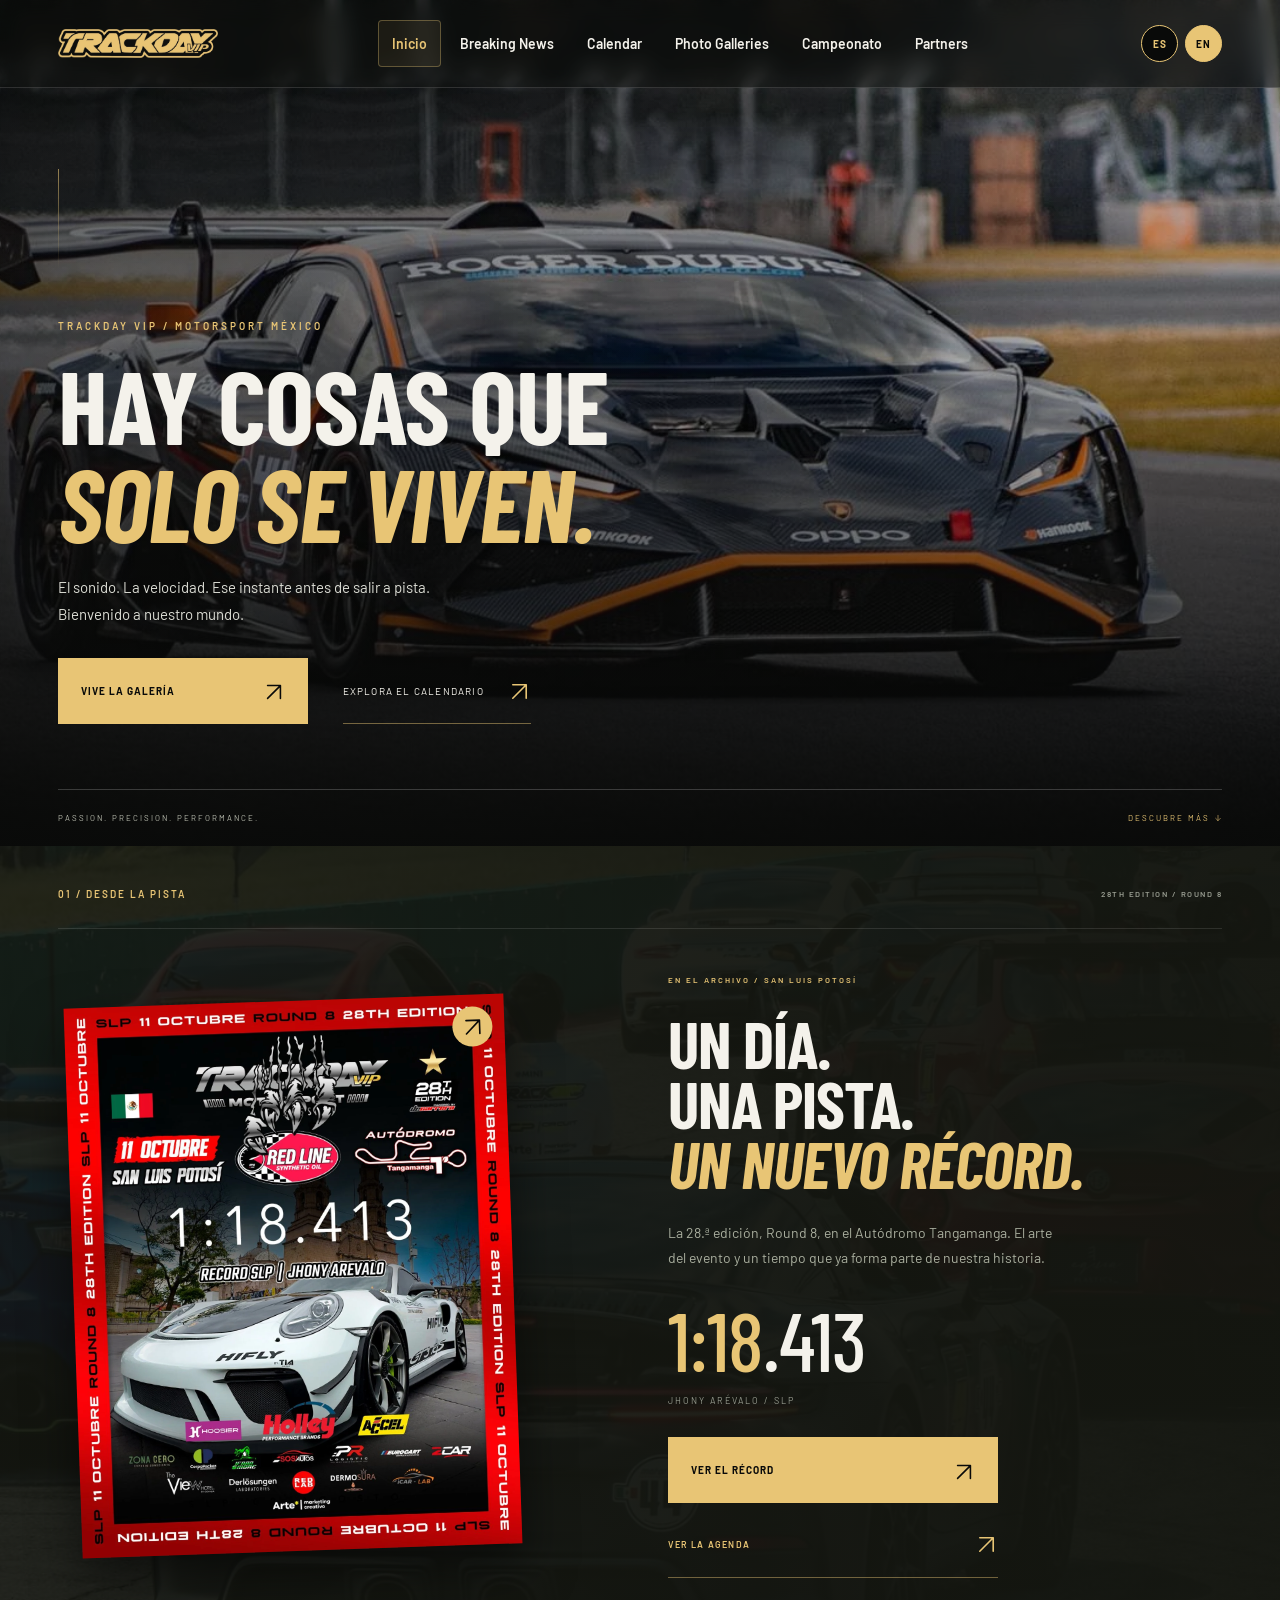
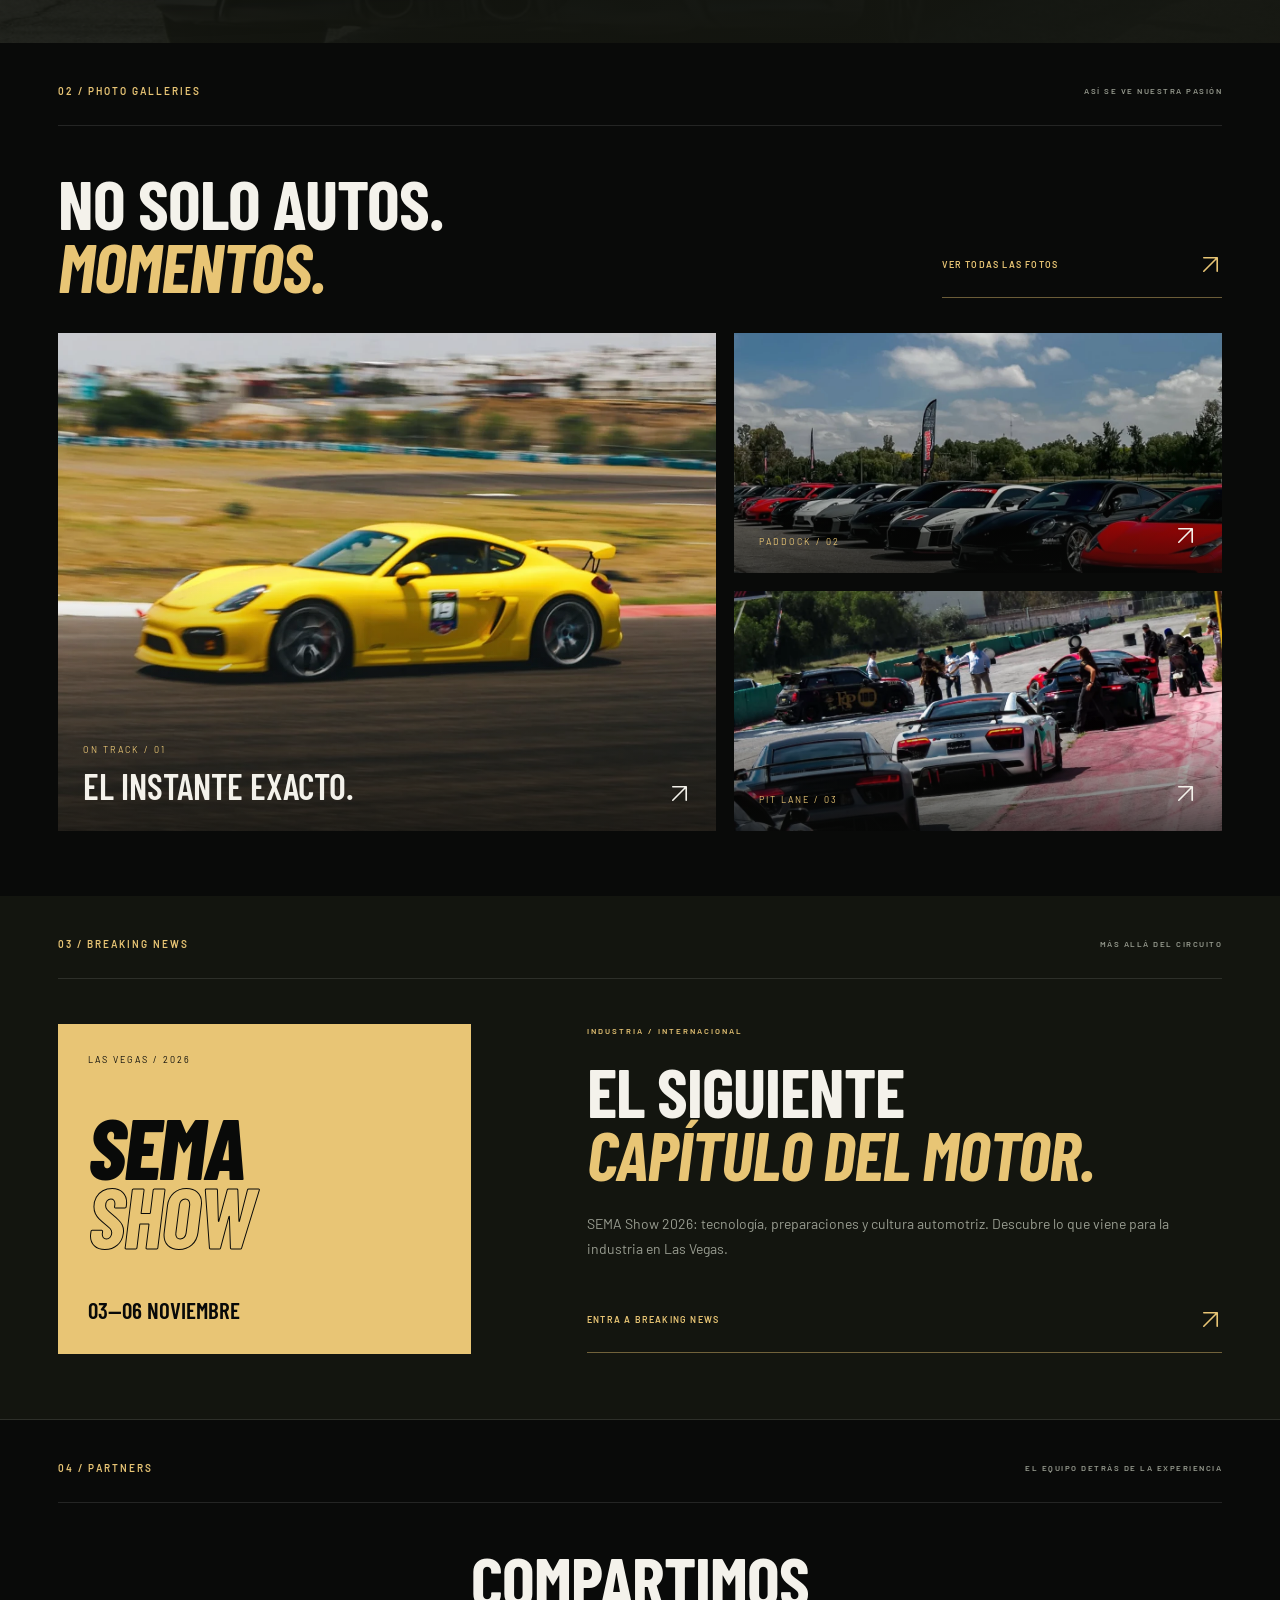
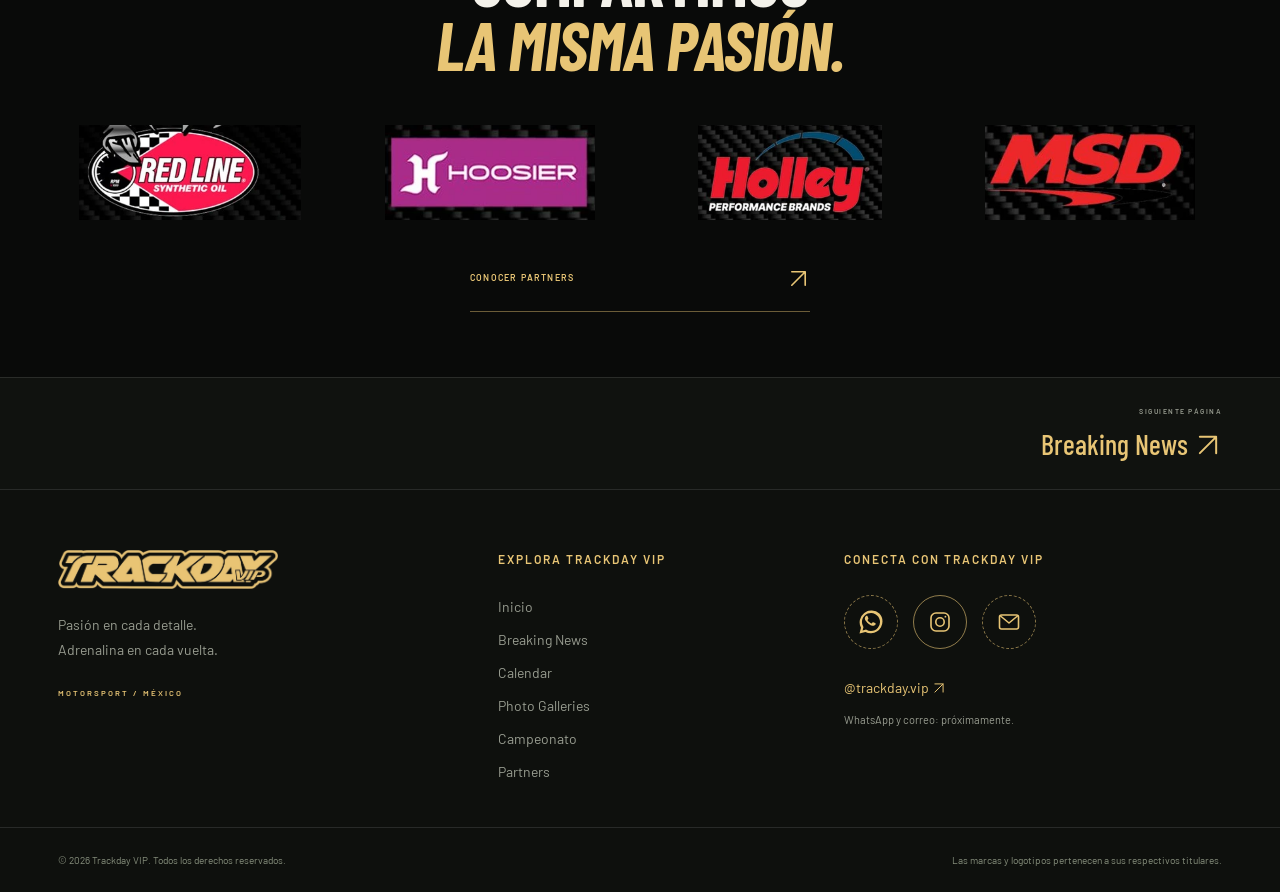
==== index.html @ d7b409cb "Add files via upload" ====
<!doctype html><html lang="es"><head><meta charset="utf-8"><meta name="viewport" content="width=device-width, initial-scale=1"><meta name="theme-color" content="#090a09"><title>Inicio | Trackday VIP</title><meta name="description" content="Inicio — Trackday VIP Motorsport México."><link rel="icon" href="assets/logo.png"><link rel="stylesheet" href="style.css"></head><body data-page="home"><a class="skip" href="#content">Saltar al contenido / Skip to content</a><header class="site-header">
<a href="index.html" class="edition" aria-label="Trackday VIP — Inicio / Home"><img src="assets/logo.png" alt="Trackday VIP" width="1841" height="330"></a>
<nav class="desktop-nav" aria-label="Principal"><a href="index.html" data-home aria-current="page" data-t="homeNav">Inicio</a><a href="news.html">Breaking News</a><a href="calendar.html">Calendar</a><a href="gallery.html">Photo Galleries</a><a href="campeonato.html" data-t="navChamp">Campeonato</a><a href="partners.html">Partners</a></nav>
<div class="header-controls"><div class="languages" role="group" aria-label="Idioma / Language"><button type="button" data-lang="es" aria-label="Español" aria-pressed="true">ES</button><button type="button" data-lang="en" aria-label="English" aria-pressed="false">EN</button></div><button type="button" class="menu-toggle" aria-label="Abrir menú / Open menu" aria-expanded="false" aria-controls="menu"><span></span><span></span></button></div>
</header><div id="menu" class="menu" hidden><nav aria-label="Menú móvil"><a href="index.html" data-home aria-current="page"><span>00</span><b data-t="homeNav">Inicio</b> <svg class="icon-arrow" viewBox="0 0 24 24" aria-hidden="true" focusable="false"><path d="M5 19 19 5M5 5h14v14"/></svg></a><a href="news.html"><span>01</span>Breaking News <svg class="icon-arrow" viewBox="0 0 24 24" aria-hidden="true" focusable="false"><path d="M5 19 19 5M5 5h14v14"/></svg></a><a href="calendar.html"><span>02</span>Calendar <svg class="icon-arrow" viewBox="0 0 24 24" aria-hidden="true" focusable="false"><path d="M5 19 19 5M5 5h14v14"/></svg></a><a href="gallery.html"><span>03</span>Photo Galleries <svg class="icon-arrow" viewBox="0 0 24 24" aria-hidden="true" focusable="false"><path d="M5 19 19 5M5 5h14v14"/></svg></a><a href="campeonato.html"><span>04</span><b data-t="navChamp">Campeonato</b> <svg class="icon-arrow" viewBox="0 0 24 24" aria-hidden="true" focusable="false"><path d="M5 19 19 5M5 5h14v14"/></svg></a><a href="partners.html"><span>05</span>Partners <svg class="icon-arrow" viewBox="0 0 24 24" aria-hidden="true" focusable="false"><path d="M5 19 19 5M5 5h14v14"/></svg></a></nav><p>TRACKDAY VIP / MOTORSPORT MÉXICO</p></div><main id="content" tabindex="-1"><section class="cinematic-hero">
<img class="cinematic-photo" src="assets/hero.webp" alt="Auto de carreras negro y naranja en pista" data-alt="heroAlt" width="1280" height="720" fetchpriority="high">
<div class="cinematic-shade"></div><span class="hero-hairline" aria-hidden="true"></span>
<div class="cinematic-caption"><span class="label" data-t="visualKicker">TRACKDAY VIP / MOTORSPORT MÉXICO</span><h1 data-t="visualTitle">HAY COSAS QUE<br><em>SOLO SE VIVEN.</em></h1><p data-t="visualIntro">El sonido. La velocidad. Ese instante antes de salir a pista.<br>Bienvenido a nuestro mundo.</p><div class="cinematic-actions"><a class="gold-button" href="gallery.html"><span data-t="visualGallery">VIVE LA GALERÍA</span><span><svg class="icon-arrow" viewBox="0 0 24 24" aria-hidden="true" focusable="false"><path d="M5 19 19 5M5 5h14v14"/></svg></span></a><a class="hero-text-link" href="calendar.html"><span data-t="visualCalendar">EXPLORA EL CALENDARIO</span><span><svg class="icon-arrow" viewBox="0 0 24 24" aria-hidden="true" focusable="false"><path d="M5 19 19 5M5 5h14v14"/></svg></span></a></div></div>
<div class="cinematic-bottom"><span>PASSION. PRECISION. PERFORMANCE.</span><a href="#home-events" data-t="visualScroll">DESCUBRE MÁS <svg class="icon-arrow" viewBox="0 0 24 24" aria-hidden="true" focusable="false"><path d="M12 4v16m-7-7 7 7 7-7"/></svg></a></div>
</section>
<section class="section event-story" id="home-events">
<div class="section-top"><span class="section-label" data-t="visualEventTag">01 / DESDE LA PISTA</span><span class="micro">28TH EDITION / ROUND 8</span></div>
<div class="event-story-layout"><a href="campeonato.html" class="event-artwork" aria-label="Ver récord SLP / View SLP record"><img src="assets/record.webp" alt="Cartel Trackday VIP: récord SLP de Jhony Arévalo, 1:18.413" data-alt="recordAlt" width="1280" height="1600" loading="lazy"><span class="poster-expand"><svg class="icon-arrow" viewBox="0 0 24 24" aria-hidden="true" focusable="false"><path d="M5 19 19 5M5 5h14v14"/></svg></span></a><div class="event-story-copy"><p class="label" data-t="visualArchive">EN EL ARCHIVO / SAN LUIS POTOSÍ</p><h2 data-t="visualEventTitle">UN DÍA.<br>UNA PISTA.<br><em>UN NUEVO RÉCORD.</em></h2><p data-t="visualEventBody">La 28.ª edición, Round 8, en el Autódromo Tangamanga. El arte del evento y un tiempo que ya forma parte de nuestra historia.</p><div class="event-lap">1:18<span>.413</span><small>JHONY ARÉVALO / SLP</small></div><div class="event-story-actions"><a class="gold-button" href="campeonato.html"><span data-t="visualRecordCta">VER EL RÉCORD</span><span><svg class="icon-arrow" viewBox="0 0 24 24" aria-hidden="true" focusable="false"><path d="M5 19 19 5M5 5h14v14"/></svg></span></a><a href="calendar.html" class="text-button"><span data-t="visualDatesCta">VER LA AGENDA</span><span><svg class="icon-arrow" viewBox="0 0 24 24" aria-hidden="true" focusable="false"><path d="M5 19 19 5M5 5h14v14"/></svg></span></a></div></div></div>
</section>
<section class="section photo-editorial">
<div class="section-top"><span class="section-label">02 / PHOTO GALLERIES</span><span class="micro" data-t="visualPhotoTag">ASÍ SE VE NUESTRA PASIÓN</span></div>
<div class="photo-editorial-heading"><h2 data-t="visualPhotosTitle">NO SOLO AUTOS.<br><em>MOMENTOS.</em></h2><a class="text-button" href="gallery.html"><span data-t="visualAllPhotos">VER TODAS LAS FOTOS</span><span><svg class="icon-arrow" viewBox="0 0 24 24" aria-hidden="true" focusable="false"><path d="M5 19 19 5M5 5h14v14"/></svg></span></a></div>
<div class="photo-mosaic"><a class="mosaic-main" href="gallery.html" aria-label="Photo Galleries"><img src="assets/porsche.webp" alt="Porsche amarillo rodando en pista" data-alt="porscheAlt" width="1080" height="1080" loading="lazy"><span><small>ON TRACK / 01</small><strong data-t="gallery2">EL INSTANTE EXACTO.</strong><b><svg class="icon-arrow" viewBox="0 0 24 24" aria-hidden="true" focusable="false"><path d="M5 19 19 5M5 5h14v14"/></svg></b></span></a><a href="gallery.html" aria-label="Photo Galleries"><img src="assets/grid.webp" alt="Autos reunidos en el paddock" data-alt="gridAlt" width="1080" height="1080" loading="lazy"><span><small>PADDOCK / 02</small><b><svg class="icon-arrow" viewBox="0 0 24 24" aria-hidden="true" focusable="false"><path d="M5 19 19 5M5 5h14v14"/></svg></b></span></a><a href="gallery.html" aria-label="Photo Galleries"><img src="assets/pitlane.webp" alt="Autos en la salida de pits" data-alt="pitlaneAlt" width="1080" height="1080" loading="lazy"><span><small>PIT LANE / 03</small><b><svg class="icon-arrow" viewBox="0 0 24 24" aria-hidden="true" focusable="false"><path d="M5 19 19 5M5 5h14v14"/></svg></b></span></a></div>
</section>
<section class="section editorial-news"><div class="section-top"><span class="section-label">03 / BREAKING NEWS</span><span class="micro" data-t="visualNewsTag">MÁS ALLÁ DEL CIRCUITO</span></div><div class="editorial-news-layout"><a class="news-date-tile" href="sema-2026.html" aria-label="SEMA Show 2026"><span>LAS VEGAS / 2026</span><strong>SEMA<br><em>SHOW</em></strong><small data-t="semaDate">03—06 NOVIEMBRE</small></a><div><p class="label" data-t="industry">INDUSTRIA / INTERNACIONAL</p><h2 data-t="visualNewsTitle">EL SIGUIENTE<br><em>CAPÍTULO DEL MOTOR.</em></h2><p data-t="visualNewsBody">SEMA Show 2026: tecnología, preparaciones y cultura automotriz. Descubre lo que viene para la industria en Las Vegas.</p><a href="news.html" class="text-button"><span data-t="visualNewsCta">ENTRA A BREAKING NEWS</span><span><svg class="icon-arrow" viewBox="0 0 24 24" aria-hidden="true" focusable="false"><path d="M5 19 19 5M5 5h14v14"/></svg></span></a></div></div></section>
<section class="section home-partners"><div class="section-top"><span class="section-label">04 / PARTNERS</span><span class="micro" data-t="partnersTag">EL EQUIPO DETRÁS DE LA EXPERIENCIA</span></div><h2 data-t="visualPartnersTitle">COMPARTIMOS<br><em>LA MISMA PASIÓN.</em></h2><div class="home-partner-strip"><img src="assets/redline.webp" alt="Red Line Synthetic Oil" loading="lazy"><img src="assets/hoosier.webp" alt="Hoosier" loading="lazy"><img src="assets/holley.webp" alt="Holley Performance Brands" loading="lazy"><img src="assets/msd.webp" alt="MSD" loading="lazy"></div><a href="partners.html" class="text-button"><span data-t="homePartnersCta">CONOCER PARTNERS</span><span><svg class="icon-arrow" viewBox="0 0 24 24" aria-hidden="true" focusable="false"><path d="M5 19 19 5M5 5h14v14"/></svg></span></a></section>
</main><nav class="page-navigation" aria-label="Entre páginas / Between pages"><span></span><a href="news.html"><span class="micro" data-t="nextPage">SIGUIENTE PÁGINA</span><strong>Breaking News <svg class="icon-arrow" viewBox="0 0 24 24" aria-hidden="true" focusable="false"><path d="M5 19 19 5M5 5h14v14"/></svg></strong></a></nav><footer class="full-footer">
<div class="footer-main"><div class="footer-brand"><a href="index.html" aria-label="Trackday VIP"><img src="assets/logo.png" alt="Trackday VIP" width="1841" height="330"></a><p data-t="footerBrand">Pasión en cada detalle.<br>Adrenalina en cada vuelta.</p><span class="micro">MOTORSPORT / MÉXICO</span></div>
<nav class="footer-navigation" aria-label="Explorar / Explore"><h2 data-t="footerExplore">EXPLORA TRACKDAY VIP</h2><a href="index.html" data-t="homeNav">Inicio</a><a href="news.html">Breaking News</a><a href="calendar.html">Calendar</a><a href="gallery.html">Photo Galleries</a><a href="campeonato.html" data-t="navChamp">Campeonato</a><a href="partners.html">Partners</a></nav>
<div class="footer-contact"><h2 data-t="footerContact">CONECTA CON TRACKDAY VIP</h2><div class="social-icons" aria-label="Redes sociales y contacto / Social media and contact">
<a class="social-icon" data-contact="whatsapp" role="link" tabindex="0" aria-label="WhatsApp — próximamente" aria-disabled="true"><svg viewBox="0 0 24 24" aria-hidden="true"><path d="M20.4 3.6A11.8 11.8 0 0 0 2 17.8L.5 23.5l5.9-1.6A11.8 11.8 0 0 0 23.5 11.4c0-3-1.1-5.7-3.1-7.8ZM12 21a9 9 0 0 1-4.6-1.3l-.3-.2-3.5.9.9-3.4-.2-.3A9 9 0 1 1 12 21Z"/><path d="M8.2 6.5c-.2-.5-.5-.5-.8-.5H7c-.3 0-.7.1-1 .5s-1.2 1.2-1.2 2.8 1.2 3.1 1.4 3.3c.1.2 2.4 3.7 5.8 5.1.8.4 1.4.5 1.9.7.8.2 1.5.2 2.1.1.6-.1 1.8-.8 2.1-1.5s.3-1.4.2-1.5c-.1-.2-.3-.3-.7-.5l-2.2-1c-.3-.1-.5-.2-.8.2l-1 1.2c-.2.2-.4.3-.7.1-.4-.2-1.5-.5-2.8-1.7-1-.9-1.7-2-1.9-2.3-.2-.3 0-.5.2-.7l.5-.6.3-.5c.1-.2 0-.4 0-.6Z" transform="translate(2 1) scale(.8)"/></svg><span>WhatsApp</span></a>
<a class="social-icon" data-contact="instagram" href="https://www.instagram.com/trackday.vip/" target="_blank" rel="noopener noreferrer" aria-label="Instagram @trackday.vip"><svg viewBox="0 0 24 24" aria-hidden="true" class="stroke-icon"><rect x="3" y="3" width="18" height="18" rx="5"/><circle cx="12" cy="12" r="4.2"/><circle cx="17.4" cy="6.7" r=".9" fill="currentColor" stroke="none"/></svg><span>Instagram</span></a>
<a class="social-icon" data-contact="email" role="link" tabindex="0" aria-label="Correo electrónico — próximamente" aria-disabled="true"><svg viewBox="0 0 24 24" aria-hidden="true" class="stroke-icon"><rect x="2.5" y="5" width="19" height="14" rx="2"/><path d="m3.5 6 8.5 7 8.5-7"/></svg><span data-t="emailShort">Email</span></a>
</div><p class="social-handle"><a href="https://www.instagram.com/trackday.vip/" target="_blank" rel="noopener noreferrer">@trackday.vip <svg class="icon-arrow" viewBox="0 0 24 24" aria-hidden="true" focusable="false"><path d="M5 19 19 5M5 5h14v14"/></svg></a></p><p class="contact-pending-note" data-t="socialPending">WhatsApp y correo: próximamente.</p><p id="contact-status" role="status" aria-live="polite"></p></div></div>
<div class="footer-legal"><span>© <span id="year">2026</span> Trackday VIP. <span data-t="rights">Todos los derechos reservados.</span></span><span data-t="trademarkNotice">Las marcas y logotipos pertenecen a sus respectivos titulares.</span></div>
</footer>
<nav class="mobile-dock" aria-label="Accesos rápidos / Quick navigation"><a href="news.html" aria-label="Breaking News"><svg viewBox="0 0 24 24"><path d="M4 4h16v16H4zM8 8h8M8 12h8M8 16h4"/></svg><span>News</span></a><a href="calendar.html" aria-label="Calendar"><svg viewBox="0 0 24 24"><path d="M4 6h16v14H4zM8 3v6M16 3v6M4 11h16"/></svg><span>Calendar</span></a><a href="gallery.html" aria-label="Photo Galleries"><svg viewBox="0 0 24 24"><path d="M3 5h18v15H3zM3 17l6-6 4 4 3-3 5 5"/><circle cx="16" cy="9" r="1"/></svg><span>Photos</span></a><a href="campeonato.html" aria-label="Campeonato / Championship"><svg viewBox="0 0 24 24"><path d="M5 21V3l15 2-4 5 4 5-15-2"/></svg><span data-t="dockChamp">Campeonato</span></a><a href="partners.html" aria-label="Partners"><svg viewBox="0 0 24 24"><path d="M8 14l6-6M9 7l2-2a5 5 0 017 7l-2 2M15 17l-2 2a5 5 0 01-7-7l2-2"/></svg><span>Partners</span></a></nav><dialog id="detail-dialog"><div class="dialog-toolbar"><span class="micro">TRACKDAY VIP / MOTORSPORT</span><button type="button" class="dialog-close arrow-button" aria-label="Cerrar / Close">×</button></div><div id="detail-content"></div></dialog><dialog id="photo-dialog"><div class="dialog-toolbar"><span class="micro" id="viewer-caption">PHOTO GALLERIES</span><button type="button" class="dialog-close arrow-button" aria-label="Cerrar / Close">×</button></div><img id="viewer-image" alt=""><div class="viewer-controls"><button type="button" id="viewer-prev" class="arrow-button" aria-label="Foto anterior / Previous photo"><svg class="icon-arrow" viewBox="0 0 24 24" aria-hidden="true" focusable="false"><path d="M20 12H4m7-7-7 7 7 7"/></svg></button><span class="micro" id="viewer-count"></span><button type="button" id="viewer-next" class="arrow-button" aria-label="Foto siguiente / Next photo"><svg class="icon-arrow" viewBox="0 0 24 24" aria-hidden="true" focusable="false"><path d="M4 12h16M13 5l7 7-7 7"/></svg></button></div></dialog><script src="site-config.js"></script><script src="content.js"></script><script src="script.js"></script></body></html>
---- style.css ----
@import url('https://fonts.googleapis.com/css2?family=Barlow+Condensed:ital,wght@0,500;0,600;0,700;0,800;1,600;1,700;1,800&family=Barlow:wght@400;500;600;700&display=swap');
:root{--gold:#e8c575;--ink:#090a09;--panel:#131512;--white:#f4f2eb;--muted:#989c90;--line:#ffffff1c;--display:'Barlow Condensed','Arial Narrow',Impact,sans-serif;--body:Barlow,Arial,sans-serif}*{box-sizing:border-box}html{scroll-behavior:smooth;scroll-padding-top:95px}body{margin:0;background:var(--ink);color:var(--white);font-family:var(--body);-webkit-font-smoothing:antialiased}a{color:inherit;text-decoration:none}button{font:inherit;color:inherit;cursor:pointer;border:0;background:none}button,a{-webkit-tap-highlight-color:transparent}button:focus-visible,a:focus-visible,[tabindex]:focus-visible{outline:2px solid var(--gold);outline-offset:5px}img{max-width:100%;display:block}button:disabled{opacity:.4;cursor:default}::selection{background:var(--gold);color:var(--ink)}.skip{position:fixed;top:-80px;left:12px;padding:12px;background:var(--gold);color:var(--ink);z-index:100}.skip:focus{top:8px}.site-header{height:88px;position:absolute;top:0;left:0;right:0;z-index:30;padding:0 4.5%;display:flex;align-items:center;justify-content:space-between;border-bottom:1px solid #ffffff26;background:linear-gradient(#090a09ad,transparent)}.edition{display:flex;gap:12px;align-items:center;font-size:9px;letter-spacing:2px;line-height:1.6}.edition b{font-weight:500;color:var(--gold)}.checker{display:inline-block;width:28px;height:24px;background:conic-gradient(var(--gold) 25%,transparent 0 50%,var(--gold) 0 75%,transparent 0) 0 0/12px 12px;transform:skew(-10deg)}.desktop-nav{display:flex;gap:28px;align-items:center;font-size:11px;font-weight:600}.desktop-nav a{padding:15px 0;position:relative}.desktop-nav a:after{content:'';position:absolute;bottom:5px;left:0;width:0;height:1px;background:var(--gold);transition:width .25s}.desktop-nav a:hover:after{width:100%}.header-controls{display:flex;align-items:center;gap:20px}.languages{display:flex;gap:7px}.languages button{height:37px;width:37px;display:grid;place-items:center;border:1px solid var(--gold);border-radius:50%;background:var(--gold);color:var(--ink);font-size:10px;letter-spacing:1px;font-weight:700;transition:background .2s,color .2s}.languages button[aria-pressed=true]{color:var(--gold);background:var(--ink)}.menu-toggle{display:none;width:42px;height:42px;padding:10px}.menu-toggle span{display:block;width:22px;height:1px;background:var(--gold);margin:6px 0;transition:transform .25s}.menu-toggle[aria-expanded=true] span:first-child{transform:translateY(3.5px) rotate(45deg)}.menu-toggle[aria-expanded=true] span:last-child{transform:translateY(-3.5px) rotate(-45deg)}.menu{position:fixed;inset:0;z-index:25;background:#10110ff5;backdrop-filter:blur(20px);padding:120px 7% 110px}.menu[hidden]{display:none}.menu nav{display:flex;flex-direction:column}.menu a{font-family:var(--display);font-weight:600;font-size:clamp(30px,7vw,52px);padding:15px 0;border-bottom:1px solid var(--line)}.menu a span{font:10px var(--body);color:var(--gold);margin-right:20px}.menu a b{font-weight:600}.menu p{font-size:9px;letter-spacing:2px;color:var(--muted);margin-top:35px}body.menu-open{overflow:hidden}.hero{position:relative;min-height:min(940px,100svh);height:860px;max-height:1100px;display:flex;flex-direction:column;justify-content:space-between;overflow:hidden;padding:140px 4.5% 0}.hero-photo,.hero-shade,.hero-grid{position:absolute;inset:0;width:100%;height:100%;object-fit:cover;z-index:-3}.hero-photo{object-position:center 58%;animation:hero-pan 18s ease-in-out infinite alternate}.hero-shade{z-index:-2;background:linear-gradient(180deg,#090a0999 0%,#090a0908 37%,#090a0955 55%,#090a09f5 100%),linear-gradient(90deg,#090a0933,transparent)}.hero-grid{z-index:-1;background:linear-gradient(90deg,transparent calc(50% - .5px),#ffffff09 50%,transparent calc(50% + .5px));pointer-events:none}.hero{isolation:isolate}.hero-brand{text-align:center}.hero-brand .micro{color:#ded7bf;margin:0 0 22px;font-size:9px;letter-spacing:4px}.hero-brand img{width:min(850px,80%);margin:auto;filter:drop-shadow(0 5px 15px #0006)}.hero-content{display:flex;justify-content:space-between;align-items:flex-end;margin-top:auto;padding:65px 0 48px}.label,.micro,.section-label{font-size:10px;font-weight:600;letter-spacing:2px;line-height:1.7;margin:0}.label{color:var(--gold);display:flex;gap:10px;align-items:center}.live-dot{display:inline-block;width:6px;height:6px;flex-shrink:0;border-radius:50%;background:var(--gold);box-shadow:0 0 12px #e8c57577;animation:pulse 2.8s infinite}.gold-dot{width:5px;height:5px;border-radius:50%;background:var(--gold)}h1,h2,h3,p{margin-top:0}h1,h2{font-family:var(--display);font-weight:700;line-height:.92;letter-spacing:-1px;margin-bottom:0}h1{font-size:clamp(70px,8.6vw,128px);margin-top:15px}em{color:var(--gold);font-style:italic;font-weight:700}.hero-aside{width:300px;padding-bottom:6px}.hero-aside p{font-size:14px;line-height:1.7;color:#d0d0c6;margin-bottom:25px}.gold-button{padding:20px 23px;display:flex;justify-content:space-between;gap:25px;align-items:center;background:var(--gold);color:var(--ink);font-size:10px;font-weight:700;letter-spacing:1px;transition:background .2s,transform .2s}.gold-button:hover{background:#f3d991;transform:translateY(-3px)}.gold-button span:last-child{font-size:22px}.hero-bottom{height:57px;border-top:1px solid #ffffff30;display:flex;align-items:center;justify-content:space-between;font-size:8px;font-weight:500;letter-spacing:2px;color:#c1c1b2}.hero-number{color:var(--gold)}.news-ticker{display:flex;align-items:center;gap:30px;min-height:59px;background:var(--gold);color:var(--ink);padding:0 4.5%;font-size:11px;letter-spacing:1.4px;font-weight:700;overflow:hidden}.ticker-tag{display:flex;gap:10px;align-items:center;white-space:nowrap;padding-right:30px;border-right:1px solid #090a0940}.ticker-tag .live-dot{background:var(--ink);box-shadow:none}.ticker-text{flex:1;white-space:nowrap}.ticker-arrow{font-size:25px}.section{padding:80px 4.5% 90px;scroll-margin-top:0}.section-top{display:flex;justify-content:space-between;align-items:center;gap:20px;padding-bottom:25px;margin-bottom:45px;border-bottom:1px solid var(--line)}.section-label{color:var(--gold);font-size:10px}.section-top>.micro{color:var(--muted);font-size:8px;letter-spacing:1.5px}h2{font-size:clamp(48px,5.4vw,80px)}.news-layout{display:grid;grid-template-columns:1.02fr 1fr;gap:8%;align-items:center}.sema-art{overflow:hidden;background:var(--gold);color:var(--ink);min-height:500px;position:relative;text-align:left;padding:34px;width:100%;transition:transform .3s;isolation:isolate}.sema-art:hover{transform:translateY(-5px)}.sema-art:after{content:'';position:absolute;width:110px;height:120%;background:#090a090a;transform:rotate(32deg);top:-10%;left:40%;z-index:-1}.sema-word{display:block;font-family:var(--display);font-size:clamp(80px,10.5vw,158px);font-weight:800;font-style:italic;line-height:.78;margin-top:38px;letter-spacing:-4px}.sema-word>span{display:block;-webkit-text-stroke:1px var(--ink);color:transparent}.sema-year{position:absolute;right:28px;bottom:77px;font:800 90px/.74 var(--display);letter-spacing:-3px;text-align:right}.sema-year span{display:block}.sema-date{display:block;margin-top:37px;max-width:140px;font:600 27px/1 var(--display)}.art-bottom{position:absolute;bottom:0;left:34px;right:34px;height:53px;border-top:1px solid #090a0960;display:flex;align-items:center;justify-content:space-between;font-size:8px;letter-spacing:1px}.art-bottom b{font-size:25px}.article-category{display:flex;align-items:center;gap:10px;color:var(--gold);font-size:9px;letter-spacing:1.5px;margin-bottom:22px}.news-copy h2{font-size:clamp(38px,4.5vw,67px)}.news-copy>p,.section-intro{font-size:14px;line-height:1.8;color:var(--muted);margin:25px 0}.news-facts{display:flex;gap:30px;margin:30px 0 15px}.news-facts>span{border-left:1px solid var(--gold);padding-left:17px;display:flex;flex-direction:column;gap:8px}.news-facts b{font:600 26px/1 var(--display)}.news-facts small{font-size:8px;letter-spacing:1px;color:var(--muted)}.text-button{display:flex;align-items:center;justify-content:space-between;gap:30px;width:100%;border-bottom:1px solid #e8c57570;font-size:9px;font-weight:600;letter-spacing:1.2px;padding:21px 0;color:var(--gold);text-align:left}.text-button>span:last-child{font-size:23px;line-height:1}.text-button:hover{color:var(--white)}.calendar-section{background:var(--panel);border-block:1px solid var(--line)}.calendar-layout{display:grid;grid-template-columns:1fr 1.35fr;gap:10%}.calendar-layout .section-intro{max-width:300px}.calendar-note{display:flex;align-items:center;gap:10px;color:var(--gold);font-size:11px;margin-top:33px;line-height:1.6}.event{display:flex;gap:28px;border-top:1px solid var(--line);padding:27px 0}.event:first-child{border-top:0;padding-top:0}.date-block{min-width:80px;display:flex;flex-direction:column;text-align:center;color:var(--gold);border-right:1px solid var(--line);padding-right:25px}.date-block>span{font-size:10px;letter-spacing:2px}.date-block strong{font:600 72px/1.1 var(--display)}.date-block small{font-size:8px;white-space:nowrap}.event-content{flex:1}.pill{display:inline-block;color:var(--muted);font-size:8px;letter-spacing:1px;margin-bottom:12px}.event h3{font:600 31px/1.1 var(--display);margin-bottom:11px}.event p{font-size:11px;line-height:1.6;color:var(--muted);margin-bottom:10px}.compact{padding:8px 0 0;border-bottom:0;font-size:8px}.archive-event{padding-top:27px}.archive-event .date-block{color:#b2b5a7}.text-link{font-size:8px;color:var(--gold);letter-spacing:1px;display:block;margin-top:20px}.gallery-heading{display:flex;justify-content:space-between;align-items:flex-end;margin-bottom:35px;gap:30px}.gallery-tools{text-align:right}.filters{display:flex;justify-content:flex-end;gap:8px;margin-bottom:18px}.filters button{border:1px solid var(--line);padding:10px 17px;font-size:8px;letter-spacing:1px;border-radius:20px}.filters button[aria-pressed=true]{background:var(--gold);color:var(--ink);border-color:var(--gold)}.gallery-tools p{color:var(--muted);font-size:8px;letter-spacing:1px}.gallery-track{display:flex;gap:18px;overflow-x:auto;scroll-snap-type:x mandatory;scrollbar-width:none;margin-right:-4.95%;padding-right:4.5%;overscroll-behavior-inline:contain}.gallery-track::-webkit-scrollbar{display:none}.photo-card{position:relative;flex:0 0 36%;padding:0;aspect-ratio:4/5;overflow:hidden;scroll-snap-align:start;text-align:left}.photo-card[hidden]{display:none}.photo-card img{height:100%;width:100%;object-fit:cover;transition:transform .6s}.photo-card:hover img{transform:scale(1.045)}.photo-card:after{content:'';position:absolute;inset:0;background:linear-gradient(transparent 55%,#090a09d9)}.photo-overlay{position:absolute;bottom:25px;left:25px;right:25px;z-index:1;display:flex;align-items:flex-end;justify-content:space-between}.photo-overlay small{display:block;color:var(--gold);font-size:8px;letter-spacing:2px;margin-bottom:10px}.photo-overlay strong{font:600 clamp(23px,2.4vw,34px)/1 var(--display)}.photo-overlay b{border:1px solid #ffffff70;border-radius:50%;width:35px;height:35px;display:grid;place-items:center;font-weight:400}.gallery-bottom{display:flex;justify-content:space-between;align-items:center;padding-top:23px}.gallery-bottom>.micro{font-size:8px;color:var(--muted)}.gallery-bottom>div{display:flex;gap:8px}.arrow-button{display:inline-grid;place-items:center;width:43px;height:43px;border-radius:50%;border:1px solid #e8c57570;color:var(--gold);font-size:22px;transition:background .2s,color .2s}.arrow-button:hover{background:var(--gold);color:var(--ink)}.championship-section{background:#161813;position:relative;overflow:hidden}.champ-layout{display:grid;grid-template-columns:1.2fr 1fr;gap:12%;align-items:center}.champ-copy .label{font-size:8px;margin-bottom:22px}.lap-time{font:500 clamp(80px,9.4vw,140px)/1 var(--display);letter-spacing:-3px;margin:35px 0 25px;color:var(--gold);font-variant-numeric:tabular-nums;white-space:nowrap}.lap-time span{color:var(--white)}.driver{display:flex;gap:20px;align-items:center;border-top:1px solid var(--line);padding-top:22px}.driver-number{font:600 30px var(--display);color:var(--gold);padding-right:20px;border-right:1px solid var(--line)}.driver h3{font:600 26px/1 var(--display);margin-bottom:8px}.driver p{font-size:10px;color:var(--muted);margin:0;line-height:1.6}.standings-note{font-size:10px;line-height:1.8;color:var(--muted);margin:20px 0 0;max-width:360px}.champ-visual{padding:0;position:relative;width:100%;max-width:390px;justify-self:end;transform:rotate(2deg);transition:transform .3s;box-shadow:0 18px 50px #0005}.champ-visual:hover{transform:rotate(0)}.champ-visual img{width:100%;height:auto}.poster-expand{position:absolute;right:12px;top:12px;display:grid;place-items:center;background:var(--gold);color:var(--ink);width:40px;height:40px;border-radius:50%;font-size:23px}.partners-heading{display:flex;align-items:flex-end;justify-content:space-between;gap:30px;margin-bottom:45px}.partners-heading p{max-width:300px;margin:0}.partner-grid{display:grid;grid-template-columns:repeat(4,1fr);gap:1px;background:var(--line);border:1px solid var(--line)}.partner-grid img{background:#070807;width:100%;height:128px;object-fit:contain;padding:22px}.partners-section>.text-button{max-width:350px;margin:25px auto 0}.closing{text-align:center;padding:80px 5% 65px;background:radial-gradient(ellipse at center,#a7842820,transparent 70%);border-top:1px solid var(--line)}.closing .checker{width:24px;height:20px;background-size:10px 10px;margin-bottom:25px}.closing p{font:700 clamp(55px,7vw,105px)/.92 var(--display);letter-spacing:-1px;margin-bottom:30px}.closing a{margin:auto}footer{padding:25px 4.5%;border-top:1px solid var(--line);display:flex;justify-content:space-between;gap:20px;font-size:8px;letter-spacing:1.2px;color:var(--muted)}.mobile-dock{display:none}dialog{position:fixed;border:1px solid #e8c57545;background:#11130f;color:var(--white);padding:0;width:min(860px,94vw);max-height:90svh;overscroll-behavior:contain}dialog::backdrop{background:#000d;backdrop-filter:blur(12px)}.dialog-toolbar{position:sticky;top:0;z-index:2;display:flex;justify-content:space-between;align-items:center;padding:15px 24px;background:#11130ff2;border-bottom:1px solid var(--line)}.dialog-toolbar>.micro{font-size:8px;color:var(--gold)}.dialog-close{width:35px;height:35px}.article-body{padding:30px 36px 40px}.article-body h2{font-size:clamp(44px,7vw,72px);margin:16px 0 25px}.article-body p{color:#b6baad;font-size:14px;line-height:1.8}.article-body h3{font:600 27px/1.2 var(--display);margin:26px 0 10px;color:var(--gold)}.article-body .source-links{font-size:10px;border-top:1px solid var(--line);padding-top:20px}.source-links a{color:var(--gold);text-decoration:underline}.article-image{width:min(100%,600px);margin:0 auto}.poster-note{padding:15px 25px;color:var(--muted);font-size:11px;line-height:1.6}#viewer-image{width:100%;max-height:65svh;object-fit:contain;background:#050605}.viewer-controls{display:flex;justify-content:center;align-items:center;gap:25px;padding:17px}.viewer-controls .micro{color:var(--gold)}.no-scroll{overflow:hidden}@keyframes hero-pan{from{transform:scale(1.01)}to{transform:scale(1.07)}}@keyframes pulse{50%{opacity:.35}}.reveal-in{animation:rise .7s both}@keyframes rise{from{transform:translateY(22px);opacity:.3}to{transform:translateY(0);opacity:1}}@media(min-width:1600px){.section{padding-inline:max(4.5%,calc((100vw - 1440px)/2))}.hero{padding-inline:6%}.hero-brand img{width:1000px}}@media(max-width:1000px){.desktop-nav{gap:15px;font-size:10px}.edition{font-size:8px}.hero-aside{width:260px}.sema-art{min-height:440px}.sema-year{font-size:70px}.sema-word{font-size:105px}.news-layout{gap:6%}.news-copy h2{font-size:47px}.hero{height:800px}.champ-layout{gap:7%}.partner-grid{grid-template-columns:repeat(3,1fr)}}@media(max-width:760px){html{scroll-padding-top:22px}.site-header{height:78px;padding-inline:6%}.edition{font-size:8px;letter-spacing:1.6px}.checker{width:24px;height:20px;background-size:10px 10px}.desktop-nav{display:none}.header-controls{gap:13px}.languages button{width:33px;height:33px;font-size:9px}.menu-toggle{display:block}.hero{min-height:760px;min-height:min(860px,calc(100svh - 58px));height:820px;max-height:1000px;padding:118px 6% 0}.hero-brand img{width:100%}.hero-brand .micro{font-size:6.5px;letter-spacing:1.7px;margin-bottom:20px}.hero-photo{object-position:49% 45%;object-fit:cover}.hero-shade{background:linear-gradient(180deg,#090a0999,#090a0920 32%,#090a0940 49%,#090a09f7 82%)}.hero-content{display:block;padding:25px 0 22px}.hero-copy .label{font-size:7px;letter-spacing:1.4px}.hero h1{font-size:clamp(65px,17vw,100px);letter-spacing:-.5px;margin-top:12px}.hero-aside{width:100%;display:flex;align-items:center;gap:20px;margin-top:22px;padding:0}.hero-aside p{font-size:10px;line-height:1.7;margin:0;flex:1}.gold-button{width:145px;min-height:52px;font-size:7px;padding:12px 14px;letter-spacing:.7px;gap:7px}.gold-button span:last-child{font-size:21px}.hero-bottom{height:45px;font-size:6px;letter-spacing:1px;gap:8px}.hero-number{display:none}.news-ticker{min-height:51px;padding-inline:6%;gap:12px;font-size:7px;letter-spacing:.8px}.ticker-tag{padding-right:12px;gap:6px;font-size:7px}.ticker-text{white-space:normal;line-height:1.5}.ticker-arrow{font-size:20px}.section{padding:52px 6% 58px}.section-top{margin-bottom:29px;padding-bottom:17px}.section-label{font-size:9px;letter-spacing:1.4px}.section-top>.micro{font-size:6px;max-width:130px;text-align:right;letter-spacing:1px}.news-layout{display:flex;flex-direction:column;gap:30px}.sema-art{min-height:320px;padding:24px}.sema-art>.micro{font-size:8px}.sema-word{font-size:94px;margin-top:22px;letter-spacing:-2px}.sema-year{font-size:66px;right:24px;bottom:70px}.sema-date{font-size:23px;margin-top:22px}.art-bottom{left:24px;right:24px;font-size:6px;height:44px}.news-copy{width:100%}.article-category{font-size:8px;margin-bottom:18px}h2,.news-copy h2{font-size:clamp(43px,12vw,63px);line-height:.96}.news-copy>p,.section-intro{font-size:13px;line-height:1.8;margin:21px 0}.news-facts{margin:25px 0 10px;gap:25px}.news-facts b{font-size:25px}.news-facts small{font-size:7px}.text-button{font-size:8px;letter-spacing:1px;padding:18px 0}.calendar-layout{display:block}.calendar-layout .section-intro{max-width:280px}.calendar-note{font-size:10px;margin:24px 0 35px}.event{gap:20px;padding:23px 0}.date-block{min-width:70px;padding-right:20px}.date-block strong{font-size:64px}.date-block>span{font-size:8px}.event h3{font-size:29px}.event p{font-size:10px}.compact{font-size:7px;padding:8px 0}.gallery-heading{display:block;margin-bottom:25px}.gallery-tools{text-align:left;margin-top:24px}.filters{justify-content:flex-start;margin-bottom:15px}.filters button{font-size:7px;padding:10px 18px}.gallery-tools p{font-size:7px;letter-spacing:.8px}.gallery-track{margin-right:-6.82%;gap:12px;padding-right:6%}.photo-card{flex-basis:85%;aspect-ratio:4/5}.photo-overlay{left:20px;right:20px;bottom:22px}.photo-overlay strong{font-size:28px}.photo-overlay small{font-size:7px}.gallery-bottom{padding-top:16px}.gallery-bottom .arrow-button{height:36px;width:36px;font-size:19px}.champ-layout{display:flex;flex-direction:column;gap:35px}.champ-copy{width:100%}.champ-copy .label{font-size:7px;margin-bottom:18px}.lap-time{font-size:clamp(80px,23vw,120px);margin:28px 0 24px;letter-spacing:-2px}.driver h3{font-size:25px}.driver p{font-size:9px}.standings-note{font-size:10px}.champ-visual{width:80%;max-width:340px;margin:auto;transform:rotate(2deg)}.partners-heading{display:block;margin-bottom:28px}.partners-heading p{margin:22px 0 0;max-width:300px}.partner-grid{grid-template-columns:repeat(2,1fr)}.partner-grid img{height:95px;padding:17px}.closing{padding:55px 6%}.closing p{font-size:61px}footer{padding:23px 6% calc(100px + env(safe-area-inset-bottom));font-size:7px;flex-wrap:wrap;line-height:1.8;gap:12px}footer>span:last-child{display:none}.mobile-dock{display:flex;position:fixed;bottom:0;left:0;right:0;padding:9px 3% calc(9px + env(safe-area-inset-bottom));background:#10120fee;backdrop-filter:blur(20px);border-top:1px solid #e8c57545;z-index:20;justify-content:space-between}.mobile-dock a{width:20%;display:flex;align-items:center;flex-direction:column;gap:4px;color:#92988a;font-size:7px;letter-spacing:.2px;padding:2px}.mobile-dock svg{width:20px;height:20px;fill:none;stroke:currentColor;stroke-width:1.3;stroke-linejoin:round;stroke-linecap:round}.mobile-dock a.active{color:var(--gold)}dialog{width:94vw;max-height:88svh}.dialog-toolbar{padding:12px 17px}.article-body{padding:25px 22px 30px}.article-body p{font-size:13px}.article-body h3{font-size:25px}.poster-note{font-size:10px}#viewer-image{max-height:66svh}}@media(max-width:360px){.hero{padding-top:108px}.hero-aside{gap:12px}.hero-aside p{font-size:9px}.gold-button{width:133px}.hero h1{font-size:65px}.hero-brand .micro{font-size:6px}.date-block{min-width:62px;padding-right:14px}.event{gap:14px}.hero-bottom{font-size:5px}.lap-time{font-size:80px}}@media(prefers-reduced-motion:reduce){html{scroll-behavior:auto}*,*:before,*:after{animation:none!important;transition:none!important}.reveal-in{opacity:1;transform:none}}
@media(max-width:760px){.hero{height:calc(100svh - 60px);min-height:660px;max-height:900px}}

.hero-brand img{height:auto}@media(max-width:760px){.hero h1{font-size:clamp(42px,15vw,100px)}}@media(max-width:360px){.hero h1{font-size:14.4vw}}

/* Full website: independent documents, shared navigation and page layouts. */
.site-header{position:sticky;top:0;background:#090a09f5;backdrop-filter:blur(18px)}
.desktop-nav a[aria-current=page]{color:var(--gold)}.desktop-nav a[aria-current=page]:after{width:100%}
.menu a[aria-current=page]{color:var(--gold)}
.mobile-dock a[aria-current=page]{color:var(--gold)}
.brand-masthead{padding:35px 4.5% 30px;display:flex;flex-direction:column;align-items:center;gap:18px;border-bottom:1px solid var(--line);background:radial-gradient(ellipse at center,#e8c5750c,transparent 65%)}
.brand-masthead>a{width:min(430px,72%);display:block}
.brand-masthead img{width:100%;height:auto}
.brand-masthead>.micro{font-size:7px;letter-spacing:2.5px;color:var(--muted);text-align:center}
main{min-height:50vh}
main>.section{padding-top:40px;padding-bottom:65px;border-top:0}
.section h1{font-size:clamp(48px,5.4vw,80px);line-height:.92;margin:0;font-family:var(--display)}
.news-copy h1{font-size:clamp(38px,4.5vw,67px)}
a.sema-art{display:block}
.page-navigation{display:flex;justify-content:space-between;gap:30px;padding:28px 4.5%;border-top:1px solid var(--line);background:#10120f}
.page-navigation a{display:flex;flex-direction:column;gap:9px;color:var(--gold)}
.page-navigation a:last-child{text-align:right;align-items:flex-end}
.page-navigation .micro{font-size:7px;color:var(--muted);letter-spacing:1.5px}
.page-navigation strong{font-family:var(--display);font-size:28px;font-weight:500}
.gallery-track{display:grid;grid-template-columns:repeat(2,minmax(0,1fr));gap:22px;margin:0;padding:0;overflow:visible;scroll-snap-type:none}
.photo-card{width:100%;aspect-ratio:4/3}
.photo-card:first-child{grid-column:1/-1;aspect-ratio:16/8}
.photo-card[hidden]{display:none}
.breadcrumbs{display:flex;gap:14px;font-size:10px;color:var(--muted);padding-bottom:25px;border-bottom:1px solid var(--line);margin-bottom:35px}
.breadcrumbs a{color:var(--gold)}
.article-page-layout{display:grid;grid-template-columns:230px minmax(0,1fr);gap:7%;max-width:1120px;margin:auto}
.article-sidebar{position:sticky;align-self:start;top:120px;padding-top:25px}
.article-date{display:block;font:600 56px/1 var(--display);color:var(--gold);margin:30px 0}
.article-date small{display:block;font:9px/1.7 var(--body);letter-spacing:1.5px;margin-top:12px}
.article-sidebar>p:not(.section-label){font-size:10px;color:var(--muted);line-height:1.8;letter-spacing:1px}
.article-page .article-body{padding:20px 0}
.article-page .article-body h1{font-size:clamp(43px,5vw,70px);margin:15px 0 30px}
.article-page .article-body p{font-size:16px;line-height:1.9}
.article-page .article-body .source-links{font-size:11px}
@media(max-width:760px){
.site-header{height:73px}.brand-masthead{padding:23px 6% 22px;gap:13px}.brand-masthead>a{width:min(300px,82%)}
.brand-masthead>.micro{font-size:5.5px;letter-spacing:1.1px}
main>.section{padding:26px 6% 40px}main{min-height:45vh}.section-top{margin-bottom:27px}
.section h1,.news-copy h1{font-size:clamp(43px,12vw,63px);line-height:.96}
.news-layout{gap:28px}.sema-art{min-height:300px}.sema-word{font-size:88px}
.page-navigation{padding:23px 6%;gap:15px}.page-navigation strong{font-size:22px}.page-navigation .micro{font-size:6px;letter-spacing:1px}
.gallery-track{grid-template-columns:minmax(0,1fr);gap:18px}
.photo-card,.photo-card:first-child{aspect-ratio:4/5;grid-column:auto}
.article-page-layout{display:flex;flex-direction:column;gap:28px}
.article-sidebar{position:static;padding:0;display:grid;grid-template-columns:1fr 1fr;gap:14px 20px;border-bottom:1px solid var(--line);padding-bottom:20px}
.article-sidebar>.section-label{grid-column:1/-1}.article-date{font-size:43px;margin:0}.article-date small{font-size:7px;margin-top:7px}
.article-sidebar>p:not(.section-label){font-size:8px;margin:0;align-self:center}.article-sidebar .text-button{grid-column:1/-1;padding:10px 0}
.article-page .article-body{padding:0}.article-page .article-body h1{font-size:clamp(40px,11vw,60px)}.article-page .article-body p{font-size:14px}
.breadcrumbs{font-size:9px;margin-bottom:23px}.article-body .source-links{overflow-wrap:anywhere}
}

.site-header .edition img{width:160px;height:auto;display:block}@media(max-width:760px){.site-header .edition img{width:125px}}@media(max-width:360px){.site-header .edition img{width:112px}}

/* Spacious navigation, overview page and shared contact footer. */
.desktop-nav{gap:5px;font-size:14px}
.desktop-nav a{padding:14px 13px;border:1px solid transparent;border-radius:4px}
.desktop-nav a:hover{border-color:#e8c57555;background:#e8c5750a}
.desktop-nav a[aria-current=page]{border-color:#e8c57555;background:#e8c57512}
.desktop-nav a:after{display:none}
.home-heading{display:flex;align-items:flex-end;justify-content:space-between;gap:40px;margin-bottom:40px}
.home-heading>.section-intro{max-width:370px;margin-bottom:0}
.home-summaries{display:grid;grid-template-columns:repeat(2,minmax(0,1fr));gap:26px}
.summary-card{background:#141611;border:1px solid var(--line);min-width:0;overflow:hidden}
.summary-news{grid-column:1/-1;display:grid;grid-template-columns:1fr 1fr}
.summary-media{display:block;position:relative;aspect-ratio:16/9;overflow:hidden;background:#090a09}
.summary-media>img{width:100%;height:100%;object-fit:cover;transition:transform .5s}
.summary-media:hover>img{transform:scale(1.04)}
.summary-news>.summary-media{aspect-ratio:auto;min-height:380px}
.summary-sema{background:var(--gold);color:var(--ink);display:flex;flex-direction:column;justify-content:space-between;padding:35px}
.summary-sema strong{font:800 italic clamp(70px,8vw,120px)/.78 var(--display);letter-spacing:-2px}
.summary-sema strong em{color:transparent;-webkit-text-stroke:1px var(--ink);font-weight:800}
.summary-sema>span:last-child{font:600 24px var(--display)}
.summary-copy{padding:32px;display:flex;flex-direction:column;align-items:flex-start}
.summary-copy>.section-label{font-size:9px;margin-bottom:18px}
.summary-copy h2{font-size:clamp(34px,3.5vw,52px);line-height:1}
.summary-copy>p{font-size:14px;line-height:1.8;color:var(--muted);margin:22px 0}
.summary-copy>.gold-button{width:100%;min-height:55px;margin-top:auto;font-size:11px}
.summary-badge{position:absolute;left:22px;bottom:20px;padding:10px 13px;background:#090a09c9;color:var(--gold);font-size:9px;letter-spacing:1.5px;backdrop-filter:blur(8px)}
.summary-record:after{content:'';position:absolute;inset:0;background:linear-gradient(transparent,#090a09d9)}
.summary-time{position:absolute;z-index:1;left:25px;bottom:25px;font:500 72px/.95 var(--display);color:var(--gold);letter-spacing:-1px}
.summary-time>span{color:var(--white)}
.summary-time>small{display:block;font:9px/1.5 var(--body);margin-top:12px;letter-spacing:2px;color:var(--white)}
.summary-partners{grid-column:1/-1;display:grid;grid-template-columns:1fr 1fr}
.summary-logos{display:grid;grid-template-columns:1fr 1fr;gap:20px;padding:45px;align-content:center;align-items:center;aspect-ratio:auto}
.summary-logos>img{height:auto;max-height:120px;object-fit:contain}
.summary-logos>img:first-child{grid-column:1/-1;width:200px;justify-self:center}
footer.full-footer{display:block;padding:0;background:#0e100d;color:var(--muted);font-size:inherit;letter-spacing:normal}
.footer-main{display:grid;grid-template-columns:1.1fr .8fr 1.2fr;gap:8%;padding:60px 4.5% 45px}
.footer-brand>a{display:block;width:220px;max-width:100%}
.footer-brand img{width:100%;height:auto}
.footer-brand>p{font-size:14px;line-height:1.8;margin:23px 0 18px}
.footer-brand>.micro{font-size:8px;color:var(--gold)}
.footer-navigation{display:flex;flex-direction:column;align-items:flex-start;gap:12px}
.footer-main h2{font:600 12px/1.5 var(--body);letter-spacing:2px;color:var(--gold);margin:0 0 16px}
.footer-navigation>a{font-size:14px;line-height:1.5}
.footer-navigation>a:hover{color:var(--gold)}
.contact-coming{font-size:12px;line-height:1.7;margin-bottom:18px}
.footer-contact dl{margin:0}
.footer-contact dl>div{display:flex;justify-content:space-between;gap:20px;padding:11px 0;border-bottom:1px solid var(--line);font-size:12px}
.footer-contact dt{color:#d4d6cc}.footer-contact dd{margin:0;color:#969c8b;font-style:italic}
.footer-legal{border-top:1px solid var(--line);padding:23px 4.5%;display:flex;justify-content:space-between;gap:25px;font-size:10px;line-height:1.8;color:#858d7b}
.full-footer .footer-legal>span:last-child{display:block}
@media(max-width:1200px){.desktop-nav{display:none}.menu-toggle{display:block}}
@media(max-width:760px){
.home-heading{display:block;margin-bottom:28px}.home-heading>.section-intro{margin-top:23px}
.home-summaries{display:block}.summary-card{display:block;margin-bottom:22px}
.summary-news>.summary-media{min-height:0;aspect-ratio:16/10}
.summary-sema{padding:25px}.summary-sema strong{font-size:70px}.summary-sema>.micro{font-size:8px}.summary-sema>span:last-child{font-size:18px}
.summary-copy{padding:24px}.summary-copy>.section-label{font-size:8px;margin-bottom:15px}
.summary-copy h2{font-size:clamp(30px,8vw,44px);line-height:1.05}
.summary-copy>p{font-size:13px;margin:19px 0 23px}
.summary-copy>.gold-button{width:100%;font-size:10px;min-height:55px;padding:17px 20px}
.summary-time{font-size:64px;left:22px;bottom:22px}
.summary-badge{font-size:8px}
.summary-logos{min-height:220px;padding:30px;gap:15px}.summary-logos>img:first-child{max-width:170px}
.mobile-dock{padding-top:10px;padding-bottom:calc(10px + env(safe-area-inset-bottom))}
.mobile-dock a{min-height:48px;justify-content:center;font-size:9px;gap:6px;line-height:1.2;letter-spacing:0}
.mobile-dock svg{width:24px;height:24px}
.mobile-dock a[aria-current=page]{background:#e8c57515;border-radius:8px}
.menu{padding-top:95px;overflow-y:auto;padding-bottom:100px}
.menu a{padding:16px 0;font-size:clamp(29px,7.5vw,43px)}
.footer-main{grid-template-columns:1fr;gap:36px;padding:38px 6% 32px}
.footer-brand>a{width:200px}.footer-brand>p{font-size:13px;margin:19px 0 13px}
.footer-main h2{font-size:11px;margin-bottom:16px}
.footer-navigation{display:grid;grid-template-columns:1fr 1fr;gap:12px 20px}
.footer-navigation>h2{grid-column:1/-1;margin-bottom:4px}
.footer-navigation>a{font-size:14px;padding:5px 0}
.footer-contact dl>div{font-size:13px;padding:13px 0}
.contact-coming{font-size:12px}
.footer-legal{display:flex;flex-direction:column;gap:10px;padding:23px 6% calc(105px + env(safe-area-inset-bottom));font-size:10px}
.full-footer .footer-legal>span:last-child{display:block}
}
/* Photographic art direction: full-bleed moments, original event artwork. */
body[data-page=home] .site-header{position:fixed;left:0;right:0;background:#090a0970;backdrop-filter:blur(12px);border-color:#ffffff22}
body:not([data-page=home]){background-image:linear-gradient(#090a09ed,#090a09f5),url('assets/grid.webp');background-size:cover;background-position:center;background-attachment:fixed}
body:not([data-page=home]) main>.section{background-color:#11130f9c}
.cinematic-hero{position:relative;isolation:isolate;min-height:780px;height:94svh;max-height:1050px;display:flex;flex-direction:column;justify-content:flex-end;padding:150px 4.5% 0;overflow:hidden}
.cinematic-photo,.cinematic-shade{position:absolute;inset:0;width:100%;height:100%;z-index:-2}
.cinematic-photo{object-fit:cover;object-position:50% 52%;animation:hero-pan 20s ease-in-out infinite alternate}
.cinematic-shade{z-index:-1;background:linear-gradient(0deg,#090a09f5 0%,#090a0933 60%,#090a0966 100%),linear-gradient(90deg,#090a0977,transparent 85%)}
.hero-hairline{position:absolute;left:4.5%;top:20%;height:100px;width:1px;background:linear-gradient(var(--gold),transparent);opacity:.6}
.cinematic-caption{padding:80px 0 65px;max-width:1000px}
.cinematic-caption .label{font-size:10px;letter-spacing:3px;color:var(--gold)}
.cinematic-caption h1{font-size:clamp(68px,8.1vw,118px);line-height:.94;margin:20px 0 24px}
.cinematic-caption>p{font-size:15px;line-height:1.8;color:#dadbd3}
.cinematic-actions{display:flex;align-items:center;gap:35px;margin-top:30px}
.cinematic-actions .gold-button{min-width:250px}
.hero-text-link{display:flex;align-items:center;gap:24px;font-size:10px;letter-spacing:1.2px;padding:18px 0;color:var(--white);border-bottom:1px solid #e8c57577}
.hero-text-link>span:last-child{color:var(--gold);font-size:23px}
.cinematic-bottom{display:flex;justify-content:space-between;align-items:center;padding:23px 0;border-top:1px solid #ffffff30;color:#bdc0b2;font-size:8px;letter-spacing:2px}
.cinematic-bottom a{color:var(--gold)}
.event-story{position:relative;isolation:isolate;background:#141610;overflow:hidden}
.event-story:before{content:'';position:absolute;inset:0;background:linear-gradient(90deg,#141610e8,#141610fa),url('assets/convoy.webp') center/cover;z-index:-1}
.event-story-layout{display:grid;grid-template-columns:minmax(0,.85fr) minmax(0,1fr);gap:12%;align-items:center}
.event-artwork{position:relative;display:block;width:100%;max-width:440px;margin:auto;transform:rotate(-2deg);transition:transform .4s;box-shadow:0 22px 50px #0008}
.event-artwork:hover{transform:rotate(0)}
.event-artwork img{width:100%;height:auto}
.event-story-copy>.label{font-size:8px;margin-bottom:25px}
.event-story-copy h2{font-size:clamp(48px,5.1vw,76px)}
.event-story-copy>p:not(.label){font-size:14px;line-height:1.8;color:#a9ae9e;margin:27px 0;max-width:390px}
.event-lap{font:500 83px/.95 var(--display);letter-spacing:-1px;color:var(--gold);margin:30px 0}
.event-lap>span{color:var(--white)}
.event-lap>small{display:block;font:9px/1.5 var(--body);letter-spacing:2px;margin-top:15px;color:var(--muted)}
.event-story-actions{display:flex;flex-direction:column;gap:8px;max-width:330px}
.event-story-actions .gold-button{min-height:58px}
.photo-editorial-heading{display:flex;justify-content:space-between;align-items:flex-end;gap:40px;margin-bottom:35px}
.photo-editorial-heading>.text-button{width:280px}
.photo-mosaic{display:grid;grid-template-columns:1.35fr 1fr;grid-template-rows:240px 240px;gap:18px}
.photo-mosaic>a{display:block;position:relative;overflow:hidden;isolation:isolate}
.photo-mosaic .mosaic-main{grid-row:1/3}
.photo-mosaic img{width:100%;height:100%;object-fit:cover;transition:transform .6s}
.photo-mosaic a:hover img{transform:scale(1.04)}
.photo-mosaic a:after{content:'';position:absolute;inset:0;background:linear-gradient(transparent 50%,#090a09b3)}
.photo-mosaic a>span{position:absolute;z-index:1;left:25px;right:25px;bottom:25px}
.photo-mosaic small{font-size:9px;letter-spacing:2px;color:var(--gold)}
.photo-mosaic strong{font:600 36px/1.1 var(--display);display:block;margin-top:10px}
.photo-mosaic b{position:absolute;bottom:0;right:0;font-weight:400;font-size:23px}
.editorial-news{background:#13150f;border-block:1px solid var(--line)}
.editorial-news-layout{display:grid;grid-template-columns:.65fr 1fr;gap:10%;align-items:center}
.news-date-tile{background:var(--gold);padding:30px;color:var(--ink);display:flex;flex-direction:column;gap:30px;min-height:330px;justify-content:space-between}
.news-date-tile>span{font-size:9px;letter-spacing:2px}
.news-date-tile strong{font:800 italic 86px/.8 var(--display);letter-spacing:-2px}
.news-date-tile strong em{color:transparent;-webkit-text-stroke:1px var(--ink)}
.news-date-tile small{font:600 23px var(--display)}
.editorial-news-layout>div>.label{font-size:8px;margin-bottom:20px}
.editorial-news-layout>div>p:not(.label){font-size:14px;line-height:1.8;color:var(--muted);margin:25px 0}
.home-partners{text-align:center}
.home-partners .section-top{text-align:left}
.home-partner-strip{display:grid;grid-template-columns:repeat(4,1fr);gap:35px;align-items:center;margin:50px 0 25px}
.home-partner-strip img{width:100%;height:95px;object-fit:contain}
.home-partners>.text-button{max-width:340px;margin:auto}
.social-icons{display:flex;align-items:flex-start;gap:15px;margin:27px 0 20px}
.social-icon{display:flex;align-items:center;justify-content:center;width:54px;height:54px;border:1px solid #e8c57599;border-radius:50%;color:var(--gold);position:relative;cursor:pointer;transition:background .2s,color .2s,transform .2s}
.social-icon:hover,.social-icon:focus-visible{background:var(--gold);color:var(--ink);transform:translateY(-3px)}
.social-icon>svg{width:24px;height:24px;fill:currentColor}
.social-icon>svg.stroke-icon{fill:none;stroke:currentColor;stroke-width:1.6;stroke-linecap:round;stroke-linejoin:round}
.social-icon>span{position:absolute;bottom:-25px;font-size:10px;white-space:nowrap;opacity:0;transition:opacity .2s}
.social-icon:hover>span,.social-icon:focus-visible>span{opacity:1}
.social-icon[aria-disabled=true]{border-style:dashed}
.social-handle{margin:30px 0 15px;color:var(--gold);font-size:14px}
.contact-pending-note,#contact-status{font-size:11px;line-height:1.7;color:var(--muted)}
#contact-status:empty{display:none}
.calendar-artworks{display:grid;grid-template-columns:1fr .7fr .7fr;gap:25px;align-items:center;padding-top:45px;margin-top:45px;border-top:1px solid var(--line)}
.calendar-artworks h2{font-size:45px;margin-top:20px}
.calendar-artworks>div>p:not(.section-label){font-size:13px;line-height:1.8;color:var(--muted);margin:20px 0}
.archive-poster{display:block;padding:0;transition:transform .3s;box-shadow:0 12px 25px #0005}
.archive-poster:hover{transform:translateY(-5px)}
.archive-poster img{width:100%;height:auto}
.event-photo{aspect-ratio:4/5;background:#050605}
.event-photo>img{object-fit:contain}
.event-photo .photo-overlay{bottom:15px;left:15px;right:15px}
.event-photo .photo-overlay strong{font-size:23px}
.filters{flex-wrap:wrap}
@media(max-width:760px){
.cinematic-hero{height:calc(100svh - 60px);min-height:670px;max-height:900px;padding:110px 6% 0}
.cinematic-photo{object-position:46% 50%}
.cinematic-shade{background:linear-gradient(0deg,#090a09fc 0%,#090a0966 45%,#090a090d 68%,#090a0980 100%)}
.hero-hairline{left:6%;top:20%;height:65px}
.cinematic-caption{padding:0 0 30px}
.cinematic-caption .label{font-size:7px;letter-spacing:1.5px}
.cinematic-caption h1{font-size:clamp(45px,12.4vw,78px);margin:15px 0 18px;line-height:.98}
.cinematic-caption>p{font-size:12px;line-height:1.8;max-width:330px}
.cinematic-caption>p br{display:none}
.cinematic-actions{display:flex;flex-direction:column;align-items:flex-start;gap:6px;margin-top:24px}
.cinematic-actions .gold-button{width:100%;min-width:0;min-height:54px;padding:15px 20px;font-size:10px}
.hero-text-link{padding:13px 0;font-size:8px;letter-spacing:1px;width:100%;justify-content:space-between;border:0}
.cinematic-bottom{padding:17px 0;font-size:5.5px;letter-spacing:1px}
.event-story-layout{display:flex;flex-direction:column;gap:38px}
.event-artwork{width:83%;max-width:360px}
.event-story-copy{width:100%}
.event-story-copy h2{font-size:clamp(42px,11.7vw,62px)}
.event-story-copy>.label{font-size:7px;margin-bottom:20px}
.event-story-copy>p:not(.label){font-size:13px;margin:23px 0}
.event-lap{font-size:clamp(72px,23vw,100px)}
.event-story-actions{max-width:none}.event-story-actions .gold-button{width:100%;font-size:10px;padding:17px 20px}
.photo-editorial-heading{display:block;margin-bottom:25px}
.photo-editorial-heading>.text-button{width:100%;margin-top:18px}
.photo-mosaic{grid-template-columns:1fr 1fr;grid-template-rows:340px 165px;gap:10px}
.photo-mosaic .mosaic-main{grid-column:1/-1;grid-row:auto}
.photo-mosaic a>span{left:17px;right:17px;bottom:17px}
.photo-mosaic small{font-size:6px;letter-spacing:1px}
.photo-mosaic strong{font-size:28px}
.photo-mosaic b{font-size:19px}
.editorial-news-layout{display:flex;flex-direction:column;gap:28px}
.news-date-tile{width:100%;min-height:260px;padding:25px;gap:20px}
.news-date-tile strong{font-size:76px}
.news-date-tile>span{font-size:8px}
.news-date-tile small{font-size:19px}
.editorial-news-layout>div>p:not(.label){font-size:13px}
.home-partner-strip{grid-template-columns:1fr 1fr;gap:20px;margin:30px 0 20px}
.home-partner-strip img{height:75px}
.social-icons{gap:20px;margin-top:25px}
.social-icon{width:56px;height:56px}
.social-icon>svg{width:25px;height:25px}
.social-icon>span{opacity:1;bottom:-23px;font-size:10px}
.social-handle{margin-top:45px}
.calendar-artworks{grid-template-columns:1fr 1fr;gap:18px;margin-top:35px;padding-top:30px}
.calendar-artworks>div{grid-column:1/-1}
.calendar-artworks h2{font-size:40px}
.event-photo .photo-overlay strong{font-size:23px}
body:not([data-page=home]){background-attachment:scroll}
}
@media(prefers-reduced-motion:reduce){.cinematic-photo{animation:none}}

.icon-arrow{display:inline-block;width:1em;height:1em;vertical-align:-.15em;fill:none;stroke:currentColor;stroke-width:1.7;stroke-linecap:round;stroke-linejoin:round;flex-shrink:0}
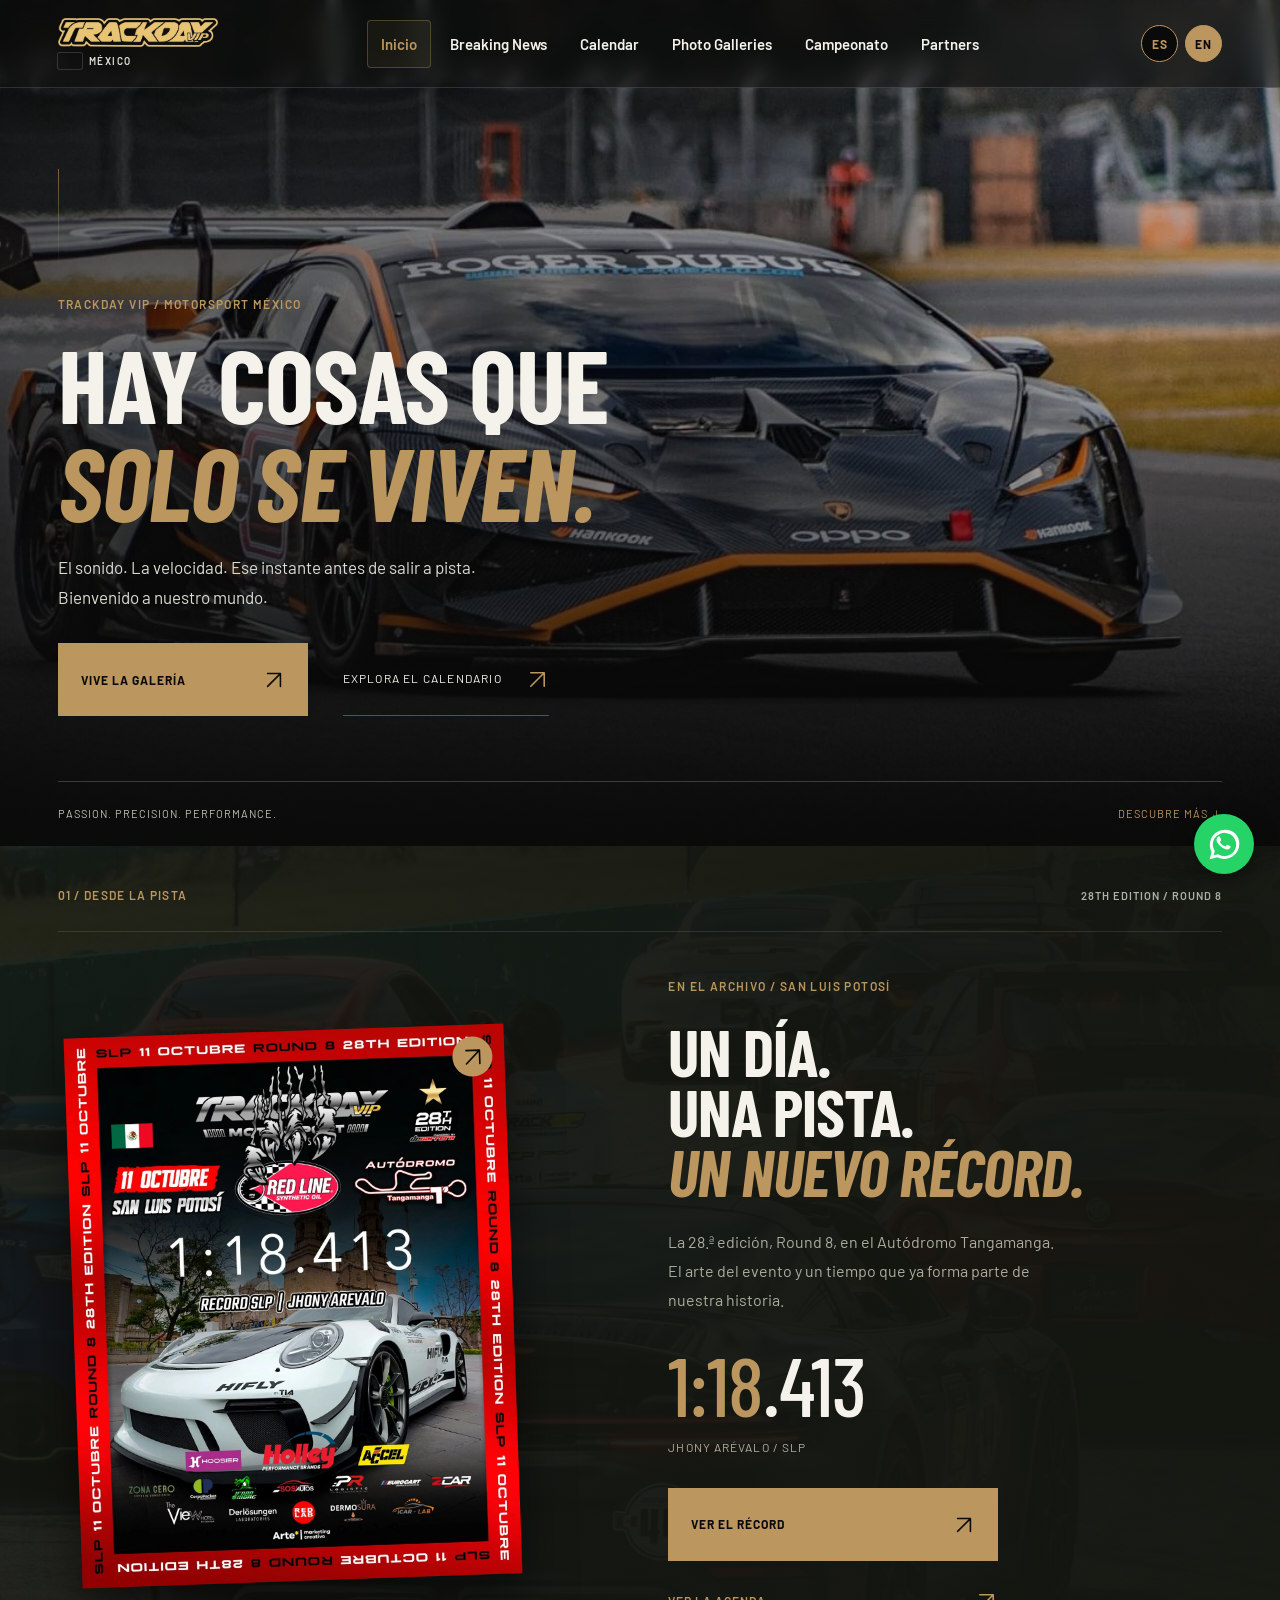
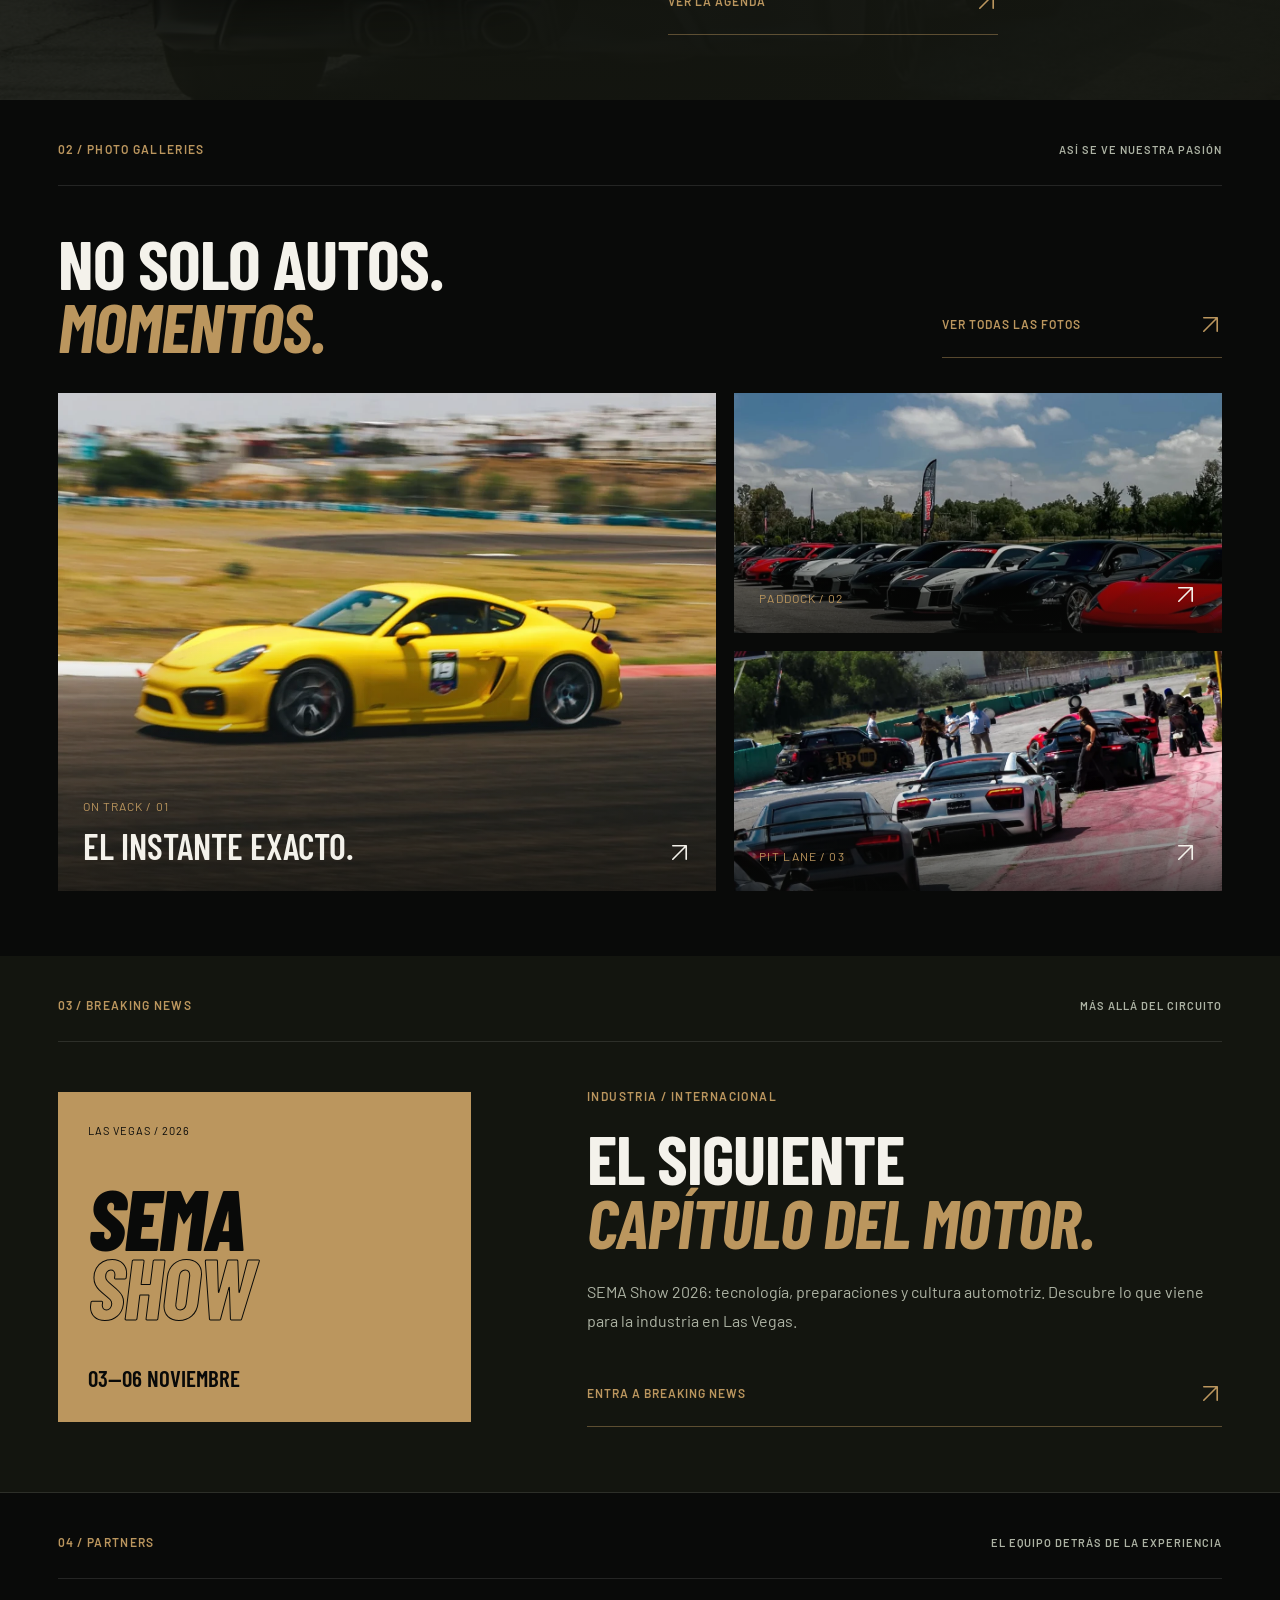
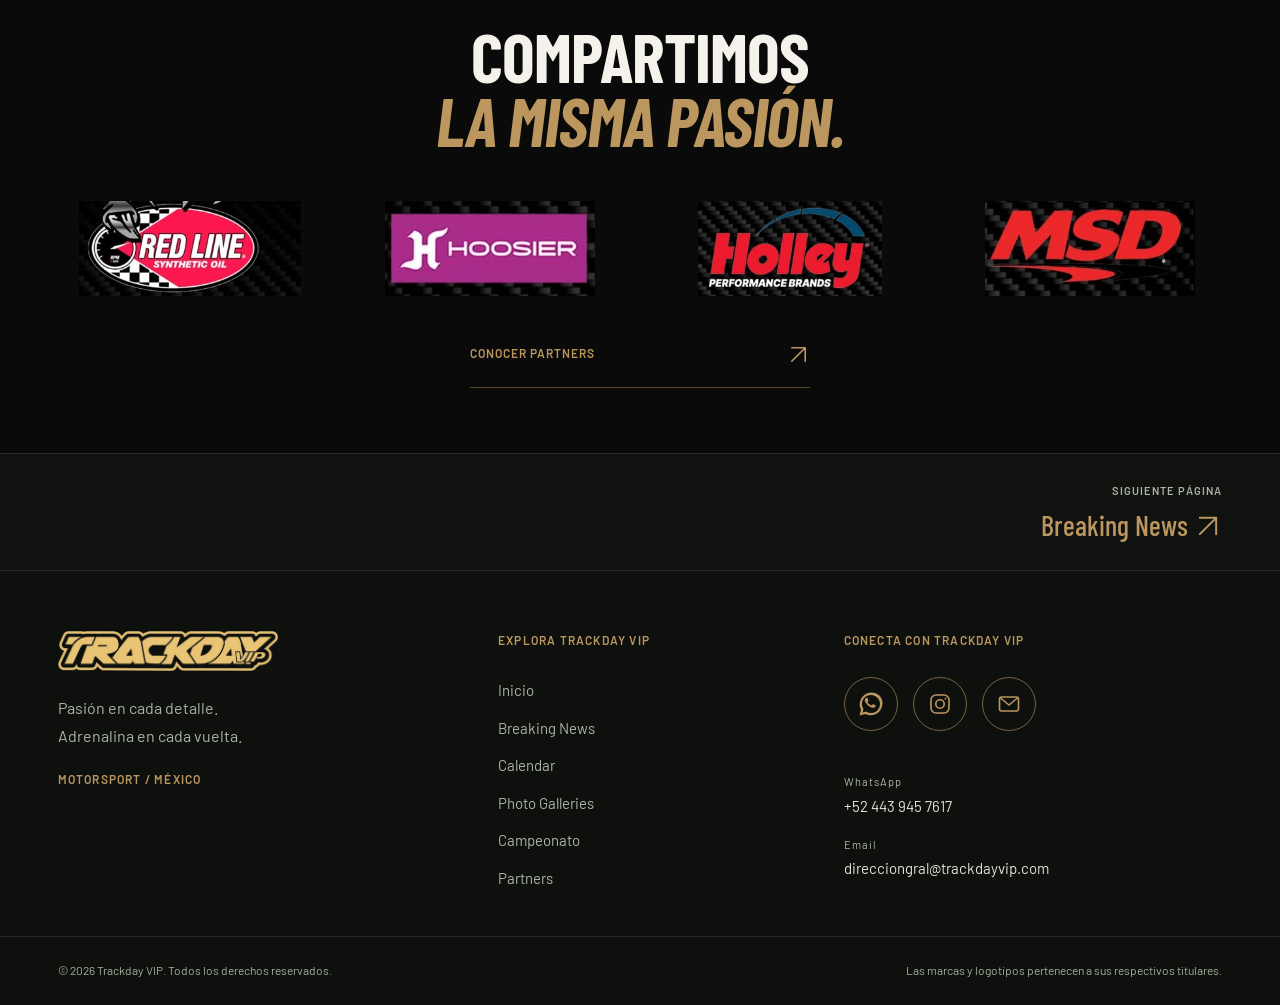
==== commit 91a9fb8b: "Add files via upload" ====
--- a/index.html
+++ b/index.html
@@ -1,5 +1,5 @@
 <!doctype html><html lang="es"><head><meta charset="utf-8"><meta name="viewport" content="width=device-width, initial-scale=1"><meta name="theme-color" content="#090a09"><title>Inicio | Trackday VIP</title><meta name="description" content="Inicio — Trackday VIP Motorsport México."><link rel="icon" href="assets/logo.png"><link rel="stylesheet" href="style.css"></head><body data-page="home"><a class="skip" href="#content">Saltar al contenido / Skip to content</a><header class="site-header">
-<a href="index.html" class="edition" aria-label="Trackday VIP — Inicio / Home"><img src="assets/logo.png" alt="Trackday VIP" width="1841" height="330"></a>
+<a href="index.html" class="edition" aria-label="Trackday VIP — Inicio / Home"><img src="assets/logo.png" alt="Trackday VIP" width="1841" height="330"><span class="country-badge"><img src="assets/mexico.svg" alt="" width="24" height="16"><span data-t="countryLabel">MÉXICO</span></span></a>
 <nav class="desktop-nav" aria-label="Principal"><a href="index.html" data-home aria-current="page" data-t="homeNav">Inicio</a><a href="news.html">Breaking News</a><a href="calendar.html">Calendar</a><a href="gallery.html">Photo Galleries</a><a href="campeonato.html" data-t="navChamp">Campeonato</a><a href="partners.html">Partners</a></nav>
 <div class="header-controls"><div class="languages" role="group" aria-label="Idioma / Language"><button type="button" data-lang="es" aria-label="Español" aria-pressed="true">ES</button><button type="button" data-lang="en" aria-label="English" aria-pressed="false">EN</button></div><button type="button" class="menu-toggle" aria-label="Abrir menú / Open menu" aria-expanded="false" aria-controls="menu"><span></span><span></span></button></div>
 </header><div id="menu" class="menu" hidden><nav aria-label="Menú móvil"><a href="index.html" data-home aria-current="page"><span>00</span><b data-t="homeNav">Inicio</b> <svg class="icon-arrow" viewBox="0 0 24 24" aria-hidden="true" focusable="false"><path d="M5 19 19 5M5 5h14v14"/></svg></a><a href="news.html"><span>01</span>Breaking News <svg class="icon-arrow" viewBox="0 0 24 24" aria-hidden="true" focusable="false"><path d="M5 19 19 5M5 5h14v14"/></svg></a><a href="calendar.html"><span>02</span>Calendar <svg class="icon-arrow" viewBox="0 0 24 24" aria-hidden="true" focusable="false"><path d="M5 19 19 5M5 5h14v14"/></svg></a><a href="gallery.html"><span>03</span>Photo Galleries <svg class="icon-arrow" viewBox="0 0 24 24" aria-hidden="true" focusable="false"><path d="M5 19 19 5M5 5h14v14"/></svg></a><a href="campeonato.html"><span>04</span><b data-t="navChamp">Campeonato</b> <svg class="icon-arrow" viewBox="0 0 24 24" aria-hidden="true" focusable="false"><path d="M5 19 19 5M5 5h14v14"/></svg></a><a href="partners.html"><span>05</span>Partners <svg class="icon-arrow" viewBox="0 0 24 24" aria-hidden="true" focusable="false"><path d="M5 19 19 5M5 5h14v14"/></svg></a></nav><p>TRACKDAY VIP / MOTORSPORT MÉXICO</p></div><main id="content" tabindex="-1"><section class="cinematic-hero">
@@ -23,10 +23,10 @@
 <div class="footer-main"><div class="footer-brand"><a href="index.html" aria-label="Trackday VIP"><img src="assets/logo.png" alt="Trackday VIP" width="1841" height="330"></a><p data-t="footerBrand">Pasión en cada detalle.<br>Adrenalina en cada vuelta.</p><span class="micro">MOTORSPORT / MÉXICO</span></div>
 <nav class="footer-navigation" aria-label="Explorar / Explore"><h2 data-t="footerExplore">EXPLORA TRACKDAY VIP</h2><a href="index.html" data-t="homeNav">Inicio</a><a href="news.html">Breaking News</a><a href="calendar.html">Calendar</a><a href="gallery.html">Photo Galleries</a><a href="campeonato.html" data-t="navChamp">Campeonato</a><a href="partners.html">Partners</a></nav>
 <div class="footer-contact"><h2 data-t="footerContact">CONECTA CON TRACKDAY VIP</h2><div class="social-icons" aria-label="Redes sociales y contacto / Social media and contact">
-<a class="social-icon" data-contact="whatsapp" role="link" tabindex="0" aria-label="WhatsApp — próximamente" aria-disabled="true"><svg viewBox="0 0 24 24" aria-hidden="true"><path d="M20.4 3.6A11.8 11.8 0 0 0 2 17.8L.5 23.5l5.9-1.6A11.8 11.8 0 0 0 23.5 11.4c0-3-1.1-5.7-3.1-7.8ZM12 21a9 9 0 0 1-4.6-1.3l-.3-.2-3.5.9.9-3.4-.2-.3A9 9 0 1 1 12 21Z"/><path d="M8.2 6.5c-.2-.5-.5-.5-.8-.5H7c-.3 0-.7.1-1 .5s-1.2 1.2-1.2 2.8 1.2 3.1 1.4 3.3c.1.2 2.4 3.7 5.8 5.1.8.4 1.4.5 1.9.7.8.2 1.5.2 2.1.1.6-.1 1.8-.8 2.1-1.5s.3-1.4.2-1.5c-.1-.2-.3-.3-.7-.5l-2.2-1c-.3-.1-.5-.2-.8.2l-1 1.2c-.2.2-.4.3-.7.1-.4-.2-1.5-.5-2.8-1.7-1-.9-1.7-2-1.9-2.3-.2-.3 0-.5.2-.7l.5-.6.3-.5c.1-.2 0-.4 0-.6Z" transform="translate(2 1) scale(.8)"/></svg><span>WhatsApp</span></a>
+<a class="social-icon" data-contact="whatsapp" href="https://wa.me/524439457617" target="_blank" rel="noopener noreferrer" aria-label="WhatsApp +52 443 945 7617"><svg viewBox="0 0 24 24" aria-hidden="true"><path d="M20.4 3.6A11.8 11.8 0 0 0 2 17.8L.5 23.5l5.9-1.6A11.8 11.8 0 0 0 23.5 11.4c0-3-1.1-5.7-3.1-7.8ZM12 21a9 9 0 0 1-4.6-1.3l-.3-.2-3.5.9.9-3.4-.2-.3A9 9 0 1 1 12 21Z"/><path d="M8.2 6.5c-.2-.5-.5-.5-.8-.5H7c-.3 0-.7.1-1 .5s-1.2 1.2-1.2 2.8 1.2 3.1 1.4 3.3c.1.2 2.4 3.7 5.8 5.1.8.4 1.4.5 1.9.7.8.2 1.5.2 2.1.1.6-.1 1.8-.8 2.1-1.5s.3-1.4.2-1.5c-.1-.2-.3-.3-.7-.5l-2.2-1c-.3-.1-.5-.2-.8.2l-1 1.2c-.2.2-.4.3-.7.1-.4-.2-1.5-.5-2.8-1.7-1-.9-1.7-2-1.9-2.3-.2-.3 0-.5.2-.7l.5-.6.3-.5c.1-.2 0-.4 0-.6Z" transform="translate(2 1) scale(.8)"/></svg><span>WhatsApp</span></a>
 <a class="social-icon" data-contact="instagram" href="https://www.instagram.com/trackday.vip/" target="_blank" rel="noopener noreferrer" aria-label="Instagram @trackday.vip"><svg viewBox="0 0 24 24" aria-hidden="true" class="stroke-icon"><rect x="3" y="3" width="18" height="18" rx="5"/><circle cx="12" cy="12" r="4.2"/><circle cx="17.4" cy="6.7" r=".9" fill="currentColor" stroke="none"/></svg><span>Instagram</span></a>
-<a class="social-icon" data-contact="email" role="link" tabindex="0" aria-label="Correo electrónico — próximamente" aria-disabled="true"><svg viewBox="0 0 24 24" aria-hidden="true" class="stroke-icon"><rect x="2.5" y="5" width="19" height="14" rx="2"/><path d="m3.5 6 8.5 7 8.5-7"/></svg><span data-t="emailShort">Email</span></a>
-</div><p class="social-handle"><a href="https://www.instagram.com/trackday.vip/" target="_blank" rel="noopener noreferrer">@trackday.vip <svg class="icon-arrow" viewBox="0 0 24 24" aria-hidden="true" focusable="false"><path d="M5 19 19 5M5 5h14v14"/></svg></a></p><p class="contact-pending-note" data-t="socialPending">WhatsApp y correo: próximamente.</p><p id="contact-status" role="status" aria-live="polite"></p></div></div>
+<a class="social-icon" data-contact="email" href="mailto:direcciongral@trackdayvip.com" aria-label="Email direcciongral@trackdayvip.com"><svg viewBox="0 0 24 24" aria-hidden="true" class="stroke-icon"><rect x="2.5" y="5" width="19" height="14" rx="2"/><path d="m3.5 6 8.5 7 8.5-7"/></svg><span data-t="emailShort">Email</span></a>
+</div><p class="real-contact-details"><a href="https://wa.me/524439457617" target="_blank" rel="noopener noreferrer"><span>WhatsApp</span>+52 443 945 7617</a><a href="mailto:direcciongral@trackdayvip.com"><span data-t="emailShort">Email</span>direcciongral@trackdayvip.com</a></p><p id="contact-status" role="status" aria-live="polite"></p></div></div>
 <div class="footer-legal"><span>© <span id="year">2026</span> Trackday VIP. <span data-t="rights">Todos los derechos reservados.</span></span><span data-t="trademarkNotice">Las marcas y logotipos pertenecen a sus respectivos titulares.</span></div>
 </footer>
-<nav class="mobile-dock" aria-label="Accesos rápidos / Quick navigation"><a href="news.html" aria-label="Breaking News"><svg viewBox="0 0 24 24"><path d="M4 4h16v16H4zM8 8h8M8 12h8M8 16h4"/></svg><span>News</span></a><a href="calendar.html" aria-label="Calendar"><svg viewBox="0 0 24 24"><path d="M4 6h16v14H4zM8 3v6M16 3v6M4 11h16"/></svg><span>Calendar</span></a><a href="gallery.html" aria-label="Photo Galleries"><svg viewBox="0 0 24 24"><path d="M3 5h18v15H3zM3 17l6-6 4 4 3-3 5 5"/><circle cx="16" cy="9" r="1"/></svg><span>Photos</span></a><a href="campeonato.html" aria-label="Campeonato / Championship"><svg viewBox="0 0 24 24"><path d="M5 21V3l15 2-4 5 4 5-15-2"/></svg><span data-t="dockChamp">Campeonato</span></a><a href="partners.html" aria-label="Partners"><svg viewBox="0 0 24 24"><path d="M8 14l6-6M9 7l2-2a5 5 0 017 7l-2 2M15 17l-2 2a5 5 0 01-7-7l2-2"/></svg><span>Partners</span></a></nav><dialog id="detail-dialog"><div class="dialog-toolbar"><span class="micro">TRACKDAY VIP / MOTORSPORT</span><button type="button" class="dialog-close arrow-button" aria-label="Cerrar / Close">×</button></div><div id="detail-content"></div></dialog><dialog id="photo-dialog"><div class="dialog-toolbar"><span class="micro" id="viewer-caption">PHOTO GALLERIES</span><button type="button" class="dialog-close arrow-button" aria-label="Cerrar / Close">×</button></div><img id="viewer-image" alt=""><div class="viewer-controls"><button type="button" id="viewer-prev" class="arrow-button" aria-label="Foto anterior / Previous photo"><svg class="icon-arrow" viewBox="0 0 24 24" aria-hidden="true" focusable="false"><path d="M20 12H4m7-7-7 7 7 7"/></svg></button><span class="micro" id="viewer-count"></span><button type="button" id="viewer-next" class="arrow-button" aria-label="Foto siguiente / Next photo"><svg class="icon-arrow" viewBox="0 0 24 24" aria-hidden="true" focusable="false"><path d="M4 12h16M13 5l7 7-7 7"/></svg></button></div></dialog><script src="site-config.js"></script><script src="content.js"></script><script src="script.js"></script></body></html>+<nav class="mobile-dock" aria-label="Accesos rápidos / Quick navigation"><a href="news.html" aria-label="Breaking News"><svg viewBox="0 0 24 24"><path d="M4 4h16v16H4zM8 8h8M8 12h8M8 16h4"/></svg><span>News</span></a><a href="calendar.html" aria-label="Calendar"><svg viewBox="0 0 24 24"><path d="M4 6h16v14H4zM8 3v6M16 3v6M4 11h16"/></svg><span>Calendar</span></a><a href="gallery.html" aria-label="Photo Galleries"><svg viewBox="0 0 24 24"><path d="M3 5h18v15H3zM3 17l6-6 4 4 3-3 5 5"/><circle cx="16" cy="9" r="1"/></svg><span>Photos</span></a><a href="campeonato.html" aria-label="Campeonato / Championship"><svg viewBox="0 0 24 24"><path d="M5 21V3l15 2-4 5 4 5-15-2"/></svg><span data-t="dockChamp">Campeonato</span></a><a href="partners.html" aria-label="Partners"><svg viewBox="0 0 24 24"><path d="M8 14l6-6M9 7l2-2a5 5 0 017 7l-2 2M15 17l-2 2a5 5 0 01-7-7l2-2"/></svg><span>Partners</span></a></nav><dialog id="detail-dialog"><div class="dialog-toolbar"><span class="micro">TRACKDAY VIP / MOTORSPORT</span><button type="button" class="dialog-close arrow-button" aria-label="Cerrar / Close">×</button></div><div id="detail-content"></div></dialog><dialog id="photo-dialog"><div class="dialog-toolbar"><span class="micro" id="viewer-caption">PHOTO GALLERIES</span><button type="button" class="dialog-close arrow-button" aria-label="Cerrar / Close">×</button></div><img id="viewer-image" alt=""><div class="viewer-controls"><button type="button" id="viewer-prev" class="arrow-button" aria-label="Foto anterior / Previous photo"><svg class="icon-arrow" viewBox="0 0 24 24" aria-hidden="true" focusable="false"><path d="M20 12H4m7-7-7 7 7 7"/></svg></button><span class="micro" id="viewer-count"></span><button type="button" id="viewer-next" class="arrow-button" aria-label="Foto siguiente / Next photo"><svg class="icon-arrow" viewBox="0 0 24 24" aria-hidden="true" focusable="false"><path d="M4 12h16M13 5l7 7-7 7"/></svg></button></div></dialog><a class="floating-whatsapp-main" data-contact="whatsapp" href="https://wa.me/524439457617" target="_blank" rel="noopener noreferrer" aria-label="WhatsApp +52 443 945 7617"><span data-t="whatsappChat">Escríbenos por WhatsApp</span><svg viewBox="0 0 24 24" aria-hidden="true"><path d="M20.4 3.6A11.8 11.8 0 0 0 2 17.8L.5 23.5l5.9-1.6A11.8 11.8 0 0 0 23.5 11.4c0-3-1.1-5.7-3.1-7.8ZM12 21a9 9 0 0 1-4.6-1.3l-.3-.2-3.5.9.9-3.4-.2-.3A9 9 0 1 1 12 21Z"/><path d="M8.2 6.5c-.2-.5-.5-.5-.8-.5H7c-.3 0-.7.1-1 .5s-1.2 1.2-1.2 2.8 1.2 3.1 1.4 3.3c.1.2 2.4 3.7 5.8 5.1.8.4 1.4.5 1.9.7.8.2 1.5.2 2.1.1.6-.1 1.8-.8 2.1-1.5s.3-1.4.2-1.5c-.1-.2-.3-.3-.7-.5l-2.2-1c-.3-.1-.5-.2-.8.2l-1 1.2c-.2.2-.4.3-.7.1-.4-.2-1.5-.5-2.8-1.7-1-.9-1.7-2-1.9-2.3-.2-.3 0-.5.2-.7l.5-.6.3-.5c.1-.2 0-.4 0-.6Z" transform="translate(2 1) scale(.8)"/></svg></a><script src="site-config.js"></script><script src="content.js"></script><script src="script.js"></script></body></html>
--- a/style.css
+++ b/style.css
@@ -1,5 +1,5 @@
 @import url('https://fonts.googleapis.com/css2?family=Barlow+Condensed:ital,wght@0,500;0,600;0,700;0,800;1,600;1,700;1,800&family=Barlow:wght@400;500;600;700&display=swap');
-:root{--gold:#e8c575;--ink:#090a09;--panel:#131512;--white:#f4f2eb;--muted:#989c90;--line:#ffffff1c;--display:'Barlow Condensed','Arial Narrow',Impact,sans-serif;--body:Barlow,Arial,sans-serif}*{box-sizing:border-box}html{scroll-behavior:smooth;scroll-padding-top:95px}body{margin:0;background:var(--ink);color:var(--white);font-family:var(--body);-webkit-font-smoothing:antialiased}a{color:inherit;text-decoration:none}button{font:inherit;color:inherit;cursor:pointer;border:0;background:none}button,a{-webkit-tap-highlight-color:transparent}button:focus-visible,a:focus-visible,[tabindex]:focus-visible{outline:2px solid var(--gold);outline-offset:5px}img{max-width:100%;display:block}button:disabled{opacity:.4;cursor:default}::selection{background:var(--gold);color:var(--ink)}.skip{position:fixed;top:-80px;left:12px;padding:12px;background:var(--gold);color:var(--ink);z-index:100}.skip:focus{top:8px}.site-header{height:88px;position:absolute;top:0;left:0;right:0;z-index:30;padding:0 4.5%;display:flex;align-items:center;justify-content:space-between;border-bottom:1px solid #ffffff26;background:linear-gradient(#090a09ad,transparent)}.edition{display:flex;gap:12px;align-items:center;font-size:9px;letter-spacing:2px;line-height:1.6}.edition b{font-weight:500;color:var(--gold)}.checker{display:inline-block;width:28px;height:24px;background:conic-gradient(var(--gold) 25%,transparent 0 50%,var(--gold) 0 75%,transparent 0) 0 0/12px 12px;transform:skew(-10deg)}.desktop-nav{display:flex;gap:28px;align-items:center;font-size:11px;font-weight:600}.desktop-nav a{padding:15px 0;position:relative}.desktop-nav a:after{content:'';position:absolute;bottom:5px;left:0;width:0;height:1px;background:var(--gold);transition:width .25s}.desktop-nav a:hover:after{width:100%}.header-controls{display:flex;align-items:center;gap:20px}.languages{display:flex;gap:7px}.languages button{height:37px;width:37px;display:grid;place-items:center;border:1px solid var(--gold);border-radius:50%;background:var(--gold);color:var(--ink);font-size:10px;letter-spacing:1px;font-weight:700;transition:background .2s,color .2s}.languages button[aria-pressed=true]{color:var(--gold);background:var(--ink)}.menu-toggle{display:none;width:42px;height:42px;padding:10px}.menu-toggle span{display:block;width:22px;height:1px;background:var(--gold);margin:6px 0;transition:transform .25s}.menu-toggle[aria-expanded=true] span:first-child{transform:translateY(3.5px) rotate(45deg)}.menu-toggle[aria-expanded=true] span:last-child{transform:translateY(-3.5px) rotate(-45deg)}.menu{position:fixed;inset:0;z-index:25;background:#10110ff5;backdrop-filter:blur(20px);padding:120px 7% 110px}.menu[hidden]{display:none}.menu nav{display:flex;flex-direction:column}.menu a{font-family:var(--display);font-weight:600;font-size:clamp(30px,7vw,52px);padding:15px 0;border-bottom:1px solid var(--line)}.menu a span{font:10px var(--body);color:var(--gold);margin-right:20px}.menu a b{font-weight:600}.menu p{font-size:9px;letter-spacing:2px;color:var(--muted);margin-top:35px}body.menu-open{overflow:hidden}.hero{position:relative;min-height:min(940px,100svh);height:860px;max-height:1100px;display:flex;flex-direction:column;justify-content:space-between;overflow:hidden;padding:140px 4.5% 0}.hero-photo,.hero-shade,.hero-grid{position:absolute;inset:0;width:100%;height:100%;object-fit:cover;z-index:-3}.hero-photo{object-position:center 58%;animation:hero-pan 18s ease-in-out infinite alternate}.hero-shade{z-index:-2;background:linear-gradient(180deg,#090a0999 0%,#090a0908 37%,#090a0955 55%,#090a09f5 100%),linear-gradient(90deg,#090a0933,transparent)}.hero-grid{z-index:-1;background:linear-gradient(90deg,transparent calc(50% - .5px),#ffffff09 50%,transparent calc(50% + .5px));pointer-events:none}.hero{isolation:isolate}.hero-brand{text-align:center}.hero-brand .micro{color:#ded7bf;margin:0 0 22px;font-size:9px;letter-spacing:4px}.hero-brand img{width:min(850px,80%);margin:auto;filter:drop-shadow(0 5px 15px #0006)}.hero-content{display:flex;justify-content:space-between;align-items:flex-end;margin-top:auto;padding:65px 0 48px}.label,.micro,.section-label{font-size:10px;font-weight:600;letter-spacing:2px;line-height:1.7;margin:0}.label{color:var(--gold);display:flex;gap:10px;align-items:center}.live-dot{display:inline-block;width:6px;height:6px;flex-shrink:0;border-radius:50%;background:var(--gold);box-shadow:0 0 12px #e8c57577;animation:pulse 2.8s infinite}.gold-dot{width:5px;height:5px;border-radius:50%;background:var(--gold)}h1,h2,h3,p{margin-top:0}h1,h2{font-family:var(--display);font-weight:700;line-height:.92;letter-spacing:-1px;margin-bottom:0}h1{font-size:clamp(70px,8.6vw,128px);margin-top:15px}em{color:var(--gold);font-style:italic;font-weight:700}.hero-aside{width:300px;padding-bottom:6px}.hero-aside p{font-size:14px;line-height:1.7;color:#d0d0c6;margin-bottom:25px}.gold-button{padding:20px 23px;display:flex;justify-content:space-between;gap:25px;align-items:center;background:var(--gold);color:var(--ink);font-size:10px;font-weight:700;letter-spacing:1px;transition:background .2s,transform .2s}.gold-button:hover{background:#f3d991;transform:translateY(-3px)}.gold-button span:last-child{font-size:22px}.hero-bottom{height:57px;border-top:1px solid #ffffff30;display:flex;align-items:center;justify-content:space-between;font-size:8px;font-weight:500;letter-spacing:2px;color:#c1c1b2}.hero-number{color:var(--gold)}.news-ticker{display:flex;align-items:center;gap:30px;min-height:59px;background:var(--gold);color:var(--ink);padding:0 4.5%;font-size:11px;letter-spacing:1.4px;font-weight:700;overflow:hidden}.ticker-tag{display:flex;gap:10px;align-items:center;white-space:nowrap;padding-right:30px;border-right:1px solid #090a0940}.ticker-tag .live-dot{background:var(--ink);box-shadow:none}.ticker-text{flex:1;white-space:nowrap}.ticker-arrow{font-size:25px}.section{padding:80px 4.5% 90px;scroll-margin-top:0}.section-top{display:flex;justify-content:space-between;align-items:center;gap:20px;padding-bottom:25px;margin-bottom:45px;border-bottom:1px solid var(--line)}.section-label{color:var(--gold);font-size:10px}.section-top>.micro{color:var(--muted);font-size:8px;letter-spacing:1.5px}h2{font-size:clamp(48px,5.4vw,80px)}.news-layout{display:grid;grid-template-columns:1.02fr 1fr;gap:8%;align-items:center}.sema-art{overflow:hidden;background:var(--gold);color:var(--ink);min-height:500px;position:relative;text-align:left;padding:34px;width:100%;transition:transform .3s;isolation:isolate}.sema-art:hover{transform:translateY(-5px)}.sema-art:after{content:'';position:absolute;width:110px;height:120%;background:#090a090a;transform:rotate(32deg);top:-10%;left:40%;z-index:-1}.sema-word{display:block;font-family:var(--display);font-size:clamp(80px,10.5vw,158px);font-weight:800;font-style:italic;line-height:.78;margin-top:38px;letter-spacing:-4px}.sema-word>span{display:block;-webkit-text-stroke:1px var(--ink);color:transparent}.sema-year{position:absolute;right:28px;bottom:77px;font:800 90px/.74 var(--display);letter-spacing:-3px;text-align:right}.sema-year span{display:block}.sema-date{display:block;margin-top:37px;max-width:140px;font:600 27px/1 var(--display)}.art-bottom{position:absolute;bottom:0;left:34px;right:34px;height:53px;border-top:1px solid #090a0960;display:flex;align-items:center;justify-content:space-between;font-size:8px;letter-spacing:1px}.art-bottom b{font-size:25px}.article-category{display:flex;align-items:center;gap:10px;color:var(--gold);font-size:9px;letter-spacing:1.5px;margin-bottom:22px}.news-copy h2{font-size:clamp(38px,4.5vw,67px)}.news-copy>p,.section-intro{font-size:14px;line-height:1.8;color:var(--muted);margin:25px 0}.news-facts{display:flex;gap:30px;margin:30px 0 15px}.news-facts>span{border-left:1px solid var(--gold);padding-left:17px;display:flex;flex-direction:column;gap:8px}.news-facts b{font:600 26px/1 var(--display)}.news-facts small{font-size:8px;letter-spacing:1px;color:var(--muted)}.text-button{display:flex;align-items:center;justify-content:space-between;gap:30px;width:100%;border-bottom:1px solid #e8c57570;font-size:9px;font-weight:600;letter-spacing:1.2px;padding:21px 0;color:var(--gold);text-align:left}.text-button>span:last-child{font-size:23px;line-height:1}.text-button:hover{color:var(--white)}.calendar-section{background:var(--panel);border-block:1px solid var(--line)}.calendar-layout{display:grid;grid-template-columns:1fr 1.35fr;gap:10%}.calendar-layout .section-intro{max-width:300px}.calendar-note{display:flex;align-items:center;gap:10px;color:var(--gold);font-size:11px;margin-top:33px;line-height:1.6}.event{display:flex;gap:28px;border-top:1px solid var(--line);padding:27px 0}.event:first-child{border-top:0;padding-top:0}.date-block{min-width:80px;display:flex;flex-direction:column;text-align:center;color:var(--gold);border-right:1px solid var(--line);padding-right:25px}.date-block>span{font-size:10px;letter-spacing:2px}.date-block strong{font:600 72px/1.1 var(--display)}.date-block small{font-size:8px;white-space:nowrap}.event-content{flex:1}.pill{display:inline-block;color:var(--muted);font-size:8px;letter-spacing:1px;margin-bottom:12px}.event h3{font:600 31px/1.1 var(--display);margin-bottom:11px}.event p{font-size:11px;line-height:1.6;color:var(--muted);margin-bottom:10px}.compact{padding:8px 0 0;border-bottom:0;font-size:8px}.archive-event{padding-top:27px}.archive-event .date-block{color:#b2b5a7}.text-link{font-size:8px;color:var(--gold);letter-spacing:1px;display:block;margin-top:20px}.gallery-heading{display:flex;justify-content:space-between;align-items:flex-end;margin-bottom:35px;gap:30px}.gallery-tools{text-align:right}.filters{display:flex;justify-content:flex-end;gap:8px;margin-bottom:18px}.filters button{border:1px solid var(--line);padding:10px 17px;font-size:8px;letter-spacing:1px;border-radius:20px}.filters button[aria-pressed=true]{background:var(--gold);color:var(--ink);border-color:var(--gold)}.gallery-tools p{color:var(--muted);font-size:8px;letter-spacing:1px}.gallery-track{display:flex;gap:18px;overflow-x:auto;scroll-snap-type:x mandatory;scrollbar-width:none;margin-right:-4.95%;padding-right:4.5%;overscroll-behavior-inline:contain}.gallery-track::-webkit-scrollbar{display:none}.photo-card{position:relative;flex:0 0 36%;padding:0;aspect-ratio:4/5;overflow:hidden;scroll-snap-align:start;text-align:left}.photo-card[hidden]{display:none}.photo-card img{height:100%;width:100%;object-fit:cover;transition:transform .6s}.photo-card:hover img{transform:scale(1.045)}.photo-card:after{content:'';position:absolute;inset:0;background:linear-gradient(transparent 55%,#090a09d9)}.photo-overlay{position:absolute;bottom:25px;left:25px;right:25px;z-index:1;display:flex;align-items:flex-end;justify-content:space-between}.photo-overlay small{display:block;color:var(--gold);font-size:8px;letter-spacing:2px;margin-bottom:10px}.photo-overlay strong{font:600 clamp(23px,2.4vw,34px)/1 var(--display)}.photo-overlay b{border:1px solid #ffffff70;border-radius:50%;width:35px;height:35px;display:grid;place-items:center;font-weight:400}.gallery-bottom{display:flex;justify-content:space-between;align-items:center;padding-top:23px}.gallery-bottom>.micro{font-size:8px;color:var(--muted)}.gallery-bottom>div{display:flex;gap:8px}.arrow-button{display:inline-grid;place-items:center;width:43px;height:43px;border-radius:50%;border:1px solid #e8c57570;color:var(--gold);font-size:22px;transition:background .2s,color .2s}.arrow-button:hover{background:var(--gold);color:var(--ink)}.championship-section{background:#161813;position:relative;overflow:hidden}.champ-layout{display:grid;grid-template-columns:1.2fr 1fr;gap:12%;align-items:center}.champ-copy .label{font-size:8px;margin-bottom:22px}.lap-time{font:500 clamp(80px,9.4vw,140px)/1 var(--display);letter-spacing:-3px;margin:35px 0 25px;color:var(--gold);font-variant-numeric:tabular-nums;white-space:nowrap}.lap-time span{color:var(--white)}.driver{display:flex;gap:20px;align-items:center;border-top:1px solid var(--line);padding-top:22px}.driver-number{font:600 30px var(--display);color:var(--gold);padding-right:20px;border-right:1px solid var(--line)}.driver h3{font:600 26px/1 var(--display);margin-bottom:8px}.driver p{font-size:10px;color:var(--muted);margin:0;line-height:1.6}.standings-note{font-size:10px;line-height:1.8;color:var(--muted);margin:20px 0 0;max-width:360px}.champ-visual{padding:0;position:relative;width:100%;max-width:390px;justify-self:end;transform:rotate(2deg);transition:transform .3s;box-shadow:0 18px 50px #0005}.champ-visual:hover{transform:rotate(0)}.champ-visual img{width:100%;height:auto}.poster-expand{position:absolute;right:12px;top:12px;display:grid;place-items:center;background:var(--gold);color:var(--ink);width:40px;height:40px;border-radius:50%;font-size:23px}.partners-heading{display:flex;align-items:flex-end;justify-content:space-between;gap:30px;margin-bottom:45px}.partners-heading p{max-width:300px;margin:0}.partner-grid{display:grid;grid-template-columns:repeat(4,1fr);gap:1px;background:var(--line);border:1px solid var(--line)}.partner-grid img{background:#070807;width:100%;height:128px;object-fit:contain;padding:22px}.partners-section>.text-button{max-width:350px;margin:25px auto 0}.closing{text-align:center;padding:80px 5% 65px;background:radial-gradient(ellipse at center,#a7842820,transparent 70%);border-top:1px solid var(--line)}.closing .checker{width:24px;height:20px;background-size:10px 10px;margin-bottom:25px}.closing p{font:700 clamp(55px,7vw,105px)/.92 var(--display);letter-spacing:-1px;margin-bottom:30px}.closing a{margin:auto}footer{padding:25px 4.5%;border-top:1px solid var(--line);display:flex;justify-content:space-between;gap:20px;font-size:8px;letter-spacing:1.2px;color:var(--muted)}.mobile-dock{display:none}dialog{position:fixed;border:1px solid #e8c57545;background:#11130f;color:var(--white);padding:0;width:min(860px,94vw);max-height:90svh;overscroll-behavior:contain}dialog::backdrop{background:#000d;backdrop-filter:blur(12px)}.dialog-toolbar{position:sticky;top:0;z-index:2;display:flex;justify-content:space-between;align-items:center;padding:15px 24px;background:#11130ff2;border-bottom:1px solid var(--line)}.dialog-toolbar>.micro{font-size:8px;color:var(--gold)}.dialog-close{width:35px;height:35px}.article-body{padding:30px 36px 40px}.article-body h2{font-size:clamp(44px,7vw,72px);margin:16px 0 25px}.article-body p{color:#b6baad;font-size:14px;line-height:1.8}.article-body h3{font:600 27px/1.2 var(--display);margin:26px 0 10px;color:var(--gold)}.article-body .source-links{font-size:10px;border-top:1px solid var(--line);padding-top:20px}.source-links a{color:var(--gold);text-decoration:underline}.article-image{width:min(100%,600px);margin:0 auto}.poster-note{padding:15px 25px;color:var(--muted);font-size:11px;line-height:1.6}#viewer-image{width:100%;max-height:65svh;object-fit:contain;background:#050605}.viewer-controls{display:flex;justify-content:center;align-items:center;gap:25px;padding:17px}.viewer-controls .micro{color:var(--gold)}.no-scroll{overflow:hidden}@keyframes hero-pan{from{transform:scale(1.01)}to{transform:scale(1.07)}}@keyframes pulse{50%{opacity:.35}}.reveal-in{animation:rise .7s both}@keyframes rise{from{transform:translateY(22px);opacity:.3}to{transform:translateY(0);opacity:1}}@media(min-width:1600px){.section{padding-inline:max(4.5%,calc((100vw - 1440px)/2))}.hero{padding-inline:6%}.hero-brand img{width:1000px}}@media(max-width:1000px){.desktop-nav{gap:15px;font-size:10px}.edition{font-size:8px}.hero-aside{width:260px}.sema-art{min-height:440px}.sema-year{font-size:70px}.sema-word{font-size:105px}.news-layout{gap:6%}.news-copy h2{font-size:47px}.hero{height:800px}.champ-layout{gap:7%}.partner-grid{grid-template-columns:repeat(3,1fr)}}@media(max-width:760px){html{scroll-padding-top:22px}.site-header{height:78px;padding-inline:6%}.edition{font-size:8px;letter-spacing:1.6px}.checker{width:24px;height:20px;background-size:10px 10px}.desktop-nav{display:none}.header-controls{gap:13px}.languages button{width:33px;height:33px;font-size:9px}.menu-toggle{display:block}.hero{min-height:760px;min-height:min(860px,calc(100svh - 58px));height:820px;max-height:1000px;padding:118px 6% 0}.hero-brand img{width:100%}.hero-brand .micro{font-size:6.5px;letter-spacing:1.7px;margin-bottom:20px}.hero-photo{object-position:49% 45%;object-fit:cover}.hero-shade{background:linear-gradient(180deg,#090a0999,#090a0920 32%,#090a0940 49%,#090a09f7 82%)}.hero-content{display:block;padding:25px 0 22px}.hero-copy .label{font-size:7px;letter-spacing:1.4px}.hero h1{font-size:clamp(65px,17vw,100px);letter-spacing:-.5px;margin-top:12px}.hero-aside{width:100%;display:flex;align-items:center;gap:20px;margin-top:22px;padding:0}.hero-aside p{font-size:10px;line-height:1.7;margin:0;flex:1}.gold-button{width:145px;min-height:52px;font-size:7px;padding:12px 14px;letter-spacing:.7px;gap:7px}.gold-button span:last-child{font-size:21px}.hero-bottom{height:45px;font-size:6px;letter-spacing:1px;gap:8px}.hero-number{display:none}.news-ticker{min-height:51px;padding-inline:6%;gap:12px;font-size:7px;letter-spacing:.8px}.ticker-tag{padding-right:12px;gap:6px;font-size:7px}.ticker-text{white-space:normal;line-height:1.5}.ticker-arrow{font-size:20px}.section{padding:52px 6% 58px}.section-top{margin-bottom:29px;padding-bottom:17px}.section-label{font-size:9px;letter-spacing:1.4px}.section-top>.micro{font-size:6px;max-width:130px;text-align:right;letter-spacing:1px}.news-layout{display:flex;flex-direction:column;gap:30px}.sema-art{min-height:320px;padding:24px}.sema-art>.micro{font-size:8px}.sema-word{font-size:94px;margin-top:22px;letter-spacing:-2px}.sema-year{font-size:66px;right:24px;bottom:70px}.sema-date{font-size:23px;margin-top:22px}.art-bottom{left:24px;right:24px;font-size:6px;height:44px}.news-copy{width:100%}.article-category{font-size:8px;margin-bottom:18px}h2,.news-copy h2{font-size:clamp(43px,12vw,63px);line-height:.96}.news-copy>p,.section-intro{font-size:13px;line-height:1.8;margin:21px 0}.news-facts{margin:25px 0 10px;gap:25px}.news-facts b{font-size:25px}.news-facts small{font-size:7px}.text-button{font-size:8px;letter-spacing:1px;padding:18px 0}.calendar-layout{display:block}.calendar-layout .section-intro{max-width:280px}.calendar-note{font-size:10px;margin:24px 0 35px}.event{gap:20px;padding:23px 0}.date-block{min-width:70px;padding-right:20px}.date-block strong{font-size:64px}.date-block>span{font-size:8px}.event h3{font-size:29px}.event p{font-size:10px}.compact{font-size:7px;padding:8px 0}.gallery-heading{display:block;margin-bottom:25px}.gallery-tools{text-align:left;margin-top:24px}.filters{justify-content:flex-start;margin-bottom:15px}.filters button{font-size:7px;padding:10px 18px}.gallery-tools p{font-size:7px;letter-spacing:.8px}.gallery-track{margin-right:-6.82%;gap:12px;padding-right:6%}.photo-card{flex-basis:85%;aspect-ratio:4/5}.photo-overlay{left:20px;right:20px;bottom:22px}.photo-overlay strong{font-size:28px}.photo-overlay small{font-size:7px}.gallery-bottom{padding-top:16px}.gallery-bottom .arrow-button{height:36px;width:36px;font-size:19px}.champ-layout{display:flex;flex-direction:column;gap:35px}.champ-copy{width:100%}.champ-copy .label{font-size:7px;margin-bottom:18px}.lap-time{font-size:clamp(80px,23vw,120px);margin:28px 0 24px;letter-spacing:-2px}.driver h3{font-size:25px}.driver p{font-size:9px}.standings-note{font-size:10px}.champ-visual{width:80%;max-width:340px;margin:auto;transform:rotate(2deg)}.partners-heading{display:block;margin-bottom:28px}.partners-heading p{margin:22px 0 0;max-width:300px}.partner-grid{grid-template-columns:repeat(2,1fr)}.partner-grid img{height:95px;padding:17px}.closing{padding:55px 6%}.closing p{font-size:61px}footer{padding:23px 6% calc(100px + env(safe-area-inset-bottom));font-size:7px;flex-wrap:wrap;line-height:1.8;gap:12px}footer>span:last-child{display:none}.mobile-dock{display:flex;position:fixed;bottom:0;left:0;right:0;padding:9px 3% calc(9px + env(safe-area-inset-bottom));background:#10120fee;backdrop-filter:blur(20px);border-top:1px solid #e8c57545;z-index:20;justify-content:space-between}.mobile-dock a{width:20%;display:flex;align-items:center;flex-direction:column;gap:4px;color:#92988a;font-size:7px;letter-spacing:.2px;padding:2px}.mobile-dock svg{width:20px;height:20px;fill:none;stroke:currentColor;stroke-width:1.3;stroke-linejoin:round;stroke-linecap:round}.mobile-dock a.active{color:var(--gold)}dialog{width:94vw;max-height:88svh}.dialog-toolbar{padding:12px 17px}.article-body{padding:25px 22px 30px}.article-body p{font-size:13px}.article-body h3{font-size:25px}.poster-note{font-size:10px}#viewer-image{max-height:66svh}}@media(max-width:360px){.hero{padding-top:108px}.hero-aside{gap:12px}.hero-aside p{font-size:9px}.gold-button{width:133px}.hero h1{font-size:65px}.hero-brand .micro{font-size:6px}.date-block{min-width:62px;padding-right:14px}.event{gap:14px}.hero-bottom{font-size:5px}.lap-time{font-size:80px}}@media(prefers-reduced-motion:reduce){html{scroll-behavior:auto}*,*:before,*:after{animation:none!important;transition:none!important}.reveal-in{opacity:1;transform:none}}
+:root{--gold:#bb965e;--ink:#090a09;--panel:#131512;--white:#f4f2eb;--muted:#989c90;--line:#ffffff1c;--display:'Barlow Condensed','Arial Narrow',Impact,sans-serif;--body:Barlow,Arial,sans-serif}*{box-sizing:border-box}html{scroll-behavior:smooth;scroll-padding-top:95px}body{margin:0;background:var(--ink);color:var(--white);font-family:var(--body);-webkit-font-smoothing:antialiased}a{color:inherit;text-decoration:none}button{font:inherit;color:inherit;cursor:pointer;border:0;background:none}button,a{-webkit-tap-highlight-color:transparent}button:focus-visible,a:focus-visible,[tabindex]:focus-visible{outline:2px solid var(--gold);outline-offset:5px}img{max-width:100%;display:block}button:disabled{opacity:.4;cursor:default}::selection{background:var(--gold);color:var(--ink)}.skip{position:fixed;top:-80px;left:12px;padding:12px;background:var(--gold);color:var(--ink);z-index:100}.skip:focus{top:8px}.site-header{height:88px;position:absolute;top:0;left:0;right:0;z-index:30;padding:0 4.5%;display:flex;align-items:center;justify-content:space-between;border-bottom:1px solid #ffffff26;background:linear-gradient(#090a09ad,transparent)}.edition{display:flex;gap:12px;align-items:center;font-size:9px;letter-spacing:2px;line-height:1.6}.edition b{font-weight:500;color:var(--gold)}.checker{display:inline-block;width:28px;height:24px;background:conic-gradient(var(--gold) 25%,transparent 0 50%,var(--gold) 0 75%,transparent 0) 0 0/12px 12px;transform:skew(-10deg)}.desktop-nav{display:flex;gap:28px;align-items:center;font-size:11px;font-weight:600}.desktop-nav a{padding:15px 0;position:relative}.desktop-nav a:after{content:'';position:absolute;bottom:5px;left:0;width:0;height:1px;background:var(--gold);transition:width .25s}.desktop-nav a:hover:after{width:100%}.header-controls{display:flex;align-items:center;gap:20px}.languages{display:flex;gap:7px}.languages button{height:37px;width:37px;display:grid;place-items:center;border:1px solid var(--gold);border-radius:50%;background:var(--gold);color:var(--ink);font-size:10px;letter-spacing:1px;font-weight:700;transition:background .2s,color .2s}.languages button[aria-pressed=true]{color:var(--gold);background:var(--ink)}.menu-toggle{display:none;width:42px;height:42px;padding:10px}.menu-toggle span{display:block;width:22px;height:1px;background:var(--gold);margin:6px 0;transition:transform .25s}.menu-toggle[aria-expanded=true] span:first-child{transform:translateY(3.5px) rotate(45deg)}.menu-toggle[aria-expanded=true] span:last-child{transform:translateY(-3.5px) rotate(-45deg)}.menu{position:fixed;inset:0;z-index:25;background:#10110ff5;backdrop-filter:blur(20px);padding:120px 7% 110px}.menu[hidden]{display:none}.menu nav{display:flex;flex-direction:column}.menu a{font-family:var(--display);font-weight:600;font-size:clamp(30px,7vw,52px);padding:15px 0;border-bottom:1px solid var(--line)}.menu a span{font:10px var(--body);color:var(--gold);margin-right:20px}.menu a b{font-weight:600}.menu p{font-size:9px;letter-spacing:2px;color:var(--muted);margin-top:35px}body.menu-open{overflow:hidden}.hero{position:relative;min-height:min(940px,100svh);height:860px;max-height:1100px;display:flex;flex-direction:column;justify-content:space-between;overflow:hidden;padding:140px 4.5% 0}.hero-photo,.hero-shade,.hero-grid{position:absolute;inset:0;width:100%;height:100%;object-fit:cover;z-index:-3}.hero-photo{object-position:center 58%;animation:hero-pan 18s ease-in-out infinite alternate}.hero-shade{z-index:-2;background:linear-gradient(180deg,#090a0999 0%,#090a0908 37%,#090a0955 55%,#090a09f5 100%),linear-gradient(90deg,#090a0933,transparent)}.hero-grid{z-index:-1;background:linear-gradient(90deg,transparent calc(50% - .5px),#ffffff09 50%,transparent calc(50% + .5px));pointer-events:none}.hero{isolation:isolate}.hero-brand{text-align:center}.hero-brand .micro{color:#ded7bf;margin:0 0 22px;font-size:9px;letter-spacing:4px}.hero-brand img{width:min(850px,80%);margin:auto;filter:drop-shadow(0 5px 15px #0006)}.hero-content{display:flex;justify-content:space-between;align-items:flex-end;margin-top:auto;padding:65px 0 48px}.label,.micro,.section-label{font-size:10px;font-weight:600;letter-spacing:2px;line-height:1.7;margin:0}.label{color:var(--gold);display:flex;gap:10px;align-items:center}.live-dot{display:inline-block;width:6px;height:6px;flex-shrink:0;border-radius:50%;background:var(--gold);box-shadow:0 0 12px #bb965e77;animation:pulse 2.8s infinite}.gold-dot{width:5px;height:5px;border-radius:50%;background:var(--gold)}h1,h2,h3,p{margin-top:0}h1,h2{font-family:var(--display);font-weight:700;line-height:.92;letter-spacing:-1px;margin-bottom:0}h1{font-size:clamp(70px,8.6vw,128px);margin-top:15px}em{color:var(--gold);font-style:italic;font-weight:700}.hero-aside{width:300px;padding-bottom:6px}.hero-aside p{font-size:14px;line-height:1.7;color:#d0d0c6;margin-bottom:25px}.gold-button{padding:20px 23px;display:flex;justify-content:space-between;gap:25px;align-items:center;background:var(--gold);color:var(--ink);font-size:10px;font-weight:700;letter-spacing:1px;transition:background .2s,transform .2s}.gold-button:hover{background:#c9a975;transform:translateY(-3px)}.gold-button span:last-child{font-size:22px}.hero-bottom{height:57px;border-top:1px solid #ffffff30;display:flex;align-items:center;justify-content:space-between;font-size:8px;font-weight:500;letter-spacing:2px;color:#c1c1b2}.hero-number{color:var(--gold)}.news-ticker{display:flex;align-items:center;gap:30px;min-height:59px;background:var(--gold);color:var(--ink);padding:0 4.5%;font-size:11px;letter-spacing:1.4px;font-weight:700;overflow:hidden}.ticker-tag{display:flex;gap:10px;align-items:center;white-space:nowrap;padding-right:30px;border-right:1px solid #090a0940}.ticker-tag .live-dot{background:var(--ink);box-shadow:none}.ticker-text{flex:1;white-space:nowrap}.ticker-arrow{font-size:25px}.section{padding:80px 4.5% 90px;scroll-margin-top:0}.section-top{display:flex;justify-content:space-between;align-items:center;gap:20px;padding-bottom:25px;margin-bottom:45px;border-bottom:1px solid var(--line)}.section-label{color:var(--gold);font-size:10px}.section-top>.micro{color:var(--muted);font-size:8px;letter-spacing:1.5px}h2{font-size:clamp(48px,5.4vw,80px)}.news-layout{display:grid;grid-template-columns:1.02fr 1fr;gap:8%;align-items:center}.sema-art{overflow:hidden;background:var(--gold);color:var(--ink);min-height:500px;position:relative;text-align:left;padding:34px;width:100%;transition:transform .3s;isolation:isolate}.sema-art:hover{transform:translateY(-5px)}.sema-art:after{content:'';position:absolute;width:110px;height:120%;background:#090a090a;transform:rotate(32deg);top:-10%;left:40%;z-index:-1}.sema-word{display:block;font-family:var(--display);font-size:clamp(80px,10.5vw,158px);font-weight:800;font-style:italic;line-height:.78;margin-top:38px;letter-spacing:-4px}.sema-word>span{display:block;-webkit-text-stroke:1px var(--ink);color:transparent}.sema-year{position:absolute;right:28px;bottom:77px;font:800 90px/.74 var(--display);letter-spacing:-3px;text-align:right}.sema-year span{display:block}.sema-date{display:block;margin-top:37px;max-width:140px;font:600 27px/1 var(--display)}.art-bottom{position:absolute;bottom:0;left:34px;right:34px;height:53px;border-top:1px solid #090a0960;display:flex;align-items:center;justify-content:space-between;font-size:8px;letter-spacing:1px}.art-bottom b{font-size:25px}.article-category{display:flex;align-items:center;gap:10px;color:var(--gold);font-size:9px;letter-spacing:1.5px;margin-bottom:22px}.news-copy h2{font-size:clamp(38px,4.5vw,67px)}.news-copy>p,.section-intro{font-size:14px;line-height:1.8;color:var(--muted);margin:25px 0}.news-facts{display:flex;gap:30px;margin:30px 0 15px}.news-facts>span{border-left:1px solid var(--gold);padding-left:17px;display:flex;flex-direction:column;gap:8px}.news-facts b{font:600 26px/1 var(--display)}.news-facts small{font-size:8px;letter-spacing:1px;color:var(--muted)}.text-button{display:flex;align-items:center;justify-content:space-between;gap:30px;width:100%;border-bottom:1px solid #bb965e70;font-size:9px;font-weight:600;letter-spacing:1.2px;padding:21px 0;color:var(--gold);text-align:left}.text-button>span:last-child{font-size:23px;line-height:1}.text-button:hover{color:var(--white)}.calendar-section{background:var(--panel);border-block:1px solid var(--line)}.calendar-layout{display:grid;grid-template-columns:1fr 1.35fr;gap:10%}.calendar-layout .section-intro{max-width:300px}.calendar-note{display:flex;align-items:center;gap:10px;color:var(--gold);font-size:11px;margin-top:33px;line-height:1.6}.event{display:flex;gap:28px;border-top:1px solid var(--line);padding:27px 0}.event:first-child{border-top:0;padding-top:0}.date-block{min-width:80px;display:flex;flex-direction:column;text-align:center;color:var(--gold);border-right:1px solid var(--line);padding-right:25px}.date-block>span{font-size:10px;letter-spacing:2px}.date-block strong{font:600 72px/1.1 var(--display)}.date-block small{font-size:8px;white-space:nowrap}.event-content{flex:1}.pill{display:inline-block;color:var(--muted);font-size:8px;letter-spacing:1px;margin-bottom:12px}.event h3{font:600 31px/1.1 var(--display);margin-bottom:11px}.event p{font-size:11px;line-height:1.6;color:var(--muted);margin-bottom:10px}.compact{padding:8px 0 0;border-bottom:0;font-size:8px}.archive-event{padding-top:27px}.archive-event .date-block{color:#b2b5a7}.text-link{font-size:8px;color:var(--gold);letter-spacing:1px;display:block;margin-top:20px}.gallery-heading{display:flex;justify-content:space-between;align-items:flex-end;margin-bottom:35px;gap:30px}.gallery-tools{text-align:right}.filters{display:flex;justify-content:flex-end;gap:8px;margin-bottom:18px}.filters button{border:1px solid var(--line);padding:10px 17px;font-size:8px;letter-spacing:1px;border-radius:20px}.filters button[aria-pressed=true]{background:var(--gold);color:var(--ink);border-color:var(--gold)}.gallery-tools p{color:var(--muted);font-size:8px;letter-spacing:1px}.gallery-track{display:flex;gap:18px;overflow-x:auto;scroll-snap-type:x mandatory;scrollbar-width:none;margin-right:-4.95%;padding-right:4.5%;overscroll-behavior-inline:contain}.gallery-track::-webkit-scrollbar{display:none}.photo-card{position:relative;flex:0 0 36%;padding:0;aspect-ratio:4/5;overflow:hidden;scroll-snap-align:start;text-align:left}.photo-card[hidden]{display:none}.photo-card img{height:100%;width:100%;object-fit:cover;transition:transform .6s}.photo-card:hover img{transform:scale(1.045)}.photo-card:after{content:'';position:absolute;inset:0;background:linear-gradient(transparent 55%,#090a09d9)}.photo-overlay{position:absolute;bottom:25px;left:25px;right:25px;z-index:1;display:flex;align-items:flex-end;justify-content:space-between}.photo-overlay small{display:block;color:var(--gold);font-size:8px;letter-spacing:2px;margin-bottom:10px}.photo-overlay strong{font:600 clamp(23px,2.4vw,34px)/1 var(--display)}.photo-overlay b{border:1px solid #ffffff70;border-radius:50%;width:35px;height:35px;display:grid;place-items:center;font-weight:400}.gallery-bottom{display:flex;justify-content:space-between;align-items:center;padding-top:23px}.gallery-bottom>.micro{font-size:8px;color:var(--muted)}.gallery-bottom>div{display:flex;gap:8px}.arrow-button{display:inline-grid;place-items:center;width:43px;height:43px;border-radius:50%;border:1px solid #bb965e70;color:var(--gold);font-size:22px;transition:background .2s,color .2s}.arrow-button:hover{background:var(--gold);color:var(--ink)}.championship-section{background:#161813;position:relative;overflow:hidden}.champ-layout{display:grid;grid-template-columns:1.2fr 1fr;gap:12%;align-items:center}.champ-copy .label{font-size:8px;margin-bottom:22px}.lap-time{font:500 clamp(80px,9.4vw,140px)/1 var(--display);letter-spacing:-3px;margin:35px 0 25px;color:var(--gold);font-variant-numeric:tabular-nums;white-space:nowrap}.lap-time span{color:var(--white)}.driver{display:flex;gap:20px;align-items:center;border-top:1px solid var(--line);padding-top:22px}.driver-number{font:600 30px var(--display);color:var(--gold);padding-right:20px;border-right:1px solid var(--line)}.driver h3{font:600 26px/1 var(--display);margin-bottom:8px}.driver p{font-size:10px;color:var(--muted);margin:0;line-height:1.6}.standings-note{font-size:10px;line-height:1.8;color:var(--muted);margin:20px 0 0;max-width:360px}.champ-visual{padding:0;position:relative;width:100%;max-width:390px;justify-self:end;transform:rotate(2deg);transition:transform .3s;box-shadow:0 18px 50px #0005}.champ-visual:hover{transform:rotate(0)}.champ-visual img{width:100%;height:auto}.poster-expand{position:absolute;right:12px;top:12px;display:grid;place-items:center;background:var(--gold);color:var(--ink);width:40px;height:40px;border-radius:50%;font-size:23px}.partners-heading{display:flex;align-items:flex-end;justify-content:space-between;gap:30px;margin-bottom:45px}.partners-heading p{max-width:300px;margin:0}.partner-grid{display:grid;grid-template-columns:repeat(4,1fr);gap:1px;background:var(--line);border:1px solid var(--line)}.partner-grid img{background:#070807;width:100%;height:128px;object-fit:contain;padding:22px}.partners-section>.text-button{max-width:350px;margin:25px auto 0}.closing{text-align:center;padding:80px 5% 65px;background:radial-gradient(ellipse at center,#bb965e20,transparent 70%);border-top:1px solid var(--line)}.closing .checker{width:24px;height:20px;background-size:10px 10px;margin-bottom:25px}.closing p{font:700 clamp(55px,7vw,105px)/.92 var(--display);letter-spacing:-1px;margin-bottom:30px}.closing a{margin:auto}footer{padding:25px 4.5%;border-top:1px solid var(--line);display:flex;justify-content:space-between;gap:20px;font-size:8px;letter-spacing:1.2px;color:var(--muted)}.mobile-dock{display:none}dialog{position:fixed;border:1px solid #bb965e45;background:#11130f;color:var(--white);padding:0;width:min(860px,94vw);max-height:90svh;overscroll-behavior:contain}dialog::backdrop{background:#000d;backdrop-filter:blur(12px)}.dialog-toolbar{position:sticky;top:0;z-index:2;display:flex;justify-content:space-between;align-items:center;padding:15px 24px;background:#11130ff2;border-bottom:1px solid var(--line)}.dialog-toolbar>.micro{font-size:8px;color:var(--gold)}.dialog-close{width:35px;height:35px}.article-body{padding:30px 36px 40px}.article-body h2{font-size:clamp(44px,7vw,72px);margin:16px 0 25px}.article-body p{color:#b6baad;font-size:14px;line-height:1.8}.article-body h3{font:600 27px/1.2 var(--display);margin:26px 0 10px;color:var(--gold)}.article-body .source-links{font-size:10px;border-top:1px solid var(--line);padding-top:20px}.source-links a{color:var(--gold);text-decoration:underline}.article-image{width:min(100%,600px);margin:0 auto}.poster-note{padding:15px 25px;color:var(--muted);font-size:11px;line-height:1.6}#viewer-image{width:100%;max-height:65svh;object-fit:contain;background:#050605}.viewer-controls{display:flex;justify-content:center;align-items:center;gap:25px;padding:17px}.viewer-controls .micro{color:var(--gold)}.no-scroll{overflow:hidden}@keyframes hero-pan{from{transform:scale(1.01)}to{transform:scale(1.07)}}@keyframes pulse{50%{opacity:.35}}.reveal-in{animation:rise .7s both}@keyframes rise{from{transform:translateY(22px);opacity:.3}to{transform:translateY(0);opacity:1}}@media(min-width:1600px){.section{padding-inline:max(4.5%,calc((100vw - 1440px)/2))}.hero{padding-inline:6%}.hero-brand img{width:1000px}}@media(max-width:1000px){.desktop-nav{gap:15px;font-size:10px}.edition{font-size:8px}.hero-aside{width:260px}.sema-art{min-height:440px}.sema-year{font-size:70px}.sema-word{font-size:105px}.news-layout{gap:6%}.news-copy h2{font-size:47px}.hero{height:800px}.champ-layout{gap:7%}.partner-grid{grid-template-columns:repeat(3,1fr)}}@media(max-width:760px){html{scroll-padding-top:22px}.site-header{height:78px;padding-inline:6%}.edition{font-size:8px;letter-spacing:1.6px}.checker{width:24px;height:20px;background-size:10px 10px}.desktop-nav{display:none}.header-controls{gap:13px}.languages button{width:33px;height:33px;font-size:9px}.menu-toggle{display:block}.hero{min-height:760px;min-height:min(860px,calc(100svh - 58px));height:820px;max-height:1000px;padding:118px 6% 0}.hero-brand img{width:100%}.hero-brand .micro{font-size:6.5px;letter-spacing:1.7px;margin-bottom:20px}.hero-photo{object-position:49% 45%;object-fit:cover}.hero-shade{background:linear-gradient(180deg,#090a0999,#090a0920 32%,#090a0940 49%,#090a09f7 82%)}.hero-content{display:block;padding:25px 0 22px}.hero-copy .label{font-size:7px;letter-spacing:1.4px}.hero h1{font-size:clamp(65px,17vw,100px);letter-spacing:-.5px;margin-top:12px}.hero-aside{width:100%;display:flex;align-items:center;gap:20px;margin-top:22px;padding:0}.hero-aside p{font-size:10px;line-height:1.7;margin:0;flex:1}.gold-button{width:145px;min-height:52px;font-size:7px;padding:12px 14px;letter-spacing:.7px;gap:7px}.gold-button span:last-child{font-size:21px}.hero-bottom{height:45px;font-size:6px;letter-spacing:1px;gap:8px}.hero-number{display:none}.news-ticker{min-height:51px;padding-inline:6%;gap:12px;font-size:7px;letter-spacing:.8px}.ticker-tag{padding-right:12px;gap:6px;font-size:7px}.ticker-text{white-space:normal;line-height:1.5}.ticker-arrow{font-size:20px}.section{padding:52px 6% 58px}.section-top{margin-bottom:29px;padding-bottom:17px}.section-label{font-size:9px;letter-spacing:1.4px}.section-top>.micro{font-size:6px;max-width:130px;text-align:right;letter-spacing:1px}.news-layout{display:flex;flex-direction:column;gap:30px}.sema-art{min-height:320px;padding:24px}.sema-art>.micro{font-size:8px}.sema-word{font-size:94px;margin-top:22px;letter-spacing:-2px}.sema-year{font-size:66px;right:24px;bottom:70px}.sema-date{font-size:23px;margin-top:22px}.art-bottom{left:24px;right:24px;font-size:6px;height:44px}.news-copy{width:100%}.article-category{font-size:8px;margin-bottom:18px}h2,.news-copy h2{font-size:clamp(43px,12vw,63px);line-height:.96}.news-copy>p,.section-intro{font-size:13px;line-height:1.8;margin:21px 0}.news-facts{margin:25px 0 10px;gap:25px}.news-facts b{font-size:25px}.news-facts small{font-size:7px}.text-button{font-size:8px;letter-spacing:1px;padding:18px 0}.calendar-layout{display:block}.calendar-layout .section-intro{max-width:280px}.calendar-note{font-size:10px;margin:24px 0 35px}.event{gap:20px;padding:23px 0}.date-block{min-width:70px;padding-right:20px}.date-block strong{font-size:64px}.date-block>span{font-size:8px}.event h3{font-size:29px}.event p{font-size:10px}.compact{font-size:7px;padding:8px 0}.gallery-heading{display:block;margin-bottom:25px}.gallery-tools{text-align:left;margin-top:24px}.filters{justify-content:flex-start;margin-bottom:15px}.filters button{font-size:7px;padding:10px 18px}.gallery-tools p{font-size:7px;letter-spacing:.8px}.gallery-track{margin-right:-6.82%;gap:12px;padding-right:6%}.photo-card{flex-basis:85%;aspect-ratio:4/5}.photo-overlay{left:20px;right:20px;bottom:22px}.photo-overlay strong{font-size:28px}.photo-overlay small{font-size:7px}.gallery-bottom{padding-top:16px}.gallery-bottom .arrow-button{height:36px;width:36px;font-size:19px}.champ-layout{display:flex;flex-direction:column;gap:35px}.champ-copy{width:100%}.champ-copy .label{font-size:7px;margin-bottom:18px}.lap-time{font-size:clamp(80px,23vw,120px);margin:28px 0 24px;letter-spacing:-2px}.driver h3{font-size:25px}.driver p{font-size:9px}.standings-note{font-size:10px}.champ-visual{width:80%;max-width:340px;margin:auto;transform:rotate(2deg)}.partners-heading{display:block;margin-bottom:28px}.partners-heading p{margin:22px 0 0;max-width:300px}.partner-grid{grid-template-columns:repeat(2,1fr)}.partner-grid img{height:95px;padding:17px}.closing{padding:55px 6%}.closing p{font-size:61px}footer{padding:23px 6% calc(100px + env(safe-area-inset-bottom));font-size:7px;flex-wrap:wrap;line-height:1.8;gap:12px}footer>span:last-child{display:none}.mobile-dock{display:flex;position:fixed;bottom:0;left:0;right:0;padding:9px 3% calc(9px + env(safe-area-inset-bottom));background:#10120fee;backdrop-filter:blur(20px);border-top:1px solid #bb965e45;z-index:20;justify-content:space-between}.mobile-dock a{width:20%;display:flex;align-items:center;flex-direction:column;gap:4px;color:#92988a;font-size:7px;letter-spacing:.2px;padding:2px}.mobile-dock svg{width:20px;height:20px;fill:none;stroke:currentColor;stroke-width:1.3;stroke-linejoin:round;stroke-linecap:round}.mobile-dock a.active{color:var(--gold)}dialog{width:94vw;max-height:88svh}.dialog-toolbar{padding:12px 17px}.article-body{padding:25px 22px 30px}.article-body p{font-size:13px}.article-body h3{font-size:25px}.poster-note{font-size:10px}#viewer-image{max-height:66svh}}@media(max-width:360px){.hero{padding-top:108px}.hero-aside{gap:12px}.hero-aside p{font-size:9px}.gold-button{width:133px}.hero h1{font-size:65px}.hero-brand .micro{font-size:6px}.date-block{min-width:62px;padding-right:14px}.event{gap:14px}.hero-bottom{font-size:5px}.lap-time{font-size:80px}}@media(prefers-reduced-motion:reduce){html{scroll-behavior:auto}*,*:before,*:after{animation:none!important;transition:none!important}.reveal-in{opacity:1;transform:none}}
 @media(max-width:760px){.hero{height:calc(100svh - 60px);min-height:660px;max-height:900px}}
 
 .hero-brand img{height:auto}@media(max-width:760px){.hero h1{font-size:clamp(42px,15vw,100px)}}@media(max-width:360px){.hero h1{font-size:14.4vw}}
@@ -9,7 +9,7 @@
 .desktop-nav a[aria-current=page]{color:var(--gold)}.desktop-nav a[aria-current=page]:after{width:100%}
 .menu a[aria-current=page]{color:var(--gold)}
 .mobile-dock a[aria-current=page]{color:var(--gold)}
-.brand-masthead{padding:35px 4.5% 30px;display:flex;flex-direction:column;align-items:center;gap:18px;border-bottom:1px solid var(--line);background:radial-gradient(ellipse at center,#e8c5750c,transparent 65%)}
+.brand-masthead{padding:35px 4.5% 30px;display:flex;flex-direction:column;align-items:center;gap:18px;border-bottom:1px solid var(--line);background:radial-gradient(ellipse at center,#bb965e0c,transparent 65%)}
 .brand-masthead>a{width:min(430px,72%);display:block}
 .brand-masthead img{width:100%;height:auto}
 .brand-masthead>.micro{font-size:7px;letter-spacing:2.5px;color:var(--muted);text-align:center}
@@ -60,8 +60,8 @@
 /* Spacious navigation, overview page and shared contact footer. */
 .desktop-nav{gap:5px;font-size:14px}
 .desktop-nav a{padding:14px 13px;border:1px solid transparent;border-radius:4px}
-.desktop-nav a:hover{border-color:#e8c57555;background:#e8c5750a}
-.desktop-nav a[aria-current=page]{border-color:#e8c57555;background:#e8c57512}
+.desktop-nav a:hover{border-color:#bb965e55;background:#bb965e0a}
+.desktop-nav a[aria-current=page]{border-color:#bb965e55;background:#bb965e12}
 .desktop-nav a:after{display:none}
 .home-heading{display:flex;align-items:flex-end;justify-content:space-between;gap:40px;margin-bottom:40px}
 .home-heading>.section-intro{max-width:370px;margin-bottom:0}
@@ -122,7 +122,7 @@
 .mobile-dock{padding-top:10px;padding-bottom:calc(10px + env(safe-area-inset-bottom))}
 .mobile-dock a{min-height:48px;justify-content:center;font-size:9px;gap:6px;line-height:1.2;letter-spacing:0}
 .mobile-dock svg{width:24px;height:24px}
-.mobile-dock a[aria-current=page]{background:#e8c57515;border-radius:8px}
+.mobile-dock a[aria-current=page]{background:#bb965e15;border-radius:8px}
 .menu{padding-top:95px;overflow-y:auto;padding-bottom:100px}
 .menu a{padding:16px 0;font-size:clamp(29px,7.5vw,43px)}
 .footer-main{grid-template-columns:1fr;gap:36px;padding:38px 6% 32px}
@@ -151,7 +151,7 @@
 .cinematic-caption>p{font-size:15px;line-height:1.8;color:#dadbd3}
 .cinematic-actions{display:flex;align-items:center;gap:35px;margin-top:30px}
 .cinematic-actions .gold-button{min-width:250px}
-.hero-text-link{display:flex;align-items:center;gap:24px;font-size:10px;letter-spacing:1.2px;padding:18px 0;color:var(--white);border-bottom:1px solid #e8c57577}
+.hero-text-link{display:flex;align-items:center;gap:24px;font-size:10px;letter-spacing:1.2px;padding:18px 0;color:var(--white);border-bottom:1px solid #bb965e77}
 .hero-text-link>span:last-child{color:var(--gold);font-size:23px}
 .cinematic-bottom{display:flex;justify-content:space-between;align-items:center;padding:23px 0;border-top:1px solid #ffffff30;color:#bdc0b2;font-size:8px;letter-spacing:2px}
 .cinematic-bottom a{color:var(--gold)}
@@ -196,7 +196,7 @@
 .home-partner-strip img{width:100%;height:95px;object-fit:contain}
 .home-partners>.text-button{max-width:340px;margin:auto}
 .social-icons{display:flex;align-items:flex-start;gap:15px;margin:27px 0 20px}
-.social-icon{display:flex;align-items:center;justify-content:center;width:54px;height:54px;border:1px solid #e8c57599;border-radius:50%;color:var(--gold);position:relative;cursor:pointer;transition:background .2s,color .2s,transform .2s}
+.social-icon{display:flex;align-items:center;justify-content:center;width:54px;height:54px;border:1px solid #bb965e99;border-radius:50%;color:var(--gold);position:relative;cursor:pointer;transition:background .2s,color .2s,transform .2s}
 .social-icon:hover,.social-icon:focus-visible{background:var(--gold);color:var(--ink);transform:translateY(-3px)}
 .social-icon>svg{width:24px;height:24px;fill:currentColor}
 .social-icon>svg.stroke-icon{fill:none;stroke:currentColor;stroke-width:1.6;stroke-linecap:round;stroke-linejoin:round}
@@ -270,3 +270,104 @@
 
 .icon-arrow{display:inline-block;width:1em;height:1em;vertical-align:-.15em;fill:none;stroke:currentColor;stroke-width:1.7;stroke-linecap:round;stroke-linejoin:round;flex-shrink:0}
 
+/* Readability scale: headlines stay dominant; supporting copy is comfortably legible. */
+:root{--muted:#adb3a4}
+.micro,.label,.section-label{font-size:12px;line-height:1.65;letter-spacing:1.3px}
+.section-top>.micro{font-size:11px;line-height:1.6;letter-spacing:1px}
+.section-label{font-size:12px}
+.desktop-nav{font-size:15px}
+.languages button{font-size:12px}
+.text-button,.text-link,.compact{font-size:12px;line-height:1.6;letter-spacing:1px}
+.gold-button,.cinematic-actions .gold-button,.event-story-actions .gold-button{font-size:12px;line-height:1.5}
+.cinematic-caption .label,.event-story-copy>.label,.editorial-news-layout>div>.label,.champ-copy .label{font-size:12px;line-height:1.6;letter-spacing:1.4px}
+.cinematic-caption>p{font-size:17px;line-height:1.75}
+.hero-text-link{font-size:12px;line-height:1.6}
+.cinematic-bottom{font-size:11px;line-height:1.6;letter-spacing:1px;gap:20px}
+.news-copy>p,.section-intro,.event-story-copy>p:not(.label),.editorial-news-layout>div>p:not(.label),.calendar-artworks>div>p:not(.section-label){font-size:16px;line-height:1.8}
+.article-category,.pill{font-size:12px;line-height:1.6;letter-spacing:1px}
+.news-facts small,.date-block>span,.date-block small{font-size:12px;line-height:1.6;letter-spacing:.7px}
+.event p,.calendar-note,.driver p,.standings-note{font-size:14px;line-height:1.75}
+.event-lap>small,.photo-mosaic small,.photo-overlay small{font-size:12px;line-height:1.6;letter-spacing:1.1px}
+.filters button{font-size:12px;line-height:1.5;padding:11px 19px}
+.gallery-tools p,.gallery-bottom>.micro{font-size:11px;letter-spacing:.8px;line-height:1.65}
+.sema-art>.micro,.art-bottom,.news-date-tile>span{font-size:11px;line-height:1.6;letter-spacing:1px}
+.art-bottom{height:58px;gap:18px}
+.breadcrumbs{font-size:13px;line-height:1.6}
+.article-sidebar>.section-label,.article-sidebar>p:not(.section-label),.article-date small{font-size:12px;line-height:1.7;letter-spacing:.7px}
+.article-page .article-body .source-links{font-size:13px;line-height:1.8}
+.poster-note{font-size:13px;line-height:1.7}
+.dialog-toolbar>.micro,.viewer-controls .micro{font-size:11px;line-height:1.6;letter-spacing:1px}
+.page-navigation .micro{font-size:11px;line-height:1.6;letter-spacing:1px}
+.footer-brand>p{font-size:16px;line-height:1.75}
+.footer-brand>.micro,.footer-main h2{font-size:12px;line-height:1.6;letter-spacing:1.2px}
+.footer-navigation>a,.social-handle{font-size:15px;line-height:1.7}
+.social-icon>span,.contact-pending-note,#contact-status{font-size:12px;line-height:1.7}
+.footer-legal{font-size:12px;line-height:1.8;color:#a5ad99}
+@media(max-width:760px){
+.micro,.label,.section-label{font-size:11px;line-height:1.6;letter-spacing:1px}
+.section-top{align-items:flex-start;gap:15px}
+.section-top>.micro{font-size:10.5px;line-height:1.6;letter-spacing:.5px;max-width:42%}
+.cinematic-caption .label,.event-story-copy>.label,.editorial-news-layout>div>.label,.champ-copy .label{font-size:11px;line-height:1.6;letter-spacing:1px}
+.cinematic-caption>p{font-size:15px;line-height:1.75}
+.cinematic-actions .gold-button,.event-story-actions .gold-button,.gold-button{font-size:12px;line-height:1.5}
+.hero-text-link,.text-button,.compact,.text-link{font-size:12px;line-height:1.6;letter-spacing:.8px}
+.cinematic-bottom{font-size:10px;letter-spacing:.5px;gap:15px;align-items:center}
+.cinematic-bottom>span{max-width:55%}
+.cinematic-bottom>a{max-width:40%;text-align:right}
+.news-copy>p,.section-intro,.event-story-copy>p:not(.label),.editorial-news-layout>div>p:not(.label),.calendar-artworks>div>p:not(.section-label){font-size:15px;line-height:1.8}
+.article-category,.pill{font-size:11px;line-height:1.6;letter-spacing:.7px}
+.news-facts{gap:20px}
+.news-facts small{font-size:11px;line-height:1.6;letter-spacing:.3px}
+.date-block>span,.date-block small{font-size:11px;line-height:1.6;letter-spacing:.2px}
+.date-block{min-width:80px;padding-right:15px}
+.event{gap:18px}
+.event p,.calendar-note,.driver p,.standings-note{font-size:13px;line-height:1.75}
+.event-lap>small,.photo-mosaic small,.photo-overlay small{font-size:11px;line-height:1.6;letter-spacing:.6px}
+.filters{gap:7px}
+.filters button{font-size:11px;padding:11px 15px;letter-spacing:.5px}
+.gallery-tools p,.gallery-bottom>.micro{font-size:11px;line-height:1.65;letter-spacing:.4px}
+.photo-mosaic a>span{left:12px;right:12px}
+.photo-mosaic small{display:block;max-width:80%}
+.sema-art>.micro,.art-bottom,.news-date-tile>span{font-size:10.5px;line-height:1.5;letter-spacing:.6px}
+.art-bottom{height:55px}
+.breadcrumbs{font-size:12px;line-height:1.6;gap:10px}
+.article-sidebar>.section-label,.article-sidebar>p:not(.section-label),.article-date small{font-size:11px;line-height:1.7;letter-spacing:.4px}
+.article-page .article-body p{font-size:15px;line-height:1.85}
+.article-page .article-body .source-links{font-size:12px;line-height:1.8}
+.poster-note{font-size:12px;line-height:1.7}
+.dialog-toolbar>.micro,.viewer-controls .micro{font-size:10.5px;line-height:1.6;letter-spacing:.5px}
+.page-navigation .micro{font-size:10.5px;line-height:1.6;letter-spacing:.5px}
+.page-navigation strong{font-size:23px}
+.footer-brand>p{font-size:15px;line-height:1.75}
+.footer-brand>.micro,.footer-main h2{font-size:12px;line-height:1.6;letter-spacing:1px}
+.footer-navigation>a,.social-handle{font-size:15px;line-height:1.7}
+.social-icon>span,.contact-pending-note,#contact-status{font-size:12px;line-height:1.7}
+.footer-legal{font-size:12px;line-height:1.8}
+.mobile-dock a{font-family:var(--display);font-size:13px;line-height:1.25;font-weight:500;min-height:54px}
+.mobile-dock a>span{max-width:100%;overflow-wrap:anywhere;text-align:center}
+}
+@media(max-width:360px){.mobile-dock a{font-size:12px}.date-block{min-width:70px;padding-right:12px}.event{gap:14px}.languages button{font-size:11px}}
+/* Mexico identity and direct contact on every page. */
+.site-header .edition{display:flex;flex-direction:column;align-items:flex-start;justify-content:center;gap:6px}
+.country-badge{display:flex;align-items:center;gap:7px;color:#e0e2d9;font-family:var(--body);font-size:10px;line-height:1.2;font-weight:600;letter-spacing:1.5px}
+.site-header .edition .country-badge img{width:24px;height:16px;object-fit:cover;border-radius:2px;box-shadow:0 0 0 1px #ffffff25}
+.real-contact-details{display:flex;flex-direction:column;gap:16px;margin:42px 0 0}
+.real-contact-details>a{display:block;color:#e0e3d8;font-size:15px;line-height:1.7;overflow-wrap:anywhere}
+.real-contact-details>a>span{display:block;font-size:11px;letter-spacing:1px;color:var(--muted);margin-bottom:2px}
+.real-contact-details>a:hover{color:var(--gold)}
+.floating-whatsapp-main{position:fixed;right:26px;bottom:26px;z-index:22;display:grid;place-items:center;width:60px;height:60px;border-radius:50%;background:#25d366;color:#fff;box-shadow:0 6px 25px #0006;transition:transform .2s,background .2s}
+.floating-whatsapp-main>svg{height:31px;width:31px;fill:currentColor}
+.floating-whatsapp-main:hover{background:#1ebe5d;transform:translateY(-3px)}
+.floating-whatsapp-main:focus-visible{outline:3px solid #fff;outline-offset:5px}
+.floating-whatsapp-main>span{position:absolute;right:74px;white-space:nowrap;opacity:0;transform:translateX(5px);background:#fff;color:#143e23;font-size:13px;font-weight:600;line-height:1.5;padding:10px 15px;border-radius:8px;box-shadow:0 4px 18px #0003;transition:opacity .2s,transform .2s;pointer-events:none}
+.floating-whatsapp-main:hover>span,.floating-whatsapp-main:focus-visible>span{opacity:1;transform:translateX(0)}
+body.no-scroll .floating-whatsapp-main{visibility:hidden}
+@media(max-width:760px){
+.site-header .edition{gap:5px}
+.country-badge{font-size:9px;letter-spacing:1.2px;gap:6px}
+.site-header .edition .country-badge img{width:21px;height:14px}
+.floating-whatsapp-main{width:56px;height:56px;right:18px;bottom:calc(100px + env(safe-area-inset-bottom))}
+.floating-whatsapp-main>svg{width:29px;height:29px}
+.real-contact-details{margin-top:42px;gap:18px}
+.real-contact-details>a{font-size:15px}
+}
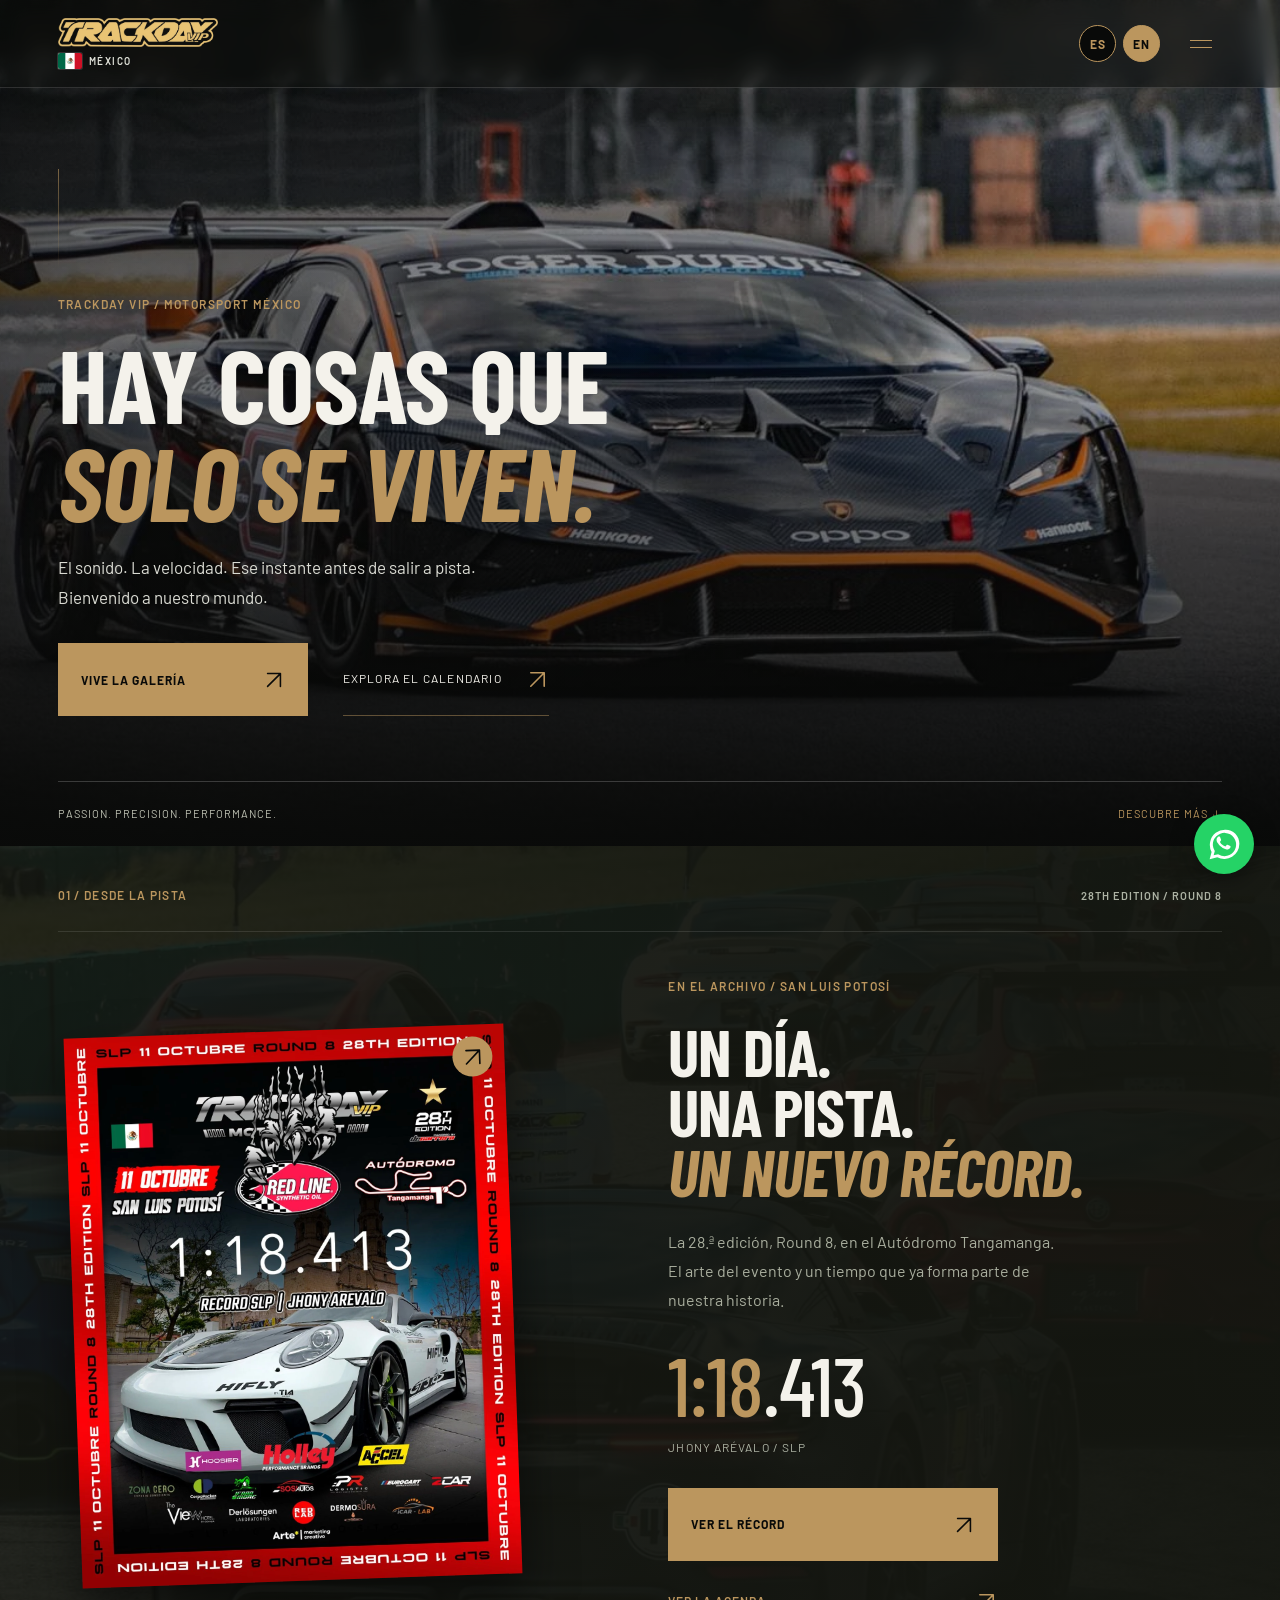
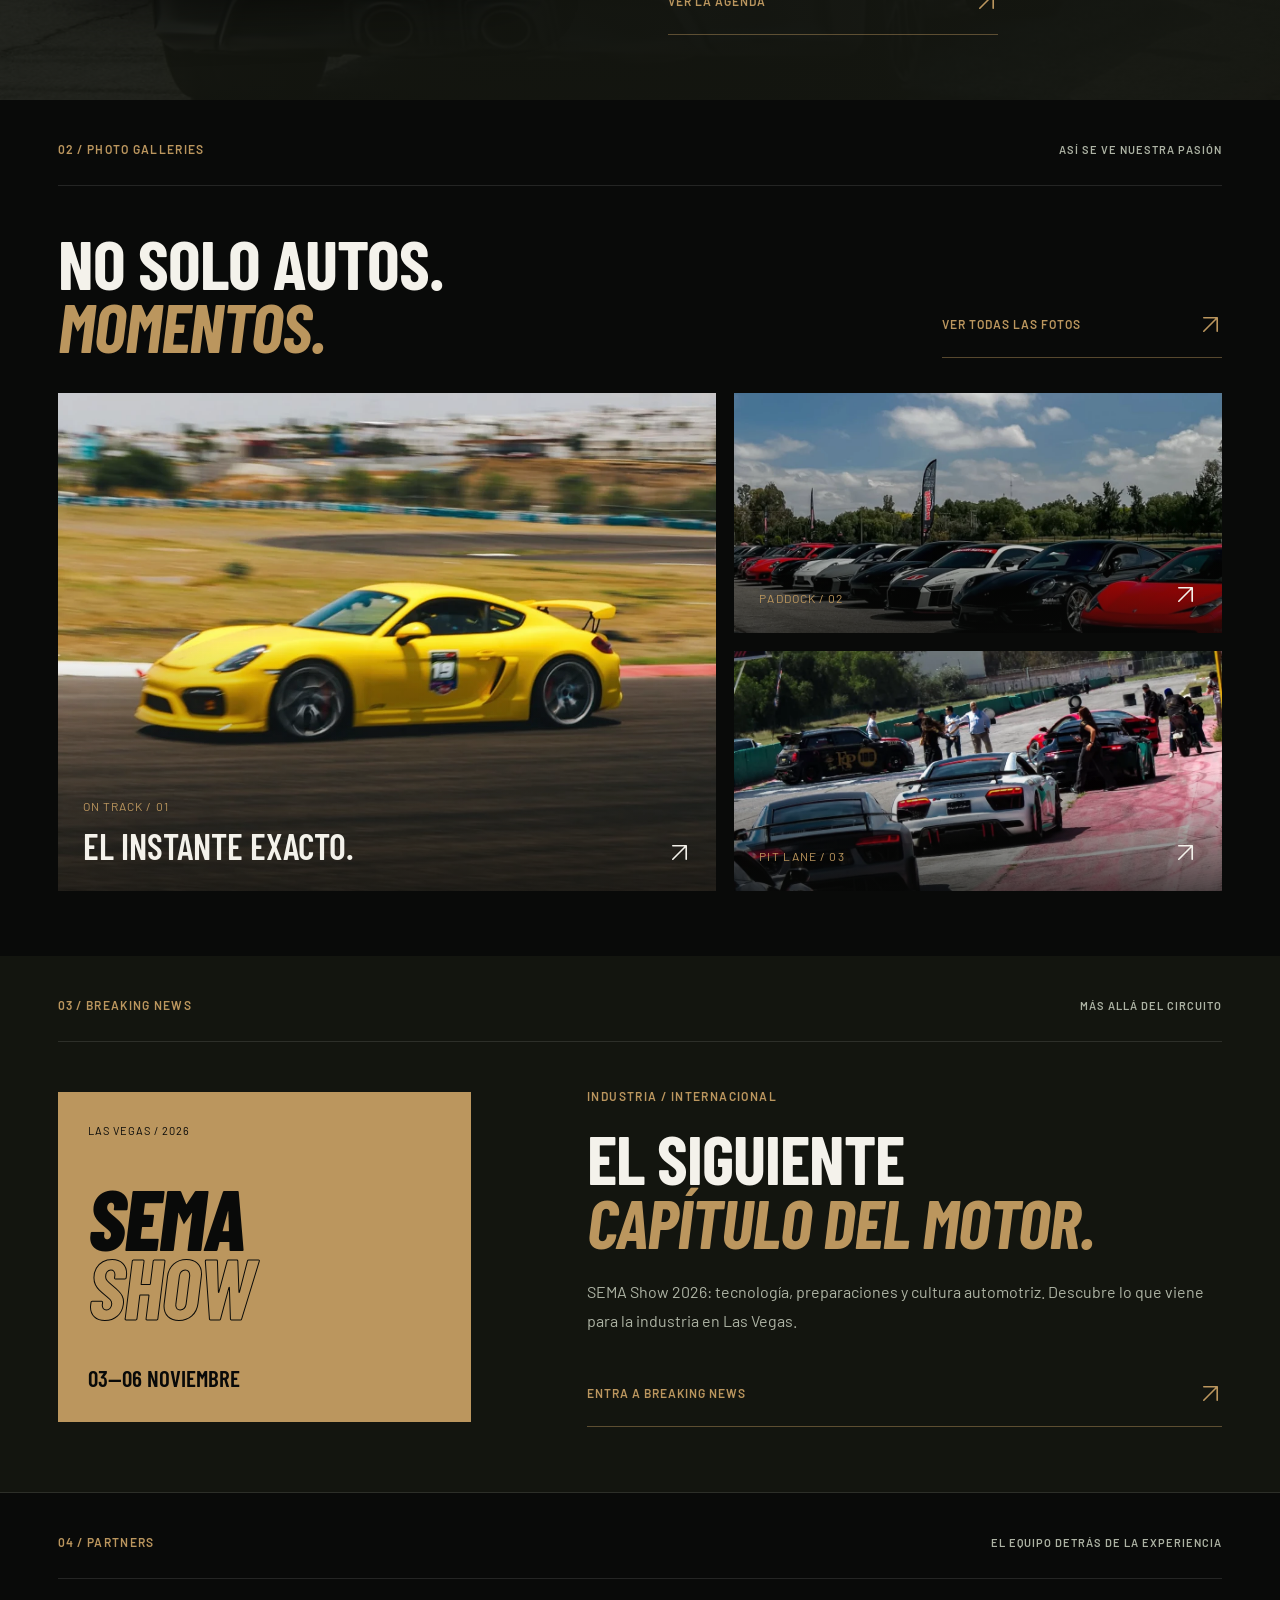
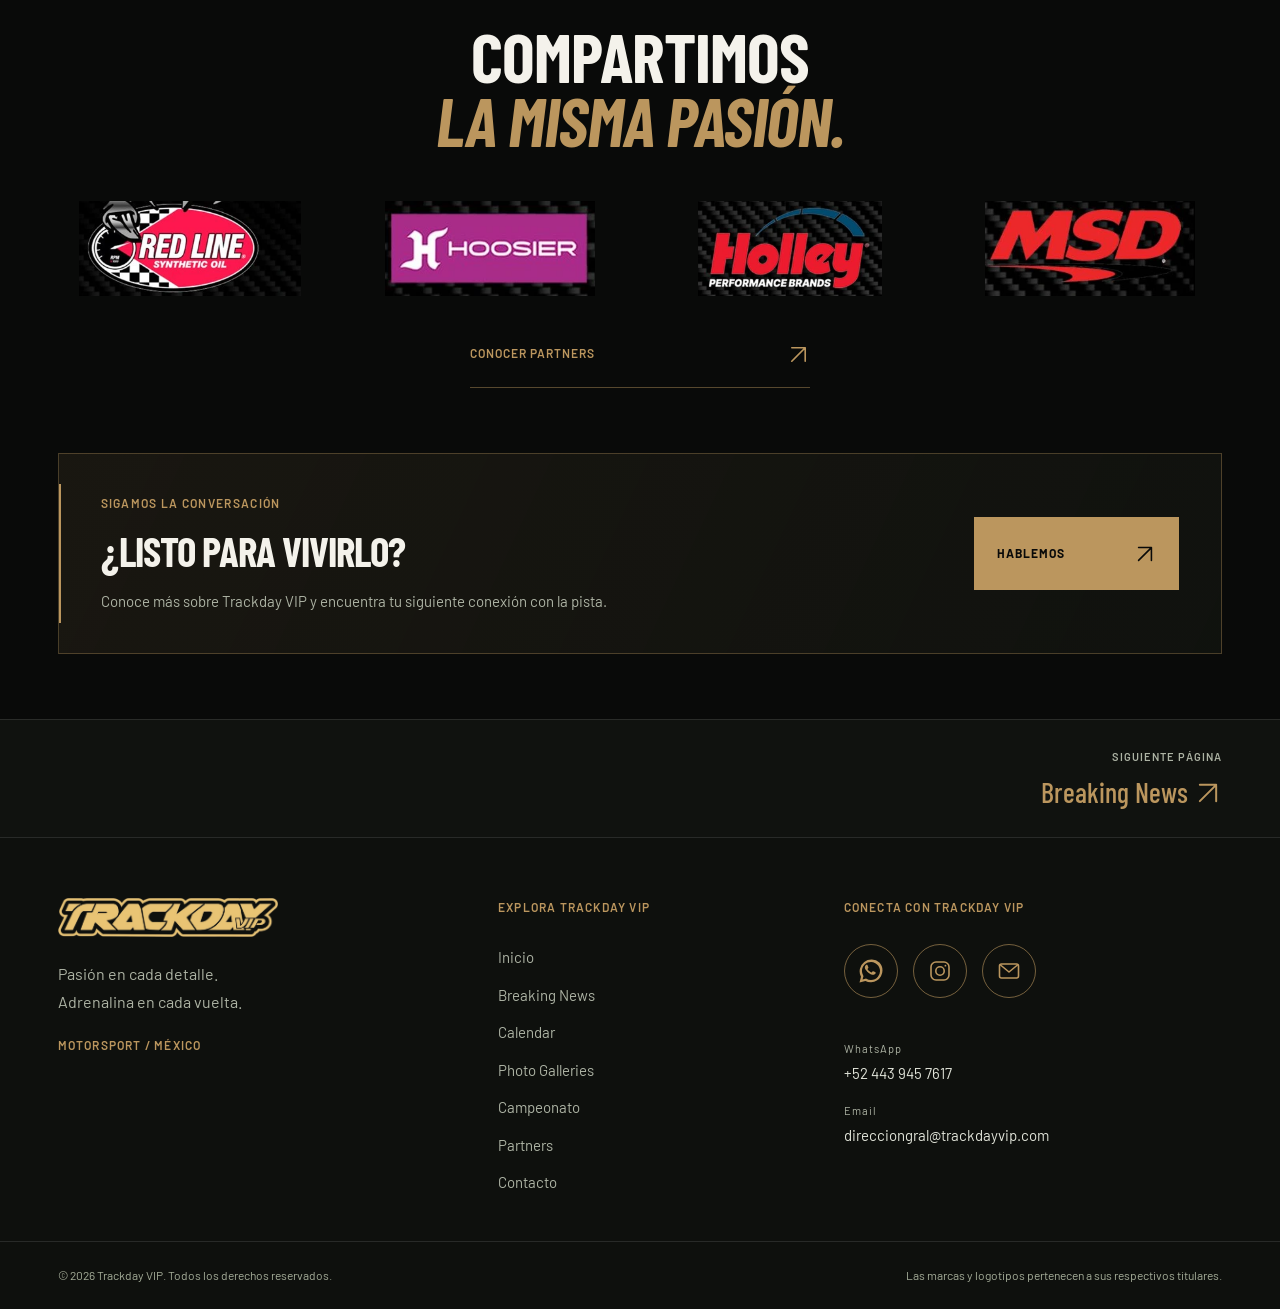
==== commit aa5f22ae: "Add files via upload" ====
--- a/index.html
+++ b/index.html
@@ -1,8 +1,8 @@
 <!doctype html><html lang="es"><head><meta charset="utf-8"><meta name="viewport" content="width=device-width, initial-scale=1"><meta name="theme-color" content="#090a09"><title>Inicio | Trackday VIP</title><meta name="description" content="Inicio — Trackday VIP Motorsport México."><link rel="icon" href="assets/logo.png"><link rel="stylesheet" href="style.css"></head><body data-page="home"><a class="skip" href="#content">Saltar al contenido / Skip to content</a><header class="site-header">
 <a href="index.html" class="edition" aria-label="Trackday VIP — Inicio / Home"><img src="assets/logo.png" alt="Trackday VIP" width="1841" height="330"><span class="country-badge"><img src="assets/mexico.svg" alt="" width="24" height="16"><span data-t="countryLabel">MÉXICO</span></span></a>
-<nav class="desktop-nav" aria-label="Principal"><a href="index.html" data-home aria-current="page" data-t="homeNav">Inicio</a><a href="news.html">Breaking News</a><a href="calendar.html">Calendar</a><a href="gallery.html">Photo Galleries</a><a href="campeonato.html" data-t="navChamp">Campeonato</a><a href="partners.html">Partners</a></nav>
+<nav class="desktop-nav" aria-label="Principal"><a href="index.html" data-home aria-current="page" data-t="homeNav">Inicio</a><a href="news.html">Breaking News</a><a href="calendar.html">Calendar</a><a href="gallery.html">Photo Galleries</a><a href="campeonato.html" data-t="navChamp">Campeonato</a><a href="partners.html">Partners</a><a class="contact-menu-cta" href="contact.html"><span data-t="navContact">Contacto</span></a></nav>
 <div class="header-controls"><div class="languages" role="group" aria-label="Idioma / Language"><button type="button" data-lang="es" aria-label="Español" aria-pressed="true">ES</button><button type="button" data-lang="en" aria-label="English" aria-pressed="false">EN</button></div><button type="button" class="menu-toggle" aria-label="Abrir menú / Open menu" aria-expanded="false" aria-controls="menu"><span></span><span></span></button></div>
-</header><div id="menu" class="menu" hidden><nav aria-label="Menú móvil"><a href="index.html" data-home aria-current="page"><span>00</span><b data-t="homeNav">Inicio</b> <svg class="icon-arrow" viewBox="0 0 24 24" aria-hidden="true" focusable="false"><path d="M5 19 19 5M5 5h14v14"/></svg></a><a href="news.html"><span>01</span>Breaking News <svg class="icon-arrow" viewBox="0 0 24 24" aria-hidden="true" focusable="false"><path d="M5 19 19 5M5 5h14v14"/></svg></a><a href="calendar.html"><span>02</span>Calendar <svg class="icon-arrow" viewBox="0 0 24 24" aria-hidden="true" focusable="false"><path d="M5 19 19 5M5 5h14v14"/></svg></a><a href="gallery.html"><span>03</span>Photo Galleries <svg class="icon-arrow" viewBox="0 0 24 24" aria-hidden="true" focusable="false"><path d="M5 19 19 5M5 5h14v14"/></svg></a><a href="campeonato.html"><span>04</span><b data-t="navChamp">Campeonato</b> <svg class="icon-arrow" viewBox="0 0 24 24" aria-hidden="true" focusable="false"><path d="M5 19 19 5M5 5h14v14"/></svg></a><a href="partners.html"><span>05</span>Partners <svg class="icon-arrow" viewBox="0 0 24 24" aria-hidden="true" focusable="false"><path d="M5 19 19 5M5 5h14v14"/></svg></a></nav><p>TRACKDAY VIP / MOTORSPORT MÉXICO</p></div><main id="content" tabindex="-1"><section class="cinematic-hero">
+</header><div id="menu" class="menu" hidden><nav aria-label="Menú móvil"><a href="index.html" data-home aria-current="page"><span>00</span><b data-t="homeNav">Inicio</b> <svg class="icon-arrow" viewBox="0 0 24 24" aria-hidden="true" focusable="false"><path d="M5 19 19 5M5 5h14v14"/></svg></a><a href="news.html"><span>01</span>Breaking News <svg class="icon-arrow" viewBox="0 0 24 24" aria-hidden="true" focusable="false"><path d="M5 19 19 5M5 5h14v14"/></svg></a><a href="calendar.html"><span>02</span>Calendar <svg class="icon-arrow" viewBox="0 0 24 24" aria-hidden="true" focusable="false"><path d="M5 19 19 5M5 5h14v14"/></svg></a><a href="gallery.html"><span>03</span>Photo Galleries <svg class="icon-arrow" viewBox="0 0 24 24" aria-hidden="true" focusable="false"><path d="M5 19 19 5M5 5h14v14"/></svg></a><a href="campeonato.html"><span>04</span><b data-t="navChamp">Campeonato</b> <svg class="icon-arrow" viewBox="0 0 24 24" aria-hidden="true" focusable="false"><path d="M5 19 19 5M5 5h14v14"/></svg></a><a href="partners.html"><span>05</span>Partners <svg class="icon-arrow" viewBox="0 0 24 24" aria-hidden="true" focusable="false"><path d="M5 19 19 5M5 5h14v14"/></svg></a><a class="contact-menu-cta" href="contact.html"><b data-t="navContact">Contacto</b><span aria-hidden="true"><svg class="icon-arrow" viewBox="0 0 24 24" aria-hidden="true" focusable="false"><path d="M5 19 19 5M5 5h14v14"/></svg></span></a></nav><p>TRACKDAY VIP / MOTORSPORT MÉXICO</p></div><main id="content" tabindex="-1"><section class="cinematic-hero">
 <img class="cinematic-photo" src="assets/hero.webp" alt="Auto de carreras negro y naranja en pista" data-alt="heroAlt" width="1280" height="720" fetchpriority="high">
 <div class="cinematic-shade"></div><span class="hero-hairline" aria-hidden="true"></span>
 <div class="cinematic-caption"><span class="label" data-t="visualKicker">TRACKDAY VIP / MOTORSPORT MÉXICO</span><h1 data-t="visualTitle">HAY COSAS QUE<br><em>SOLO SE VIVEN.</em></h1><p data-t="visualIntro">El sonido. La velocidad. Ese instante antes de salir a pista.<br>Bienvenido a nuestro mundo.</p><div class="cinematic-actions"><a class="gold-button" href="gallery.html"><span data-t="visualGallery">VIVE LA GALERÍA</span><span><svg class="icon-arrow" viewBox="0 0 24 24" aria-hidden="true" focusable="false"><path d="M5 19 19 5M5 5h14v14"/></svg></span></a><a class="hero-text-link" href="calendar.html"><span data-t="visualCalendar">EXPLORA EL CALENDARIO</span><span><svg class="icon-arrow" viewBox="0 0 24 24" aria-hidden="true" focusable="false"><path d="M5 19 19 5M5 5h14v14"/></svg></span></a></div></div>
@@ -19,9 +19,9 @@
 </section>
 <section class="section editorial-news"><div class="section-top"><span class="section-label">03 / BREAKING NEWS</span><span class="micro" data-t="visualNewsTag">MÁS ALLÁ DEL CIRCUITO</span></div><div class="editorial-news-layout"><a class="news-date-tile" href="sema-2026.html" aria-label="SEMA Show 2026"><span>LAS VEGAS / 2026</span><strong>SEMA<br><em>SHOW</em></strong><small data-t="semaDate">03—06 NOVIEMBRE</small></a><div><p class="label" data-t="industry">INDUSTRIA / INTERNACIONAL</p><h2 data-t="visualNewsTitle">EL SIGUIENTE<br><em>CAPÍTULO DEL MOTOR.</em></h2><p data-t="visualNewsBody">SEMA Show 2026: tecnología, preparaciones y cultura automotriz. Descubre lo que viene para la industria en Las Vegas.</p><a href="news.html" class="text-button"><span data-t="visualNewsCta">ENTRA A BREAKING NEWS</span><span><svg class="icon-arrow" viewBox="0 0 24 24" aria-hidden="true" focusable="false"><path d="M5 19 19 5M5 5h14v14"/></svg></span></a></div></div></section>
 <section class="section home-partners"><div class="section-top"><span class="section-label">04 / PARTNERS</span><span class="micro" data-t="partnersTag">EL EQUIPO DETRÁS DE LA EXPERIENCIA</span></div><h2 data-t="visualPartnersTitle">COMPARTIMOS<br><em>LA MISMA PASIÓN.</em></h2><div class="home-partner-strip"><img src="assets/redline.webp" alt="Red Line Synthetic Oil" loading="lazy"><img src="assets/hoosier.webp" alt="Hoosier" loading="lazy"><img src="assets/holley.webp" alt="Holley Performance Brands" loading="lazy"><img src="assets/msd.webp" alt="MSD" loading="lazy"></div><a href="partners.html" class="text-button"><span data-t="homePartnersCta">CONOCER PARTNERS</span><span><svg class="icon-arrow" viewBox="0 0 24 24" aria-hidden="true" focusable="false"><path d="M5 19 19 5M5 5h14v14"/></svg></span></a></section>
-</main><nav class="page-navigation" aria-label="Entre páginas / Between pages"><span></span><a href="news.html"><span class="micro" data-t="nextPage">SIGUIENTE PÁGINA</span><strong>Breaking News <svg class="icon-arrow" viewBox="0 0 24 24" aria-hidden="true" focusable="false"><path d="M5 19 19 5M5 5h14v14"/></svg></strong></a></nav><footer class="full-footer">
+<aside class="contact-invitation"><div><span class="section-label" data-t="inviteLabel">SIGAMOS LA CONVERSACIÓN</span><h2 data-t="inviteTitle_home">¿LISTO PARA VIVIRLO?</h2><p data-t="inviteBody_home">Conoce más sobre Trackday VIP y encuentra tu siguiente conexión con la pista.</p></div><a class="gold-button" href="contact.html?topic=home"><span data-t="inviteCta">HABLEMOS</span><span><svg class="icon-arrow" viewBox="0 0 24 24" aria-hidden="true" focusable="false"><path d="M5 19 19 5M5 5h14v14"/></svg></span></a></aside></main><nav class="page-navigation" aria-label="Entre páginas / Between pages"><span></span><a href="news.html"><span class="micro" data-t="nextPage">SIGUIENTE PÁGINA</span><strong>Breaking News <svg class="icon-arrow" viewBox="0 0 24 24" aria-hidden="true" focusable="false"><path d="M5 19 19 5M5 5h14v14"/></svg></strong></a></nav><footer class="full-footer">
 <div class="footer-main"><div class="footer-brand"><a href="index.html" aria-label="Trackday VIP"><img src="assets/logo.png" alt="Trackday VIP" width="1841" height="330"></a><p data-t="footerBrand">Pasión en cada detalle.<br>Adrenalina en cada vuelta.</p><span class="micro">MOTORSPORT / MÉXICO</span></div>
-<nav class="footer-navigation" aria-label="Explorar / Explore"><h2 data-t="footerExplore">EXPLORA TRACKDAY VIP</h2><a href="index.html" data-t="homeNav">Inicio</a><a href="news.html">Breaking News</a><a href="calendar.html">Calendar</a><a href="gallery.html">Photo Galleries</a><a href="campeonato.html" data-t="navChamp">Campeonato</a><a href="partners.html">Partners</a></nav>
+<nav class="footer-navigation" aria-label="Explorar / Explore"><h2 data-t="footerExplore">EXPLORA TRACKDAY VIP</h2><a href="index.html" data-t="homeNav">Inicio</a><a href="news.html">Breaking News</a><a href="calendar.html">Calendar</a><a href="gallery.html">Photo Galleries</a><a href="campeonato.html" data-t="navChamp">Campeonato</a><a href="partners.html">Partners</a><a href="contact.html" data-t="navContact">Contacto</a></nav>
 <div class="footer-contact"><h2 data-t="footerContact">CONECTA CON TRACKDAY VIP</h2><div class="social-icons" aria-label="Redes sociales y contacto / Social media and contact">
 <a class="social-icon" data-contact="whatsapp" href="https://wa.me/524439457617" target="_blank" rel="noopener noreferrer" aria-label="WhatsApp +52 443 945 7617"><svg viewBox="0 0 24 24" aria-hidden="true"><path d="M20.4 3.6A11.8 11.8 0 0 0 2 17.8L.5 23.5l5.9-1.6A11.8 11.8 0 0 0 23.5 11.4c0-3-1.1-5.7-3.1-7.8ZM12 21a9 9 0 0 1-4.6-1.3l-.3-.2-3.5.9.9-3.4-.2-.3A9 9 0 1 1 12 21Z"/><path d="M8.2 6.5c-.2-.5-.5-.5-.8-.5H7c-.3 0-.7.1-1 .5s-1.2 1.2-1.2 2.8 1.2 3.1 1.4 3.3c.1.2 2.4 3.7 5.8 5.1.8.4 1.4.5 1.9.7.8.2 1.5.2 2.1.1.6-.1 1.8-.8 2.1-1.5s.3-1.4.2-1.5c-.1-.2-.3-.3-.7-.5l-2.2-1c-.3-.1-.5-.2-.8.2l-1 1.2c-.2.2-.4.3-.7.1-.4-.2-1.5-.5-2.8-1.7-1-.9-1.7-2-1.9-2.3-.2-.3 0-.5.2-.7l.5-.6.3-.5c.1-.2 0-.4 0-.6Z" transform="translate(2 1) scale(.8)"/></svg><span>WhatsApp</span></a>
 <a class="social-icon" data-contact="instagram" href="https://www.instagram.com/trackday.vip/" target="_blank" rel="noopener noreferrer" aria-label="Instagram @trackday.vip"><svg viewBox="0 0 24 24" aria-hidden="true" class="stroke-icon"><rect x="3" y="3" width="18" height="18" rx="5"/><circle cx="12" cy="12" r="4.2"/><circle cx="17.4" cy="6.7" r=".9" fill="currentColor" stroke="none"/></svg><span>Instagram</span></a>
@@ -29,4 +29,4 @@
 </div><p class="real-contact-details"><a href="https://wa.me/524439457617" target="_blank" rel="noopener noreferrer"><span>WhatsApp</span>+52 443 945 7617</a><a href="mailto:direcciongral@trackdayvip.com"><span data-t="emailShort">Email</span>direcciongral@trackdayvip.com</a></p><p id="contact-status" role="status" aria-live="polite"></p></div></div>
 <div class="footer-legal"><span>© <span id="year">2026</span> Trackday VIP. <span data-t="rights">Todos los derechos reservados.</span></span><span data-t="trademarkNotice">Las marcas y logotipos pertenecen a sus respectivos titulares.</span></div>
 </footer>
-<nav class="mobile-dock" aria-label="Accesos rápidos / Quick navigation"><a href="news.html" aria-label="Breaking News"><svg viewBox="0 0 24 24"><path d="M4 4h16v16H4zM8 8h8M8 12h8M8 16h4"/></svg><span>News</span></a><a href="calendar.html" aria-label="Calendar"><svg viewBox="0 0 24 24"><path d="M4 6h16v14H4zM8 3v6M16 3v6M4 11h16"/></svg><span>Calendar</span></a><a href="gallery.html" aria-label="Photo Galleries"><svg viewBox="0 0 24 24"><path d="M3 5h18v15H3zM3 17l6-6 4 4 3-3 5 5"/><circle cx="16" cy="9" r="1"/></svg><span>Photos</span></a><a href="campeonato.html" aria-label="Campeonato / Championship"><svg viewBox="0 0 24 24"><path d="M5 21V3l15 2-4 5 4 5-15-2"/></svg><span data-t="dockChamp">Campeonato</span></a><a href="partners.html" aria-label="Partners"><svg viewBox="0 0 24 24"><path d="M8 14l6-6M9 7l2-2a5 5 0 017 7l-2 2M15 17l-2 2a5 5 0 01-7-7l2-2"/></svg><span>Partners</span></a></nav><dialog id="detail-dialog"><div class="dialog-toolbar"><span class="micro">TRACKDAY VIP / MOTORSPORT</span><button type="button" class="dialog-close arrow-button" aria-label="Cerrar / Close">×</button></div><div id="detail-content"></div></dialog><dialog id="photo-dialog"><div class="dialog-toolbar"><span class="micro" id="viewer-caption">PHOTO GALLERIES</span><button type="button" class="dialog-close arrow-button" aria-label="Cerrar / Close">×</button></div><img id="viewer-image" alt=""><div class="viewer-controls"><button type="button" id="viewer-prev" class="arrow-button" aria-label="Foto anterior / Previous photo"><svg class="icon-arrow" viewBox="0 0 24 24" aria-hidden="true" focusable="false"><path d="M20 12H4m7-7-7 7 7 7"/></svg></button><span class="micro" id="viewer-count"></span><button type="button" id="viewer-next" class="arrow-button" aria-label="Foto siguiente / Next photo"><svg class="icon-arrow" viewBox="0 0 24 24" aria-hidden="true" focusable="false"><path d="M4 12h16M13 5l7 7-7 7"/></svg></button></div></dialog><a class="floating-whatsapp-main" data-contact="whatsapp" href="https://wa.me/524439457617" target="_blank" rel="noopener noreferrer" aria-label="WhatsApp +52 443 945 7617"><span data-t="whatsappChat">Escríbenos por WhatsApp</span><svg viewBox="0 0 24 24" aria-hidden="true"><path d="M20.4 3.6A11.8 11.8 0 0 0 2 17.8L.5 23.5l5.9-1.6A11.8 11.8 0 0 0 23.5 11.4c0-3-1.1-5.7-3.1-7.8ZM12 21a9 9 0 0 1-4.6-1.3l-.3-.2-3.5.9.9-3.4-.2-.3A9 9 0 1 1 12 21Z"/><path d="M8.2 6.5c-.2-.5-.5-.5-.8-.5H7c-.3 0-.7.1-1 .5s-1.2 1.2-1.2 2.8 1.2 3.1 1.4 3.3c.1.2 2.4 3.7 5.8 5.1.8.4 1.4.5 1.9.7.8.2 1.5.2 2.1.1.6-.1 1.8-.8 2.1-1.5s.3-1.4.2-1.5c-.1-.2-.3-.3-.7-.5l-2.2-1c-.3-.1-.5-.2-.8.2l-1 1.2c-.2.2-.4.3-.7.1-.4-.2-1.5-.5-2.8-1.7-1-.9-1.7-2-1.9-2.3-.2-.3 0-.5.2-.7l.5-.6.3-.5c.1-.2 0-.4 0-.6Z" transform="translate(2 1) scale(.8)"/></svg></a><script src="site-config.js"></script><script src="content.js"></script><script src="script.js"></script></body></html>+<nav class="mobile-dock" aria-label="Accesos rápidos / Quick navigation"><a href="news.html" aria-label="Breaking News"><svg viewBox="0 0 24 24"><path d="M4 4h16v16H4zM8 8h8M8 12h8M8 16h4"/></svg><span>News</span></a><a href="calendar.html" aria-label="Calendar"><svg viewBox="0 0 24 24"><path d="M4 6h16v14H4zM8 3v6M16 3v6M4 11h16"/></svg><span>Calendar</span></a><a href="gallery.html" aria-label="Photo Galleries"><svg viewBox="0 0 24 24"><path d="M3 5h18v15H3zM3 17l6-6 4 4 3-3 5 5"/><circle cx="16" cy="9" r="1"/></svg><span>Photos</span></a><a href="campeonato.html" aria-label="Campeonato / Championship"><svg viewBox="0 0 24 24"><path d="M5 21V3l15 2-4 5 4 5-15-2"/></svg><span data-t="dockChamp">Campeonato</span></a><a href="partners.html" aria-label="Partners"><svg viewBox="0 0 24 24"><path d="M8 14l6-6M9 7l2-2a5 5 0 017 7l-2 2M15 17l-2 2a5 5 0 01-7-7l2-2"/></svg><span>Partners</span></a><a href="contact.html" aria-label="Contacto / Contact"><span data-t="navContact">Contacto</span></a></nav><dialog id="detail-dialog"><div class="dialog-toolbar"><span class="micro">TRACKDAY VIP / MOTORSPORT</span><button type="button" class="dialog-close arrow-button" aria-label="Cerrar / Close">×</button></div><div id="detail-content"></div></dialog><dialog id="photo-dialog"><div class="dialog-toolbar"><span class="micro" id="viewer-caption">PHOTO GALLERIES</span><button type="button" class="dialog-close arrow-button" aria-label="Cerrar / Close">×</button></div><img id="viewer-image" alt=""><div class="viewer-controls"><button type="button" id="viewer-prev" class="arrow-button" aria-label="Foto anterior / Previous photo"><svg class="icon-arrow" viewBox="0 0 24 24" aria-hidden="true" focusable="false"><path d="M20 12H4m7-7-7 7 7 7"/></svg></button><span class="micro" id="viewer-count"></span><button type="button" id="viewer-next" class="arrow-button" aria-label="Foto siguiente / Next photo"><svg class="icon-arrow" viewBox="0 0 24 24" aria-hidden="true" focusable="false"><path d="M4 12h16M13 5l7 7-7 7"/></svg></button></div></dialog><a class="floating-whatsapp-main" data-contact="whatsapp" href="https://wa.me/524439457617" target="_blank" rel="noopener noreferrer" aria-label="WhatsApp +52 443 945 7617"><span data-t="whatsappChat">Escríbenos por WhatsApp</span><svg viewBox="0 0 24 24" aria-hidden="true"><path d="M20.4 3.6A11.8 11.8 0 0 0 2 17.8L.5 23.5l5.9-1.6A11.8 11.8 0 0 0 23.5 11.4c0-3-1.1-5.7-3.1-7.8ZM12 21a9 9 0 0 1-4.6-1.3l-.3-.2-3.5.9.9-3.4-.2-.3A9 9 0 1 1 12 21Z"/><path d="M8.2 6.5c-.2-.5-.5-.5-.8-.5H7c-.3 0-.7.1-1 .5s-1.2 1.2-1.2 2.8 1.2 3.1 1.4 3.3c.1.2 2.4 3.7 5.8 5.1.8.4 1.4.5 1.9.7.8.2 1.5.2 2.1.1.6-.1 1.8-.8 2.1-1.5s.3-1.4.2-1.5c-.1-.2-.3-.3-.7-.5l-2.2-1c-.3-.1-.5-.2-.8.2l-1 1.2c-.2.2-.4.3-.7.1-.4-.2-1.5-.5-2.8-1.7-1-.9-1.7-2-1.9-2.3-.2-.3 0-.5.2-.7l.5-.6.3-.5c.1-.2 0-.4 0-.6Z" transform="translate(2 1) scale(.8)"/></svg></a><script src="site-config.js"></script><script src="content.js"></script><script src="script.js"></script></body></html>
--- a/style.css
+++ b/style.css
@@ -371,3 +371,79 @@
 .real-contact-details{margin-top:42px;gap:18px}
 .real-contact-details>a{font-size:15px}
 }
+/* A destination for conversation, with a relevant invitation on every page. */
+.contact-invitation{margin:0 4.5% 65px;padding:38px 42px;border:1px solid #bb965e55;background:linear-gradient(115deg,#bb965e17,#11130fd9);display:flex;align-items:center;justify-content:space-between;gap:45px;position:relative;isolation:isolate}
+.contact-invitation:before{content:'';position:absolute;left:0;top:30px;bottom:30px;width:2px;background:var(--gold)}
+.contact-invitation>div{max-width:760px}
+.contact-invitation h2{font-size:clamp(30px,3.2vw,45px);line-height:1.05;margin:16px 0}
+.contact-invitation p{font-size:15px;line-height:1.8;color:var(--muted);margin:0}
+.contact-invitation>.gold-button{min-width:205px;flex-shrink:0;font-size:12px}
+.contact-page .section-top{margin-bottom:35px}
+.contact-intro-layout{display:grid;grid-template-columns:1.05fr 1fr;gap:7%;align-items:center;margin-bottom:50px}
+.contact-heading>.label{font-size:12px;margin-bottom:20px}
+.contact-heading h1{font-size:clamp(48px,5.2vw,78px);line-height:.98}
+.contact-intro{font-size:17px;line-height:1.8;color:var(--muted);margin:28px 0}
+.inquiry-context{font-size:12px;line-height:1.7;color:var(--gold);padding:13px 16px;border-left:2px solid var(--gold);background:#bb965e0d;margin:25px 0}
+.inquiry-context[hidden]{display:none}
+.contact-country{display:flex;align-items:center;gap:12px;font-size:11px;letter-spacing:1.4px;margin-top:28px;color:#c2c7b8}
+.contact-country img{width:30px;height:20px;border-radius:2px}
+.contact-photo{position:relative;aspect-ratio:5/4;overflow:hidden}
+.contact-photo>img{width:100%;height:100%;object-fit:cover;object-position:center 50%}
+.contact-photo:after{content:'';position:absolute;inset:0;background:linear-gradient(transparent 30%,#090a09d9)}
+.contact-photo-caption{position:absolute;left:28px;bottom:28px;z-index:1}
+.contact-photo-caption>small{font-size:11px;letter-spacing:2px;color:var(--gold)}
+.contact-photo-caption>strong{font:600 36px/1.05 var(--display);display:block;margin-top:13px}
+.contact-platforms{display:grid;grid-template-columns:repeat(3,minmax(0,1fr));gap:20px}
+.contact-platform{position:relative;padding:30px 25px;border:1px solid var(--line);background:#151810;display:flex;flex-direction:column;align-items:flex-start;transition:border-color .25s,transform .25s,background .25s;min-width:0}
+.contact-platform:hover{transform:translateY(-5px);border-color:var(--gold);background:#1a1c14}
+.platform-icon{width:56px;height:56px;border:1px solid #bb965e70;border-radius:50%;display:grid;place-items:center;color:var(--gold);margin-bottom:28px}
+.platform-icon>svg{width:27px;height:27px;fill:currentColor}
+.platform-icon>svg.stroke-icon{fill:none;stroke:currentColor;stroke-width:1.6;stroke-linecap:round;stroke-linejoin:round}
+.contact-whatsapp .platform-icon{background:#25d366;color:#fff;border-color:#25d366}
+.platform-order{position:absolute;top:37px;right:26px;font-size:12px;letter-spacing:1px;color:var(--muted)}
+.contact-platform h2{font-size:38px;line-height:1.1}
+.contact-platform>p{font-size:15px;line-height:1.75;color:var(--muted);margin:20px 0 25px}
+.platform-address{font-size:13px;line-height:1.7;color:#d6dccd;overflow-wrap:anywhere;margin-top:auto;width:100%}
+.platform-cta{display:flex;align-items:center;justify-content:space-between;gap:12px;width:100%;font-size:11px;font-weight:600;line-height:1.6;letter-spacing:.6px;color:var(--gold);border-top:1px solid var(--line);padding-top:22px;margin-top:24px}
+.platform-cta .icon-arrow{width:22px;height:22px}
+.contact-signoff{font-size:15px;line-height:1.8;color:var(--muted);text-align:center;margin:35px auto 0;max-width:700px}
+@media(max-width:1360px){.desktop-nav{display:none}.menu-toggle{display:block}}
+@media(max-width:760px){
+.contact-invitation{margin:0 6% 42px;padding:27px 24px;display:block}
+.contact-invitation h2{font-size:34px;line-height:1.08}
+.contact-invitation p{font-size:14px}
+.contact-invitation>.gold-button{margin-top:25px;min-width:0;width:100%;font-size:12px;padding:17px 20px}
+.contact-intro-layout{display:flex;flex-direction:column;gap:30px;margin-bottom:30px}
+.contact-heading>.label{font-size:11px;letter-spacing:.8px;margin-bottom:20px}
+.contact-heading h1{font-size:clamp(43px,11.5vw,63px)}
+.contact-intro{font-size:15px;line-height:1.8;margin:25px 0}
+.inquiry-context{font-size:12px}
+.contact-country{font-size:11px;letter-spacing:.8px;margin-top:24px}
+.contact-photo{width:100%;aspect-ratio:4/3}
+.contact-photo-caption{left:23px;bottom:23px}
+.contact-photo-caption>strong{font-size:32px}
+.contact-platforms{grid-template-columns:1fr;gap:18px}
+.contact-platform{padding:27px 24px}
+.platform-icon{margin-bottom:23px}
+.contact-platform h2{font-size:36px}
+.contact-platform>p{font-size:15px;margin:18px 0 23px}
+.platform-address{font-size:14px}
+.platform-cta{font-size:12px}
+.contact-signoff{font-size:14px;margin-top:28px;text-align:left}
+.mobile-dock a{width:16.666%;min-width:0;font-size:12px}
+.mobile-dock svg{width:22px;height:22px}
+}
+@media(max-width:360px){.mobile-dock a{font-size:11.5px}.contact-invitation{padding:25px 21px}.contact-invitation h2{font-size:30px}.platform-address{font-size:13px}}
+/* Contact stands apart as the menu's primary action. */
+.contact-menu-icon{width:19px;height:19px;fill:none;stroke:currentColor;stroke-width:1.6;stroke-linejoin:round;stroke-linecap:round;flex-shrink:0}
+.desktop-nav a.contact-menu-cta{display:flex;align-items:center;gap:9px;margin-left:10px;padding:13px 19px;border:1px solid var(--gold);border-radius:999px;background:var(--gold);color:var(--ink);font-weight:700}
+.desktop-nav a.contact-menu-cta:hover{background:#c9a975;border-color:#c9a975;color:var(--ink)}
+.desktop-nav a.contact-menu-cta[aria-current=page]{background:var(--ink);color:var(--gold);border-color:var(--gold)}
+.menu a.contact-menu-cta{display:flex;align-items:center;gap:15px;margin-top:24px;padding:18px 23px;background:var(--gold);color:var(--ink);border:1px solid var(--gold);border-radius:12px;font-size:30px}
+.menu a.contact-menu-cta .contact-menu-icon{width:25px;height:25px}
+.menu a.contact-menu-cta>span:last-child{margin:0 0 0 auto;font:inherit;color:inherit}
+.menu a.contact-menu-cta[aria-current=page]{background:#11130f;color:var(--gold)}
+@media(max-width:760px){
+.mobile-dock a[href="contact.html"]{background:var(--gold);color:var(--ink);border:1px solid var(--gold);border-radius:10px}
+.mobile-dock a[href="contact.html"][aria-current=page]{background:var(--ink);color:var(--gold)}
+}
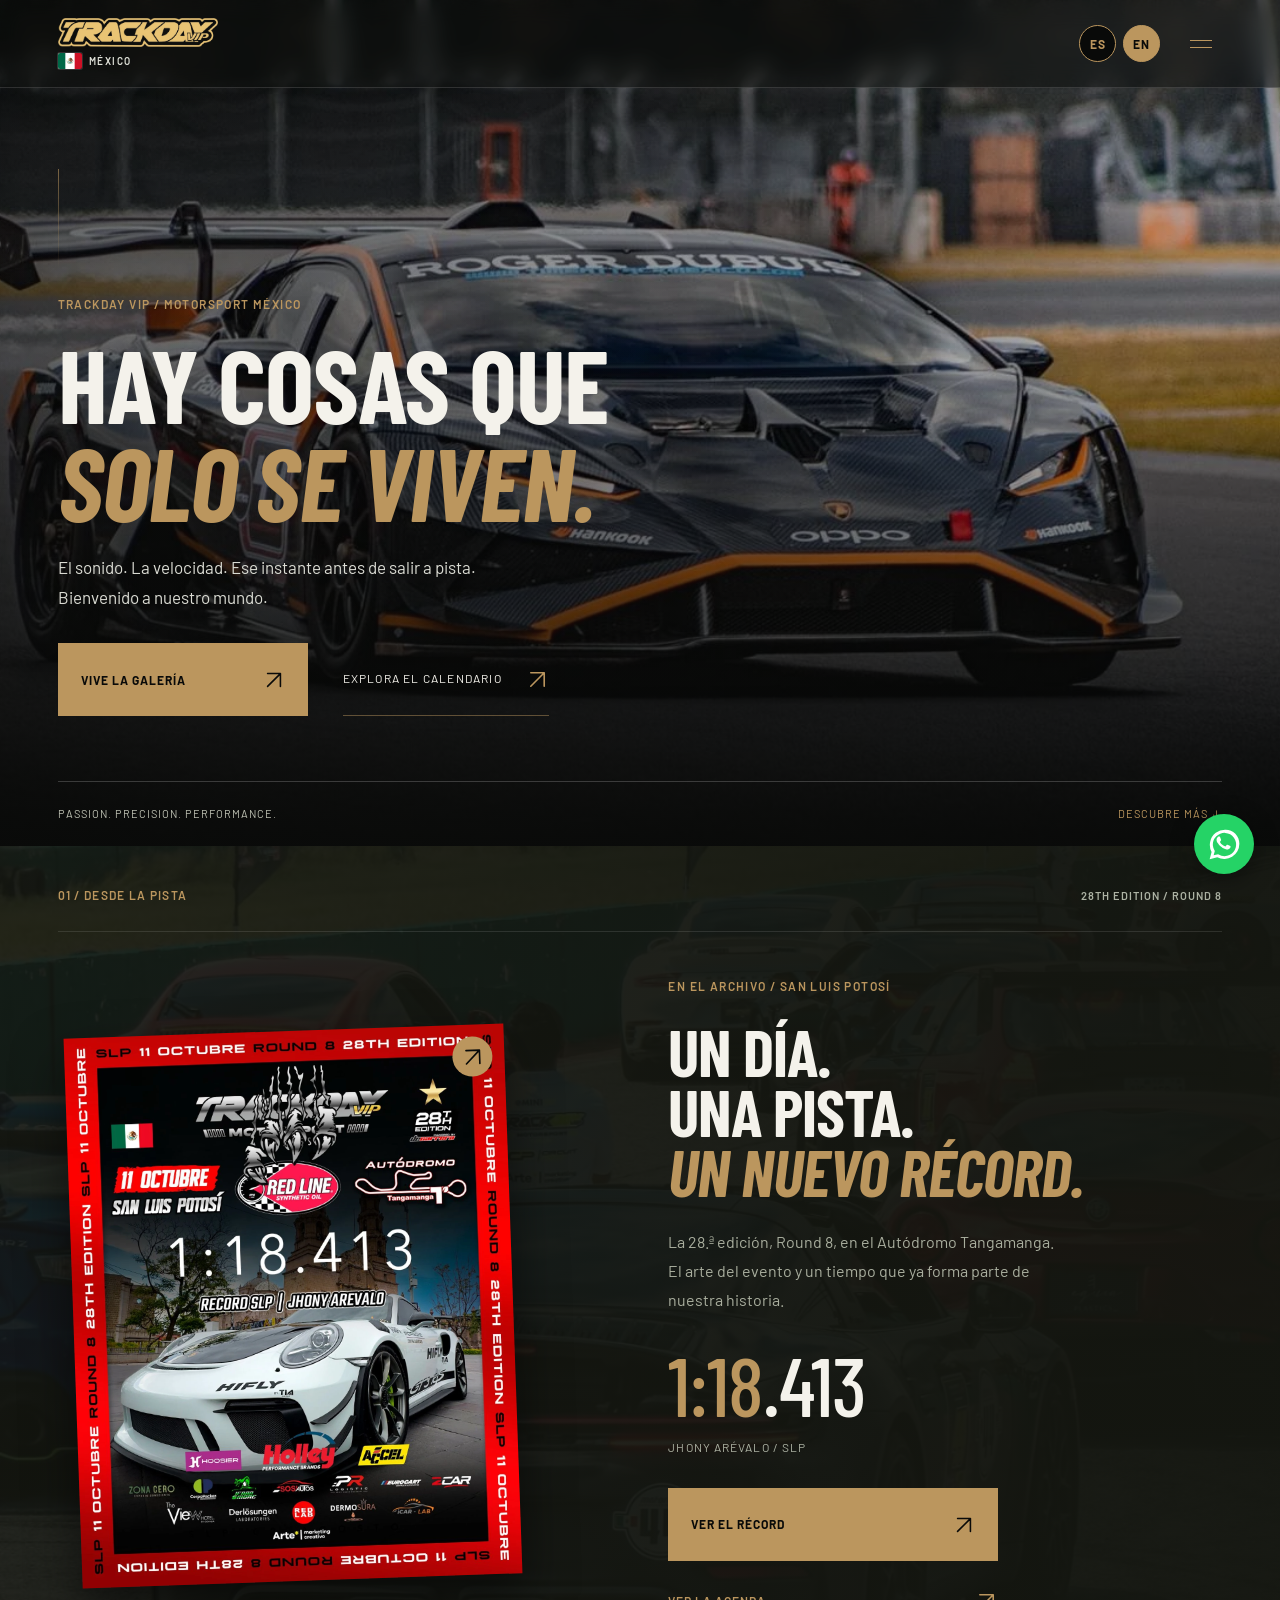
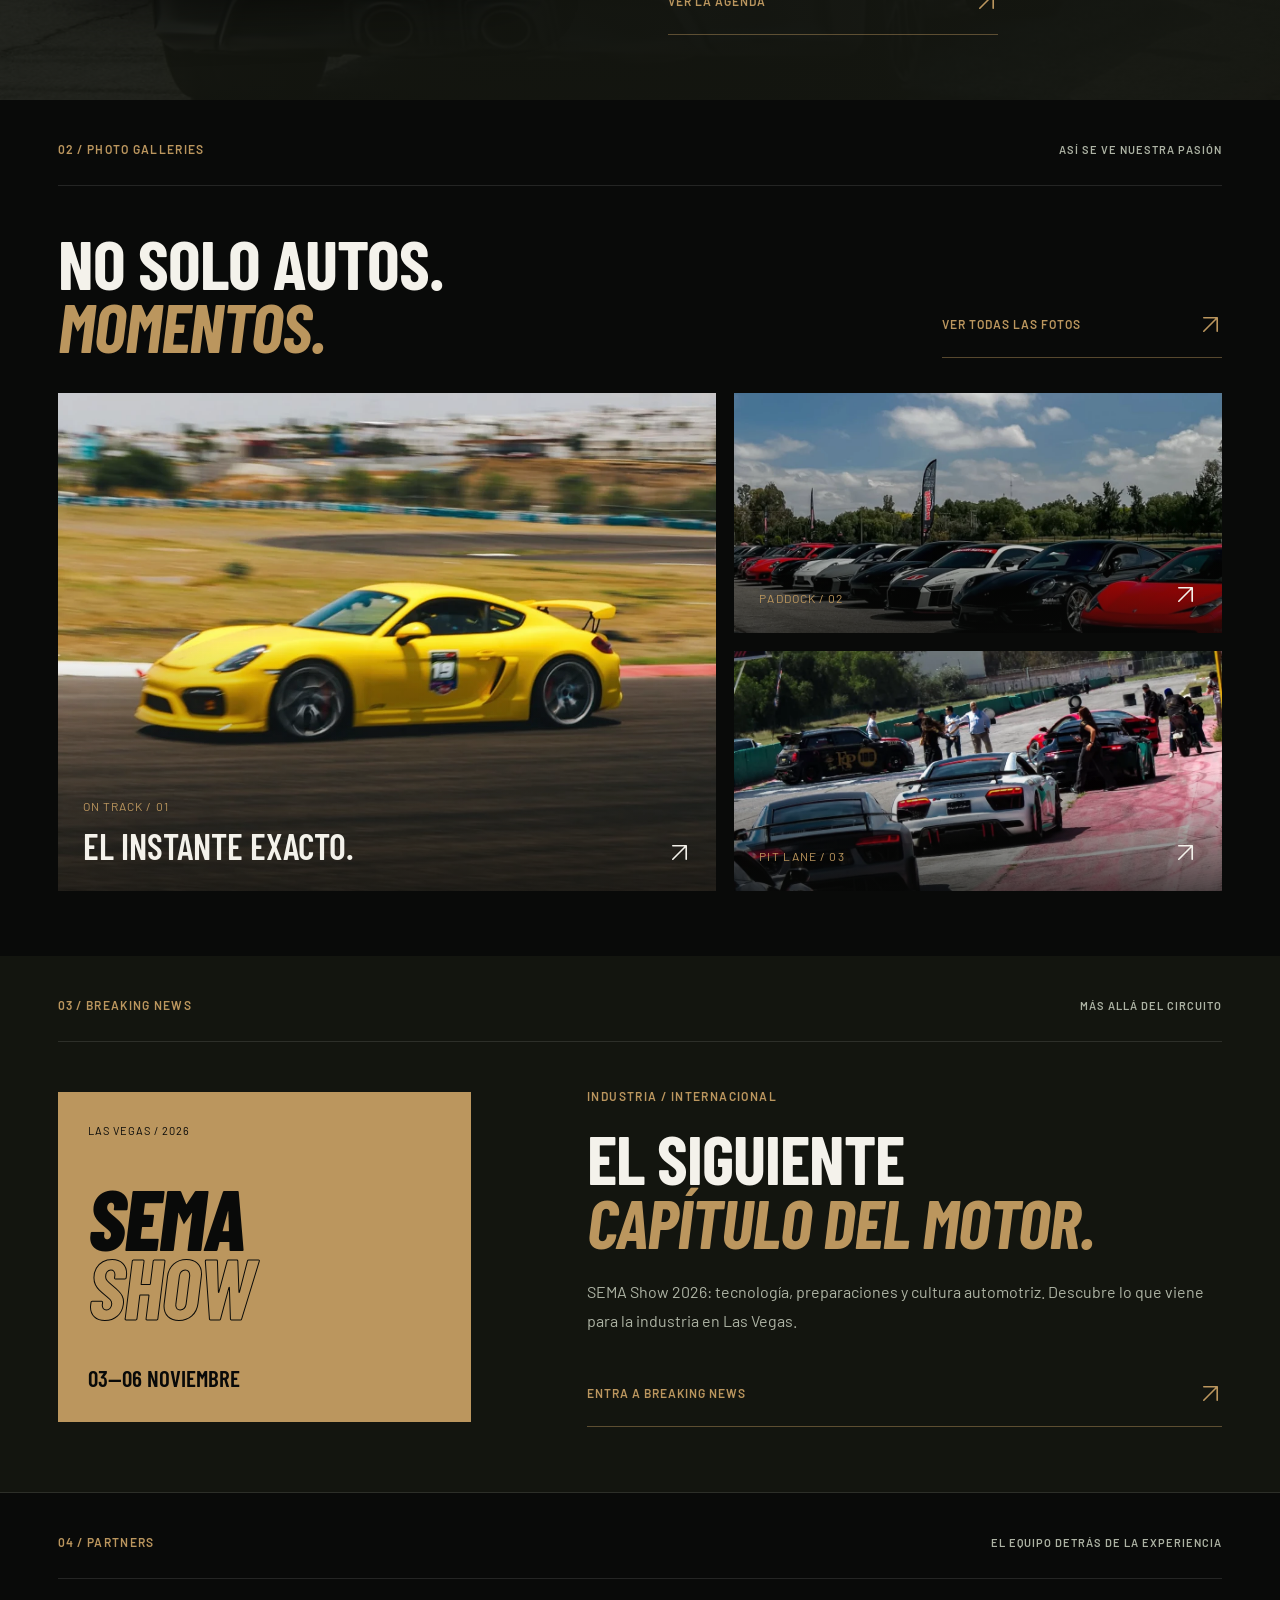
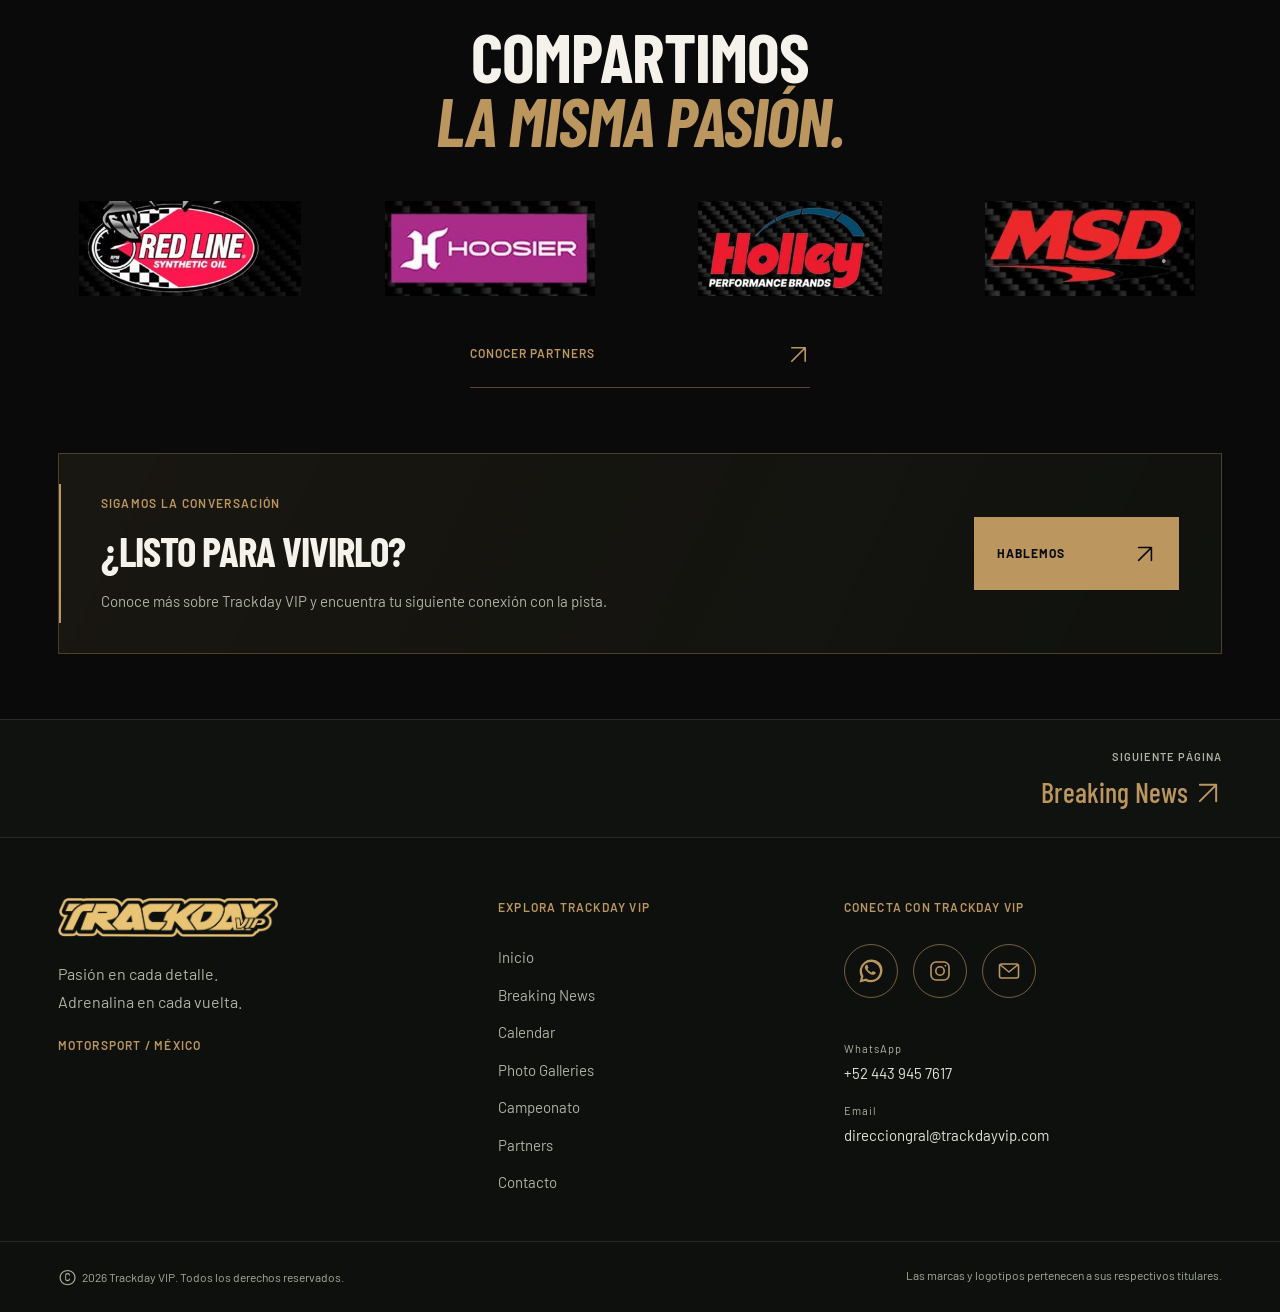
==== commit 54a5b7f4: "Add files via upload" ====
--- a/index.html
+++ b/index.html
@@ -1,4 +1,4 @@
-<!doctype html><html lang="es"><head><meta charset="utf-8"><meta name="viewport" content="width=device-width, initial-scale=1"><meta name="theme-color" content="#090a09"><title>Inicio | Trackday VIP</title><meta name="description" content="Inicio — Trackday VIP Motorsport México."><link rel="icon" href="assets/logo.png"><link rel="stylesheet" href="style.css"></head><body data-page="home"><a class="skip" href="#content">Saltar al contenido / Skip to content</a><header class="site-header">
+<!doctype html><html lang="es"><head><meta charset="utf-8"><meta name="viewport" content="width=device-width, initial-scale=1"><meta name="theme-color" content="#090a09"><title>Inicio | Trackday VIP</title><meta name="description" content="Inicio — Trackday VIP Motorsport México."><link rel="icon" href="assets/logo.png"><link rel="stylesheet" href="style.css?v=6715873efea0"></head><body data-page="home"><a class="skip" href="#content">Saltar al contenido / Skip to content</a><header class="site-header">
 <a href="index.html" class="edition" aria-label="Trackday VIP — Inicio / Home"><img src="assets/logo.png" alt="Trackday VIP" width="1841" height="330"><span class="country-badge"><img src="assets/mexico.svg" alt="" width="24" height="16"><span data-t="countryLabel">MÉXICO</span></span></a>
 <nav class="desktop-nav" aria-label="Principal"><a href="index.html" data-home aria-current="page" data-t="homeNav">Inicio</a><a href="news.html">Breaking News</a><a href="calendar.html">Calendar</a><a href="gallery.html">Photo Galleries</a><a href="campeonato.html" data-t="navChamp">Campeonato</a><a href="partners.html">Partners</a><a class="contact-menu-cta" href="contact.html"><span data-t="navContact">Contacto</span></a></nav>
 <div class="header-controls"><div class="languages" role="group" aria-label="Idioma / Language"><button type="button" data-lang="es" aria-label="Español" aria-pressed="true">ES</button><button type="button" data-lang="en" aria-label="English" aria-pressed="false">EN</button></div><button type="button" class="menu-toggle" aria-label="Abrir menú / Open menu" aria-expanded="false" aria-controls="menu"><span></span><span></span></button></div>
@@ -27,6 +27,6 @@
 <a class="social-icon" data-contact="instagram" href="https://www.instagram.com/trackday.vip/" target="_blank" rel="noopener noreferrer" aria-label="Instagram @trackday.vip"><svg viewBox="0 0 24 24" aria-hidden="true" class="stroke-icon"><rect x="3" y="3" width="18" height="18" rx="5"/><circle cx="12" cy="12" r="4.2"/><circle cx="17.4" cy="6.7" r=".9" fill="currentColor" stroke="none"/></svg><span>Instagram</span></a>
 <a class="social-icon" data-contact="email" href="mailto:direcciongral@trackdayvip.com" aria-label="Email direcciongral@trackdayvip.com"><svg viewBox="0 0 24 24" aria-hidden="true" class="stroke-icon"><rect x="2.5" y="5" width="19" height="14" rx="2"/><path d="m3.5 6 8.5 7 8.5-7"/></svg><span data-t="emailShort">Email</span></a>
 </div><p class="real-contact-details"><a href="https://wa.me/524439457617" target="_blank" rel="noopener noreferrer"><span>WhatsApp</span>+52 443 945 7617</a><a href="mailto:direcciongral@trackdayvip.com"><span data-t="emailShort">Email</span>direcciongral@trackdayvip.com</a></p><p id="contact-status" role="status" aria-live="polite"></p></div></div>
-<div class="footer-legal"><span>© <span id="year">2026</span> Trackday VIP. <span data-t="rights">Todos los derechos reservados.</span></span><span data-t="trademarkNotice">Las marcas y logotipos pertenecen a sus respectivos titulares.</span></div>
+<div class="footer-legal"><span><span class="copyright-symbol">©</span> <span id="year">2026</span> Trackday VIP. <span data-t="rights">Todos los derechos reservados.</span></span><span data-t="trademarkNotice">Las marcas y logotipos pertenecen a sus respectivos titulares.</span></div>
 </footer>
-<nav class="mobile-dock" aria-label="Accesos rápidos / Quick navigation"><a href="news.html" aria-label="Breaking News"><svg viewBox="0 0 24 24"><path d="M4 4h16v16H4zM8 8h8M8 12h8M8 16h4"/></svg><span>News</span></a><a href="calendar.html" aria-label="Calendar"><svg viewBox="0 0 24 24"><path d="M4 6h16v14H4zM8 3v6M16 3v6M4 11h16"/></svg><span>Calendar</span></a><a href="gallery.html" aria-label="Photo Galleries"><svg viewBox="0 0 24 24"><path d="M3 5h18v15H3zM3 17l6-6 4 4 3-3 5 5"/><circle cx="16" cy="9" r="1"/></svg><span>Photos</span></a><a href="campeonato.html" aria-label="Campeonato / Championship"><svg viewBox="0 0 24 24"><path d="M5 21V3l15 2-4 5 4 5-15-2"/></svg><span data-t="dockChamp">Campeonato</span></a><a href="partners.html" aria-label="Partners"><svg viewBox="0 0 24 24"><path d="M8 14l6-6M9 7l2-2a5 5 0 017 7l-2 2M15 17l-2 2a5 5 0 01-7-7l2-2"/></svg><span>Partners</span></a><a href="contact.html" aria-label="Contacto / Contact"><span data-t="navContact">Contacto</span></a></nav><dialog id="detail-dialog"><div class="dialog-toolbar"><span class="micro">TRACKDAY VIP / MOTORSPORT</span><button type="button" class="dialog-close arrow-button" aria-label="Cerrar / Close">×</button></div><div id="detail-content"></div></dialog><dialog id="photo-dialog"><div class="dialog-toolbar"><span class="micro" id="viewer-caption">PHOTO GALLERIES</span><button type="button" class="dialog-close arrow-button" aria-label="Cerrar / Close">×</button></div><img id="viewer-image" alt=""><div class="viewer-controls"><button type="button" id="viewer-prev" class="arrow-button" aria-label="Foto anterior / Previous photo"><svg class="icon-arrow" viewBox="0 0 24 24" aria-hidden="true" focusable="false"><path d="M20 12H4m7-7-7 7 7 7"/></svg></button><span class="micro" id="viewer-count"></span><button type="button" id="viewer-next" class="arrow-button" aria-label="Foto siguiente / Next photo"><svg class="icon-arrow" viewBox="0 0 24 24" aria-hidden="true" focusable="false"><path d="M4 12h16M13 5l7 7-7 7"/></svg></button></div></dialog><a class="floating-whatsapp-main" data-contact="whatsapp" href="https://wa.me/524439457617" target="_blank" rel="noopener noreferrer" aria-label="WhatsApp +52 443 945 7617"><span data-t="whatsappChat">Escríbenos por WhatsApp</span><svg viewBox="0 0 24 24" aria-hidden="true"><path d="M20.4 3.6A11.8 11.8 0 0 0 2 17.8L.5 23.5l5.9-1.6A11.8 11.8 0 0 0 23.5 11.4c0-3-1.1-5.7-3.1-7.8ZM12 21a9 9 0 0 1-4.6-1.3l-.3-.2-3.5.9.9-3.4-.2-.3A9 9 0 1 1 12 21Z"/><path d="M8.2 6.5c-.2-.5-.5-.5-.8-.5H7c-.3 0-.7.1-1 .5s-1.2 1.2-1.2 2.8 1.2 3.1 1.4 3.3c.1.2 2.4 3.7 5.8 5.1.8.4 1.4.5 1.9.7.8.2 1.5.2 2.1.1.6-.1 1.8-.8 2.1-1.5s.3-1.4.2-1.5c-.1-.2-.3-.3-.7-.5l-2.2-1c-.3-.1-.5-.2-.8.2l-1 1.2c-.2.2-.4.3-.7.1-.4-.2-1.5-.5-2.8-1.7-1-.9-1.7-2-1.9-2.3-.2-.3 0-.5.2-.7l.5-.6.3-.5c.1-.2 0-.4 0-.6Z" transform="translate(2 1) scale(.8)"/></svg></a><script src="site-config.js"></script><script src="content.js"></script><script src="script.js"></script></body></html>+<nav class="mobile-dock" aria-label="Accesos rápidos / Quick navigation"><a href="news.html" aria-label="Breaking News"><svg viewBox="0 0 24 24"><path d="M4 4h16v16H4zM8 8h8M8 12h8M8 16h4"/></svg><span>News</span></a><a href="calendar.html" aria-label="Calendar"><svg viewBox="0 0 24 24"><path d="M4 6h16v14H4zM8 3v6M16 3v6M4 11h16"/></svg><span>Calendar</span></a><a href="gallery.html" aria-label="Photo Galleries"><svg viewBox="0 0 24 24"><path d="M3 5h18v15H3zM3 17l6-6 4 4 3-3 5 5"/><circle cx="16" cy="9" r="1"/></svg><span>Photos</span></a><a href="campeonato.html" aria-label="Campeonato / Championship"><svg viewBox="0 0 24 24"><path d="M5 21V3l15 2-4 5 4 5-15-2"/></svg><span data-t="dockChamp">Campeonato</span></a><a href="partners.html" aria-label="Partners"><svg viewBox="0 0 24 24"><path d="M8 14l6-6M9 7l2-2a5 5 0 017 7l-2 2M15 17l-2 2a5 5 0 01-7-7l2-2"/></svg><span>Partners</span></a><a href="contact.html" aria-label="Contacto / Contact"><span data-t="navContact">Contacto</span></a></nav><dialog id="detail-dialog"><div class="dialog-toolbar"><span class="micro">TRACKDAY VIP / MOTORSPORT</span><button type="button" class="dialog-close arrow-button" aria-label="Cerrar / Close">×</button></div><div id="detail-content"></div></dialog><dialog id="photo-dialog"><div class="dialog-toolbar"><span class="micro" id="viewer-caption">PHOTO GALLERIES</span><button type="button" class="dialog-close arrow-button" aria-label="Cerrar / Close">×</button></div><img id="viewer-image" alt=""><div class="viewer-controls"><button type="button" id="viewer-prev" class="arrow-button" aria-label="Foto anterior / Previous photo"><svg class="icon-arrow" viewBox="0 0 24 24" aria-hidden="true" focusable="false"><path d="M20 12H4m7-7-7 7 7 7"/></svg></button><span class="micro" id="viewer-count"></span><button type="button" id="viewer-next" class="arrow-button" aria-label="Foto siguiente / Next photo"><svg class="icon-arrow" viewBox="0 0 24 24" aria-hidden="true" focusable="false"><path d="M4 12h16M13 5l7 7-7 7"/></svg></button></div></dialog><a class="floating-whatsapp-main" data-contact="whatsapp" href="https://wa.me/524439457617" target="_blank" rel="noopener noreferrer" aria-label="WhatsApp +52 443 945 7617"><span data-t="whatsappChat">Escríbenos por WhatsApp</span><svg viewBox="0 0 24 24" aria-hidden="true"><path d="M20.4 3.6A11.8 11.8 0 0 0 2 17.8L.5 23.5l5.9-1.6A11.8 11.8 0 0 0 23.5 11.4c0-3-1.1-5.7-3.1-7.8ZM12 21a9 9 0 0 1-4.6-1.3l-.3-.2-3.5.9.9-3.4-.2-.3A9 9 0 1 1 12 21Z"/><path d="M8.2 6.5c-.2-.5-.5-.5-.8-.5H7c-.3 0-.7.1-1 .5s-1.2 1.2-1.2 2.8 1.2 3.1 1.4 3.3c.1.2 2.4 3.7 5.8 5.1.8.4 1.4.5 1.9.7.8.2 1.5.2 2.1.1.6-.1 1.8-.8 2.1-1.5s.3-1.4.2-1.5c-.1-.2-.3-.3-.7-.5l-2.2-1c-.3-.1-.5-.2-.8.2l-1 1.2c-.2.2-.4.3-.7.1-.4-.2-1.5-.5-2.8-1.7-1-.9-1.7-2-1.9-2.3-.2-.3 0-.5.2-.7l.5-.6.3-.5c.1-.2 0-.4 0-.6Z" transform="translate(2 1) scale(.8)"/></svg></a><script src="site-config.js?v=8ca7f34451fa"></script><script src="content.js?v=8eedbb427a4c"></script><script src="script.js?v=56cf908d22a4"></script></body></html>
--- a/style.css
+++ b/style.css
@@ -447,3 +447,9 @@
 .mobile-dock a[href="contact.html"]{background:var(--gold);color:var(--ink);border:1px solid var(--gold);border-radius:10px}
 .mobile-dock a[href="contact.html"][aria-current=page]{background:var(--ink);color:var(--gold)}
 }
+
+.news-copy>p.editor-credit,.article-page .article-body p.editor-credit{font-size:13px;font-weight:500;line-height:1.7;letter-spacing:.3px;color:var(--gold);margin:16px 0 25px}
+
+
+.footer-legal .copyright-symbol{display:inline-block;font-size:22px;line-height:1;vertical-align:-.12em;margin-right:3px}
+
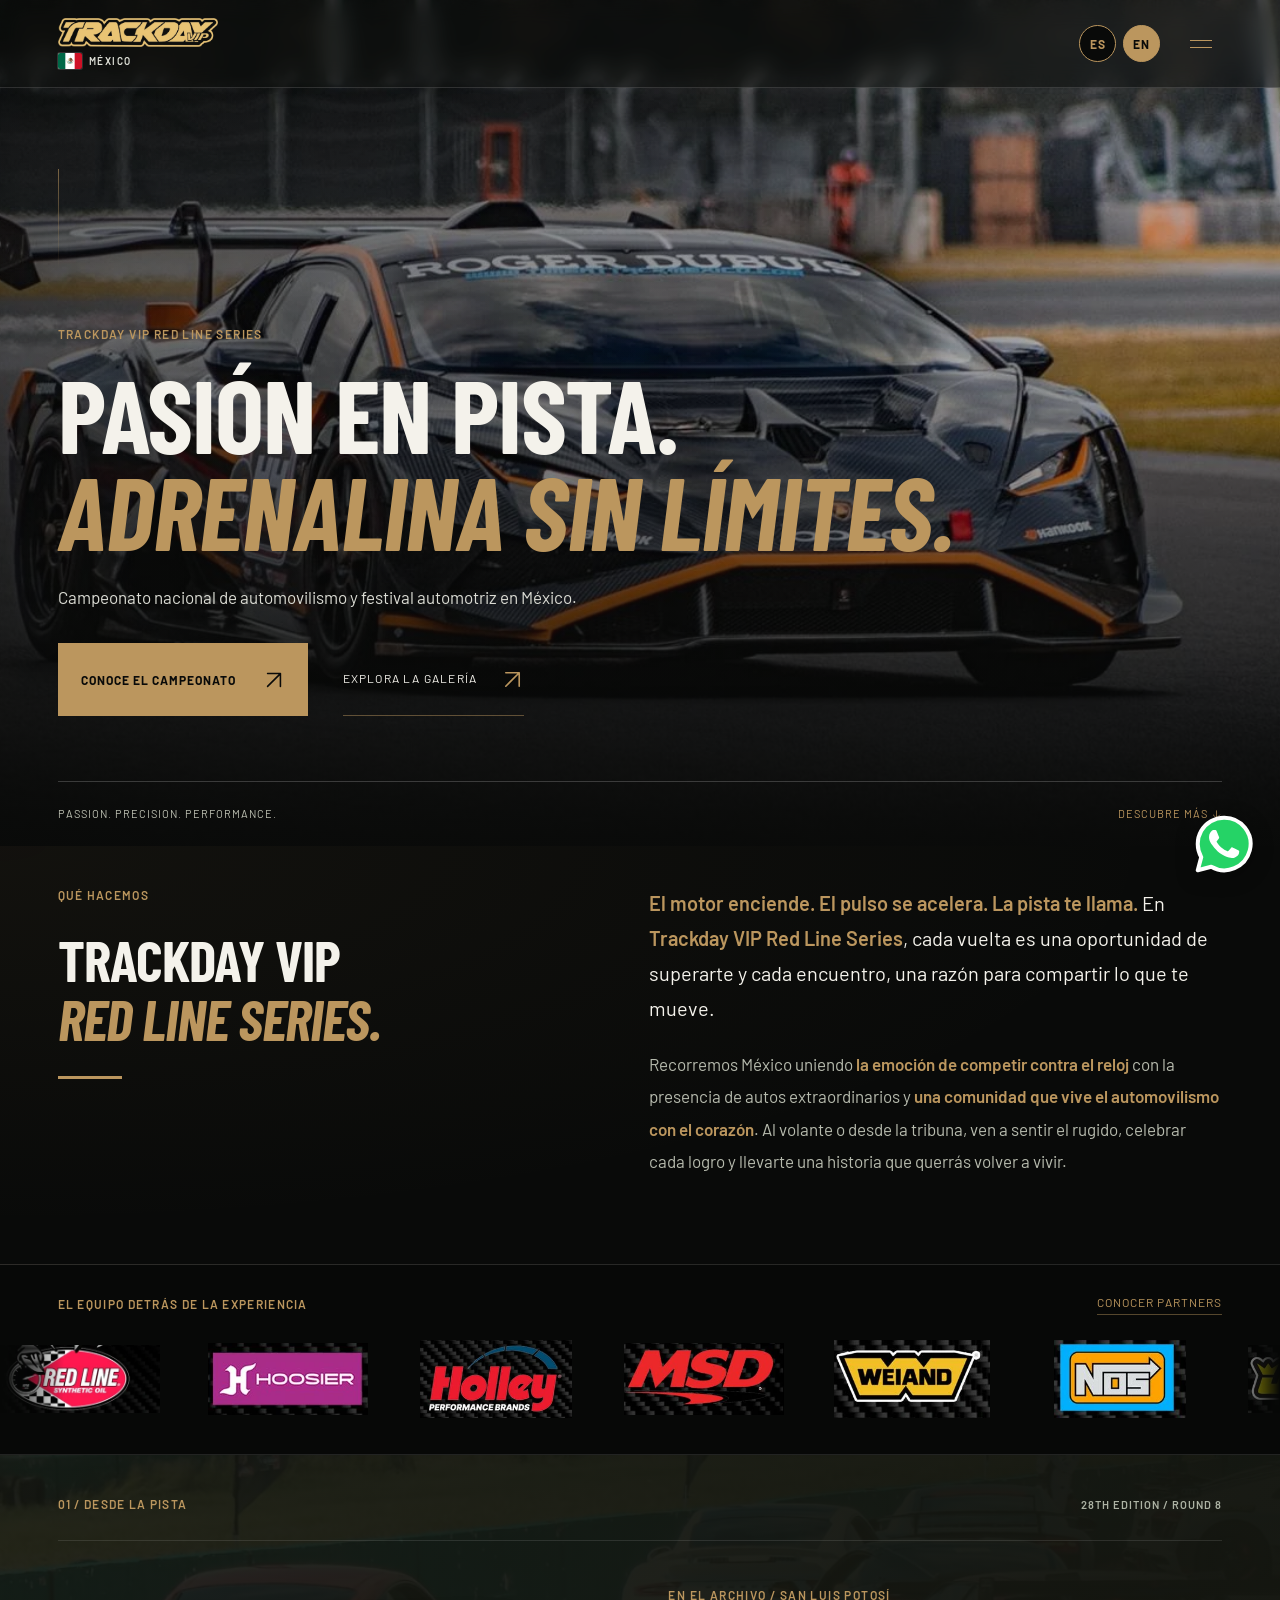
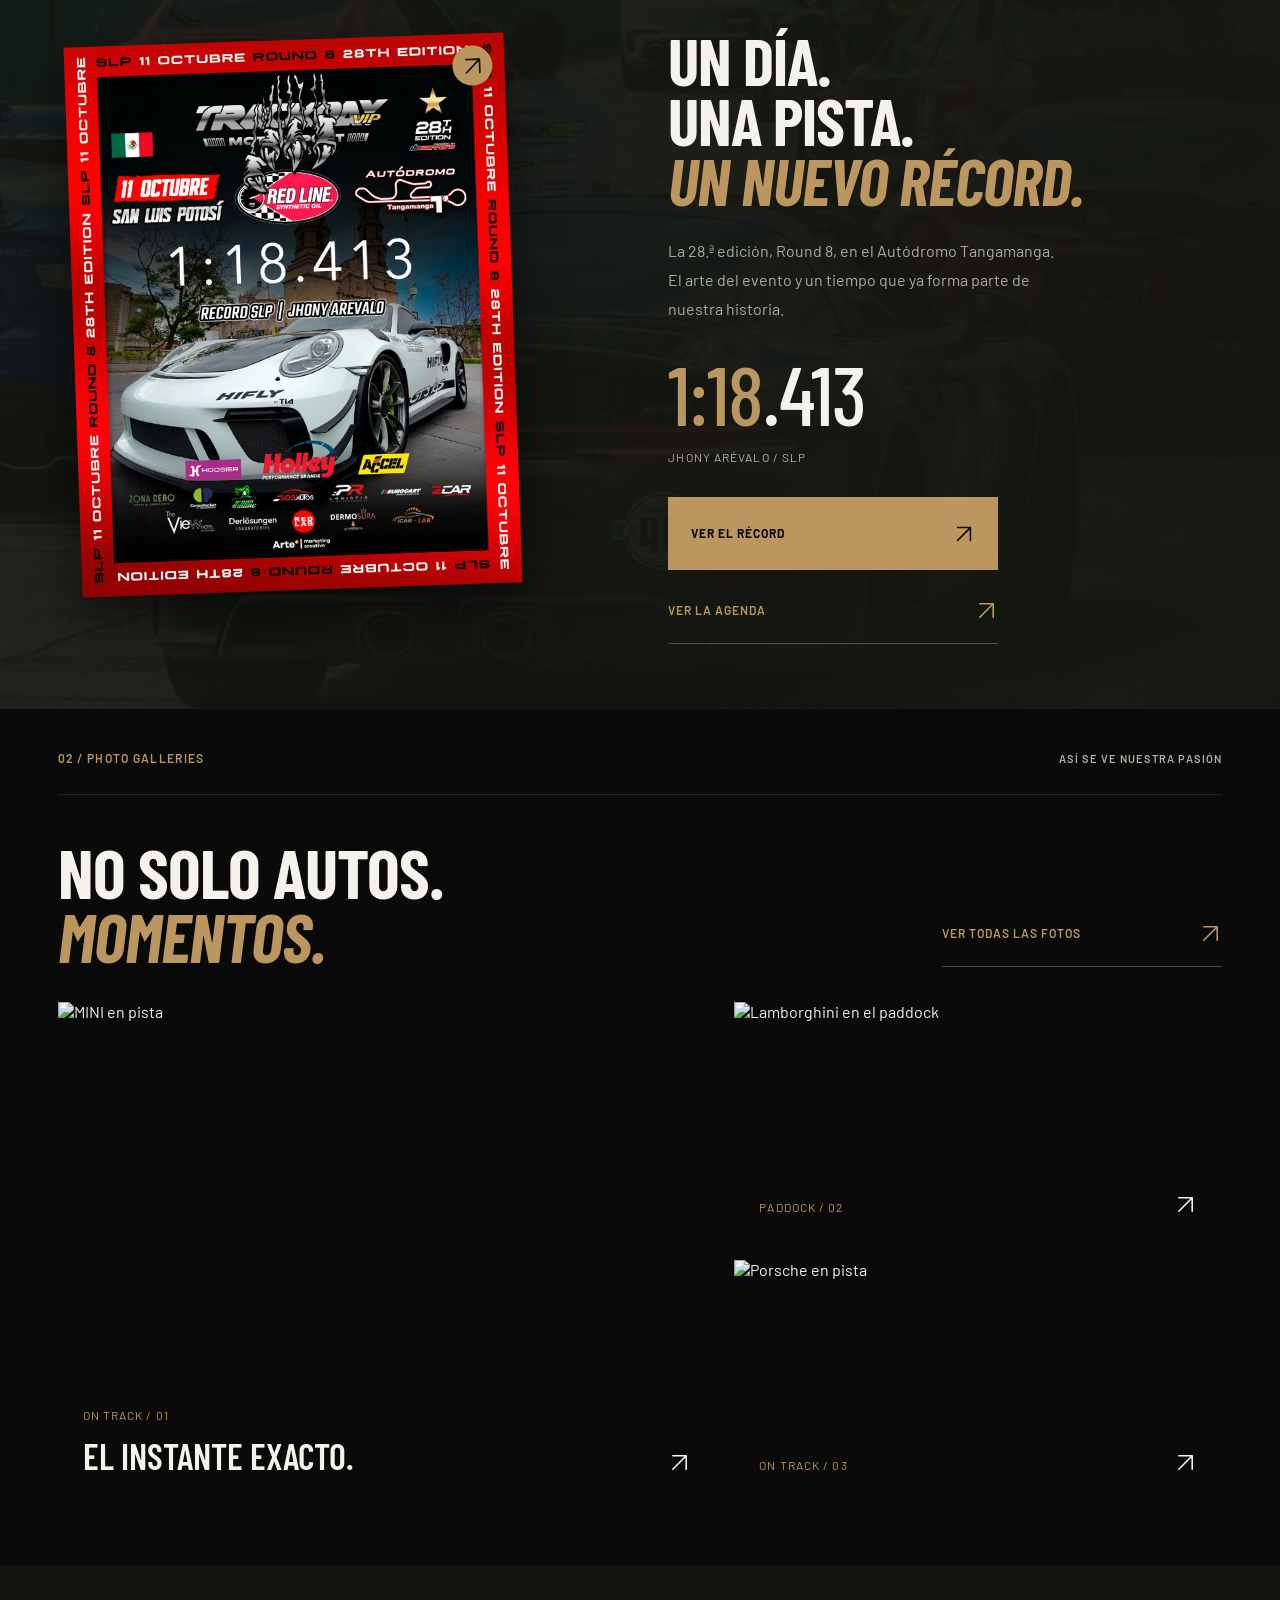
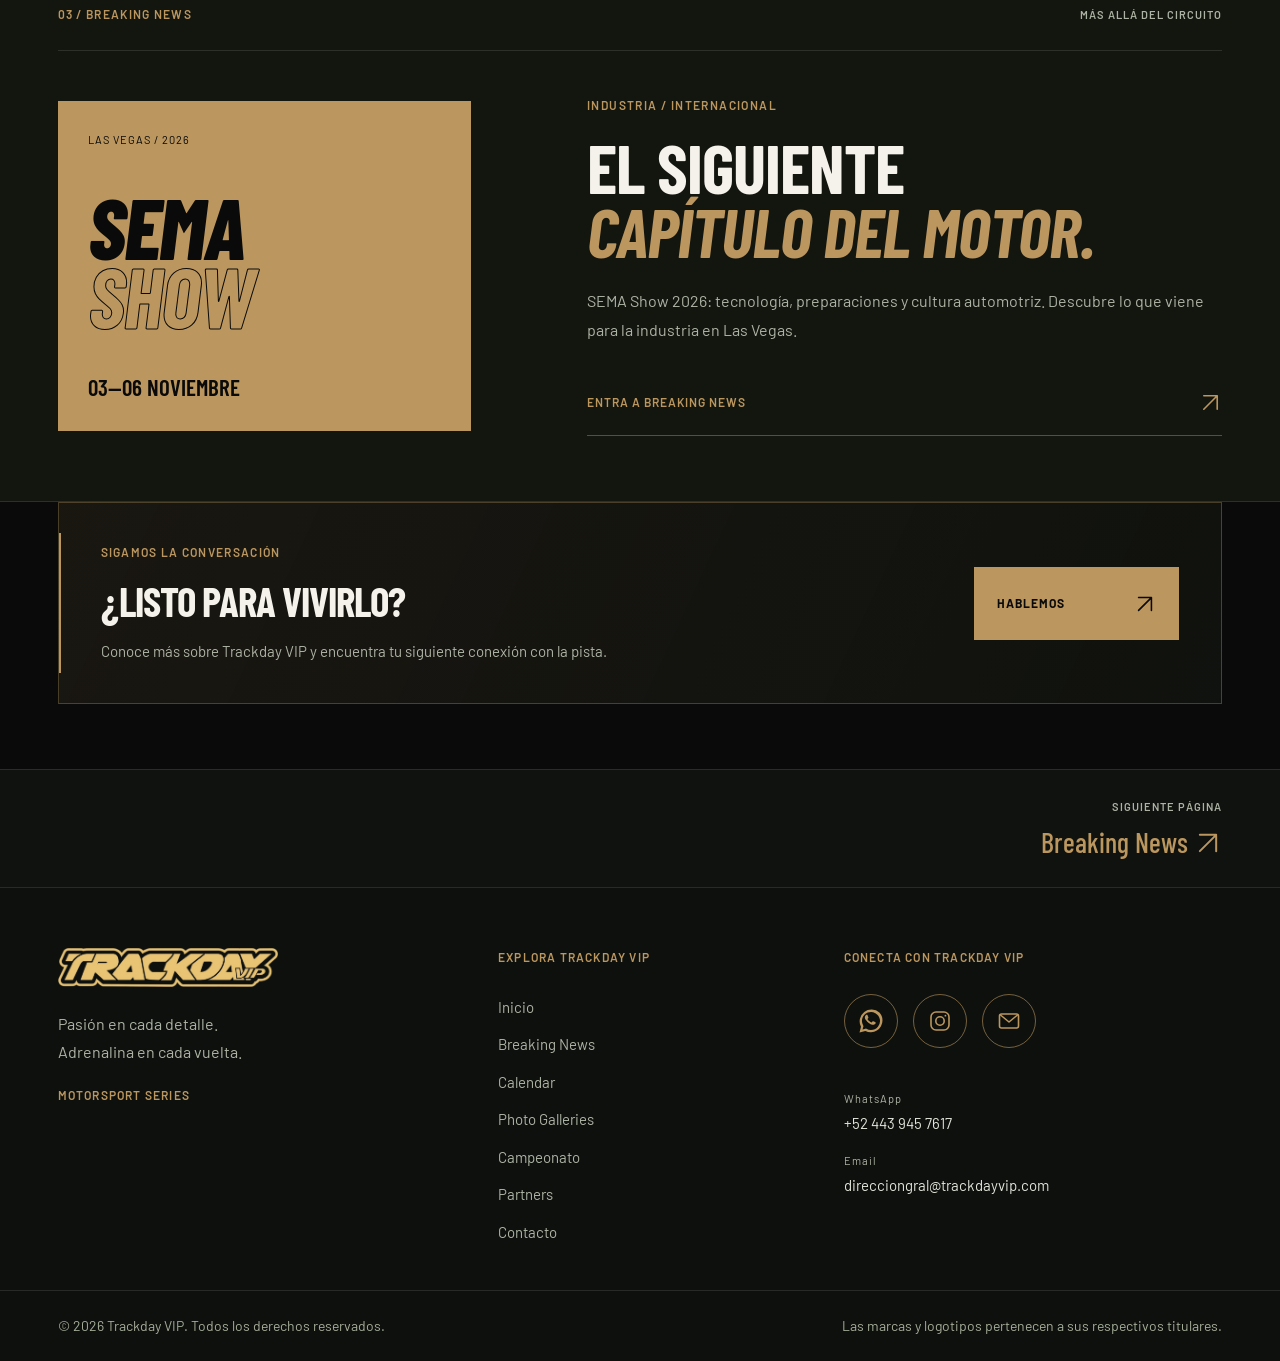
==== commit 41f017e2: "Add files via upload" ====
--- a/index.html
+++ b/index.html
@@ -1,13 +1,16 @@
-<!doctype html><html lang="es"><head><meta charset="utf-8"><meta name="viewport" content="width=device-width, initial-scale=1"><meta name="theme-color" content="#090a09"><title>Inicio | Trackday VIP</title><meta name="description" content="Inicio — Trackday VIP Motorsport México."><link rel="icon" href="assets/logo.png"><link rel="stylesheet" href="style.css?v=6715873efea0"></head><body data-page="home"><a class="skip" href="#content">Saltar al contenido / Skip to content</a><header class="site-header">
+<!doctype html><html lang="es"><head><meta charset="utf-8"><meta name="viewport" content="width=device-width, initial-scale=1"><meta name="theme-color" content="#090a09"><title>Inicio | Trackday VIP</title><meta name="description" content="Inicio — Trackday VIP Motorsport Series."><link rel="icon" href="assets/logo.png"><link rel="stylesheet" href="style.css?v=fd1bd78065c4"></head><body data-page="home"><a class="skip" href="#content">Saltar al contenido / Skip to content</a><header class="site-header">
 <a href="index.html" class="edition" aria-label="Trackday VIP — Inicio / Home"><img src="assets/logo.png" alt="Trackday VIP" width="1841" height="330"><span class="country-badge"><img src="assets/mexico.svg" alt="" width="24" height="16"><span data-t="countryLabel">MÉXICO</span></span></a>
 <nav class="desktop-nav" aria-label="Principal"><a href="index.html" data-home aria-current="page" data-t="homeNav">Inicio</a><a href="news.html">Breaking News</a><a href="calendar.html">Calendar</a><a href="gallery.html">Photo Galleries</a><a href="campeonato.html" data-t="navChamp">Campeonato</a><a href="partners.html">Partners</a><a class="contact-menu-cta" href="contact.html"><span data-t="navContact">Contacto</span></a></nav>
 <div class="header-controls"><div class="languages" role="group" aria-label="Idioma / Language"><button type="button" data-lang="es" aria-label="Español" aria-pressed="true">ES</button><button type="button" data-lang="en" aria-label="English" aria-pressed="false">EN</button></div><button type="button" class="menu-toggle" aria-label="Abrir menú / Open menu" aria-expanded="false" aria-controls="menu"><span></span><span></span></button></div>
-</header><div id="menu" class="menu" hidden><nav aria-label="Menú móvil"><a href="index.html" data-home aria-current="page"><span>00</span><b data-t="homeNav">Inicio</b> <svg class="icon-arrow" viewBox="0 0 24 24" aria-hidden="true" focusable="false"><path d="M5 19 19 5M5 5h14v14"/></svg></a><a href="news.html"><span>01</span>Breaking News <svg class="icon-arrow" viewBox="0 0 24 24" aria-hidden="true" focusable="false"><path d="M5 19 19 5M5 5h14v14"/></svg></a><a href="calendar.html"><span>02</span>Calendar <svg class="icon-arrow" viewBox="0 0 24 24" aria-hidden="true" focusable="false"><path d="M5 19 19 5M5 5h14v14"/></svg></a><a href="gallery.html"><span>03</span>Photo Galleries <svg class="icon-arrow" viewBox="0 0 24 24" aria-hidden="true" focusable="false"><path d="M5 19 19 5M5 5h14v14"/></svg></a><a href="campeonato.html"><span>04</span><b data-t="navChamp">Campeonato</b> <svg class="icon-arrow" viewBox="0 0 24 24" aria-hidden="true" focusable="false"><path d="M5 19 19 5M5 5h14v14"/></svg></a><a href="partners.html"><span>05</span>Partners <svg class="icon-arrow" viewBox="0 0 24 24" aria-hidden="true" focusable="false"><path d="M5 19 19 5M5 5h14v14"/></svg></a><a class="contact-menu-cta" href="contact.html"><b data-t="navContact">Contacto</b><span aria-hidden="true"><svg class="icon-arrow" viewBox="0 0 24 24" aria-hidden="true" focusable="false"><path d="M5 19 19 5M5 5h14v14"/></svg></span></a></nav><p>TRACKDAY VIP / MOTORSPORT MÉXICO</p></div><main id="content" tabindex="-1"><section class="cinematic-hero">
+</header><div id="menu" class="menu" hidden><nav aria-label="Menú móvil"><a href="index.html" data-home aria-current="page"><span>00</span><b data-t="homeNav">Inicio</b> <svg class="icon-arrow" viewBox="0 0 24 24" aria-hidden="true" focusable="false"><path d="M5 19 19 5M5 5h14v14"/></svg></a><a href="news.html"><span>01</span>Breaking News <svg class="icon-arrow" viewBox="0 0 24 24" aria-hidden="true" focusable="false"><path d="M5 19 19 5M5 5h14v14"/></svg></a><a href="calendar.html"><span>02</span>Calendar <svg class="icon-arrow" viewBox="0 0 24 24" aria-hidden="true" focusable="false"><path d="M5 19 19 5M5 5h14v14"/></svg></a><a href="gallery.html"><span>03</span>Photo Galleries <svg class="icon-arrow" viewBox="0 0 24 24" aria-hidden="true" focusable="false"><path d="M5 19 19 5M5 5h14v14"/></svg></a><a href="campeonato.html"><span>04</span><b data-t="navChamp">Campeonato</b> <svg class="icon-arrow" viewBox="0 0 24 24" aria-hidden="true" focusable="false"><path d="M5 19 19 5M5 5h14v14"/></svg></a><a href="partners.html"><span>05</span>Partners <svg class="icon-arrow" viewBox="0 0 24 24" aria-hidden="true" focusable="false"><path d="M5 19 19 5M5 5h14v14"/></svg></a><a class="contact-menu-cta" href="contact.html"><b data-t="navContact">Contacto</b><span aria-hidden="true"><svg class="icon-arrow" viewBox="0 0 24 24" aria-hidden="true" focusable="false"><path d="M5 19 19 5M5 5h14v14"/></svg></span></a></nav><p>TRACKDAY VIP / MOTORSPORT SERIES</p></div><main id="content" tabindex="-1"><section class="cinematic-hero">
 <img class="cinematic-photo" src="assets/hero.webp" alt="Auto de carreras negro y naranja en pista" data-alt="heroAlt" width="1280" height="720" fetchpriority="high">
 <div class="cinematic-shade"></div><span class="hero-hairline" aria-hidden="true"></span>
-<div class="cinematic-caption"><span class="label" data-t="visualKicker">TRACKDAY VIP / MOTORSPORT MÉXICO</span><h1 data-t="visualTitle">HAY COSAS QUE<br><em>SOLO SE VIVEN.</em></h1><p data-t="visualIntro">El sonido. La velocidad. Ese instante antes de salir a pista.<br>Bienvenido a nuestro mundo.</p><div class="cinematic-actions"><a class="gold-button" href="gallery.html"><span data-t="visualGallery">VIVE LA GALERÍA</span><span><svg class="icon-arrow" viewBox="0 0 24 24" aria-hidden="true" focusable="false"><path d="M5 19 19 5M5 5h14v14"/></svg></span></a><a class="hero-text-link" href="calendar.html"><span data-t="visualCalendar">EXPLORA EL CALENDARIO</span><span><svg class="icon-arrow" viewBox="0 0 24 24" aria-hidden="true" focusable="false"><path d="M5 19 19 5M5 5h14v14"/></svg></span></a></div></div>
+<div class="cinematic-caption"><span class="label" data-t="visualKicker">TRACKDAY VIP RED LINE SERIES</span><h1 data-t="visualTitle">PASIÓN EN PISTA.<br><em>ADRENALINA SIN LÍMITES.</em></h1><p data-t="visualIntro">Campeonato nacional de automovilismo y festival automotriz en México.</p><div class="cinematic-actions"><a class="gold-button" href="campeonato.html"><span data-t="visualGallery">CONOCE EL CAMPEONATO</span><span><svg class="icon-arrow" viewBox="0 0 24 24" aria-hidden="true" focusable="false"><path d="M5 19 19 5M5 5h14v14"/></svg></span></a><a class="hero-text-link" href="gallery.html"><span data-t="visualCalendar">EXPLORA LA GALERÍA</span><span><svg class="icon-arrow" viewBox="0 0 24 24" aria-hidden="true" focusable="false"><path d="M5 19 19 5M5 5h14v14"/></svg></span></a></div></div>
 <div class="cinematic-bottom"><span>PASSION. PRECISION. PERFORMANCE.</span><a href="#home-events" data-t="visualScroll">DESCUBRE MÁS <svg class="icon-arrow" viewBox="0 0 24 24" aria-hidden="true" focusable="false"><path d="M12 4v16m-7-7 7 7 7-7"/></svg></a></div>
 </section>
+<section class="section home-about" aria-labelledby="about-title"><div class="home-about-heading"><p class="section-label" data-t="aboutLabel">QUÉ HACEMOS</p><h2 id="about-title" data-t="aboutTitle">TRACKDAY VIP<br><em>RED LINE SERIES.</em></h2><span class="about-rule" aria-hidden="true"></span></div><div class="home-about-copy"><p class="about-lead" data-t="aboutLead"><strong>El motor enciende. El pulso se acelera. La pista te llama.</strong> En <strong>Trackday VIP Red Line Series</strong>, cada vuelta es una oportunidad de superarte y cada encuentro, una razón para compartir lo que te mueve.</p><p data-t="aboutBody">Recorremos México uniendo <strong>la emoción de competir contra el reloj</strong> con la presencia de autos extraordinarios y <strong>una comunidad que vive el automovilismo con el corazón</strong>. Al volante o desde la tribuna, ven a sentir el rugido, celebrar cada logro y llevarte una historia que querrás volver a vivir.</p></div></section>
+
+<section class="partner-ribbon" aria-label="Partners"><div class="partner-ribbon-heading"><span class="section-label" data-t="partnersTag">EL EQUIPO DETRÁS DE LA EXPERIENCIA</span><a href="partners.html" class="partner-ribbon-link" data-t="homePartnersCta">CONOCER PARTNERS</a></div><div class="partner-marquee"><div class="partner-marquee-track"><div class="partner-marquee-group"><img src="assets/redline.webp" alt="Red Line Synthetic Oil" loading="eager" decoding="async"><img src="assets/hoosier.webp" alt="Hoosier" loading="eager" decoding="async"><img src="assets/holley.webp" alt="Holley Performance Brands" loading="eager" decoding="async"><img src="assets/msd.webp" alt="MSD" loading="eager" decoding="async"><img src="assets/weiand.webp" alt="Weiand" loading="eager" decoding="async"><img src="assets/nos.webp" alt="NOS" loading="eager" decoding="async"><img src="assets/jegs.webp" alt="JEGS" loading="eager" decoding="async"><img src="assets/bm.webp" alt="B&M" loading="eager" decoding="async"><img src="assets/simpson.webp" alt="Simpson" loading="eager" decoding="async"><img src="assets/flowmaster.webp" alt="Flowmaster" loading="eager" decoding="async"><img src="assets/hooker.webp" alt="Hooker Headers" loading="eager" decoding="async"><img src="assets/flowtech.webp" alt="Flowtech Exhaust" loading="eager" decoding="async"><img src="assets/earls.webp" alt="Earl’s Performance Plumbing" loading="eager" decoding="async"></div><div class="partner-marquee-group" aria-hidden="true"><img src="assets/redline.webp" alt="" loading="eager" decoding="async"><img src="assets/hoosier.webp" alt="" loading="eager" decoding="async"><img src="assets/holley.webp" alt="" loading="eager" decoding="async"><img src="assets/msd.webp" alt="" loading="eager" decoding="async"><img src="assets/weiand.webp" alt="" loading="eager" decoding="async"><img src="assets/nos.webp" alt="" loading="eager" decoding="async"><img src="assets/jegs.webp" alt="" loading="eager" decoding="async"><img src="assets/bm.webp" alt="" loading="eager" decoding="async"><img src="assets/simpson.webp" alt="" loading="eager" decoding="async"><img src="assets/flowmaster.webp" alt="" loading="eager" decoding="async"><img src="assets/hooker.webp" alt="" loading="eager" decoding="async"><img src="assets/flowtech.webp" alt="" loading="eager" decoding="async"><img src="assets/earls.webp" alt="" loading="eager" decoding="async"></div><div class="partner-marquee-group" aria-hidden="true"><img src="assets/redline.webp" alt="" loading="eager" decoding="async"><img src="assets/hoosier.webp" alt="" loading="eager" decoding="async"><img src="assets/holley.webp" alt="" loading="eager" decoding="async"><img src="assets/msd.webp" alt="" loading="eager" decoding="async"><img src="assets/weiand.webp" alt="" loading="eager" decoding="async"><img src="assets/nos.webp" alt="" loading="eager" decoding="async"><img src="assets/jegs.webp" alt="" loading="eager" decoding="async"><img src="assets/bm.webp" alt="" loading="eager" decoding="async"><img src="assets/simpson.webp" alt="" loading="eager" decoding="async"><img src="assets/flowmaster.webp" alt="" loading="eager" decoding="async"><img src="assets/hooker.webp" alt="" loading="eager" decoding="async"><img src="assets/flowtech.webp" alt="" loading="eager" decoding="async"><img src="assets/earls.webp" alt="" loading="eager" decoding="async"></div><div class="partner-marquee-group" aria-hidden="true"><img src="assets/redline.webp" alt="" loading="eager" decoding="async"><img src="assets/hoosier.webp" alt="" loading="eager" decoding="async"><img src="assets/holley.webp" alt="" loading="eager" decoding="async"><img src="assets/msd.webp" alt="" loading="eager" decoding="async"><img src="assets/weiand.webp" alt="" loading="eager" decoding="async"><img src="assets/nos.webp" alt="" loading="eager" decoding="async"><img src="assets/jegs.webp" alt="" loading="eager" decoding="async"><img src="assets/bm.webp" alt="" loading="eager" decoding="async"><img src="assets/simpson.webp" alt="" loading="eager" decoding="async"><img src="assets/flowmaster.webp" alt="" loading="eager" decoding="async"><img src="assets/hooker.webp" alt="" loading="eager" decoding="async"><img src="assets/flowtech.webp" alt="" loading="eager" decoding="async"><img src="assets/earls.webp" alt="" loading="eager" decoding="async"></div></div></div></section>
 <section class="section event-story" id="home-events">
 <div class="section-top"><span class="section-label" data-t="visualEventTag">01 / DESDE LA PISTA</span><span class="micro">28TH EDITION / ROUND 8</span></div>
 <div class="event-story-layout"><a href="campeonato.html" class="event-artwork" aria-label="Ver récord SLP / View SLP record"><img src="assets/record.webp" alt="Cartel Trackday VIP: récord SLP de Jhony Arévalo, 1:18.413" data-alt="recordAlt" width="1280" height="1600" loading="lazy"><span class="poster-expand"><svg class="icon-arrow" viewBox="0 0 24 24" aria-hidden="true" focusable="false"><path d="M5 19 19 5M5 5h14v14"/></svg></span></a><div class="event-story-copy"><p class="label" data-t="visualArchive">EN EL ARCHIVO / SAN LUIS POTOSÍ</p><h2 data-t="visualEventTitle">UN DÍA.<br>UNA PISTA.<br><em>UN NUEVO RÉCORD.</em></h2><p data-t="visualEventBody">La 28.ª edición, Round 8, en el Autódromo Tangamanga. El arte del evento y un tiempo que ya forma parte de nuestra historia.</p><div class="event-lap">1:18<span>.413</span><small>JHONY ARÉVALO / SLP</small></div><div class="event-story-actions"><a class="gold-button" href="campeonato.html"><span data-t="visualRecordCta">VER EL RÉCORD</span><span><svg class="icon-arrow" viewBox="0 0 24 24" aria-hidden="true" focusable="false"><path d="M5 19 19 5M5 5h14v14"/></svg></span></a><a href="calendar.html" class="text-button"><span data-t="visualDatesCta">VER LA AGENDA</span><span><svg class="icon-arrow" viewBox="0 0 24 24" aria-hidden="true" focusable="false"><path d="M5 19 19 5M5 5h14v14"/></svg></span></a></div></div></div>
@@ -15,12 +18,12 @@
 <section class="section photo-editorial">
 <div class="section-top"><span class="section-label">02 / PHOTO GALLERIES</span><span class="micro" data-t="visualPhotoTag">ASÍ SE VE NUESTRA PASIÓN</span></div>
 <div class="photo-editorial-heading"><h2 data-t="visualPhotosTitle">NO SOLO AUTOS.<br><em>MOMENTOS.</em></h2><a class="text-button" href="gallery.html"><span data-t="visualAllPhotos">VER TODAS LAS FOTOS</span><span><svg class="icon-arrow" viewBox="0 0 24 24" aria-hidden="true" focusable="false"><path d="M5 19 19 5M5 5h14v14"/></svg></span></a></div>
-<div class="photo-mosaic"><a class="mosaic-main" href="gallery.html" aria-label="Photo Galleries"><img src="assets/porsche.webp" alt="Porsche amarillo rodando en pista" data-alt="porscheAlt" width="1080" height="1080" loading="lazy"><span><small>ON TRACK / 01</small><strong data-t="gallery2">EL INSTANTE EXACTO.</strong><b><svg class="icon-arrow" viewBox="0 0 24 24" aria-hidden="true" focusable="false"><path d="M5 19 19 5M5 5h14v14"/></svg></b></span></a><a href="gallery.html" aria-label="Photo Galleries"><img src="assets/grid.webp" alt="Autos reunidos en el paddock" data-alt="gridAlt" width="1080" height="1080" loading="lazy"><span><small>PADDOCK / 02</small><b><svg class="icon-arrow" viewBox="0 0 24 24" aria-hidden="true" focusable="false"><path d="M5 19 19 5M5 5h14v14"/></svg></b></span></a><a href="gallery.html" aria-label="Photo Galleries"><img src="assets/pitlane.webp" alt="Autos en la salida de pits" data-alt="pitlaneAlt" width="1080" height="1080" loading="lazy"><span><small>PIT LANE / 03</small><b><svg class="icon-arrow" viewBox="0 0 24 24" aria-hidden="true" focusable="false"><path d="M5 19 19 5M5 5h14v14"/></svg></b></span></a></div>
+<div class="photo-mosaic"><a class="mosaic-main" href="gallery.html" aria-label="Photo Galleries"><img src="assets/mini-track.png" alt="MINI en pista" data-alt="miniAlt" width="1080" height="1080" loading="lazy"><span><small>ON TRACK / 01</small><strong data-t="gallery2">EL INSTANTE EXACTO.</strong><b><svg class="icon-arrow" viewBox="0 0 24 24" aria-hidden="true" focusable="false"><path d="M5 19 19 5M5 5h14v14"/></svg></b></span></a><a href="gallery.html" aria-label="Photo Galleries"><img src="assets/lamborghini-paddock.png" alt="Lamborghini en el paddock" data-alt="lamboAlt" width="1080" height="1080" loading="lazy"><span><small>PADDOCK / 02</small><b><svg class="icon-arrow" viewBox="0 0 24 24" aria-hidden="true" focusable="false"><path d="M5 19 19 5M5 5h14v14"/></svg></b></span></a><a href="gallery.html" aria-label="Photo Galleries"><img src="assets/porsche-track.png" alt="Porsche en pista" data-alt="porscheTrackAlt" width="1080" height="1080" loading="lazy"><span><small>ON TRACK / 03</small><b><svg class="icon-arrow" viewBox="0 0 24 24" aria-hidden="true" focusable="false"><path d="M5 19 19 5M5 5h14v14"/></svg></b></span></a></div>
 </section>
 <section class="section editorial-news"><div class="section-top"><span class="section-label">03 / BREAKING NEWS</span><span class="micro" data-t="visualNewsTag">MÁS ALLÁ DEL CIRCUITO</span></div><div class="editorial-news-layout"><a class="news-date-tile" href="sema-2026.html" aria-label="SEMA Show 2026"><span>LAS VEGAS / 2026</span><strong>SEMA<br><em>SHOW</em></strong><small data-t="semaDate">03—06 NOVIEMBRE</small></a><div><p class="label" data-t="industry">INDUSTRIA / INTERNACIONAL</p><h2 data-t="visualNewsTitle">EL SIGUIENTE<br><em>CAPÍTULO DEL MOTOR.</em></h2><p data-t="visualNewsBody">SEMA Show 2026: tecnología, preparaciones y cultura automotriz. Descubre lo que viene para la industria en Las Vegas.</p><a href="news.html" class="text-button"><span data-t="visualNewsCta">ENTRA A BREAKING NEWS</span><span><svg class="icon-arrow" viewBox="0 0 24 24" aria-hidden="true" focusable="false"><path d="M5 19 19 5M5 5h14v14"/></svg></span></a></div></div></section>
-<section class="section home-partners"><div class="section-top"><span class="section-label">04 / PARTNERS</span><span class="micro" data-t="partnersTag">EL EQUIPO DETRÁS DE LA EXPERIENCIA</span></div><h2 data-t="visualPartnersTitle">COMPARTIMOS<br><em>LA MISMA PASIÓN.</em></h2><div class="home-partner-strip"><img src="assets/redline.webp" alt="Red Line Synthetic Oil" loading="lazy"><img src="assets/hoosier.webp" alt="Hoosier" loading="lazy"><img src="assets/holley.webp" alt="Holley Performance Brands" loading="lazy"><img src="assets/msd.webp" alt="MSD" loading="lazy"></div><a href="partners.html" class="text-button"><span data-t="homePartnersCta">CONOCER PARTNERS</span><span><svg class="icon-arrow" viewBox="0 0 24 24" aria-hidden="true" focusable="false"><path d="M5 19 19 5M5 5h14v14"/></svg></span></a></section>
+
 <aside class="contact-invitation"><div><span class="section-label" data-t="inviteLabel">SIGAMOS LA CONVERSACIÓN</span><h2 data-t="inviteTitle_home">¿LISTO PARA VIVIRLO?</h2><p data-t="inviteBody_home">Conoce más sobre Trackday VIP y encuentra tu siguiente conexión con la pista.</p></div><a class="gold-button" href="contact.html?topic=home"><span data-t="inviteCta">HABLEMOS</span><span><svg class="icon-arrow" viewBox="0 0 24 24" aria-hidden="true" focusable="false"><path d="M5 19 19 5M5 5h14v14"/></svg></span></a></aside></main><nav class="page-navigation" aria-label="Entre páginas / Between pages"><span></span><a href="news.html"><span class="micro" data-t="nextPage">SIGUIENTE PÁGINA</span><strong>Breaking News <svg class="icon-arrow" viewBox="0 0 24 24" aria-hidden="true" focusable="false"><path d="M5 19 19 5M5 5h14v14"/></svg></strong></a></nav><footer class="full-footer">
-<div class="footer-main"><div class="footer-brand"><a href="index.html" aria-label="Trackday VIP"><img src="assets/logo.png" alt="Trackday VIP" width="1841" height="330"></a><p data-t="footerBrand">Pasión en cada detalle.<br>Adrenalina en cada vuelta.</p><span class="micro">MOTORSPORT / MÉXICO</span></div>
+<div class="footer-main"><div class="footer-brand"><a href="index.html" aria-label="Trackday VIP"><img src="assets/logo.png" alt="Trackday VIP" width="1841" height="330"></a><p data-t="footerBrand">Pasión en cada detalle.<br>Adrenalina en cada vuelta.</p><span class="micro">MOTORSPORT SERIES</span></div>
 <nav class="footer-navigation" aria-label="Explorar / Explore"><h2 data-t="footerExplore">EXPLORA TRACKDAY VIP</h2><a href="index.html" data-t="homeNav">Inicio</a><a href="news.html">Breaking News</a><a href="calendar.html">Calendar</a><a href="gallery.html">Photo Galleries</a><a href="campeonato.html" data-t="navChamp">Campeonato</a><a href="partners.html">Partners</a><a href="contact.html" data-t="navContact">Contacto</a></nav>
 <div class="footer-contact"><h2 data-t="footerContact">CONECTA CON TRACKDAY VIP</h2><div class="social-icons" aria-label="Redes sociales y contacto / Social media and contact">
 <a class="social-icon" data-contact="whatsapp" href="https://wa.me/524439457617" target="_blank" rel="noopener noreferrer" aria-label="WhatsApp +52 443 945 7617"><svg viewBox="0 0 24 24" aria-hidden="true"><path d="M20.4 3.6A11.8 11.8 0 0 0 2 17.8L.5 23.5l5.9-1.6A11.8 11.8 0 0 0 23.5 11.4c0-3-1.1-5.7-3.1-7.8ZM12 21a9 9 0 0 1-4.6-1.3l-.3-.2-3.5.9.9-3.4-.2-.3A9 9 0 1 1 12 21Z"/><path d="M8.2 6.5c-.2-.5-.5-.5-.8-.5H7c-.3 0-.7.1-1 .5s-1.2 1.2-1.2 2.8 1.2 3.1 1.4 3.3c.1.2 2.4 3.7 5.8 5.1.8.4 1.4.5 1.9.7.8.2 1.5.2 2.1.1.6-.1 1.8-.8 2.1-1.5s.3-1.4.2-1.5c-.1-.2-.3-.3-.7-.5l-2.2-1c-.3-.1-.5-.2-.8.2l-1 1.2c-.2.2-.4.3-.7.1-.4-.2-1.5-.5-2.8-1.7-1-.9-1.7-2-1.9-2.3-.2-.3 0-.5.2-.7l.5-.6.3-.5c.1-.2 0-.4 0-.6Z" transform="translate(2 1) scale(.8)"/></svg><span>WhatsApp</span></a>
@@ -29,4 +32,4 @@
 </div><p class="real-contact-details"><a href="https://wa.me/524439457617" target="_blank" rel="noopener noreferrer"><span>WhatsApp</span>+52 443 945 7617</a><a href="mailto:direcciongral@trackdayvip.com"><span data-t="emailShort">Email</span>direcciongral@trackdayvip.com</a></p><p id="contact-status" role="status" aria-live="polite"></p></div></div>
 <div class="footer-legal"><span><span class="copyright-symbol">©</span> <span id="year">2026</span> Trackday VIP. <span data-t="rights">Todos los derechos reservados.</span></span><span data-t="trademarkNotice">Las marcas y logotipos pertenecen a sus respectivos titulares.</span></div>
 </footer>
-<nav class="mobile-dock" aria-label="Accesos rápidos / Quick navigation"><a href="news.html" aria-label="Breaking News"><svg viewBox="0 0 24 24"><path d="M4 4h16v16H4zM8 8h8M8 12h8M8 16h4"/></svg><span>News</span></a><a href="calendar.html" aria-label="Calendar"><svg viewBox="0 0 24 24"><path d="M4 6h16v14H4zM8 3v6M16 3v6M4 11h16"/></svg><span>Calendar</span></a><a href="gallery.html" aria-label="Photo Galleries"><svg viewBox="0 0 24 24"><path d="M3 5h18v15H3zM3 17l6-6 4 4 3-3 5 5"/><circle cx="16" cy="9" r="1"/></svg><span>Photos</span></a><a href="campeonato.html" aria-label="Campeonato / Championship"><svg viewBox="0 0 24 24"><path d="M5 21V3l15 2-4 5 4 5-15-2"/></svg><span data-t="dockChamp">Campeonato</span></a><a href="partners.html" aria-label="Partners"><svg viewBox="0 0 24 24"><path d="M8 14l6-6M9 7l2-2a5 5 0 017 7l-2 2M15 17l-2 2a5 5 0 01-7-7l2-2"/></svg><span>Partners</span></a><a href="contact.html" aria-label="Contacto / Contact"><span data-t="navContact">Contacto</span></a></nav><dialog id="detail-dialog"><div class="dialog-toolbar"><span class="micro">TRACKDAY VIP / MOTORSPORT</span><button type="button" class="dialog-close arrow-button" aria-label="Cerrar / Close">×</button></div><div id="detail-content"></div></dialog><dialog id="photo-dialog"><div class="dialog-toolbar"><span class="micro" id="viewer-caption">PHOTO GALLERIES</span><button type="button" class="dialog-close arrow-button" aria-label="Cerrar / Close">×</button></div><img id="viewer-image" alt=""><div class="viewer-controls"><button type="button" id="viewer-prev" class="arrow-button" aria-label="Foto anterior / Previous photo"><svg class="icon-arrow" viewBox="0 0 24 24" aria-hidden="true" focusable="false"><path d="M20 12H4m7-7-7 7 7 7"/></svg></button><span class="micro" id="viewer-count"></span><button type="button" id="viewer-next" class="arrow-button" aria-label="Foto siguiente / Next photo"><svg class="icon-arrow" viewBox="0 0 24 24" aria-hidden="true" focusable="false"><path d="M4 12h16M13 5l7 7-7 7"/></svg></button></div></dialog><a class="floating-whatsapp-main" data-contact="whatsapp" href="https://wa.me/524439457617" target="_blank" rel="noopener noreferrer" aria-label="WhatsApp +52 443 945 7617"><span data-t="whatsappChat">Escríbenos por WhatsApp</span><svg viewBox="0 0 24 24" aria-hidden="true"><path d="M20.4 3.6A11.8 11.8 0 0 0 2 17.8L.5 23.5l5.9-1.6A11.8 11.8 0 0 0 23.5 11.4c0-3-1.1-5.7-3.1-7.8ZM12 21a9 9 0 0 1-4.6-1.3l-.3-.2-3.5.9.9-3.4-.2-.3A9 9 0 1 1 12 21Z"/><path d="M8.2 6.5c-.2-.5-.5-.5-.8-.5H7c-.3 0-.7.1-1 .5s-1.2 1.2-1.2 2.8 1.2 3.1 1.4 3.3c.1.2 2.4 3.7 5.8 5.1.8.4 1.4.5 1.9.7.8.2 1.5.2 2.1.1.6-.1 1.8-.8 2.1-1.5s.3-1.4.2-1.5c-.1-.2-.3-.3-.7-.5l-2.2-1c-.3-.1-.5-.2-.8.2l-1 1.2c-.2.2-.4.3-.7.1-.4-.2-1.5-.5-2.8-1.7-1-.9-1.7-2-1.9-2.3-.2-.3 0-.5.2-.7l.5-.6.3-.5c.1-.2 0-.4 0-.6Z" transform="translate(2 1) scale(.8)"/></svg></a><script src="site-config.js?v=8ca7f34451fa"></script><script src="content.js?v=8eedbb427a4c"></script><script src="script.js?v=56cf908d22a4"></script></body></html>+<nav class="mobile-dock" aria-label="Accesos rápidos / Quick navigation"><a href="news.html" aria-label="Breaking News"><svg viewBox="0 0 24 24"><path d="M4 4h16v16H4zM8 8h8M8 12h8M8 16h4"/></svg><span>News</span></a><a href="calendar.html" aria-label="Calendar"><svg viewBox="0 0 24 24"><path d="M4 6h16v14H4zM8 3v6M16 3v6M4 11h16"/></svg><span>Calendar</span></a><a href="gallery.html" aria-label="Photo Galleries"><svg viewBox="0 0 24 24"><path d="M3 5h18v15H3zM3 17l6-6 4 4 3-3 5 5"/><circle cx="16" cy="9" r="1"/></svg><span>Photos</span></a><a href="campeonato.html" aria-label="Campeonato / Championship"><svg viewBox="0 0 24 24"><path d="M5 21V3l15 2-4 5 4 5-15-2"/></svg><span data-t="dockChamp">Campeonato</span></a><a href="partners.html" aria-label="Partners"><svg viewBox="0 0 24 24"><path d="M8 14l6-6M9 7l2-2a5 5 0 017 7l-2 2M15 17l-2 2a5 5 0 01-7-7l2-2"/></svg><span>Partners</span></a><a href="contact.html" aria-label="Contacto / Contact"><span data-t="navContact">Contacto</span></a></nav><dialog id="detail-dialog"><div class="dialog-toolbar"><span class="micro">TRACKDAY VIP / MOTORSPORT</span><button type="button" class="dialog-close arrow-button" aria-label="Cerrar / Close">×</button></div><div id="detail-content"></div></dialog><dialog id="photo-dialog"><div class="dialog-toolbar"><span class="micro" id="viewer-caption">PHOTO GALLERIES</span><button type="button" class="dialog-close arrow-button" aria-label="Cerrar / Close">×</button></div><img id="viewer-image" alt=""><div class="viewer-controls"><button type="button" id="viewer-prev" class="arrow-button" aria-label="Foto anterior / Previous photo"><svg class="icon-arrow" viewBox="0 0 24 24" aria-hidden="true" focusable="false"><path d="M20 12H4m7-7-7 7 7 7"/></svg></button><span class="micro" id="viewer-count"></span><button type="button" id="viewer-next" class="arrow-button" aria-label="Foto siguiente / Next photo"><svg class="icon-arrow" viewBox="0 0 24 24" aria-hidden="true" focusable="false"><path d="M4 12h16M13 5l7 7-7 7"/></svg></button></div></dialog><a class="floating-whatsapp-main" data-contact="whatsapp" href="https://wa.me/524439457617" target="_blank" rel="noopener noreferrer" aria-label="WhatsApp +52 443 945 7617"><span data-t="whatsappChat">Escríbenos por WhatsApp</span><svg class="whatsapp-vector" viewBox="0 0 24 24" aria-hidden="true" focusable="false"><path fill="#25d366" stroke="#fff" stroke-width="1.6" stroke-linejoin="round" d="M12 1.5a10.5 10.5 0 0 0-9.1 15.75L1.5 22.5l5.4-1.4A10.5 10.5 0 1 0 12 1.5Z"/><path fill="#fff" d="M17.472 14.382c-.297-.149-1.758-.867-2.03-.967-.273-.099-.471-.148-.67.15-.198.297-.767.966-.94 1.164-.173.199-.347.223-.644.075-.297-.149-1.255-.463-2.39-1.475-.883-.788-1.48-1.761-1.654-2.059-.173-.297-.018-.458.13-.606.134-.133.298-.347.446-.52.149-.174.198-.298.298-.497.099-.198.05-.372-.025-.52-.075-.15-.669-1.612-.916-2.207-.242-.579-.487-.5-.669-.51-.173-.008-.372-.01-.57-.01-.198 0-.52.074-.792.372-.272.297-1.04 1.016-1.04 2.479s1.065 2.876 1.213 3.074c.149.198 2.095 3.2 5.076 4.487.709.306 1.262.489 1.694.625.712.226 1.36.194 1.872.118.571-.085 1.758-.719 2.006-1.413.248-.694.248-1.289.173-1.413-.074-.124-.272-.198-.569-.347Z"/></svg></a><script src="site-config.js?v=8ca7f34451fa"></script><script src="content.js?v=d40fb4e74db9"></script><script src="script.js?v=1a89f07448e0"></script></body></html>
--- a/style.css
+++ b/style.css
@@ -451,5 +451,30 @@
 .news-copy>p.editor-credit,.article-page .article-body p.editor-credit{font-size:13px;font-weight:500;line-height:1.7;letter-spacing:.3px;color:var(--gold);margin:16px 0 25px}
 
 
-.footer-legal .copyright-symbol{display:inline-block;font-size:22px;line-height:1;vertical-align:-.12em;margin-right:3px}
+.full-footer .footer-legal{font-size:14px;line-height:1.7}.footer-legal .copyright-symbol{font-size:inherit;line-height:inherit;vertical-align:baseline;margin:0}
 
+
+/* Client-supplied SEMA artwork */
+.sema-feature-image{display:block;width:100%;height:auto;margin:24px 0 30px;border:1px solid var(--line)}
+
+
+/* Homepage championship introduction */
+.home-about{display:grid;grid-template-columns:1fr 1.15fr;gap:8%;align-items:start;background:radial-gradient(ellipse at 0 0,#bb965e0d,transparent 65%);border-bottom:1px solid var(--line)}
+.home-about-heading .section-label{display:block;margin:0 0 24px;color:var(--gold)}
+.home-about h2{font-size:clamp(36px,4.5vw,64px);line-height:1.03}
+.about-rule{display:block;width:64px;height:3px;background:var(--gold);margin-top:28px}
+.home-about-copy p{font-size:17px;line-height:1.9;color:#b6baad;margin:0 0 22px;max-width:640px}
+.home-about-copy .about-lead{font-size:20px;line-height:1.75;color:var(--white)}
+.home-about-copy strong{font-weight:600;color:var(--gold)}
+@media(max-width:760px){.home-about{grid-template-columns:1fr;gap:28px}.home-about h2{font-size:clamp(36px,10vw,48px)}.home-about-heading .section-label{margin-bottom:18px}.about-rule{margin-top:22px}.home-about-copy p{font-size:16px;line-height:1.85}.home-about-copy .about-lead{font-size:18px;line-height:1.75}.home-about-copy p:last-child{margin-bottom:0}}
+
+/* Continuous partner ribbon, including the requested reduced-motion override. */
+.partner-ribbon{padding:30px 0 36px;border-bottom:1px solid var(--line);background:#070807;overflow:hidden}.partner-ribbon-heading{display:flex;align-items:center;justify-content:space-between;gap:20px;padding:0 4.5% 25px}.partner-ribbon-link{font-size:12px;letter-spacing:1px;color:var(--gold);border-bottom:1px solid #bb965e70;padding-bottom:5px}.partner-marquee{overflow:hidden;mask-image:linear-gradient(90deg,transparent,#000 5%,#000 95%,transparent)}.partner-marquee-track{display:flex;width:max-content;animation:partners-travel 42s linear infinite!important;will-change:transform}.partner-marquee-group{display:flex;flex-shrink:0;align-items:center;gap:48px;padding-right:48px}.partner-marquee-group img{flex:none;width:160px;height:78px;object-fit:contain;max-width:none}@keyframes partners-travel{from{transform:translateX(0)}to{transform:translateX(-50%)}}.floating-whatsapp-main{display:flex;align-items:center;justify-content:center;padding:0;line-height:1}.floating-whatsapp-main>svg{display:block;flex:none;overflow:visible}@media(max-width:760px){.partner-ribbon-heading{padding-inline:6%;align-items:flex-start}.partner-ribbon-heading .section-label{max-width:180px;line-height:1.6}.partner-ribbon-link{font-size:11px;line-height:1.6}.partner-marquee-group{gap:30px;padding-right:30px}.partner-marquee-group img{width:125px;height:64px}}
+
+/* Four preloaded copies keep the ribbon filled throughout the loop. */
+.partner-marquee-track{width:max-content;flex-wrap:nowrap;animation-name:partners-seamless!important}.partner-marquee-group{width:2704px;min-width:2704px;flex:0 0 2704px;box-sizing:border-box}.partner-marquee-group img{width:160px;min-width:160px;flex:0 0 160px}@keyframes partners-seamless{from{transform:translate3d(0,0,0)}to{transform:translate3d(-2704px,0,0)}}@media(max-width:760px){.partner-marquee-group{width:2015px;min-width:2015px;flex-basis:2015px}.partner-marquee-group img{width:125px;min-width:125px;flex-basis:125px}@keyframes partners-seamless{from{transform:translate3d(0,0,0)}to{transform:translate3d(-2015px,0,0)}}}
+
+/* Supplied WhatsApp artwork, displayed without distortion. */
+.floating-whatsapp-main,.floating-whatsapp-main:hover{background:transparent;border-radius:0;box-shadow:none;filter:drop-shadow(0 4px 10px #0005)}.floating-whatsapp-main>img{display:block;width:100%;height:100%;object-fit:contain;flex:none}
+
+.floating-whatsapp-main>.whatsapp-vector{display:block;width:100%;height:100%;flex:none;overflow:visible}
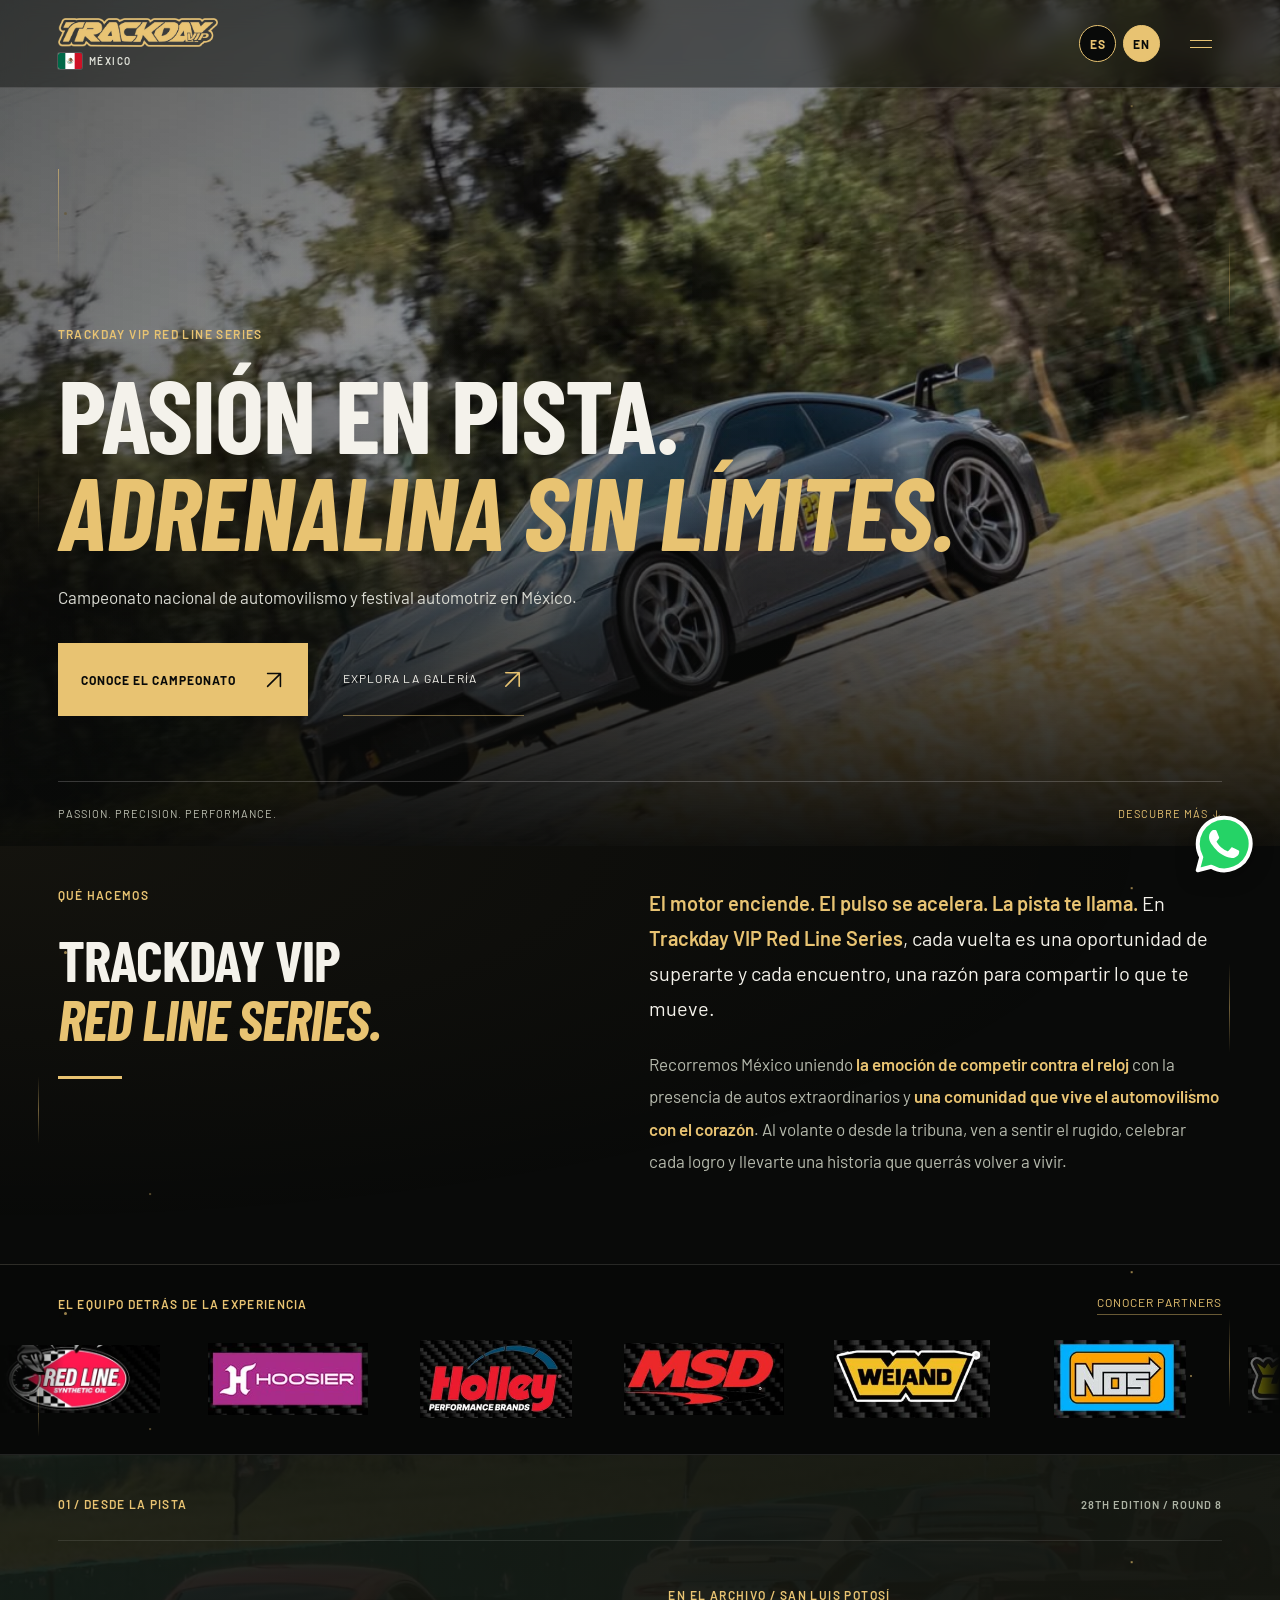
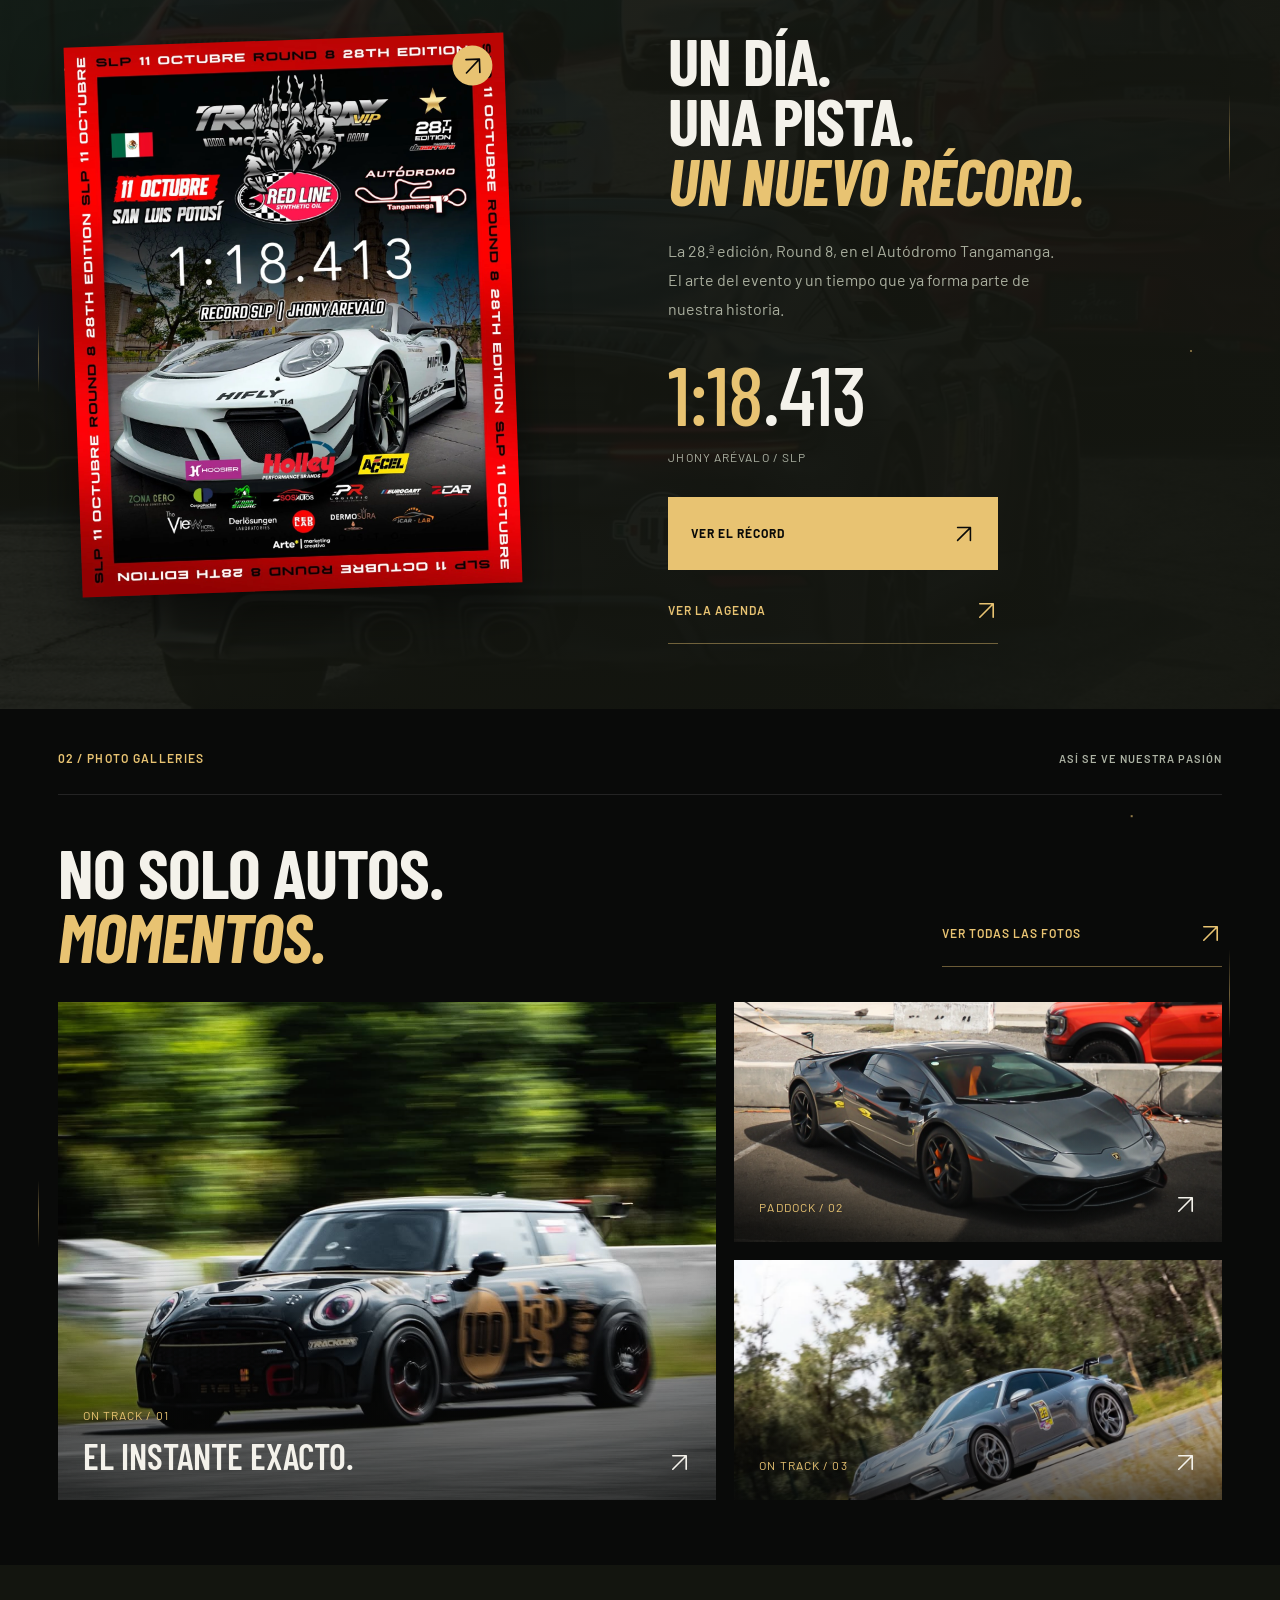
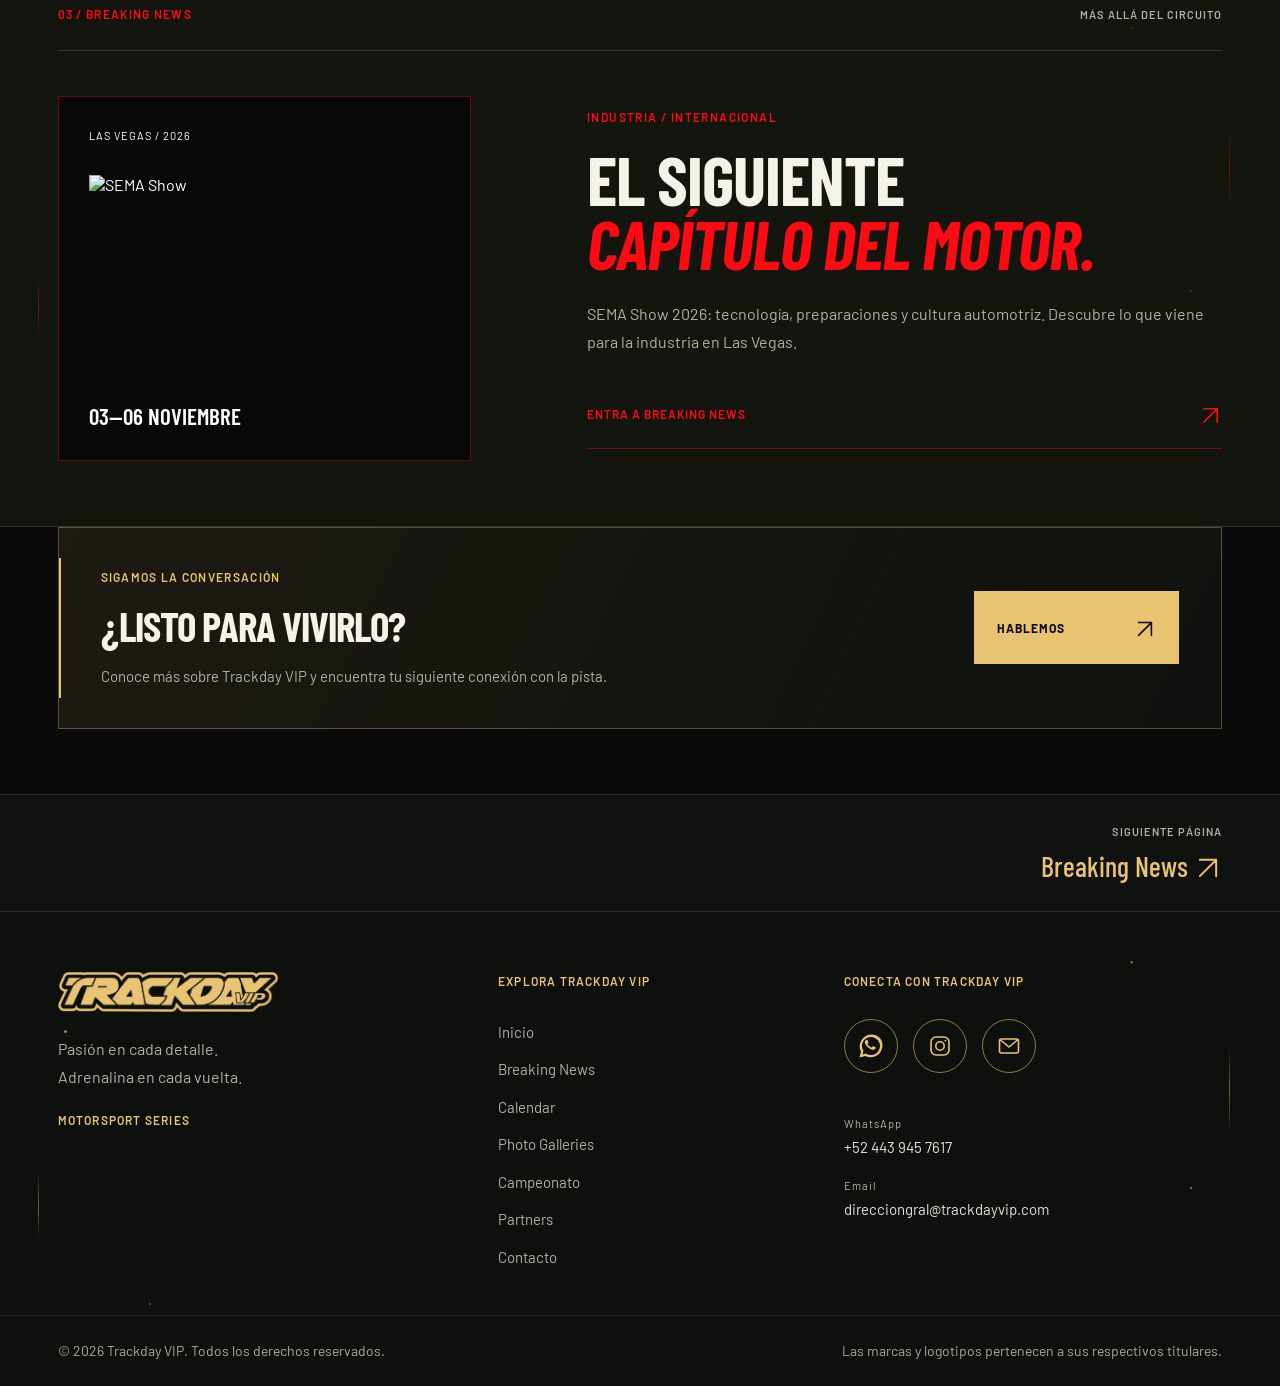
==== commit 904e31e3: "Add files via upload" ====
--- a/index.html
+++ b/index.html
@@ -1,28 +1,28 @@
-<!doctype html><html lang="es"><head><meta charset="utf-8"><meta name="viewport" content="width=device-width, initial-scale=1"><meta name="theme-color" content="#090a09"><title>Inicio | Trackday VIP</title><meta name="description" content="Inicio — Trackday VIP Motorsport Series."><link rel="icon" href="assets/logo.png"><link rel="stylesheet" href="style.css?v=fd1bd78065c4"></head><body data-page="home"><a class="skip" href="#content">Saltar al contenido / Skip to content</a><header class="site-header">
+<!doctype html><html lang="es"><head><meta charset="utf-8"><meta name="viewport" content="width=device-width, initial-scale=1"><meta name="theme-color" content="#090a09"><title>Inicio | Trackday VIP</title><meta name="description" content="Inicio — Trackday VIP Motorsport Series."><link rel="icon" href="assets/logo.png"><link rel="stylesheet" href="style.css?v=e36966ca8e76"></head><body data-page="home"><a class="skip" href="#content">Saltar al contenido / Skip to content</a><header class="site-header">
 <a href="index.html" class="edition" aria-label="Trackday VIP — Inicio / Home"><img src="assets/logo.png" alt="Trackday VIP" width="1841" height="330"><span class="country-badge"><img src="assets/mexico.svg" alt="" width="24" height="16"><span data-t="countryLabel">MÉXICO</span></span></a>
 <nav class="desktop-nav" aria-label="Principal"><a href="index.html" data-home aria-current="page" data-t="homeNav">Inicio</a><a href="news.html">Breaking News</a><a href="calendar.html">Calendar</a><a href="gallery.html">Photo Galleries</a><a href="campeonato.html" data-t="navChamp">Campeonato</a><a href="partners.html">Partners</a><a class="contact-menu-cta" href="contact.html"><span data-t="navContact">Contacto</span></a></nav>
 <div class="header-controls"><div class="languages" role="group" aria-label="Idioma / Language"><button type="button" data-lang="es" aria-label="Español" aria-pressed="true">ES</button><button type="button" data-lang="en" aria-label="English" aria-pressed="false">EN</button></div><button type="button" class="menu-toggle" aria-label="Abrir menú / Open menu" aria-expanded="false" aria-controls="menu"><span></span><span></span></button></div>
-</header><div id="menu" class="menu" hidden><nav aria-label="Menú móvil"><a href="index.html" data-home aria-current="page"><span>00</span><b data-t="homeNav">Inicio</b> <svg class="icon-arrow" viewBox="0 0 24 24" aria-hidden="true" focusable="false"><path d="M5 19 19 5M5 5h14v14"/></svg></a><a href="news.html"><span>01</span>Breaking News <svg class="icon-arrow" viewBox="0 0 24 24" aria-hidden="true" focusable="false"><path d="M5 19 19 5M5 5h14v14"/></svg></a><a href="calendar.html"><span>02</span>Calendar <svg class="icon-arrow" viewBox="0 0 24 24" aria-hidden="true" focusable="false"><path d="M5 19 19 5M5 5h14v14"/></svg></a><a href="gallery.html"><span>03</span>Photo Galleries <svg class="icon-arrow" viewBox="0 0 24 24" aria-hidden="true" focusable="false"><path d="M5 19 19 5M5 5h14v14"/></svg></a><a href="campeonato.html"><span>04</span><b data-t="navChamp">Campeonato</b> <svg class="icon-arrow" viewBox="0 0 24 24" aria-hidden="true" focusable="false"><path d="M5 19 19 5M5 5h14v14"/></svg></a><a href="partners.html"><span>05</span>Partners <svg class="icon-arrow" viewBox="0 0 24 24" aria-hidden="true" focusable="false"><path d="M5 19 19 5M5 5h14v14"/></svg></a><a class="contact-menu-cta" href="contact.html"><b data-t="navContact">Contacto</b><span aria-hidden="true"><svg class="icon-arrow" viewBox="0 0 24 24" aria-hidden="true" focusable="false"><path d="M5 19 19 5M5 5h14v14"/></svg></span></a></nav><p>TRACKDAY VIP / MOTORSPORT SERIES</p></div><main id="content" tabindex="-1"><section class="cinematic-hero">
+</header><div id="menu" class="menu" hidden><nav aria-label="Menú móvil"><a href="index.html" data-home aria-current="page"><span>00</span><b data-t="homeNav">Inicio</b> <svg class="icon-arrow" viewBox="0 0 24 24" aria-hidden="true" focusable="false"><path d="M5 19 19 5M5 5h14v14"/></svg></a><a href="news.html"><span>01</span>Breaking News <svg class="icon-arrow" viewBox="0 0 24 24" aria-hidden="true" focusable="false"><path d="M5 19 19 5M5 5h14v14"/></svg></a><a href="calendar.html"><span>02</span>Calendar <svg class="icon-arrow" viewBox="0 0 24 24" aria-hidden="true" focusable="false"><path d="M5 19 19 5M5 5h14v14"/></svg></a><a href="gallery.html"><span>03</span>Photo Galleries <svg class="icon-arrow" viewBox="0 0 24 24" aria-hidden="true" focusable="false"><path d="M5 19 19 5M5 5h14v14"/></svg></a><a href="campeonato.html"><span>04</span><b data-t="navChamp">Campeonato</b> <svg class="icon-arrow" viewBox="0 0 24 24" aria-hidden="true" focusable="false"><path d="M5 19 19 5M5 5h14v14"/></svg></a><a href="partners.html"><span>05</span>Partners <svg class="icon-arrow" viewBox="0 0 24 24" aria-hidden="true" focusable="false"><path d="M5 19 19 5M5 5h14v14"/></svg></a><a class="contact-menu-cta" href="contact.html"><b data-t="navContact">Contacto</b><span aria-hidden="true"><svg class="icon-arrow" viewBox="0 0 24 24" aria-hidden="true" focusable="false"><path d="M5 19 19 5M5 5h14v14"/></svg></span></a></nav><p>TRACKDAY VIP / MOTORSPORT SERIES</p></div><main id="content" tabindex="-1"><section class="cinematic-hero"><div class="section-gold-background" aria-hidden="true"><i></i><i></i><i></i><i></i><i></i><i></i></div>
 <img class="cinematic-photo" src="assets/hero.webp" alt="Auto de carreras negro y naranja en pista" data-alt="heroAlt" width="1280" height="720" fetchpriority="high">
-<div class="cinematic-shade"></div><span class="hero-hairline" aria-hidden="true"></span>
+<img class="cinematic-photo hero-slide-two" src="assets/mini-track.png" alt="" aria-hidden="true" width="1080" height="1080"><img class="cinematic-photo hero-slide-three" src="assets/porsche-track.png" alt="" aria-hidden="true" width="1080" height="1080"><div class="cinematic-shade"></div><span class="hero-hairline" aria-hidden="true"></span>
 <div class="cinematic-caption"><span class="label" data-t="visualKicker">TRACKDAY VIP RED LINE SERIES</span><h1 data-t="visualTitle">PASIÓN EN PISTA.<br><em>ADRENALINA SIN LÍMITES.</em></h1><p data-t="visualIntro">Campeonato nacional de automovilismo y festival automotriz en México.</p><div class="cinematic-actions"><a class="gold-button" href="campeonato.html"><span data-t="visualGallery">CONOCE EL CAMPEONATO</span><span><svg class="icon-arrow" viewBox="0 0 24 24" aria-hidden="true" focusable="false"><path d="M5 19 19 5M5 5h14v14"/></svg></span></a><a class="hero-text-link" href="gallery.html"><span data-t="visualCalendar">EXPLORA LA GALERÍA</span><span><svg class="icon-arrow" viewBox="0 0 24 24" aria-hidden="true" focusable="false"><path d="M5 19 19 5M5 5h14v14"/></svg></span></a></div></div>
 <div class="cinematic-bottom"><span>PASSION. PRECISION. PERFORMANCE.</span><a href="#home-events" data-t="visualScroll">DESCUBRE MÁS <svg class="icon-arrow" viewBox="0 0 24 24" aria-hidden="true" focusable="false"><path d="M12 4v16m-7-7 7 7 7-7"/></svg></a></div>
 </section>
-<section class="section home-about" aria-labelledby="about-title"><div class="home-about-heading"><p class="section-label" data-t="aboutLabel">QUÉ HACEMOS</p><h2 id="about-title" data-t="aboutTitle">TRACKDAY VIP<br><em>RED LINE SERIES.</em></h2><span class="about-rule" aria-hidden="true"></span></div><div class="home-about-copy"><p class="about-lead" data-t="aboutLead"><strong>El motor enciende. El pulso se acelera. La pista te llama.</strong> En <strong>Trackday VIP Red Line Series</strong>, cada vuelta es una oportunidad de superarte y cada encuentro, una razón para compartir lo que te mueve.</p><p data-t="aboutBody">Recorremos México uniendo <strong>la emoción de competir contra el reloj</strong> con la presencia de autos extraordinarios y <strong>una comunidad que vive el automovilismo con el corazón</strong>. Al volante o desde la tribuna, ven a sentir el rugido, celebrar cada logro y llevarte una historia que querrás volver a vivir.</p></div></section>
+<section class="section home-about" aria-labelledby="about-title"><div class="section-gold-background" aria-hidden="true"><i></i><i></i><i></i><i></i><i></i><i></i></div><div class="home-about-heading"><p class="section-label" data-t="aboutLabel">QUÉ HACEMOS</p><h2 id="about-title" data-t="aboutTitle">TRACKDAY VIP<br><em>RED LINE SERIES.</em></h2><span class="about-rule" aria-hidden="true"></span></div><div class="home-about-copy"><p class="about-lead" data-t="aboutLead"><strong>El motor enciende. El pulso se acelera. La pista te llama.</strong> En <strong>Trackday VIP Red Line Series</strong>, cada vuelta es una oportunidad de superarte y cada encuentro, una razón para compartir lo que te mueve.</p><p data-t="aboutBody">Recorremos México uniendo <strong>la emoción de competir contra el reloj</strong> con la presencia de autos extraordinarios y <strong>una comunidad que vive el automovilismo con el corazón</strong>. Al volante o desde la tribuna, ven a sentir el rugido, celebrar cada logro y llevarte una historia que querrás volver a vivir.</p></div></section>
 
-<section class="partner-ribbon" aria-label="Partners"><div class="partner-ribbon-heading"><span class="section-label" data-t="partnersTag">EL EQUIPO DETRÁS DE LA EXPERIENCIA</span><a href="partners.html" class="partner-ribbon-link" data-t="homePartnersCta">CONOCER PARTNERS</a></div><div class="partner-marquee"><div class="partner-marquee-track"><div class="partner-marquee-group"><img src="assets/redline.webp" alt="Red Line Synthetic Oil" loading="eager" decoding="async"><img src="assets/hoosier.webp" alt="Hoosier" loading="eager" decoding="async"><img src="assets/holley.webp" alt="Holley Performance Brands" loading="eager" decoding="async"><img src="assets/msd.webp" alt="MSD" loading="eager" decoding="async"><img src="assets/weiand.webp" alt="Weiand" loading="eager" decoding="async"><img src="assets/nos.webp" alt="NOS" loading="eager" decoding="async"><img src="assets/jegs.webp" alt="JEGS" loading="eager" decoding="async"><img src="assets/bm.webp" alt="B&M" loading="eager" decoding="async"><img src="assets/simpson.webp" alt="Simpson" loading="eager" decoding="async"><img src="assets/flowmaster.webp" alt="Flowmaster" loading="eager" decoding="async"><img src="assets/hooker.webp" alt="Hooker Headers" loading="eager" decoding="async"><img src="assets/flowtech.webp" alt="Flowtech Exhaust" loading="eager" decoding="async"><img src="assets/earls.webp" alt="Earl’s Performance Plumbing" loading="eager" decoding="async"></div><div class="partner-marquee-group" aria-hidden="true"><img src="assets/redline.webp" alt="" loading="eager" decoding="async"><img src="assets/hoosier.webp" alt="" loading="eager" decoding="async"><img src="assets/holley.webp" alt="" loading="eager" decoding="async"><img src="assets/msd.webp" alt="" loading="eager" decoding="async"><img src="assets/weiand.webp" alt="" loading="eager" decoding="async"><img src="assets/nos.webp" alt="" loading="eager" decoding="async"><img src="assets/jegs.webp" alt="" loading="eager" decoding="async"><img src="assets/bm.webp" alt="" loading="eager" decoding="async"><img src="assets/simpson.webp" alt="" loading="eager" decoding="async"><img src="assets/flowmaster.webp" alt="" loading="eager" decoding="async"><img src="assets/hooker.webp" alt="" loading="eager" decoding="async"><img src="assets/flowtech.webp" alt="" loading="eager" decoding="async"><img src="assets/earls.webp" alt="" loading="eager" decoding="async"></div><div class="partner-marquee-group" aria-hidden="true"><img src="assets/redline.webp" alt="" loading="eager" decoding="async"><img src="assets/hoosier.webp" alt="" loading="eager" decoding="async"><img src="assets/holley.webp" alt="" loading="eager" decoding="async"><img src="assets/msd.webp" alt="" loading="eager" decoding="async"><img src="assets/weiand.webp" alt="" loading="eager" decoding="async"><img src="assets/nos.webp" alt="" loading="eager" decoding="async"><img src="assets/jegs.webp" alt="" loading="eager" decoding="async"><img src="assets/bm.webp" alt="" loading="eager" decoding="async"><img src="assets/simpson.webp" alt="" loading="eager" decoding="async"><img src="assets/flowmaster.webp" alt="" loading="eager" decoding="async"><img src="assets/hooker.webp" alt="" loading="eager" decoding="async"><img src="assets/flowtech.webp" alt="" loading="eager" decoding="async"><img src="assets/earls.webp" alt="" loading="eager" decoding="async"></div><div class="partner-marquee-group" aria-hidden="true"><img src="assets/redline.webp" alt="" loading="eager" decoding="async"><img src="assets/hoosier.webp" alt="" loading="eager" decoding="async"><img src="assets/holley.webp" alt="" loading="eager" decoding="async"><img src="assets/msd.webp" alt="" loading="eager" decoding="async"><img src="assets/weiand.webp" alt="" loading="eager" decoding="async"><img src="assets/nos.webp" alt="" loading="eager" decoding="async"><img src="assets/jegs.webp" alt="" loading="eager" decoding="async"><img src="assets/bm.webp" alt="" loading="eager" decoding="async"><img src="assets/simpson.webp" alt="" loading="eager" decoding="async"><img src="assets/flowmaster.webp" alt="" loading="eager" decoding="async"><img src="assets/hooker.webp" alt="" loading="eager" decoding="async"><img src="assets/flowtech.webp" alt="" loading="eager" decoding="async"><img src="assets/earls.webp" alt="" loading="eager" decoding="async"></div></div></div></section>
-<section class="section event-story" id="home-events">
+<section class="partner-ribbon" aria-label="Partners"><div class="section-gold-background" aria-hidden="true"><i></i><i></i><i></i><i></i><i></i><i></i></div><div class="partner-ribbon-heading"><span class="section-label" data-t="partnersTag">EL EQUIPO DETRÁS DE LA EXPERIENCIA</span><a href="partners.html" class="partner-ribbon-link" data-t="homePartnersCta">CONOCER PARTNERS</a></div><div class="partner-marquee"><div class="partner-marquee-track"><div class="partner-marquee-group"><img src="assets/redline.webp" alt="Red Line Synthetic Oil" loading="eager" decoding="async"><img src="assets/hoosier.webp" alt="Hoosier" loading="eager" decoding="async"><img src="assets/holley.webp" alt="Holley Performance Brands" loading="eager" decoding="async"><img src="assets/msd.webp" alt="MSD" loading="eager" decoding="async"><img src="assets/weiand.webp" alt="Weiand" loading="eager" decoding="async"><img src="assets/nos.webp" alt="NOS" loading="eager" decoding="async"><img src="assets/jegs.webp" alt="JEGS" loading="eager" decoding="async"><img src="assets/bm.webp" alt="B&M" loading="eager" decoding="async"><img src="assets/simpson.webp" alt="Simpson" loading="eager" decoding="async"><img src="assets/flowmaster.webp" alt="Flowmaster" loading="eager" decoding="async"><img src="assets/hooker.webp" alt="Hooker Headers" loading="eager" decoding="async"><img src="assets/flowtech.webp" alt="Flowtech Exhaust" loading="eager" decoding="async"><img src="assets/earls.webp" alt="Earl’s Performance Plumbing" loading="eager" decoding="async"></div><div class="partner-marquee-group" aria-hidden="true"><img src="assets/redline.webp" alt="" loading="eager" decoding="async"><img src="assets/hoosier.webp" alt="" loading="eager" decoding="async"><img src="assets/holley.webp" alt="" loading="eager" decoding="async"><img src="assets/msd.webp" alt="" loading="eager" decoding="async"><img src="assets/weiand.webp" alt="" loading="eager" decoding="async"><img src="assets/nos.webp" alt="" loading="eager" decoding="async"><img src="assets/jegs.webp" alt="" loading="eager" decoding="async"><img src="assets/bm.webp" alt="" loading="eager" decoding="async"><img src="assets/simpson.webp" alt="" loading="eager" decoding="async"><img src="assets/flowmaster.webp" alt="" loading="eager" decoding="async"><img src="assets/hooker.webp" alt="" loading="eager" decoding="async"><img src="assets/flowtech.webp" alt="" loading="eager" decoding="async"><img src="assets/earls.webp" alt="" loading="eager" decoding="async"></div><div class="partner-marquee-group" aria-hidden="true"><img src="assets/redline.webp" alt="" loading="eager" decoding="async"><img src="assets/hoosier.webp" alt="" loading="eager" decoding="async"><img src="assets/holley.webp" alt="" loading="eager" decoding="async"><img src="assets/msd.webp" alt="" loading="eager" decoding="async"><img src="assets/weiand.webp" alt="" loading="eager" decoding="async"><img src="assets/nos.webp" alt="" loading="eager" decoding="async"><img src="assets/jegs.webp" alt="" loading="eager" decoding="async"><img src="assets/bm.webp" alt="" loading="eager" decoding="async"><img src="assets/simpson.webp" alt="" loading="eager" decoding="async"><img src="assets/flowmaster.webp" alt="" loading="eager" decoding="async"><img src="assets/hooker.webp" alt="" loading="eager" decoding="async"><img src="assets/flowtech.webp" alt="" loading="eager" decoding="async"><img src="assets/earls.webp" alt="" loading="eager" decoding="async"></div><div class="partner-marquee-group" aria-hidden="true"><img src="assets/redline.webp" alt="" loading="eager" decoding="async"><img src="assets/hoosier.webp" alt="" loading="eager" decoding="async"><img src="assets/holley.webp" alt="" loading="eager" decoding="async"><img src="assets/msd.webp" alt="" loading="eager" decoding="async"><img src="assets/weiand.webp" alt="" loading="eager" decoding="async"><img src="assets/nos.webp" alt="" loading="eager" decoding="async"><img src="assets/jegs.webp" alt="" loading="eager" decoding="async"><img src="assets/bm.webp" alt="" loading="eager" decoding="async"><img src="assets/simpson.webp" alt="" loading="eager" decoding="async"><img src="assets/flowmaster.webp" alt="" loading="eager" decoding="async"><img src="assets/hooker.webp" alt="" loading="eager" decoding="async"><img src="assets/flowtech.webp" alt="" loading="eager" decoding="async"><img src="assets/earls.webp" alt="" loading="eager" decoding="async"></div></div></div></section>
+<section class="section event-story" id="home-events"><div class="section-gold-background" aria-hidden="true"><i></i><i></i><i></i><i></i><i></i><i></i></div>
 <div class="section-top"><span class="section-label" data-t="visualEventTag">01 / DESDE LA PISTA</span><span class="micro">28TH EDITION / ROUND 8</span></div>
 <div class="event-story-layout"><a href="campeonato.html" class="event-artwork" aria-label="Ver récord SLP / View SLP record"><img src="assets/record.webp" alt="Cartel Trackday VIP: récord SLP de Jhony Arévalo, 1:18.413" data-alt="recordAlt" width="1280" height="1600" loading="lazy"><span class="poster-expand"><svg class="icon-arrow" viewBox="0 0 24 24" aria-hidden="true" focusable="false"><path d="M5 19 19 5M5 5h14v14"/></svg></span></a><div class="event-story-copy"><p class="label" data-t="visualArchive">EN EL ARCHIVO / SAN LUIS POTOSÍ</p><h2 data-t="visualEventTitle">UN DÍA.<br>UNA PISTA.<br><em>UN NUEVO RÉCORD.</em></h2><p data-t="visualEventBody">La 28.ª edición, Round 8, en el Autódromo Tangamanga. El arte del evento y un tiempo que ya forma parte de nuestra historia.</p><div class="event-lap">1:18<span>.413</span><small>JHONY ARÉVALO / SLP</small></div><div class="event-story-actions"><a class="gold-button" href="campeonato.html"><span data-t="visualRecordCta">VER EL RÉCORD</span><span><svg class="icon-arrow" viewBox="0 0 24 24" aria-hidden="true" focusable="false"><path d="M5 19 19 5M5 5h14v14"/></svg></span></a><a href="calendar.html" class="text-button"><span data-t="visualDatesCta">VER LA AGENDA</span><span><svg class="icon-arrow" viewBox="0 0 24 24" aria-hidden="true" focusable="false"><path d="M5 19 19 5M5 5h14v14"/></svg></span></a></div></div></div>
 </section>
-<section class="section photo-editorial">
+<section class="section photo-editorial"><div class="section-gold-background" aria-hidden="true"><i></i><i></i><i></i><i></i><i></i><i></i></div>
 <div class="section-top"><span class="section-label">02 / PHOTO GALLERIES</span><span class="micro" data-t="visualPhotoTag">ASÍ SE VE NUESTRA PASIÓN</span></div>
 <div class="photo-editorial-heading"><h2 data-t="visualPhotosTitle">NO SOLO AUTOS.<br><em>MOMENTOS.</em></h2><a class="text-button" href="gallery.html"><span data-t="visualAllPhotos">VER TODAS LAS FOTOS</span><span><svg class="icon-arrow" viewBox="0 0 24 24" aria-hidden="true" focusable="false"><path d="M5 19 19 5M5 5h14v14"/></svg></span></a></div>
 <div class="photo-mosaic"><a class="mosaic-main" href="gallery.html" aria-label="Photo Galleries"><img src="assets/mini-track.png" alt="MINI en pista" data-alt="miniAlt" width="1080" height="1080" loading="lazy"><span><small>ON TRACK / 01</small><strong data-t="gallery2">EL INSTANTE EXACTO.</strong><b><svg class="icon-arrow" viewBox="0 0 24 24" aria-hidden="true" focusable="false"><path d="M5 19 19 5M5 5h14v14"/></svg></b></span></a><a href="gallery.html" aria-label="Photo Galleries"><img src="assets/lamborghini-paddock.png" alt="Lamborghini en el paddock" data-alt="lamboAlt" width="1080" height="1080" loading="lazy"><span><small>PADDOCK / 02</small><b><svg class="icon-arrow" viewBox="0 0 24 24" aria-hidden="true" focusable="false"><path d="M5 19 19 5M5 5h14v14"/></svg></b></span></a><a href="gallery.html" aria-label="Photo Galleries"><img src="assets/porsche-track.png" alt="Porsche en pista" data-alt="porscheTrackAlt" width="1080" height="1080" loading="lazy"><span><small>ON TRACK / 03</small><b><svg class="icon-arrow" viewBox="0 0 24 24" aria-hidden="true" focusable="false"><path d="M5 19 19 5M5 5h14v14"/></svg></b></span></a></div>
 </section>
-<section class="section editorial-news"><div class="section-top"><span class="section-label">03 / BREAKING NEWS</span><span class="micro" data-t="visualNewsTag">MÁS ALLÁ DEL CIRCUITO</span></div><div class="editorial-news-layout"><a class="news-date-tile" href="sema-2026.html" aria-label="SEMA Show 2026"><span>LAS VEGAS / 2026</span><strong>SEMA<br><em>SHOW</em></strong><small data-t="semaDate">03—06 NOVIEMBRE</small></a><div><p class="label" data-t="industry">INDUSTRIA / INTERNACIONAL</p><h2 data-t="visualNewsTitle">EL SIGUIENTE<br><em>CAPÍTULO DEL MOTOR.</em></h2><p data-t="visualNewsBody">SEMA Show 2026: tecnología, preparaciones y cultura automotriz. Descubre lo que viene para la industria en Las Vegas.</p><a href="news.html" class="text-button"><span data-t="visualNewsCta">ENTRA A BREAKING NEWS</span><span><svg class="icon-arrow" viewBox="0 0 24 24" aria-hidden="true" focusable="false"><path d="M5 19 19 5M5 5h14v14"/></svg></span></a></div></div></section>
+<section class="section editorial-news"><div class="section-gold-background" aria-hidden="true"><i></i><i></i><i></i><i></i><i></i><i></i></div><div class="section-top"><span class="section-label">03 / BREAKING NEWS</span><span class="micro" data-t="visualNewsTag">MÁS ALLÁ DEL CIRCUITO</span></div><div class="editorial-news-layout"><a class="news-date-tile" href="sema-2026.html" aria-label="SEMA Show 2026"><span>LAS VEGAS / 2026</span><img class="sema-original-logo" src="assets/sema-show-2026-logo.png" alt="SEMA Show" width="1920" height="1080" loading="lazy"><small data-t="semaDate">03—06 NOVIEMBRE</small></a><div><p class="label" data-t="industry">INDUSTRIA / INTERNACIONAL</p><h2 data-t="visualNewsTitle">EL SIGUIENTE<br><em>CAPÍTULO DEL MOTOR.</em></h2><p data-t="visualNewsBody">SEMA Show 2026: tecnología, preparaciones y cultura automotriz. Descubre lo que viene para la industria en Las Vegas.</p><a href="news.html" class="text-button"><span data-t="visualNewsCta">ENTRA A BREAKING NEWS</span><span><svg class="icon-arrow" viewBox="0 0 24 24" aria-hidden="true" focusable="false"><path d="M5 19 19 5M5 5h14v14"/></svg></span></a></div></div></section>
 
-<aside class="contact-invitation"><div><span class="section-label" data-t="inviteLabel">SIGAMOS LA CONVERSACIÓN</span><h2 data-t="inviteTitle_home">¿LISTO PARA VIVIRLO?</h2><p data-t="inviteBody_home">Conoce más sobre Trackday VIP y encuentra tu siguiente conexión con la pista.</p></div><a class="gold-button" href="contact.html?topic=home"><span data-t="inviteCta">HABLEMOS</span><span><svg class="icon-arrow" viewBox="0 0 24 24" aria-hidden="true" focusable="false"><path d="M5 19 19 5M5 5h14v14"/></svg></span></a></aside></main><nav class="page-navigation" aria-label="Entre páginas / Between pages"><span></span><a href="news.html"><span class="micro" data-t="nextPage">SIGUIENTE PÁGINA</span><strong>Breaking News <svg class="icon-arrow" viewBox="0 0 24 24" aria-hidden="true" focusable="false"><path d="M5 19 19 5M5 5h14v14"/></svg></strong></a></nav><footer class="full-footer">
+<aside class="contact-invitation"><div><span class="section-label" data-t="inviteLabel">SIGAMOS LA CONVERSACIÓN</span><h2 data-t="inviteTitle_home">¿LISTO PARA VIVIRLO?</h2><p data-t="inviteBody_home">Conoce más sobre Trackday VIP y encuentra tu siguiente conexión con la pista.</p></div><a class="gold-button" href="contact.html?topic=home"><span data-t="inviteCta">HABLEMOS</span><span><svg class="icon-arrow" viewBox="0 0 24 24" aria-hidden="true" focusable="false"><path d="M5 19 19 5M5 5h14v14"/></svg></span></a></aside></main><nav class="page-navigation" aria-label="Entre páginas / Between pages"><span></span><a href="news.html"><span class="micro" data-t="nextPage">SIGUIENTE PÁGINA</span><strong>Breaking News <svg class="icon-arrow" viewBox="0 0 24 24" aria-hidden="true" focusable="false"><path d="M5 19 19 5M5 5h14v14"/></svg></strong></a></nav><footer class="full-footer"><div class="section-gold-background" aria-hidden="true"><i></i><i></i><i></i><i></i><i></i><i></i></div>
 <div class="footer-main"><div class="footer-brand"><a href="index.html" aria-label="Trackday VIP"><img src="assets/logo.png" alt="Trackday VIP" width="1841" height="330"></a><p data-t="footerBrand">Pasión en cada detalle.<br>Adrenalina en cada vuelta.</p><span class="micro">MOTORSPORT SERIES</span></div>
 <nav class="footer-navigation" aria-label="Explorar / Explore"><h2 data-t="footerExplore">EXPLORA TRACKDAY VIP</h2><a href="index.html" data-t="homeNav">Inicio</a><a href="news.html">Breaking News</a><a href="calendar.html">Calendar</a><a href="gallery.html">Photo Galleries</a><a href="campeonato.html" data-t="navChamp">Campeonato</a><a href="partners.html">Partners</a><a href="contact.html" data-t="navContact">Contacto</a></nav>
 <div class="footer-contact"><h2 data-t="footerContact">CONECTA CON TRACKDAY VIP</h2><div class="social-icons" aria-label="Redes sociales y contacto / Social media and contact">
--- a/style.css
+++ b/style.css
@@ -1,5 +1,5 @@
 @import url('https://fonts.googleapis.com/css2?family=Barlow+Condensed:ital,wght@0,500;0,600;0,700;0,800;1,600;1,700;1,800&family=Barlow:wght@400;500;600;700&display=swap');
-:root{--gold:#bb965e;--ink:#090a09;--panel:#131512;--white:#f4f2eb;--muted:#989c90;--line:#ffffff1c;--display:'Barlow Condensed','Arial Narrow',Impact,sans-serif;--body:Barlow,Arial,sans-serif}*{box-sizing:border-box}html{scroll-behavior:smooth;scroll-padding-top:95px}body{margin:0;background:var(--ink);color:var(--white);font-family:var(--body);-webkit-font-smoothing:antialiased}a{color:inherit;text-decoration:none}button{font:inherit;color:inherit;cursor:pointer;border:0;background:none}button,a{-webkit-tap-highlight-color:transparent}button:focus-visible,a:focus-visible,[tabindex]:focus-visible{outline:2px solid var(--gold);outline-offset:5px}img{max-width:100%;display:block}button:disabled{opacity:.4;cursor:default}::selection{background:var(--gold);color:var(--ink)}.skip{position:fixed;top:-80px;left:12px;padding:12px;background:var(--gold);color:var(--ink);z-index:100}.skip:focus{top:8px}.site-header{height:88px;position:absolute;top:0;left:0;right:0;z-index:30;padding:0 4.5%;display:flex;align-items:center;justify-content:space-between;border-bottom:1px solid #ffffff26;background:linear-gradient(#090a09ad,transparent)}.edition{display:flex;gap:12px;align-items:center;font-size:9px;letter-spacing:2px;line-height:1.6}.edition b{font-weight:500;color:var(--gold)}.checker{display:inline-block;width:28px;height:24px;background:conic-gradient(var(--gold) 25%,transparent 0 50%,var(--gold) 0 75%,transparent 0) 0 0/12px 12px;transform:skew(-10deg)}.desktop-nav{display:flex;gap:28px;align-items:center;font-size:11px;font-weight:600}.desktop-nav a{padding:15px 0;position:relative}.desktop-nav a:after{content:'';position:absolute;bottom:5px;left:0;width:0;height:1px;background:var(--gold);transition:width .25s}.desktop-nav a:hover:after{width:100%}.header-controls{display:flex;align-items:center;gap:20px}.languages{display:flex;gap:7px}.languages button{height:37px;width:37px;display:grid;place-items:center;border:1px solid var(--gold);border-radius:50%;background:var(--gold);color:var(--ink);font-size:10px;letter-spacing:1px;font-weight:700;transition:background .2s,color .2s}.languages button[aria-pressed=true]{color:var(--gold);background:var(--ink)}.menu-toggle{display:none;width:42px;height:42px;padding:10px}.menu-toggle span{display:block;width:22px;height:1px;background:var(--gold);margin:6px 0;transition:transform .25s}.menu-toggle[aria-expanded=true] span:first-child{transform:translateY(3.5px) rotate(45deg)}.menu-toggle[aria-expanded=true] span:last-child{transform:translateY(-3.5px) rotate(-45deg)}.menu{position:fixed;inset:0;z-index:25;background:#10110ff5;backdrop-filter:blur(20px);padding:120px 7% 110px}.menu[hidden]{display:none}.menu nav{display:flex;flex-direction:column}.menu a{font-family:var(--display);font-weight:600;font-size:clamp(30px,7vw,52px);padding:15px 0;border-bottom:1px solid var(--line)}.menu a span{font:10px var(--body);color:var(--gold);margin-right:20px}.menu a b{font-weight:600}.menu p{font-size:9px;letter-spacing:2px;color:var(--muted);margin-top:35px}body.menu-open{overflow:hidden}.hero{position:relative;min-height:min(940px,100svh);height:860px;max-height:1100px;display:flex;flex-direction:column;justify-content:space-between;overflow:hidden;padding:140px 4.5% 0}.hero-photo,.hero-shade,.hero-grid{position:absolute;inset:0;width:100%;height:100%;object-fit:cover;z-index:-3}.hero-photo{object-position:center 58%;animation:hero-pan 18s ease-in-out infinite alternate}.hero-shade{z-index:-2;background:linear-gradient(180deg,#090a0999 0%,#090a0908 37%,#090a0955 55%,#090a09f5 100%),linear-gradient(90deg,#090a0933,transparent)}.hero-grid{z-index:-1;background:linear-gradient(90deg,transparent calc(50% - .5px),#ffffff09 50%,transparent calc(50% + .5px));pointer-events:none}.hero{isolation:isolate}.hero-brand{text-align:center}.hero-brand .micro{color:#ded7bf;margin:0 0 22px;font-size:9px;letter-spacing:4px}.hero-brand img{width:min(850px,80%);margin:auto;filter:drop-shadow(0 5px 15px #0006)}.hero-content{display:flex;justify-content:space-between;align-items:flex-end;margin-top:auto;padding:65px 0 48px}.label,.micro,.section-label{font-size:10px;font-weight:600;letter-spacing:2px;line-height:1.7;margin:0}.label{color:var(--gold);display:flex;gap:10px;align-items:center}.live-dot{display:inline-block;width:6px;height:6px;flex-shrink:0;border-radius:50%;background:var(--gold);box-shadow:0 0 12px #bb965e77;animation:pulse 2.8s infinite}.gold-dot{width:5px;height:5px;border-radius:50%;background:var(--gold)}h1,h2,h3,p{margin-top:0}h1,h2{font-family:var(--display);font-weight:700;line-height:.92;letter-spacing:-1px;margin-bottom:0}h1{font-size:clamp(70px,8.6vw,128px);margin-top:15px}em{color:var(--gold);font-style:italic;font-weight:700}.hero-aside{width:300px;padding-bottom:6px}.hero-aside p{font-size:14px;line-height:1.7;color:#d0d0c6;margin-bottom:25px}.gold-button{padding:20px 23px;display:flex;justify-content:space-between;gap:25px;align-items:center;background:var(--gold);color:var(--ink);font-size:10px;font-weight:700;letter-spacing:1px;transition:background .2s,transform .2s}.gold-button:hover{background:#c9a975;transform:translateY(-3px)}.gold-button span:last-child{font-size:22px}.hero-bottom{height:57px;border-top:1px solid #ffffff30;display:flex;align-items:center;justify-content:space-between;font-size:8px;font-weight:500;letter-spacing:2px;color:#c1c1b2}.hero-number{color:var(--gold)}.news-ticker{display:flex;align-items:center;gap:30px;min-height:59px;background:var(--gold);color:var(--ink);padding:0 4.5%;font-size:11px;letter-spacing:1.4px;font-weight:700;overflow:hidden}.ticker-tag{display:flex;gap:10px;align-items:center;white-space:nowrap;padding-right:30px;border-right:1px solid #090a0940}.ticker-tag .live-dot{background:var(--ink);box-shadow:none}.ticker-text{flex:1;white-space:nowrap}.ticker-arrow{font-size:25px}.section{padding:80px 4.5% 90px;scroll-margin-top:0}.section-top{display:flex;justify-content:space-between;align-items:center;gap:20px;padding-bottom:25px;margin-bottom:45px;border-bottom:1px solid var(--line)}.section-label{color:var(--gold);font-size:10px}.section-top>.micro{color:var(--muted);font-size:8px;letter-spacing:1.5px}h2{font-size:clamp(48px,5.4vw,80px)}.news-layout{display:grid;grid-template-columns:1.02fr 1fr;gap:8%;align-items:center}.sema-art{overflow:hidden;background:var(--gold);color:var(--ink);min-height:500px;position:relative;text-align:left;padding:34px;width:100%;transition:transform .3s;isolation:isolate}.sema-art:hover{transform:translateY(-5px)}.sema-art:after{content:'';position:absolute;width:110px;height:120%;background:#090a090a;transform:rotate(32deg);top:-10%;left:40%;z-index:-1}.sema-word{display:block;font-family:var(--display);font-size:clamp(80px,10.5vw,158px);font-weight:800;font-style:italic;line-height:.78;margin-top:38px;letter-spacing:-4px}.sema-word>span{display:block;-webkit-text-stroke:1px var(--ink);color:transparent}.sema-year{position:absolute;right:28px;bottom:77px;font:800 90px/.74 var(--display);letter-spacing:-3px;text-align:right}.sema-year span{display:block}.sema-date{display:block;margin-top:37px;max-width:140px;font:600 27px/1 var(--display)}.art-bottom{position:absolute;bottom:0;left:34px;right:34px;height:53px;border-top:1px solid #090a0960;display:flex;align-items:center;justify-content:space-between;font-size:8px;letter-spacing:1px}.art-bottom b{font-size:25px}.article-category{display:flex;align-items:center;gap:10px;color:var(--gold);font-size:9px;letter-spacing:1.5px;margin-bottom:22px}.news-copy h2{font-size:clamp(38px,4.5vw,67px)}.news-copy>p,.section-intro{font-size:14px;line-height:1.8;color:var(--muted);margin:25px 0}.news-facts{display:flex;gap:30px;margin:30px 0 15px}.news-facts>span{border-left:1px solid var(--gold);padding-left:17px;display:flex;flex-direction:column;gap:8px}.news-facts b{font:600 26px/1 var(--display)}.news-facts small{font-size:8px;letter-spacing:1px;color:var(--muted)}.text-button{display:flex;align-items:center;justify-content:space-between;gap:30px;width:100%;border-bottom:1px solid #bb965e70;font-size:9px;font-weight:600;letter-spacing:1.2px;padding:21px 0;color:var(--gold);text-align:left}.text-button>span:last-child{font-size:23px;line-height:1}.text-button:hover{color:var(--white)}.calendar-section{background:var(--panel);border-block:1px solid var(--line)}.calendar-layout{display:grid;grid-template-columns:1fr 1.35fr;gap:10%}.calendar-layout .section-intro{max-width:300px}.calendar-note{display:flex;align-items:center;gap:10px;color:var(--gold);font-size:11px;margin-top:33px;line-height:1.6}.event{display:flex;gap:28px;border-top:1px solid var(--line);padding:27px 0}.event:first-child{border-top:0;padding-top:0}.date-block{min-width:80px;display:flex;flex-direction:column;text-align:center;color:var(--gold);border-right:1px solid var(--line);padding-right:25px}.date-block>span{font-size:10px;letter-spacing:2px}.date-block strong{font:600 72px/1.1 var(--display)}.date-block small{font-size:8px;white-space:nowrap}.event-content{flex:1}.pill{display:inline-block;color:var(--muted);font-size:8px;letter-spacing:1px;margin-bottom:12px}.event h3{font:600 31px/1.1 var(--display);margin-bottom:11px}.event p{font-size:11px;line-height:1.6;color:var(--muted);margin-bottom:10px}.compact{padding:8px 0 0;border-bottom:0;font-size:8px}.archive-event{padding-top:27px}.archive-event .date-block{color:#b2b5a7}.text-link{font-size:8px;color:var(--gold);letter-spacing:1px;display:block;margin-top:20px}.gallery-heading{display:flex;justify-content:space-between;align-items:flex-end;margin-bottom:35px;gap:30px}.gallery-tools{text-align:right}.filters{display:flex;justify-content:flex-end;gap:8px;margin-bottom:18px}.filters button{border:1px solid var(--line);padding:10px 17px;font-size:8px;letter-spacing:1px;border-radius:20px}.filters button[aria-pressed=true]{background:var(--gold);color:var(--ink);border-color:var(--gold)}.gallery-tools p{color:var(--muted);font-size:8px;letter-spacing:1px}.gallery-track{display:flex;gap:18px;overflow-x:auto;scroll-snap-type:x mandatory;scrollbar-width:none;margin-right:-4.95%;padding-right:4.5%;overscroll-behavior-inline:contain}.gallery-track::-webkit-scrollbar{display:none}.photo-card{position:relative;flex:0 0 36%;padding:0;aspect-ratio:4/5;overflow:hidden;scroll-snap-align:start;text-align:left}.photo-card[hidden]{display:none}.photo-card img{height:100%;width:100%;object-fit:cover;transition:transform .6s}.photo-card:hover img{transform:scale(1.045)}.photo-card:after{content:'';position:absolute;inset:0;background:linear-gradient(transparent 55%,#090a09d9)}.photo-overlay{position:absolute;bottom:25px;left:25px;right:25px;z-index:1;display:flex;align-items:flex-end;justify-content:space-between}.photo-overlay small{display:block;color:var(--gold);font-size:8px;letter-spacing:2px;margin-bottom:10px}.photo-overlay strong{font:600 clamp(23px,2.4vw,34px)/1 var(--display)}.photo-overlay b{border:1px solid #ffffff70;border-radius:50%;width:35px;height:35px;display:grid;place-items:center;font-weight:400}.gallery-bottom{display:flex;justify-content:space-between;align-items:center;padding-top:23px}.gallery-bottom>.micro{font-size:8px;color:var(--muted)}.gallery-bottom>div{display:flex;gap:8px}.arrow-button{display:inline-grid;place-items:center;width:43px;height:43px;border-radius:50%;border:1px solid #bb965e70;color:var(--gold);font-size:22px;transition:background .2s,color .2s}.arrow-button:hover{background:var(--gold);color:var(--ink)}.championship-section{background:#161813;position:relative;overflow:hidden}.champ-layout{display:grid;grid-template-columns:1.2fr 1fr;gap:12%;align-items:center}.champ-copy .label{font-size:8px;margin-bottom:22px}.lap-time{font:500 clamp(80px,9.4vw,140px)/1 var(--display);letter-spacing:-3px;margin:35px 0 25px;color:var(--gold);font-variant-numeric:tabular-nums;white-space:nowrap}.lap-time span{color:var(--white)}.driver{display:flex;gap:20px;align-items:center;border-top:1px solid var(--line);padding-top:22px}.driver-number{font:600 30px var(--display);color:var(--gold);padding-right:20px;border-right:1px solid var(--line)}.driver h3{font:600 26px/1 var(--display);margin-bottom:8px}.driver p{font-size:10px;color:var(--muted);margin:0;line-height:1.6}.standings-note{font-size:10px;line-height:1.8;color:var(--muted);margin:20px 0 0;max-width:360px}.champ-visual{padding:0;position:relative;width:100%;max-width:390px;justify-self:end;transform:rotate(2deg);transition:transform .3s;box-shadow:0 18px 50px #0005}.champ-visual:hover{transform:rotate(0)}.champ-visual img{width:100%;height:auto}.poster-expand{position:absolute;right:12px;top:12px;display:grid;place-items:center;background:var(--gold);color:var(--ink);width:40px;height:40px;border-radius:50%;font-size:23px}.partners-heading{display:flex;align-items:flex-end;justify-content:space-between;gap:30px;margin-bottom:45px}.partners-heading p{max-width:300px;margin:0}.partner-grid{display:grid;grid-template-columns:repeat(4,1fr);gap:1px;background:var(--line);border:1px solid var(--line)}.partner-grid img{background:#070807;width:100%;height:128px;object-fit:contain;padding:22px}.partners-section>.text-button{max-width:350px;margin:25px auto 0}.closing{text-align:center;padding:80px 5% 65px;background:radial-gradient(ellipse at center,#bb965e20,transparent 70%);border-top:1px solid var(--line)}.closing .checker{width:24px;height:20px;background-size:10px 10px;margin-bottom:25px}.closing p{font:700 clamp(55px,7vw,105px)/.92 var(--display);letter-spacing:-1px;margin-bottom:30px}.closing a{margin:auto}footer{padding:25px 4.5%;border-top:1px solid var(--line);display:flex;justify-content:space-between;gap:20px;font-size:8px;letter-spacing:1.2px;color:var(--muted)}.mobile-dock{display:none}dialog{position:fixed;border:1px solid #bb965e45;background:#11130f;color:var(--white);padding:0;width:min(860px,94vw);max-height:90svh;overscroll-behavior:contain}dialog::backdrop{background:#000d;backdrop-filter:blur(12px)}.dialog-toolbar{position:sticky;top:0;z-index:2;display:flex;justify-content:space-between;align-items:center;padding:15px 24px;background:#11130ff2;border-bottom:1px solid var(--line)}.dialog-toolbar>.micro{font-size:8px;color:var(--gold)}.dialog-close{width:35px;height:35px}.article-body{padding:30px 36px 40px}.article-body h2{font-size:clamp(44px,7vw,72px);margin:16px 0 25px}.article-body p{color:#b6baad;font-size:14px;line-height:1.8}.article-body h3{font:600 27px/1.2 var(--display);margin:26px 0 10px;color:var(--gold)}.article-body .source-links{font-size:10px;border-top:1px solid var(--line);padding-top:20px}.source-links a{color:var(--gold);text-decoration:underline}.article-image{width:min(100%,600px);margin:0 auto}.poster-note{padding:15px 25px;color:var(--muted);font-size:11px;line-height:1.6}#viewer-image{width:100%;max-height:65svh;object-fit:contain;background:#050605}.viewer-controls{display:flex;justify-content:center;align-items:center;gap:25px;padding:17px}.viewer-controls .micro{color:var(--gold)}.no-scroll{overflow:hidden}@keyframes hero-pan{from{transform:scale(1.01)}to{transform:scale(1.07)}}@keyframes pulse{50%{opacity:.35}}.reveal-in{animation:rise .7s both}@keyframes rise{from{transform:translateY(22px);opacity:.3}to{transform:translateY(0);opacity:1}}@media(min-width:1600px){.section{padding-inline:max(4.5%,calc((100vw - 1440px)/2))}.hero{padding-inline:6%}.hero-brand img{width:1000px}}@media(max-width:1000px){.desktop-nav{gap:15px;font-size:10px}.edition{font-size:8px}.hero-aside{width:260px}.sema-art{min-height:440px}.sema-year{font-size:70px}.sema-word{font-size:105px}.news-layout{gap:6%}.news-copy h2{font-size:47px}.hero{height:800px}.champ-layout{gap:7%}.partner-grid{grid-template-columns:repeat(3,1fr)}}@media(max-width:760px){html{scroll-padding-top:22px}.site-header{height:78px;padding-inline:6%}.edition{font-size:8px;letter-spacing:1.6px}.checker{width:24px;height:20px;background-size:10px 10px}.desktop-nav{display:none}.header-controls{gap:13px}.languages button{width:33px;height:33px;font-size:9px}.menu-toggle{display:block}.hero{min-height:760px;min-height:min(860px,calc(100svh - 58px));height:820px;max-height:1000px;padding:118px 6% 0}.hero-brand img{width:100%}.hero-brand .micro{font-size:6.5px;letter-spacing:1.7px;margin-bottom:20px}.hero-photo{object-position:49% 45%;object-fit:cover}.hero-shade{background:linear-gradient(180deg,#090a0999,#090a0920 32%,#090a0940 49%,#090a09f7 82%)}.hero-content{display:block;padding:25px 0 22px}.hero-copy .label{font-size:7px;letter-spacing:1.4px}.hero h1{font-size:clamp(65px,17vw,100px);letter-spacing:-.5px;margin-top:12px}.hero-aside{width:100%;display:flex;align-items:center;gap:20px;margin-top:22px;padding:0}.hero-aside p{font-size:10px;line-height:1.7;margin:0;flex:1}.gold-button{width:145px;min-height:52px;font-size:7px;padding:12px 14px;letter-spacing:.7px;gap:7px}.gold-button span:last-child{font-size:21px}.hero-bottom{height:45px;font-size:6px;letter-spacing:1px;gap:8px}.hero-number{display:none}.news-ticker{min-height:51px;padding-inline:6%;gap:12px;font-size:7px;letter-spacing:.8px}.ticker-tag{padding-right:12px;gap:6px;font-size:7px}.ticker-text{white-space:normal;line-height:1.5}.ticker-arrow{font-size:20px}.section{padding:52px 6% 58px}.section-top{margin-bottom:29px;padding-bottom:17px}.section-label{font-size:9px;letter-spacing:1.4px}.section-top>.micro{font-size:6px;max-width:130px;text-align:right;letter-spacing:1px}.news-layout{display:flex;flex-direction:column;gap:30px}.sema-art{min-height:320px;padding:24px}.sema-art>.micro{font-size:8px}.sema-word{font-size:94px;margin-top:22px;letter-spacing:-2px}.sema-year{font-size:66px;right:24px;bottom:70px}.sema-date{font-size:23px;margin-top:22px}.art-bottom{left:24px;right:24px;font-size:6px;height:44px}.news-copy{width:100%}.article-category{font-size:8px;margin-bottom:18px}h2,.news-copy h2{font-size:clamp(43px,12vw,63px);line-height:.96}.news-copy>p,.section-intro{font-size:13px;line-height:1.8;margin:21px 0}.news-facts{margin:25px 0 10px;gap:25px}.news-facts b{font-size:25px}.news-facts small{font-size:7px}.text-button{font-size:8px;letter-spacing:1px;padding:18px 0}.calendar-layout{display:block}.calendar-layout .section-intro{max-width:280px}.calendar-note{font-size:10px;margin:24px 0 35px}.event{gap:20px;padding:23px 0}.date-block{min-width:70px;padding-right:20px}.date-block strong{font-size:64px}.date-block>span{font-size:8px}.event h3{font-size:29px}.event p{font-size:10px}.compact{font-size:7px;padding:8px 0}.gallery-heading{display:block;margin-bottom:25px}.gallery-tools{text-align:left;margin-top:24px}.filters{justify-content:flex-start;margin-bottom:15px}.filters button{font-size:7px;padding:10px 18px}.gallery-tools p{font-size:7px;letter-spacing:.8px}.gallery-track{margin-right:-6.82%;gap:12px;padding-right:6%}.photo-card{flex-basis:85%;aspect-ratio:4/5}.photo-overlay{left:20px;right:20px;bottom:22px}.photo-overlay strong{font-size:28px}.photo-overlay small{font-size:7px}.gallery-bottom{padding-top:16px}.gallery-bottom .arrow-button{height:36px;width:36px;font-size:19px}.champ-layout{display:flex;flex-direction:column;gap:35px}.champ-copy{width:100%}.champ-copy .label{font-size:7px;margin-bottom:18px}.lap-time{font-size:clamp(80px,23vw,120px);margin:28px 0 24px;letter-spacing:-2px}.driver h3{font-size:25px}.driver p{font-size:9px}.standings-note{font-size:10px}.champ-visual{width:80%;max-width:340px;margin:auto;transform:rotate(2deg)}.partners-heading{display:block;margin-bottom:28px}.partners-heading p{margin:22px 0 0;max-width:300px}.partner-grid{grid-template-columns:repeat(2,1fr)}.partner-grid img{height:95px;padding:17px}.closing{padding:55px 6%}.closing p{font-size:61px}footer{padding:23px 6% calc(100px + env(safe-area-inset-bottom));font-size:7px;flex-wrap:wrap;line-height:1.8;gap:12px}footer>span:last-child{display:none}.mobile-dock{display:flex;position:fixed;bottom:0;left:0;right:0;padding:9px 3% calc(9px + env(safe-area-inset-bottom));background:#10120fee;backdrop-filter:blur(20px);border-top:1px solid #bb965e45;z-index:20;justify-content:space-between}.mobile-dock a{width:20%;display:flex;align-items:center;flex-direction:column;gap:4px;color:#92988a;font-size:7px;letter-spacing:.2px;padding:2px}.mobile-dock svg{width:20px;height:20px;fill:none;stroke:currentColor;stroke-width:1.3;stroke-linejoin:round;stroke-linecap:round}.mobile-dock a.active{color:var(--gold)}dialog{width:94vw;max-height:88svh}.dialog-toolbar{padding:12px 17px}.article-body{padding:25px 22px 30px}.article-body p{font-size:13px}.article-body h3{font-size:25px}.poster-note{font-size:10px}#viewer-image{max-height:66svh}}@media(max-width:360px){.hero{padding-top:108px}.hero-aside{gap:12px}.hero-aside p{font-size:9px}.gold-button{width:133px}.hero h1{font-size:65px}.hero-brand .micro{font-size:6px}.date-block{min-width:62px;padding-right:14px}.event{gap:14px}.hero-bottom{font-size:5px}.lap-time{font-size:80px}}@media(prefers-reduced-motion:reduce){html{scroll-behavior:auto}*,*:before,*:after{animation:none!important;transition:none!important}.reveal-in{opacity:1;transform:none}}
+:root{--gold:#e8c372;--ink:#090a09;--panel:#131512;--white:#f4f2eb;--muted:#989c90;--line:#ffffff1c;--display:'Barlow Condensed','Arial Narrow',Impact,sans-serif;--body:Barlow,Arial,sans-serif}*{box-sizing:border-box}html{scroll-behavior:smooth;scroll-padding-top:95px}body{margin:0;background:var(--ink);color:var(--white);font-family:var(--body);-webkit-font-smoothing:antialiased}a{color:inherit;text-decoration:none}button{font:inherit;color:inherit;cursor:pointer;border:0;background:none}button,a{-webkit-tap-highlight-color:transparent}button:focus-visible,a:focus-visible,[tabindex]:focus-visible{outline:2px solid var(--gold);outline-offset:5px}img{max-width:100%;display:block}button:disabled{opacity:.4;cursor:default}::selection{background:var(--gold);color:var(--ink)}.skip{position:fixed;top:-80px;left:12px;padding:12px;background:var(--gold);color:var(--ink);z-index:100}.skip:focus{top:8px}.site-header{height:88px;position:absolute;top:0;left:0;right:0;z-index:30;padding:0 4.5%;display:flex;align-items:center;justify-content:space-between;border-bottom:1px solid #ffffff26;background:linear-gradient(#090a09ad,transparent)}.edition{display:flex;gap:12px;align-items:center;font-size:9px;letter-spacing:2px;line-height:1.6}.edition b{font-weight:500;color:var(--gold)}.checker{display:inline-block;width:28px;height:24px;background:conic-gradient(var(--gold) 25%,transparent 0 50%,var(--gold) 0 75%,transparent 0) 0 0/12px 12px;transform:skew(-10deg)}.desktop-nav{display:flex;gap:28px;align-items:center;font-size:11px;font-weight:600}.desktop-nav a{padding:15px 0;position:relative}.desktop-nav a:after{content:'';position:absolute;bottom:5px;left:0;width:0;height:1px;background:var(--gold);transition:width .25s}.desktop-nav a:hover:after{width:100%}.header-controls{display:flex;align-items:center;gap:20px}.languages{display:flex;gap:7px}.languages button{height:37px;width:37px;display:grid;place-items:center;border:1px solid var(--gold);border-radius:50%;background:var(--gold);color:var(--ink);font-size:10px;letter-spacing:1px;font-weight:700;transition:background .2s,color .2s}.languages button[aria-pressed=true]{color:var(--gold);background:var(--ink)}.menu-toggle{display:none;width:42px;height:42px;padding:10px}.menu-toggle span{display:block;width:22px;height:1px;background:var(--gold);margin:6px 0;transition:transform .25s}.menu-toggle[aria-expanded=true] span:first-child{transform:translateY(3.5px) rotate(45deg)}.menu-toggle[aria-expanded=true] span:last-child{transform:translateY(-3.5px) rotate(-45deg)}.menu{position:fixed;inset:0;z-index:25;background:#10110ff5;backdrop-filter:blur(20px);padding:120px 7% 110px}.menu[hidden]{display:none}.menu nav{display:flex;flex-direction:column}.menu a{font-family:var(--display);font-weight:600;font-size:clamp(30px,7vw,52px);padding:15px 0;border-bottom:1px solid var(--line)}.menu a span{font:10px var(--body);color:var(--gold);margin-right:20px}.menu a b{font-weight:600}.menu p{font-size:9px;letter-spacing:2px;color:var(--muted);margin-top:35px}body.menu-open{overflow:hidden}.hero{position:relative;min-height:min(940px,100svh);height:860px;max-height:1100px;display:flex;flex-direction:column;justify-content:space-between;overflow:hidden;padding:140px 4.5% 0}.hero-photo,.hero-shade,.hero-grid{position:absolute;inset:0;width:100%;height:100%;object-fit:cover;z-index:-3}.hero-photo{object-position:center 58%;animation:hero-pan 18s ease-in-out infinite alternate}.hero-shade{z-index:-2;background:linear-gradient(180deg,#090a0999 0%,#090a0908 37%,#090a0955 55%,#090a09f5 100%),linear-gradient(90deg,#090a0933,transparent)}.hero-grid{z-index:-1;background:linear-gradient(90deg,transparent calc(50% - .5px),#ffffff09 50%,transparent calc(50% + .5px));pointer-events:none}.hero{isolation:isolate}.hero-brand{text-align:center}.hero-brand .micro{color:#ded7bf;margin:0 0 22px;font-size:9px;letter-spacing:4px}.hero-brand img{width:min(850px,80%);margin:auto;filter:drop-shadow(0 5px 15px #0006)}.hero-content{display:flex;justify-content:space-between;align-items:flex-end;margin-top:auto;padding:65px 0 48px}.label,.micro,.section-label{font-size:10px;font-weight:600;letter-spacing:2px;line-height:1.7;margin:0}.label{color:var(--gold);display:flex;gap:10px;align-items:center}.live-dot{display:inline-block;width:6px;height:6px;flex-shrink:0;border-radius:50%;background:var(--gold);box-shadow:0 0 12px #e8c37277;animation:pulse 2.8s infinite}.gold-dot{width:5px;height:5px;border-radius:50%;background:var(--gold)}h1,h2,h3,p{margin-top:0}h1,h2{font-family:var(--display);font-weight:700;line-height:.92;letter-spacing:-1px;margin-bottom:0}h1{font-size:clamp(70px,8.6vw,128px);margin-top:15px}em{color:var(--gold);font-style:italic;font-weight:700}.hero-aside{width:300px;padding-bottom:6px}.hero-aside p{font-size:14px;line-height:1.7;color:#d0d0c6;margin-bottom:25px}.gold-button{padding:20px 23px;display:flex;justify-content:space-between;gap:25px;align-items:center;background:var(--gold);color:var(--ink);font-size:10px;font-weight:700;letter-spacing:1px;transition:background .2s,transform .2s}.gold-button:hover{background:#f0d292;transform:translateY(-3px)}.gold-button span:last-child{font-size:22px}.hero-bottom{height:57px;border-top:1px solid #ffffff30;display:flex;align-items:center;justify-content:space-between;font-size:8px;font-weight:500;letter-spacing:2px;color:#c1c1b2}.hero-number{color:var(--gold)}.news-ticker{display:flex;align-items:center;gap:30px;min-height:59px;background:var(--gold);color:var(--ink);padding:0 4.5%;font-size:11px;letter-spacing:1.4px;font-weight:700;overflow:hidden}.ticker-tag{display:flex;gap:10px;align-items:center;white-space:nowrap;padding-right:30px;border-right:1px solid #090a0940}.ticker-tag .live-dot{background:var(--ink);box-shadow:none}.ticker-text{flex:1;white-space:nowrap}.ticker-arrow{font-size:25px}.section{padding:80px 4.5% 90px;scroll-margin-top:0}.section-top{display:flex;justify-content:space-between;align-items:center;gap:20px;padding-bottom:25px;margin-bottom:45px;border-bottom:1px solid var(--line)}.section-label{color:var(--gold);font-size:10px}.section-top>.micro{color:var(--muted);font-size:8px;letter-spacing:1.5px}h2{font-size:clamp(48px,5.4vw,80px)}.news-layout{display:grid;grid-template-columns:1.02fr 1fr;gap:8%;align-items:center}.sema-art{overflow:hidden;background:var(--gold);color:var(--ink);min-height:500px;position:relative;text-align:left;padding:34px;width:100%;transition:transform .3s;isolation:isolate}.sema-art:hover{transform:translateY(-5px)}.sema-art:after{content:'';position:absolute;width:110px;height:120%;background:#090a090a;transform:rotate(32deg);top:-10%;left:40%;z-index:-1}.sema-word{display:block;font-family:var(--display);font-size:clamp(80px,10.5vw,158px);font-weight:800;font-style:italic;line-height:.78;margin-top:38px;letter-spacing:-4px}.sema-word>span{display:block;-webkit-text-stroke:1px var(--ink);color:transparent}.sema-year{position:absolute;right:28px;bottom:77px;font:800 90px/.74 var(--display);letter-spacing:-3px;text-align:right}.sema-year span{display:block}.sema-date{display:block;margin-top:37px;max-width:140px;font:600 27px/1 var(--display)}.art-bottom{position:absolute;bottom:0;left:34px;right:34px;height:53px;border-top:1px solid #090a0960;display:flex;align-items:center;justify-content:space-between;font-size:8px;letter-spacing:1px}.art-bottom b{font-size:25px}.article-category{display:flex;align-items:center;gap:10px;color:var(--gold);font-size:9px;letter-spacing:1.5px;margin-bottom:22px}.news-copy h2{font-size:clamp(38px,4.5vw,67px)}.news-copy>p,.section-intro{font-size:14px;line-height:1.8;color:var(--muted);margin:25px 0}.news-facts{display:flex;gap:30px;margin:30px 0 15px}.news-facts>span{border-left:1px solid var(--gold);padding-left:17px;display:flex;flex-direction:column;gap:8px}.news-facts b{font:600 26px/1 var(--display)}.news-facts small{font-size:8px;letter-spacing:1px;color:var(--muted)}.text-button{display:flex;align-items:center;justify-content:space-between;gap:30px;width:100%;border-bottom:1px solid #e8c37270;font-size:9px;font-weight:600;letter-spacing:1.2px;padding:21px 0;color:var(--gold);text-align:left}.text-button>span:last-child{font-size:23px;line-height:1}.text-button:hover{color:var(--white)}.calendar-section{background:var(--panel);border-block:1px solid var(--line)}.calendar-layout{display:grid;grid-template-columns:1fr 1.35fr;gap:10%}.calendar-layout .section-intro{max-width:300px}.calendar-note{display:flex;align-items:center;gap:10px;color:var(--gold);font-size:11px;margin-top:33px;line-height:1.6}.event{display:flex;gap:28px;border-top:1px solid var(--line);padding:27px 0}.event:first-child{border-top:0;padding-top:0}.date-block{min-width:80px;display:flex;flex-direction:column;text-align:center;color:var(--gold);border-right:1px solid var(--line);padding-right:25px}.date-block>span{font-size:10px;letter-spacing:2px}.date-block strong{font:600 72px/1.1 var(--display)}.date-block small{font-size:8px;white-space:nowrap}.event-content{flex:1}.pill{display:inline-block;color:var(--muted);font-size:8px;letter-spacing:1px;margin-bottom:12px}.event h3{font:600 31px/1.1 var(--display);margin-bottom:11px}.event p{font-size:11px;line-height:1.6;color:var(--muted);margin-bottom:10px}.compact{padding:8px 0 0;border-bottom:0;font-size:8px}.archive-event{padding-top:27px}.archive-event .date-block{color:#b2b5a7}.text-link{font-size:8px;color:var(--gold);letter-spacing:1px;display:block;margin-top:20px}.gallery-heading{display:flex;justify-content:space-between;align-items:flex-end;margin-bottom:35px;gap:30px}.gallery-tools{text-align:right}.filters{display:flex;justify-content:flex-end;gap:8px;margin-bottom:18px}.filters button{border:1px solid var(--line);padding:10px 17px;font-size:8px;letter-spacing:1px;border-radius:20px}.filters button[aria-pressed=true]{background:var(--gold);color:var(--ink);border-color:var(--gold)}.gallery-tools p{color:var(--muted);font-size:8px;letter-spacing:1px}.gallery-track{display:flex;gap:18px;overflow-x:auto;scroll-snap-type:x mandatory;scrollbar-width:none;margin-right:-4.95%;padding-right:4.5%;overscroll-behavior-inline:contain}.gallery-track::-webkit-scrollbar{display:none}.photo-card{position:relative;flex:0 0 36%;padding:0;aspect-ratio:4/5;overflow:hidden;scroll-snap-align:start;text-align:left}.photo-card[hidden]{display:none}.photo-card img{height:100%;width:100%;object-fit:cover;transition:transform .6s}.photo-card:hover img{transform:scale(1.045)}.photo-card:after{content:'';position:absolute;inset:0;background:linear-gradient(transparent 55%,#090a09d9)}.photo-overlay{position:absolute;bottom:25px;left:25px;right:25px;z-index:1;display:flex;align-items:flex-end;justify-content:space-between}.photo-overlay small{display:block;color:var(--gold);font-size:8px;letter-spacing:2px;margin-bottom:10px}.photo-overlay strong{font:600 clamp(23px,2.4vw,34px)/1 var(--display)}.photo-overlay b{border:1px solid #ffffff70;border-radius:50%;width:35px;height:35px;display:grid;place-items:center;font-weight:400}.gallery-bottom{display:flex;justify-content:space-between;align-items:center;padding-top:23px}.gallery-bottom>.micro{font-size:8px;color:var(--muted)}.gallery-bottom>div{display:flex;gap:8px}.arrow-button{display:inline-grid;place-items:center;width:43px;height:43px;border-radius:50%;border:1px solid #e8c37270;color:var(--gold);font-size:22px;transition:background .2s,color .2s}.arrow-button:hover{background:var(--gold);color:var(--ink)}.championship-section{background:#161813;position:relative;overflow:hidden}.champ-layout{display:grid;grid-template-columns:1.2fr 1fr;gap:12%;align-items:center}.champ-copy .label{font-size:8px;margin-bottom:22px}.lap-time{font:500 clamp(80px,9.4vw,140px)/1 var(--display);letter-spacing:-3px;margin:35px 0 25px;color:var(--gold);font-variant-numeric:tabular-nums;white-space:nowrap}.lap-time span{color:var(--white)}.driver{display:flex;gap:20px;align-items:center;border-top:1px solid var(--line);padding-top:22px}.driver-number{font:600 30px var(--display);color:var(--gold);padding-right:20px;border-right:1px solid var(--line)}.driver h3{font:600 26px/1 var(--display);margin-bottom:8px}.driver p{font-size:10px;color:var(--muted);margin:0;line-height:1.6}.standings-note{font-size:10px;line-height:1.8;color:var(--muted);margin:20px 0 0;max-width:360px}.champ-visual{padding:0;position:relative;width:100%;max-width:390px;justify-self:end;transform:rotate(2deg);transition:transform .3s;box-shadow:0 18px 50px #0005}.champ-visual:hover{transform:rotate(0)}.champ-visual img{width:100%;height:auto}.poster-expand{position:absolute;right:12px;top:12px;display:grid;place-items:center;background:var(--gold);color:var(--ink);width:40px;height:40px;border-radius:50%;font-size:23px}.partners-heading{display:flex;align-items:flex-end;justify-content:space-between;gap:30px;margin-bottom:45px}.partners-heading p{max-width:300px;margin:0}.partner-grid{display:grid;grid-template-columns:repeat(4,1fr);gap:1px;background:var(--line);border:1px solid var(--line)}.partner-grid img{background:#070807;width:100%;height:128px;object-fit:contain;padding:22px}.partners-section>.text-button{max-width:350px;margin:25px auto 0}.closing{text-align:center;padding:80px 5% 65px;background:radial-gradient(ellipse at center,#e8c37220,transparent 70%);border-top:1px solid var(--line)}.closing .checker{width:24px;height:20px;background-size:10px 10px;margin-bottom:25px}.closing p{font:700 clamp(55px,7vw,105px)/.92 var(--display);letter-spacing:-1px;margin-bottom:30px}.closing a{margin:auto}footer{padding:25px 4.5%;border-top:1px solid var(--line);display:flex;justify-content:space-between;gap:20px;font-size:8px;letter-spacing:1.2px;color:var(--muted)}.mobile-dock{display:none}dialog{position:fixed;border:1px solid #e8c37245;background:#11130f;color:var(--white);padding:0;width:min(860px,94vw);max-height:90svh;overscroll-behavior:contain}dialog::backdrop{background:#000d;backdrop-filter:blur(12px)}.dialog-toolbar{position:sticky;top:0;z-index:2;display:flex;justify-content:space-between;align-items:center;padding:15px 24px;background:#11130ff2;border-bottom:1px solid var(--line)}.dialog-toolbar>.micro{font-size:8px;color:var(--gold)}.dialog-close{width:35px;height:35px}.article-body{padding:30px 36px 40px}.article-body h2{font-size:clamp(44px,7vw,72px);margin:16px 0 25px}.article-body p{color:#b6baad;font-size:14px;line-height:1.8}.article-body h3{font:600 27px/1.2 var(--display);margin:26px 0 10px;color:var(--gold)}.article-body .source-links{font-size:10px;border-top:1px solid var(--line);padding-top:20px}.source-links a{color:var(--gold);text-decoration:underline}.article-image{width:min(100%,600px);margin:0 auto}.poster-note{padding:15px 25px;color:var(--muted);font-size:11px;line-height:1.6}#viewer-image{width:100%;max-height:65svh;object-fit:contain;background:#050605}.viewer-controls{display:flex;justify-content:center;align-items:center;gap:25px;padding:17px}.viewer-controls .micro{color:var(--gold)}.no-scroll{overflow:hidden}@keyframes hero-pan{from{transform:scale(1.01)}to{transform:scale(1.07)}}@keyframes pulse{50%{opacity:.35}}.reveal-in{animation:rise .7s both}@keyframes rise{from{transform:translateY(22px);opacity:.3}to{transform:translateY(0);opacity:1}}@media(min-width:1600px){.section{padding-inline:max(4.5%,calc((100vw - 1440px)/2))}.hero{padding-inline:6%}.hero-brand img{width:1000px}}@media(max-width:1000px){.desktop-nav{gap:15px;font-size:10px}.edition{font-size:8px}.hero-aside{width:260px}.sema-art{min-height:440px}.sema-year{font-size:70px}.sema-word{font-size:105px}.news-layout{gap:6%}.news-copy h2{font-size:47px}.hero{height:800px}.champ-layout{gap:7%}.partner-grid{grid-template-columns:repeat(3,1fr)}}@media(max-width:760px){html{scroll-padding-top:22px}.site-header{height:78px;padding-inline:6%}.edition{font-size:8px;letter-spacing:1.6px}.checker{width:24px;height:20px;background-size:10px 10px}.desktop-nav{display:none}.header-controls{gap:13px}.languages button{width:33px;height:33px;font-size:9px}.menu-toggle{display:block}.hero{min-height:760px;min-height:min(860px,calc(100svh - 58px));height:820px;max-height:1000px;padding:118px 6% 0}.hero-brand img{width:100%}.hero-brand .micro{font-size:6.5px;letter-spacing:1.7px;margin-bottom:20px}.hero-photo{object-position:49% 45%;object-fit:cover}.hero-shade{background:linear-gradient(180deg,#090a0999,#090a0920 32%,#090a0940 49%,#090a09f7 82%)}.hero-content{display:block;padding:25px 0 22px}.hero-copy .label{font-size:7px;letter-spacing:1.4px}.hero h1{font-size:clamp(65px,17vw,100px);letter-spacing:-.5px;margin-top:12px}.hero-aside{width:100%;display:flex;align-items:center;gap:20px;margin-top:22px;padding:0}.hero-aside p{font-size:10px;line-height:1.7;margin:0;flex:1}.gold-button{width:145px;min-height:52px;font-size:7px;padding:12px 14px;letter-spacing:.7px;gap:7px}.gold-button span:last-child{font-size:21px}.hero-bottom{height:45px;font-size:6px;letter-spacing:1px;gap:8px}.hero-number{display:none}.news-ticker{min-height:51px;padding-inline:6%;gap:12px;font-size:7px;letter-spacing:.8px}.ticker-tag{padding-right:12px;gap:6px;font-size:7px}.ticker-text{white-space:normal;line-height:1.5}.ticker-arrow{font-size:20px}.section{padding:52px 6% 58px}.section-top{margin-bottom:29px;padding-bottom:17px}.section-label{font-size:9px;letter-spacing:1.4px}.section-top>.micro{font-size:6px;max-width:130px;text-align:right;letter-spacing:1px}.news-layout{display:flex;flex-direction:column;gap:30px}.sema-art{min-height:320px;padding:24px}.sema-art>.micro{font-size:8px}.sema-word{font-size:94px;margin-top:22px;letter-spacing:-2px}.sema-year{font-size:66px;right:24px;bottom:70px}.sema-date{font-size:23px;margin-top:22px}.art-bottom{left:24px;right:24px;font-size:6px;height:44px}.news-copy{width:100%}.article-category{font-size:8px;margin-bottom:18px}h2,.news-copy h2{font-size:clamp(43px,12vw,63px);line-height:.96}.news-copy>p,.section-intro{font-size:13px;line-height:1.8;margin:21px 0}.news-facts{margin:25px 0 10px;gap:25px}.news-facts b{font-size:25px}.news-facts small{font-size:7px}.text-button{font-size:8px;letter-spacing:1px;padding:18px 0}.calendar-layout{display:block}.calendar-layout .section-intro{max-width:280px}.calendar-note{font-size:10px;margin:24px 0 35px}.event{gap:20px;padding:23px 0}.date-block{min-width:70px;padding-right:20px}.date-block strong{font-size:64px}.date-block>span{font-size:8px}.event h3{font-size:29px}.event p{font-size:10px}.compact{font-size:7px;padding:8px 0}.gallery-heading{display:block;margin-bottom:25px}.gallery-tools{text-align:left;margin-top:24px}.filters{justify-content:flex-start;margin-bottom:15px}.filters button{font-size:7px;padding:10px 18px}.gallery-tools p{font-size:7px;letter-spacing:.8px}.gallery-track{margin-right:-6.82%;gap:12px;padding-right:6%}.photo-card{flex-basis:85%;aspect-ratio:4/5}.photo-overlay{left:20px;right:20px;bottom:22px}.photo-overlay strong{font-size:28px}.photo-overlay small{font-size:7px}.gallery-bottom{padding-top:16px}.gallery-bottom .arrow-button{height:36px;width:36px;font-size:19px}.champ-layout{display:flex;flex-direction:column;gap:35px}.champ-copy{width:100%}.champ-copy .label{font-size:7px;margin-bottom:18px}.lap-time{font-size:clamp(80px,23vw,120px);margin:28px 0 24px;letter-spacing:-2px}.driver h3{font-size:25px}.driver p{font-size:9px}.standings-note{font-size:10px}.champ-visual{width:80%;max-width:340px;margin:auto;transform:rotate(2deg)}.partners-heading{display:block;margin-bottom:28px}.partners-heading p{margin:22px 0 0;max-width:300px}.partner-grid{grid-template-columns:repeat(2,1fr)}.partner-grid img{height:95px;padding:17px}.closing{padding:55px 6%}.closing p{font-size:61px}footer{padding:23px 6% calc(100px + env(safe-area-inset-bottom));font-size:7px;flex-wrap:wrap;line-height:1.8;gap:12px}footer>span:last-child{display:none}.mobile-dock{display:flex;position:fixed;bottom:0;left:0;right:0;padding:9px 3% calc(9px + env(safe-area-inset-bottom));background:#10120fee;backdrop-filter:blur(20px);border-top:1px solid #e8c37245;z-index:20;justify-content:space-between}.mobile-dock a{width:20%;display:flex;align-items:center;flex-direction:column;gap:4px;color:#92988a;font-size:7px;letter-spacing:.2px;padding:2px}.mobile-dock svg{width:20px;height:20px;fill:none;stroke:currentColor;stroke-width:1.3;stroke-linejoin:round;stroke-linecap:round}.mobile-dock a.active{color:var(--gold)}dialog{width:94vw;max-height:88svh}.dialog-toolbar{padding:12px 17px}.article-body{padding:25px 22px 30px}.article-body p{font-size:13px}.article-body h3{font-size:25px}.poster-note{font-size:10px}#viewer-image{max-height:66svh}}@media(max-width:360px){.hero{padding-top:108px}.hero-aside{gap:12px}.hero-aside p{font-size:9px}.gold-button{width:133px}.hero h1{font-size:65px}.hero-brand .micro{font-size:6px}.date-block{min-width:62px;padding-right:14px}.event{gap:14px}.hero-bottom{font-size:5px}.lap-time{font-size:80px}}@media(prefers-reduced-motion:reduce){html{scroll-behavior:auto}*,*:before,*:after{animation:none!important;transition:none!important}.reveal-in{opacity:1;transform:none}}
 @media(max-width:760px){.hero{height:calc(100svh - 60px);min-height:660px;max-height:900px}}
 
 .hero-brand img{height:auto}@media(max-width:760px){.hero h1{font-size:clamp(42px,15vw,100px)}}@media(max-width:360px){.hero h1{font-size:14.4vw}}
@@ -9,7 +9,7 @@
 .desktop-nav a[aria-current=page]{color:var(--gold)}.desktop-nav a[aria-current=page]:after{width:100%}
 .menu a[aria-current=page]{color:var(--gold)}
 .mobile-dock a[aria-current=page]{color:var(--gold)}
-.brand-masthead{padding:35px 4.5% 30px;display:flex;flex-direction:column;align-items:center;gap:18px;border-bottom:1px solid var(--line);background:radial-gradient(ellipse at center,#bb965e0c,transparent 65%)}
+.brand-masthead{padding:35px 4.5% 30px;display:flex;flex-direction:column;align-items:center;gap:18px;border-bottom:1px solid var(--line);background:radial-gradient(ellipse at center,#e8c3720c,transparent 65%)}
 .brand-masthead>a{width:min(430px,72%);display:block}
 .brand-masthead img{width:100%;height:auto}
 .brand-masthead>.micro{font-size:7px;letter-spacing:2.5px;color:var(--muted);text-align:center}
@@ -60,8 +60,8 @@
 /* Spacious navigation, overview page and shared contact footer. */
 .desktop-nav{gap:5px;font-size:14px}
 .desktop-nav a{padding:14px 13px;border:1px solid transparent;border-radius:4px}
-.desktop-nav a:hover{border-color:#bb965e55;background:#bb965e0a}
-.desktop-nav a[aria-current=page]{border-color:#bb965e55;background:#bb965e12}
+.desktop-nav a:hover{border-color:#e8c37255;background:#e8c3720a}
+.desktop-nav a[aria-current=page]{border-color:#e8c37255;background:#e8c37212}
 .desktop-nav a:after{display:none}
 .home-heading{display:flex;align-items:flex-end;justify-content:space-between;gap:40px;margin-bottom:40px}
 .home-heading>.section-intro{max-width:370px;margin-bottom:0}
@@ -122,7 +122,7 @@
 .mobile-dock{padding-top:10px;padding-bottom:calc(10px + env(safe-area-inset-bottom))}
 .mobile-dock a{min-height:48px;justify-content:center;font-size:9px;gap:6px;line-height:1.2;letter-spacing:0}
 .mobile-dock svg{width:24px;height:24px}
-.mobile-dock a[aria-current=page]{background:#bb965e15;border-radius:8px}
+.mobile-dock a[aria-current=page]{background:#e8c37215;border-radius:8px}
 .menu{padding-top:95px;overflow-y:auto;padding-bottom:100px}
 .menu a{padding:16px 0;font-size:clamp(29px,7.5vw,43px)}
 .footer-main{grid-template-columns:1fr;gap:36px;padding:38px 6% 32px}
@@ -151,7 +151,7 @@
 .cinematic-caption>p{font-size:15px;line-height:1.8;color:#dadbd3}
 .cinematic-actions{display:flex;align-items:center;gap:35px;margin-top:30px}
 .cinematic-actions .gold-button{min-width:250px}
-.hero-text-link{display:flex;align-items:center;gap:24px;font-size:10px;letter-spacing:1.2px;padding:18px 0;color:var(--white);border-bottom:1px solid #bb965e77}
+.hero-text-link{display:flex;align-items:center;gap:24px;font-size:10px;letter-spacing:1.2px;padding:18px 0;color:var(--white);border-bottom:1px solid #e8c37277}
 .hero-text-link>span:last-child{color:var(--gold);font-size:23px}
 .cinematic-bottom{display:flex;justify-content:space-between;align-items:center;padding:23px 0;border-top:1px solid #ffffff30;color:#bdc0b2;font-size:8px;letter-spacing:2px}
 .cinematic-bottom a{color:var(--gold)}
@@ -196,7 +196,7 @@
 .home-partner-strip img{width:100%;height:95px;object-fit:contain}
 .home-partners>.text-button{max-width:340px;margin:auto}
 .social-icons{display:flex;align-items:flex-start;gap:15px;margin:27px 0 20px}
-.social-icon{display:flex;align-items:center;justify-content:center;width:54px;height:54px;border:1px solid #bb965e99;border-radius:50%;color:var(--gold);position:relative;cursor:pointer;transition:background .2s,color .2s,transform .2s}
+.social-icon{display:flex;align-items:center;justify-content:center;width:54px;height:54px;border:1px solid #e8c37299;border-radius:50%;color:var(--gold);position:relative;cursor:pointer;transition:background .2s,color .2s,transform .2s}
 .social-icon:hover,.social-icon:focus-visible{background:var(--gold);color:var(--ink);transform:translateY(-3px)}
 .social-icon>svg{width:24px;height:24px;fill:currentColor}
 .social-icon>svg.stroke-icon{fill:none;stroke:currentColor;stroke-width:1.6;stroke-linecap:round;stroke-linejoin:round}
@@ -372,7 +372,7 @@
 .real-contact-details>a{font-size:15px}
 }
 /* A destination for conversation, with a relevant invitation on every page. */
-.contact-invitation{margin:0 4.5% 65px;padding:38px 42px;border:1px solid #bb965e55;background:linear-gradient(115deg,#bb965e17,#11130fd9);display:flex;align-items:center;justify-content:space-between;gap:45px;position:relative;isolation:isolate}
+.contact-invitation{margin:0 4.5% 65px;padding:38px 42px;border:1px solid #e8c37255;background:linear-gradient(115deg,#e8c37217,#11130fd9);display:flex;align-items:center;justify-content:space-between;gap:45px;position:relative;isolation:isolate}
 .contact-invitation:before{content:'';position:absolute;left:0;top:30px;bottom:30px;width:2px;background:var(--gold)}
 .contact-invitation>div{max-width:760px}
 .contact-invitation h2{font-size:clamp(30px,3.2vw,45px);line-height:1.05;margin:16px 0}
@@ -383,7 +383,7 @@
 .contact-heading>.label{font-size:12px;margin-bottom:20px}
 .contact-heading h1{font-size:clamp(48px,5.2vw,78px);line-height:.98}
 .contact-intro{font-size:17px;line-height:1.8;color:var(--muted);margin:28px 0}
-.inquiry-context{font-size:12px;line-height:1.7;color:var(--gold);padding:13px 16px;border-left:2px solid var(--gold);background:#bb965e0d;margin:25px 0}
+.inquiry-context{font-size:12px;line-height:1.7;color:var(--gold);padding:13px 16px;border-left:2px solid var(--gold);background:#e8c3720d;margin:25px 0}
 .inquiry-context[hidden]{display:none}
 .contact-country{display:flex;align-items:center;gap:12px;font-size:11px;letter-spacing:1.4px;margin-top:28px;color:#c2c7b8}
 .contact-country img{width:30px;height:20px;border-radius:2px}
@@ -396,7 +396,7 @@
 .contact-platforms{display:grid;grid-template-columns:repeat(3,minmax(0,1fr));gap:20px}
 .contact-platform{position:relative;padding:30px 25px;border:1px solid var(--line);background:#151810;display:flex;flex-direction:column;align-items:flex-start;transition:border-color .25s,transform .25s,background .25s;min-width:0}
 .contact-platform:hover{transform:translateY(-5px);border-color:var(--gold);background:#1a1c14}
-.platform-icon{width:56px;height:56px;border:1px solid #bb965e70;border-radius:50%;display:grid;place-items:center;color:var(--gold);margin-bottom:28px}
+.platform-icon{width:56px;height:56px;border:1px solid #e8c37270;border-radius:50%;display:grid;place-items:center;color:var(--gold);margin-bottom:28px}
 .platform-icon>svg{width:27px;height:27px;fill:currentColor}
 .platform-icon>svg.stroke-icon{fill:none;stroke:currentColor;stroke-width:1.6;stroke-linecap:round;stroke-linejoin:round}
 .contact-whatsapp .platform-icon{background:#25d366;color:#fff;border-color:#25d366}
@@ -437,7 +437,7 @@
 /* Contact stands apart as the menu's primary action. */
 .contact-menu-icon{width:19px;height:19px;fill:none;stroke:currentColor;stroke-width:1.6;stroke-linejoin:round;stroke-linecap:round;flex-shrink:0}
 .desktop-nav a.contact-menu-cta{display:flex;align-items:center;gap:9px;margin-left:10px;padding:13px 19px;border:1px solid var(--gold);border-radius:999px;background:var(--gold);color:var(--ink);font-weight:700}
-.desktop-nav a.contact-menu-cta:hover{background:#c9a975;border-color:#c9a975;color:var(--ink)}
+.desktop-nav a.contact-menu-cta:hover{background:#f0d292;border-color:#f0d292;color:var(--ink)}
 .desktop-nav a.contact-menu-cta[aria-current=page]{background:var(--ink);color:var(--gold);border-color:var(--gold)}
 .menu a.contact-menu-cta{display:flex;align-items:center;gap:15px;margin-top:24px;padding:18px 23px;background:var(--gold);color:var(--ink);border:1px solid var(--gold);border-radius:12px;font-size:30px}
 .menu a.contact-menu-cta .contact-menu-icon{width:25px;height:25px}
@@ -459,7 +459,7 @@
 
 
 /* Homepage championship introduction */
-.home-about{display:grid;grid-template-columns:1fr 1.15fr;gap:8%;align-items:start;background:radial-gradient(ellipse at 0 0,#bb965e0d,transparent 65%);border-bottom:1px solid var(--line)}
+.home-about{display:grid;grid-template-columns:1fr 1.15fr;gap:8%;align-items:start;background:radial-gradient(ellipse at 0 0,#e8c3720d,transparent 65%);border-bottom:1px solid var(--line)}
 .home-about-heading .section-label{display:block;margin:0 0 24px;color:var(--gold)}
 .home-about h2{font-size:clamp(36px,4.5vw,64px);line-height:1.03}
 .about-rule{display:block;width:64px;height:3px;background:var(--gold);margin-top:28px}
@@ -469,7 +469,7 @@
 @media(max-width:760px){.home-about{grid-template-columns:1fr;gap:28px}.home-about h2{font-size:clamp(36px,10vw,48px)}.home-about-heading .section-label{margin-bottom:18px}.about-rule{margin-top:22px}.home-about-copy p{font-size:16px;line-height:1.85}.home-about-copy .about-lead{font-size:18px;line-height:1.75}.home-about-copy p:last-child{margin-bottom:0}}
 
 /* Continuous partner ribbon, including the requested reduced-motion override. */
-.partner-ribbon{padding:30px 0 36px;border-bottom:1px solid var(--line);background:#070807;overflow:hidden}.partner-ribbon-heading{display:flex;align-items:center;justify-content:space-between;gap:20px;padding:0 4.5% 25px}.partner-ribbon-link{font-size:12px;letter-spacing:1px;color:var(--gold);border-bottom:1px solid #bb965e70;padding-bottom:5px}.partner-marquee{overflow:hidden;mask-image:linear-gradient(90deg,transparent,#000 5%,#000 95%,transparent)}.partner-marquee-track{display:flex;width:max-content;animation:partners-travel 42s linear infinite!important;will-change:transform}.partner-marquee-group{display:flex;flex-shrink:0;align-items:center;gap:48px;padding-right:48px}.partner-marquee-group img{flex:none;width:160px;height:78px;object-fit:contain;max-width:none}@keyframes partners-travel{from{transform:translateX(0)}to{transform:translateX(-50%)}}.floating-whatsapp-main{display:flex;align-items:center;justify-content:center;padding:0;line-height:1}.floating-whatsapp-main>svg{display:block;flex:none;overflow:visible}@media(max-width:760px){.partner-ribbon-heading{padding-inline:6%;align-items:flex-start}.partner-ribbon-heading .section-label{max-width:180px;line-height:1.6}.partner-ribbon-link{font-size:11px;line-height:1.6}.partner-marquee-group{gap:30px;padding-right:30px}.partner-marquee-group img{width:125px;height:64px}}
+.partner-ribbon{padding:30px 0 36px;border-bottom:1px solid var(--line);background:#070807;overflow:hidden}.partner-ribbon-heading{display:flex;align-items:center;justify-content:space-between;gap:20px;padding:0 4.5% 25px}.partner-ribbon-link{font-size:12px;letter-spacing:1px;color:var(--gold);border-bottom:1px solid #e8c37270;padding-bottom:5px}.partner-marquee{overflow:hidden;mask-image:linear-gradient(90deg,transparent,#000 5%,#000 95%,transparent)}.partner-marquee-track{display:flex;width:max-content;animation:partners-travel 42s linear infinite!important;will-change:transform}.partner-marquee-group{display:flex;flex-shrink:0;align-items:center;gap:48px;padding-right:48px}.partner-marquee-group img{flex:none;width:160px;height:78px;object-fit:contain;max-width:none}@keyframes partners-travel{from{transform:translateX(0)}to{transform:translateX(-50%)}}.floating-whatsapp-main{display:flex;align-items:center;justify-content:center;padding:0;line-height:1}.floating-whatsapp-main>svg{display:block;flex:none;overflow:visible}@media(max-width:760px){.partner-ribbon-heading{padding-inline:6%;align-items:flex-start}.partner-ribbon-heading .section-label{max-width:180px;line-height:1.6}.partner-ribbon-link{font-size:11px;line-height:1.6}.partner-marquee-group{gap:30px;padding-right:30px}.partner-marquee-group img{width:125px;height:64px}}
 
 /* Four preloaded copies keep the ribbon filled throughout the loop. */
 .partner-marquee-track{width:max-content;flex-wrap:nowrap;animation-name:partners-seamless!important}.partner-marquee-group{width:2704px;min-width:2704px;flex:0 0 2704px;box-sizing:border-box}.partner-marquee-group img{width:160px;min-width:160px;flex:0 0 160px}@keyframes partners-seamless{from{transform:translate3d(0,0,0)}to{transform:translate3d(-2704px,0,0)}}@media(max-width:760px){.partner-marquee-group{width:2015px;min-width:2015px;flex-basis:2015px}.partner-marquee-group img{width:125px;min-width:125px;flex-basis:125px}@keyframes partners-seamless{from{transform:translate3d(0,0,0)}to{transform:translate3d(-2015px,0,0)}}}
@@ -478,3 +478,21 @@
 .floating-whatsapp-main,.floating-whatsapp-main:hover{background:transparent;border-radius:0;box-shadow:none;filter:drop-shadow(0 4px 10px #0005)}.floating-whatsapp-main>img{display:block;width:100%;height:100%;object-fit:contain;flex:none}
 
 .floating-whatsapp-main>.whatsapp-vector{display:block;width:100%;height:100%;flex:none;overflow:visible}
+
+/* Sparse gold pinpoints and short fine lines, kept deliberately quiet. */
+.section{position:relative}.section::after{content:"";position:absolute;inset:14px;pointer-events:none;background:radial-gradient(circle at 7% 18%,#e8c37280 0 1px,transparent 1.8px),radial-gradient(circle at 92% 35%,#e8c37260 0 1px,transparent 1.8px),radial-gradient(circle at 85% 88%,#e8c37270 0 1px,transparent 1.8px),linear-gradient(#e8c37230,#e8c37230) 3% 68%/1px 38px no-repeat,linear-gradient(90deg,#e8c37230,transparent) 96% 12%/48px 1px no-repeat;animation:gold-ambient 12s ease-in-out infinite alternate!important}.section:nth-of-type(even)::after{animation-delay:-6s!important}@keyframes gold-ambient{from{opacity:.35;transform:translate3d(0,0,0)}to{opacity:.7;transform:translate3d(0,-6px,0)}}@media(max-width:760px){.section::after{background:radial-gradient(circle at 96% 15%,#e8c37270 0 1px,transparent 1.8px),radial-gradient(circle at 4% 85%,#e8c37260 0 1px,transparent 1.8px),linear-gradient(#e8c37230,transparent) 98% 65%/1px 32px no-repeat}}
+
+/* Visible gold accents along the edges of every page. */
+.gold-atmosphere{position:fixed;inset:14px;z-index:15;pointer-events:none;background:radial-gradient(circle at 1% 22%,#e8c372 0 2px,transparent 3px),radial-gradient(circle at 98% 55%,#e8c372 0 2px,transparent 3px),radial-gradient(circle at 2% 83%,#e8c372 0 1.5px,transparent 2.5px),radial-gradient(circle at 96% 12%,#e8c372 0 1.5px,transparent 2.5px),linear-gradient(#e8c372b3,transparent) 0 45%/1px 85px no-repeat,linear-gradient(transparent,#e8c372b3) 100% 78%/1px 65px no-repeat,linear-gradient(90deg,#e8c372b3,transparent) 2% 93%/58px 1px no-repeat;animation:gold-edge-drift 9s ease-in-out infinite alternate!important}.section::after{animation:gold-detail-drift 10s ease-in-out infinite alternate!important}@keyframes gold-edge-drift{from{opacity:.6;transform:translate3d(0,6px,0)}to{opacity:1;transform:translate3d(0,-8px,0)}}@keyframes gold-detail-drift{from{opacity:.65;transform:translateY(0)}to{opacity:1;transform:translateY(-8px)}}
+.cinematic-photo{animation:hero-photo-cycle 24s linear infinite!important}.cinematic-photo.hero-slide-two{animation-delay:-16s!important;object-position:50% 50%}.cinematic-photo.hero-slide-three{animation-delay:-8s!important;object-position:50% 50%}@keyframes hero-photo-cycle{0%{opacity:1;transform:scale(1.02)}26%{opacity:1;transform:scale(1.08)}33%{opacity:0;transform:scale(1.1)}93%{opacity:0;transform:scale(1.02)}100%{opacity:1;transform:scale(1.02)}}
+.news-date-tile{background:#080908;color:var(--gold);border:1px solid #e8c37266}.sema-original-logo{display:block;width:100%;height:auto;object-fit:contain}.news-date-tile .sema-original-logo{max-height:205px;margin:auto}.sema-art .sema-original-logo{position:relative;z-index:1;width:75%;margin:35px 0 25px}.sema-sidebar-logo{width:100%;height:auto;margin-bottom:25px}.sema-art{background:#080908;border:1px solid #e8c37266}@media(max-width:760px){.gold-atmosphere{inset:9px}.news-date-tile .sema-original-logo{max-height:150px}.sema-art .sema-original-logo{margin-top:25px}.sema-sidebar-logo{max-width:240px}}
+
+/* Gold details belong to each section, never to the viewport. */
+.gold-atmosphere{display:none!important}.section::after{content:none!important}.section,.partner-ribbon,.full-footer{position:relative;isolation:isolate}.section-gold-background{position:absolute;inset:0;overflow:hidden;pointer-events:none;z-index:-1;contain:paint}.section-gold-background i{position:absolute;display:block;left:5%;top:25%;width:3px;height:3px;background:#e8c372;border-radius:50%;box-shadow:0 0 9px #e8c37266;opacity:.65;animation:section-gold-float 6s ease-in-out infinite alternate!important}.section-gold-background i:nth-child(2){left:93%;top:58%;width:2px;height:2px;animation-delay:-3s!important;animation-duration:8s!important}.section-gold-background i:nth-child(3){left:12%;top:80%;width:2px;height:2px;animation-delay:-2s!important;animation-duration:7s!important}.section-gold-background i:nth-child(4){left:87%;top:15%;width:2px;height:2px;animation-delay:-5s!important}.section-gold-background i:nth-child(5){left:3%;top:55%;width:1px;height:68px;border-radius:0;background:linear-gradient(transparent,#e8c372b3,transparent);box-shadow:none;animation:section-gold-line 7s ease-in-out infinite alternate!important}.section-gold-background i:nth-child(6){left:96%;top:28%;width:1px;height:90px;border-radius:0;background:linear-gradient(transparent,#e8c372b3,transparent);box-shadow:none;animation:section-gold-line 9s ease-in-out -4s infinite alternate!important}@keyframes section-gold-float{from{transform:translate3d(-10px,20px,0);opacity:.35}to{transform:translate3d(18px,-24px,0);opacity:.85}}@keyframes section-gold-line{from{transform:translate3d(0,25px,0) rotate(18deg);opacity:.25}to{transform:translate3d(-14px,-30px,0) rotate(18deg);opacity:.8}}.cinematic-hero>.section-gold-background{z-index:-1}.full-footer>.section-gold-background{z-index:-1}@media(max-width:760px){.section-gold-background i:nth-child(3),.section-gold-background i:nth-child(4){display:none}.section-gold-background i:nth-child(5){left:2%}.section-gold-background i:nth-child(6){left:98%}}
+
+/* SEMA content alone uses its supplied red, white and black identity. */
+:is(.editorial-news,#news,.article-page){--gold:#ff0913;--line:#ffffff24}:is(.editorial-news,#news,.article-page) .sema-art,:is(.editorial-news,#news,.article-page) .news-date-tile{border-color:#ff091366;color:#fff;background:#080808}:is(.editorial-news,#news,.article-page) .text-button{border-bottom-color:#ff091366}:is(.editorial-news,#news,.article-page) .section-gold-background i{background:#ff0913;box-shadow:0 0 9px #ff091344}:is(.editorial-news,#news,.article-page) .section-gold-background i:nth-child(n+5){background:linear-gradient(transparent,#ff0913b3,transparent);box-shadow:none}:is(.editorial-news,#news,.article-page) .sema-year{color:#ff0913}:is(.editorial-news,#news,.article-page) .sema-original-logo{filter:none}.article-page .source-links a{color:#ff7378}
+
+/* Gold restored only to the SEMA date and details sidebar. */
+.article-page .article-sidebar{--gold:#e8c372}.article-page .article-sidebar .text-button{border-bottom-color:#e8c37266}
+
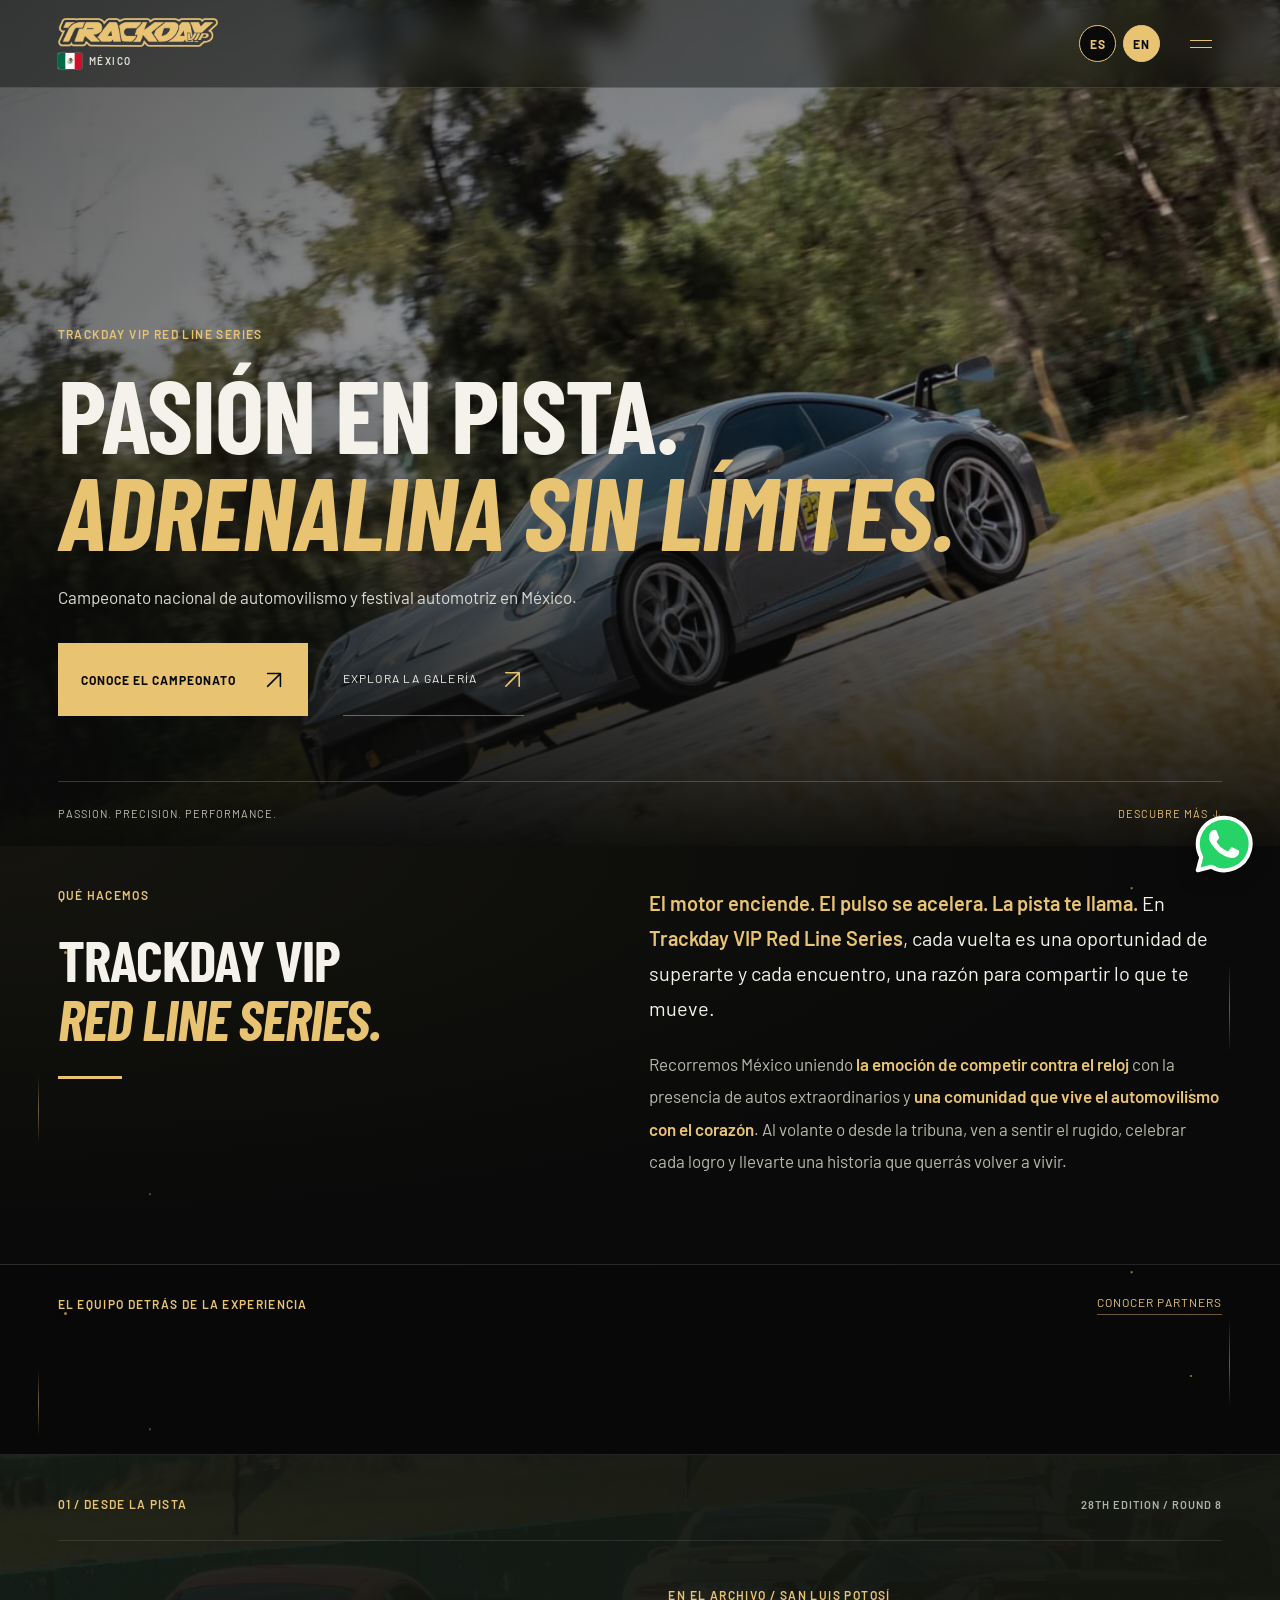
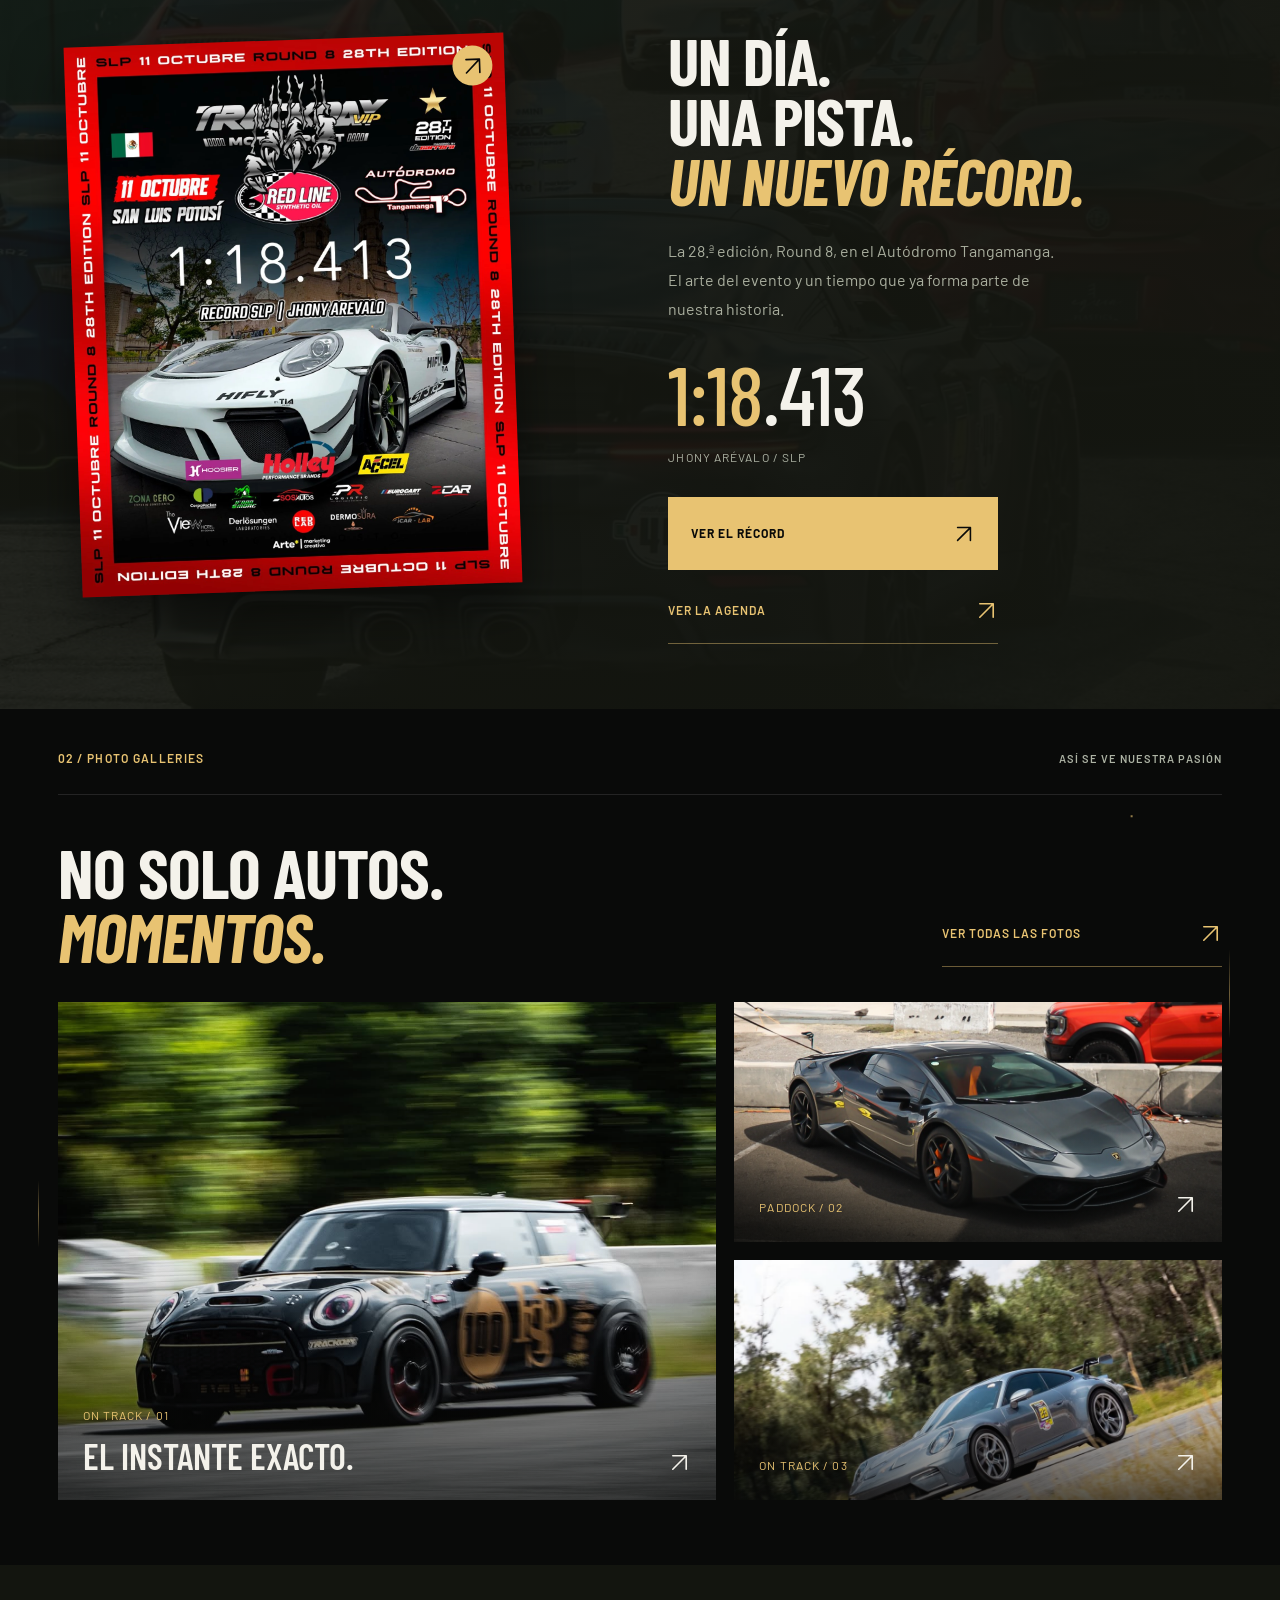
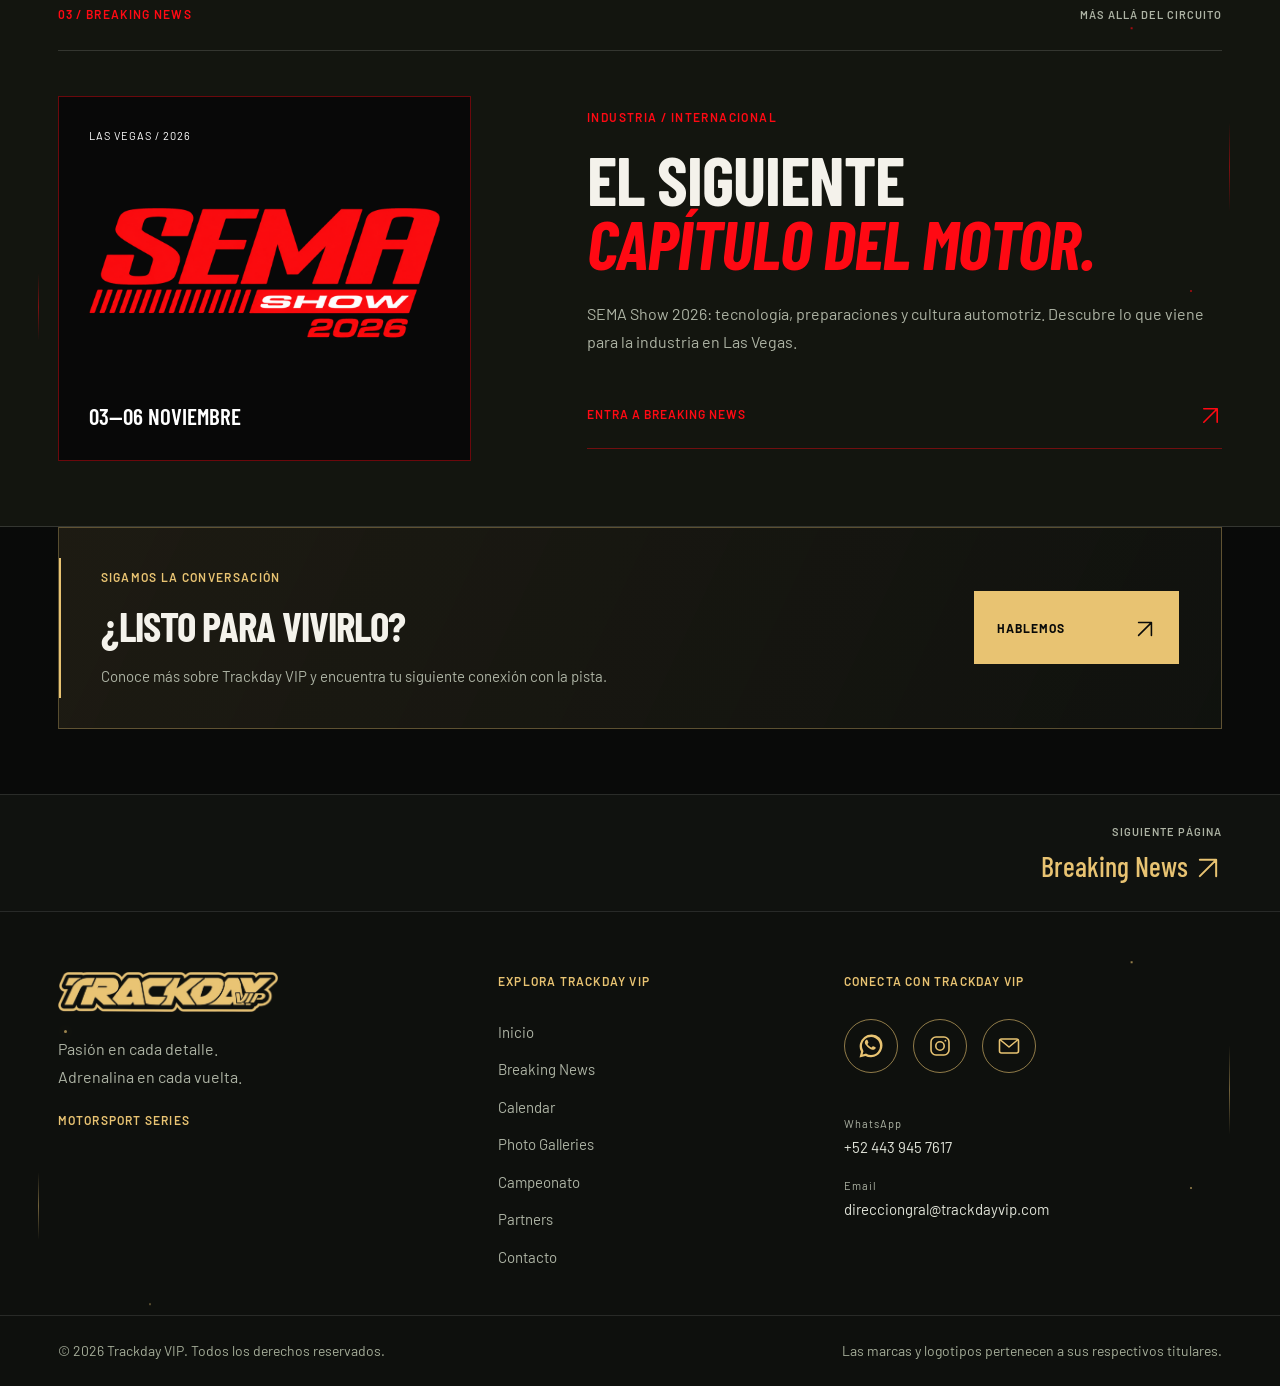
==== commit 5025bfe1: "Add files via upload" ====
--- a/index.html
+++ b/index.html
@@ -1,8 +1,8 @@
-<!doctype html><html lang="es"><head><meta charset="utf-8"><meta name="viewport" content="width=device-width, initial-scale=1"><meta name="theme-color" content="#090a09"><title>Inicio | Trackday VIP</title><meta name="description" content="Inicio — Trackday VIP Motorsport Series."><link rel="icon" href="assets/logo.png"><link rel="stylesheet" href="style.css?v=e36966ca8e76"></head><body data-page="home"><a class="skip" href="#content">Saltar al contenido / Skip to content</a><header class="site-header">
+<!doctype html><html lang="es"><head><meta charset="utf-8"><meta name="viewport" content="width=device-width, initial-scale=1"><meta name="theme-color" content="#090a09"><title>Inicio | Trackday VIP</title><meta name="description" content="Inicio — Trackday VIP Motorsport Series."><link rel="icon" href="assets/logo.png"><link rel="stylesheet" href="style.css?v=6d8b97217529"></head><body data-page="home"><a class="skip" href="#content">Saltar al contenido / Skip to content</a><header class="site-header">
 <a href="index.html" class="edition" aria-label="Trackday VIP — Inicio / Home"><img src="assets/logo.png" alt="Trackday VIP" width="1841" height="330"><span class="country-badge"><img src="assets/mexico.svg" alt="" width="24" height="16"><span data-t="countryLabel">MÉXICO</span></span></a>
 <nav class="desktop-nav" aria-label="Principal"><a href="index.html" data-home aria-current="page" data-t="homeNav">Inicio</a><a href="news.html">Breaking News</a><a href="calendar.html">Calendar</a><a href="gallery.html">Photo Galleries</a><a href="campeonato.html" data-t="navChamp">Campeonato</a><a href="partners.html">Partners</a><a class="contact-menu-cta" href="contact.html"><span data-t="navContact">Contacto</span></a></nav>
 <div class="header-controls"><div class="languages" role="group" aria-label="Idioma / Language"><button type="button" data-lang="es" aria-label="Español" aria-pressed="true">ES</button><button type="button" data-lang="en" aria-label="English" aria-pressed="false">EN</button></div><button type="button" class="menu-toggle" aria-label="Abrir menú / Open menu" aria-expanded="false" aria-controls="menu"><span></span><span></span></button></div>
-</header><div id="menu" class="menu" hidden><nav aria-label="Menú móvil"><a href="index.html" data-home aria-current="page"><span>00</span><b data-t="homeNav">Inicio</b> <svg class="icon-arrow" viewBox="0 0 24 24" aria-hidden="true" focusable="false"><path d="M5 19 19 5M5 5h14v14"/></svg></a><a href="news.html"><span>01</span>Breaking News <svg class="icon-arrow" viewBox="0 0 24 24" aria-hidden="true" focusable="false"><path d="M5 19 19 5M5 5h14v14"/></svg></a><a href="calendar.html"><span>02</span>Calendar <svg class="icon-arrow" viewBox="0 0 24 24" aria-hidden="true" focusable="false"><path d="M5 19 19 5M5 5h14v14"/></svg></a><a href="gallery.html"><span>03</span>Photo Galleries <svg class="icon-arrow" viewBox="0 0 24 24" aria-hidden="true" focusable="false"><path d="M5 19 19 5M5 5h14v14"/></svg></a><a href="campeonato.html"><span>04</span><b data-t="navChamp">Campeonato</b> <svg class="icon-arrow" viewBox="0 0 24 24" aria-hidden="true" focusable="false"><path d="M5 19 19 5M5 5h14v14"/></svg></a><a href="partners.html"><span>05</span>Partners <svg class="icon-arrow" viewBox="0 0 24 24" aria-hidden="true" focusable="false"><path d="M5 19 19 5M5 5h14v14"/></svg></a><a class="contact-menu-cta" href="contact.html"><b data-t="navContact">Contacto</b><span aria-hidden="true"><svg class="icon-arrow" viewBox="0 0 24 24" aria-hidden="true" focusable="false"><path d="M5 19 19 5M5 5h14v14"/></svg></span></a></nav><p>TRACKDAY VIP / MOTORSPORT SERIES</p></div><main id="content" tabindex="-1"><section class="cinematic-hero"><div class="section-gold-background" aria-hidden="true"><i></i><i></i><i></i><i></i><i></i><i></i></div>
+</header><div id="menu" class="menu" hidden><nav aria-label="Menú móvil"><a href="index.html" data-home aria-current="page"><span>00</span><b data-t="homeNav">Inicio</b> <svg class="icon-arrow" viewBox="0 0 24 24" aria-hidden="true" focusable="false"><path d="M5 19 19 5M5 5h14v14"/></svg></a><a href="news.html"><span>01</span>Breaking News <svg class="icon-arrow" viewBox="0 0 24 24" aria-hidden="true" focusable="false"><path d="M5 19 19 5M5 5h14v14"/></svg></a><a href="calendar.html"><span>02</span>Calendar <svg class="icon-arrow" viewBox="0 0 24 24" aria-hidden="true" focusable="false"><path d="M5 19 19 5M5 5h14v14"/></svg></a><a href="gallery.html"><span>03</span>Photo Galleries <svg class="icon-arrow" viewBox="0 0 24 24" aria-hidden="true" focusable="false"><path d="M5 19 19 5M5 5h14v14"/></svg></a><a href="campeonato.html"><span>04</span><b data-t="navChamp">Campeonato</b> <svg class="icon-arrow" viewBox="0 0 24 24" aria-hidden="true" focusable="false"><path d="M5 19 19 5M5 5h14v14"/></svg></a><a href="partners.html"><span>05</span>Partners <svg class="icon-arrow" viewBox="0 0 24 24" aria-hidden="true" focusable="false"><path d="M5 19 19 5M5 5h14v14"/></svg></a><a class="contact-menu-cta" href="contact.html"><b data-t="navContact">Contacto</b><span aria-hidden="true"><svg class="icon-arrow" viewBox="0 0 24 24" aria-hidden="true" focusable="false"><path d="M5 19 19 5M5 5h14v14"/></svg></span></a></nav><p>TRACKDAY VIP / MOTORSPORT SERIES</p></div><main id="content" tabindex="-1"><section class="cinematic-hero">
 <img class="cinematic-photo" src="assets/hero.webp" alt="Auto de carreras negro y naranja en pista" data-alt="heroAlt" width="1280" height="720" fetchpriority="high">
 <img class="cinematic-photo hero-slide-two" src="assets/mini-track.png" alt="" aria-hidden="true" width="1080" height="1080"><img class="cinematic-photo hero-slide-three" src="assets/porsche-track.png" alt="" aria-hidden="true" width="1080" height="1080"><div class="cinematic-shade"></div><span class="hero-hairline" aria-hidden="true"></span>
 <div class="cinematic-caption"><span class="label" data-t="visualKicker">TRACKDAY VIP RED LINE SERIES</span><h1 data-t="visualTitle">PASIÓN EN PISTA.<br><em>ADRENALINA SIN LÍMITES.</em></h1><p data-t="visualIntro">Campeonato nacional de automovilismo y festival automotriz en México.</p><div class="cinematic-actions"><a class="gold-button" href="campeonato.html"><span data-t="visualGallery">CONOCE EL CAMPEONATO</span><span><svg class="icon-arrow" viewBox="0 0 24 24" aria-hidden="true" focusable="false"><path d="M5 19 19 5M5 5h14v14"/></svg></span></a><a class="hero-text-link" href="gallery.html"><span data-t="visualCalendar">EXPLORA LA GALERÍA</span><span><svg class="icon-arrow" viewBox="0 0 24 24" aria-hidden="true" focusable="false"><path d="M5 19 19 5M5 5h14v14"/></svg></span></a></div></div>
@@ -11,7 +11,7 @@
 <section class="section home-about" aria-labelledby="about-title"><div class="section-gold-background" aria-hidden="true"><i></i><i></i><i></i><i></i><i></i><i></i></div><div class="home-about-heading"><p class="section-label" data-t="aboutLabel">QUÉ HACEMOS</p><h2 id="about-title" data-t="aboutTitle">TRACKDAY VIP<br><em>RED LINE SERIES.</em></h2><span class="about-rule" aria-hidden="true"></span></div><div class="home-about-copy"><p class="about-lead" data-t="aboutLead"><strong>El motor enciende. El pulso se acelera. La pista te llama.</strong> En <strong>Trackday VIP Red Line Series</strong>, cada vuelta es una oportunidad de superarte y cada encuentro, una razón para compartir lo que te mueve.</p><p data-t="aboutBody">Recorremos México uniendo <strong>la emoción de competir contra el reloj</strong> con la presencia de autos extraordinarios y <strong>una comunidad que vive el automovilismo con el corazón</strong>. Al volante o desde la tribuna, ven a sentir el rugido, celebrar cada logro y llevarte una historia que querrás volver a vivir.</p></div></section>
 
 <section class="partner-ribbon" aria-label="Partners"><div class="section-gold-background" aria-hidden="true"><i></i><i></i><i></i><i></i><i></i><i></i></div><div class="partner-ribbon-heading"><span class="section-label" data-t="partnersTag">EL EQUIPO DETRÁS DE LA EXPERIENCIA</span><a href="partners.html" class="partner-ribbon-link" data-t="homePartnersCta">CONOCER PARTNERS</a></div><div class="partner-marquee"><div class="partner-marquee-track"><div class="partner-marquee-group"><img src="assets/redline.webp" alt="Red Line Synthetic Oil" loading="eager" decoding="async"><img src="assets/hoosier.webp" alt="Hoosier" loading="eager" decoding="async"><img src="assets/holley.webp" alt="Holley Performance Brands" loading="eager" decoding="async"><img src="assets/msd.webp" alt="MSD" loading="eager" decoding="async"><img src="assets/weiand.webp" alt="Weiand" loading="eager" decoding="async"><img src="assets/nos.webp" alt="NOS" loading="eager" decoding="async"><img src="assets/jegs.webp" alt="JEGS" loading="eager" decoding="async"><img src="assets/bm.webp" alt="B&M" loading="eager" decoding="async"><img src="assets/simpson.webp" alt="Simpson" loading="eager" decoding="async"><img src="assets/flowmaster.webp" alt="Flowmaster" loading="eager" decoding="async"><img src="assets/hooker.webp" alt="Hooker Headers" loading="eager" decoding="async"><img src="assets/flowtech.webp" alt="Flowtech Exhaust" loading="eager" decoding="async"><img src="assets/earls.webp" alt="Earl’s Performance Plumbing" loading="eager" decoding="async"></div><div class="partner-marquee-group" aria-hidden="true"><img src="assets/redline.webp" alt="" loading="eager" decoding="async"><img src="assets/hoosier.webp" alt="" loading="eager" decoding="async"><img src="assets/holley.webp" alt="" loading="eager" decoding="async"><img src="assets/msd.webp" alt="" loading="eager" decoding="async"><img src="assets/weiand.webp" alt="" loading="eager" decoding="async"><img src="assets/nos.webp" alt="" loading="eager" decoding="async"><img src="assets/jegs.webp" alt="" loading="eager" decoding="async"><img src="assets/bm.webp" alt="" loading="eager" decoding="async"><img src="assets/simpson.webp" alt="" loading="eager" decoding="async"><img src="assets/flowmaster.webp" alt="" loading="eager" decoding="async"><img src="assets/hooker.webp" alt="" loading="eager" decoding="async"><img src="assets/flowtech.webp" alt="" loading="eager" decoding="async"><img src="assets/earls.webp" alt="" loading="eager" decoding="async"></div><div class="partner-marquee-group" aria-hidden="true"><img src="assets/redline.webp" alt="" loading="eager" decoding="async"><img src="assets/hoosier.webp" alt="" loading="eager" decoding="async"><img src="assets/holley.webp" alt="" loading="eager" decoding="async"><img src="assets/msd.webp" alt="" loading="eager" decoding="async"><img src="assets/weiand.webp" alt="" loading="eager" decoding="async"><img src="assets/nos.webp" alt="" loading="eager" decoding="async"><img src="assets/jegs.webp" alt="" loading="eager" decoding="async"><img src="assets/bm.webp" alt="" loading="eager" decoding="async"><img src="assets/simpson.webp" alt="" loading="eager" decoding="async"><img src="assets/flowmaster.webp" alt="" loading="eager" decoding="async"><img src="assets/hooker.webp" alt="" loading="eager" decoding="async"><img src="assets/flowtech.webp" alt="" loading="eager" decoding="async"><img src="assets/earls.webp" alt="" loading="eager" decoding="async"></div><div class="partner-marquee-group" aria-hidden="true"><img src="assets/redline.webp" alt="" loading="eager" decoding="async"><img src="assets/hoosier.webp" alt="" loading="eager" decoding="async"><img src="assets/holley.webp" alt="" loading="eager" decoding="async"><img src="assets/msd.webp" alt="" loading="eager" decoding="async"><img src="assets/weiand.webp" alt="" loading="eager" decoding="async"><img src="assets/nos.webp" alt="" loading="eager" decoding="async"><img src="assets/jegs.webp" alt="" loading="eager" decoding="async"><img src="assets/bm.webp" alt="" loading="eager" decoding="async"><img src="assets/simpson.webp" alt="" loading="eager" decoding="async"><img src="assets/flowmaster.webp" alt="" loading="eager" decoding="async"><img src="assets/hooker.webp" alt="" loading="eager" decoding="async"><img src="assets/flowtech.webp" alt="" loading="eager" decoding="async"><img src="assets/earls.webp" alt="" loading="eager" decoding="async"></div></div></div></section>
-<section class="section event-story" id="home-events"><div class="section-gold-background" aria-hidden="true"><i></i><i></i><i></i><i></i><i></i><i></i></div>
+<section class="section event-story" id="home-events">
 <div class="section-top"><span class="section-label" data-t="visualEventTag">01 / DESDE LA PISTA</span><span class="micro">28TH EDITION / ROUND 8</span></div>
 <div class="event-story-layout"><a href="campeonato.html" class="event-artwork" aria-label="Ver récord SLP / View SLP record"><img src="assets/record.webp" alt="Cartel Trackday VIP: récord SLP de Jhony Arévalo, 1:18.413" data-alt="recordAlt" width="1280" height="1600" loading="lazy"><span class="poster-expand"><svg class="icon-arrow" viewBox="0 0 24 24" aria-hidden="true" focusable="false"><path d="M5 19 19 5M5 5h14v14"/></svg></span></a><div class="event-story-copy"><p class="label" data-t="visualArchive">EN EL ARCHIVO / SAN LUIS POTOSÍ</p><h2 data-t="visualEventTitle">UN DÍA.<br>UNA PISTA.<br><em>UN NUEVO RÉCORD.</em></h2><p data-t="visualEventBody">La 28.ª edición, Round 8, en el Autódromo Tangamanga. El arte del evento y un tiempo que ya forma parte de nuestra historia.</p><div class="event-lap">1:18<span>.413</span><small>JHONY ARÉVALO / SLP</small></div><div class="event-story-actions"><a class="gold-button" href="campeonato.html"><span data-t="visualRecordCta">VER EL RÉCORD</span><span><svg class="icon-arrow" viewBox="0 0 24 24" aria-hidden="true" focusable="false"><path d="M5 19 19 5M5 5h14v14"/></svg></span></a><a href="calendar.html" class="text-button"><span data-t="visualDatesCta">VER LA AGENDA</span><span><svg class="icon-arrow" viewBox="0 0 24 24" aria-hidden="true" focusable="false"><path d="M5 19 19 5M5 5h14v14"/></svg></span></a></div></div></div>
 </section>
--- a/style.css
+++ b/style.css
@@ -496,3 +496,9 @@
 /* Gold restored only to the SEMA date and details sidebar. */
 .article-page .article-sidebar{--gold:#e8c372}.article-page .article-sidebar .text-button{border-bottom-color:#e8c37266}
 
+
+/* Decorative motion is restricted to the rear background layer. */
+.section-gold-background{z-index:-1!important}.cinematic-hero>.section-gold-background,.event-story>.section-gold-background{display:none!important}.section>:not(.section-gold-background),.partner-ribbon>:not(.section-gold-background),.full-footer>:not(.section-gold-background){position:relative;z-index:1}.sema-original-logo,.sema-sidebar-logo{background:#080908}.cinematic-hero .hero-hairline{display:none}
+
+/* Preserve the supplied logo transparency and give it a full mobile row. */
+.sema-original-logo,.sema-sidebar-logo{background:transparent!important}.article-sidebar .sema-sidebar-logo{display:block;justify-self:center;margin-inline:auto}@media(max-width:760px){.article-page-layout .article-sidebar{width:100%;align-self:stretch}.article-sidebar .sema-sidebar-logo{grid-column:1/-1;width:100%;max-width:480px;height:auto;margin:0 auto 18px}.sema-art .sema-original-logo{width:94%;margin-inline:auto}.news-date-tile .sema-original-logo{width:100%;max-height:200px;margin-inline:auto}}
